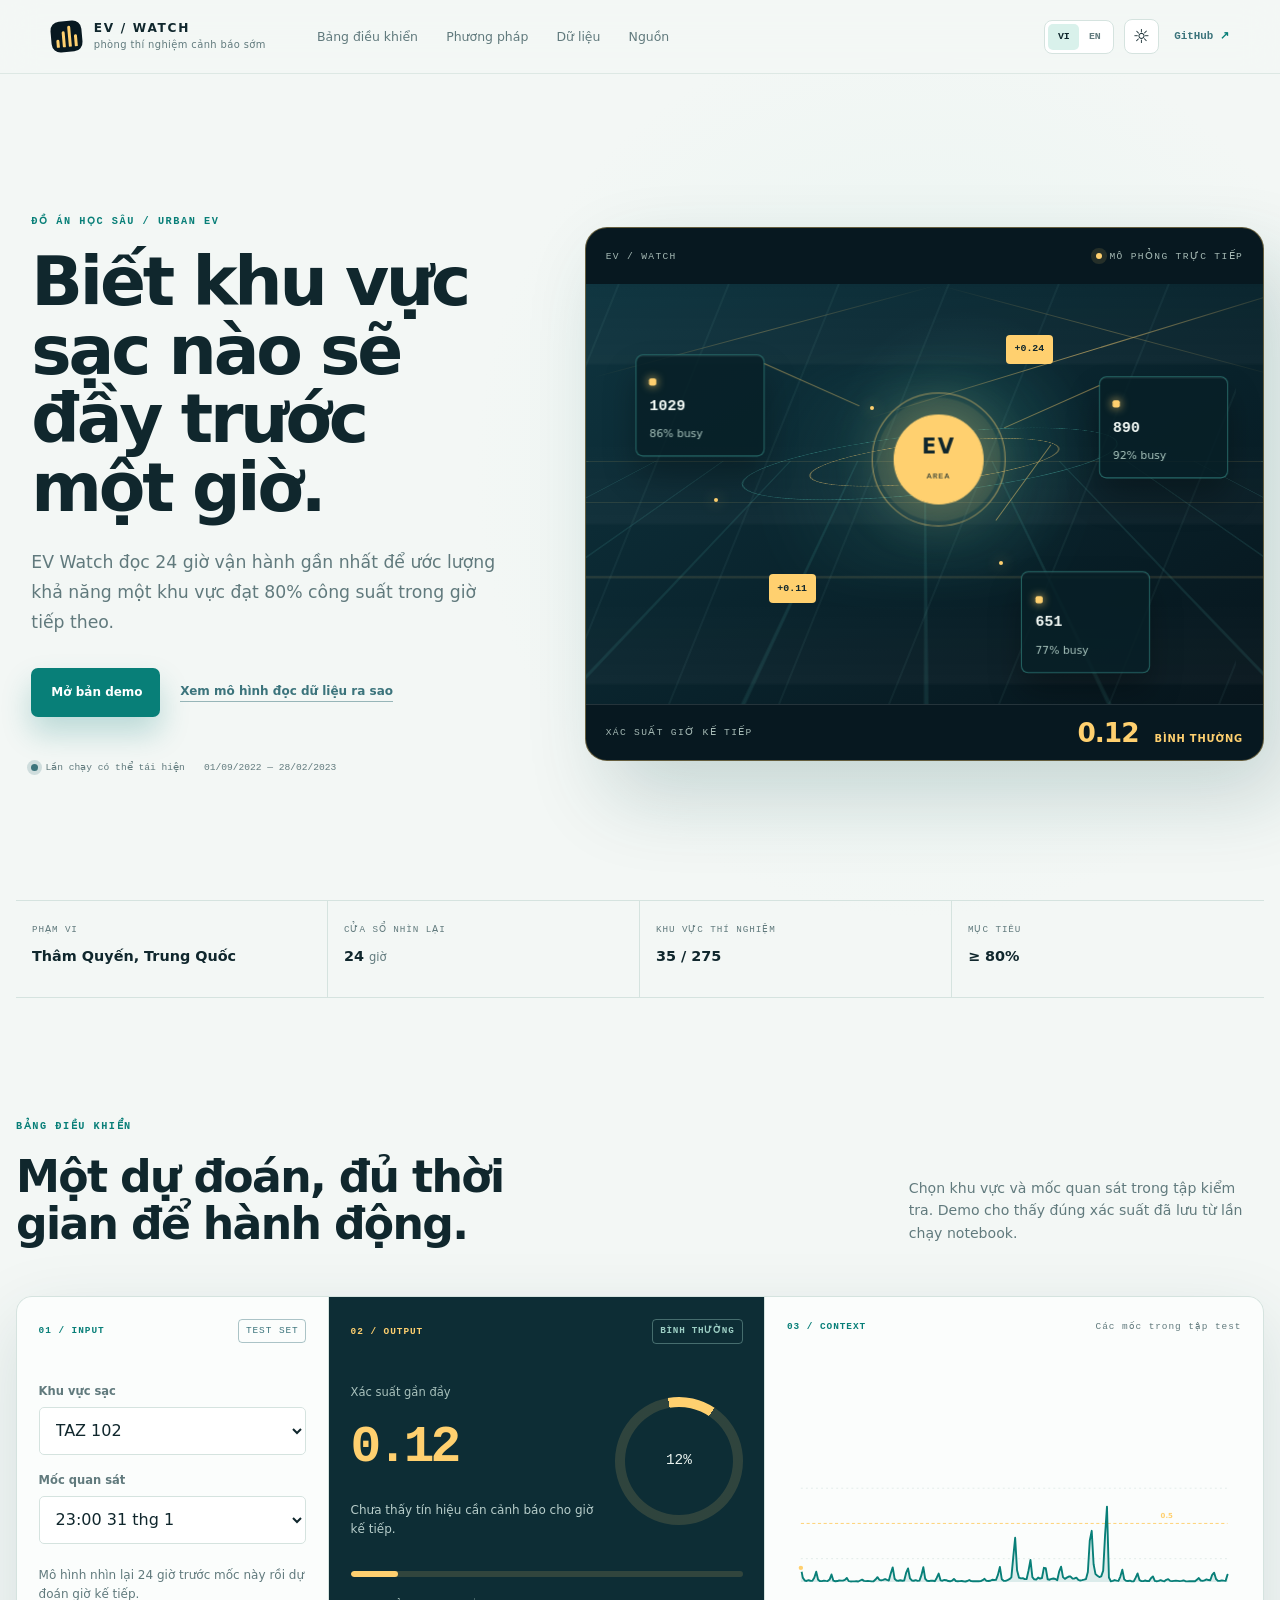
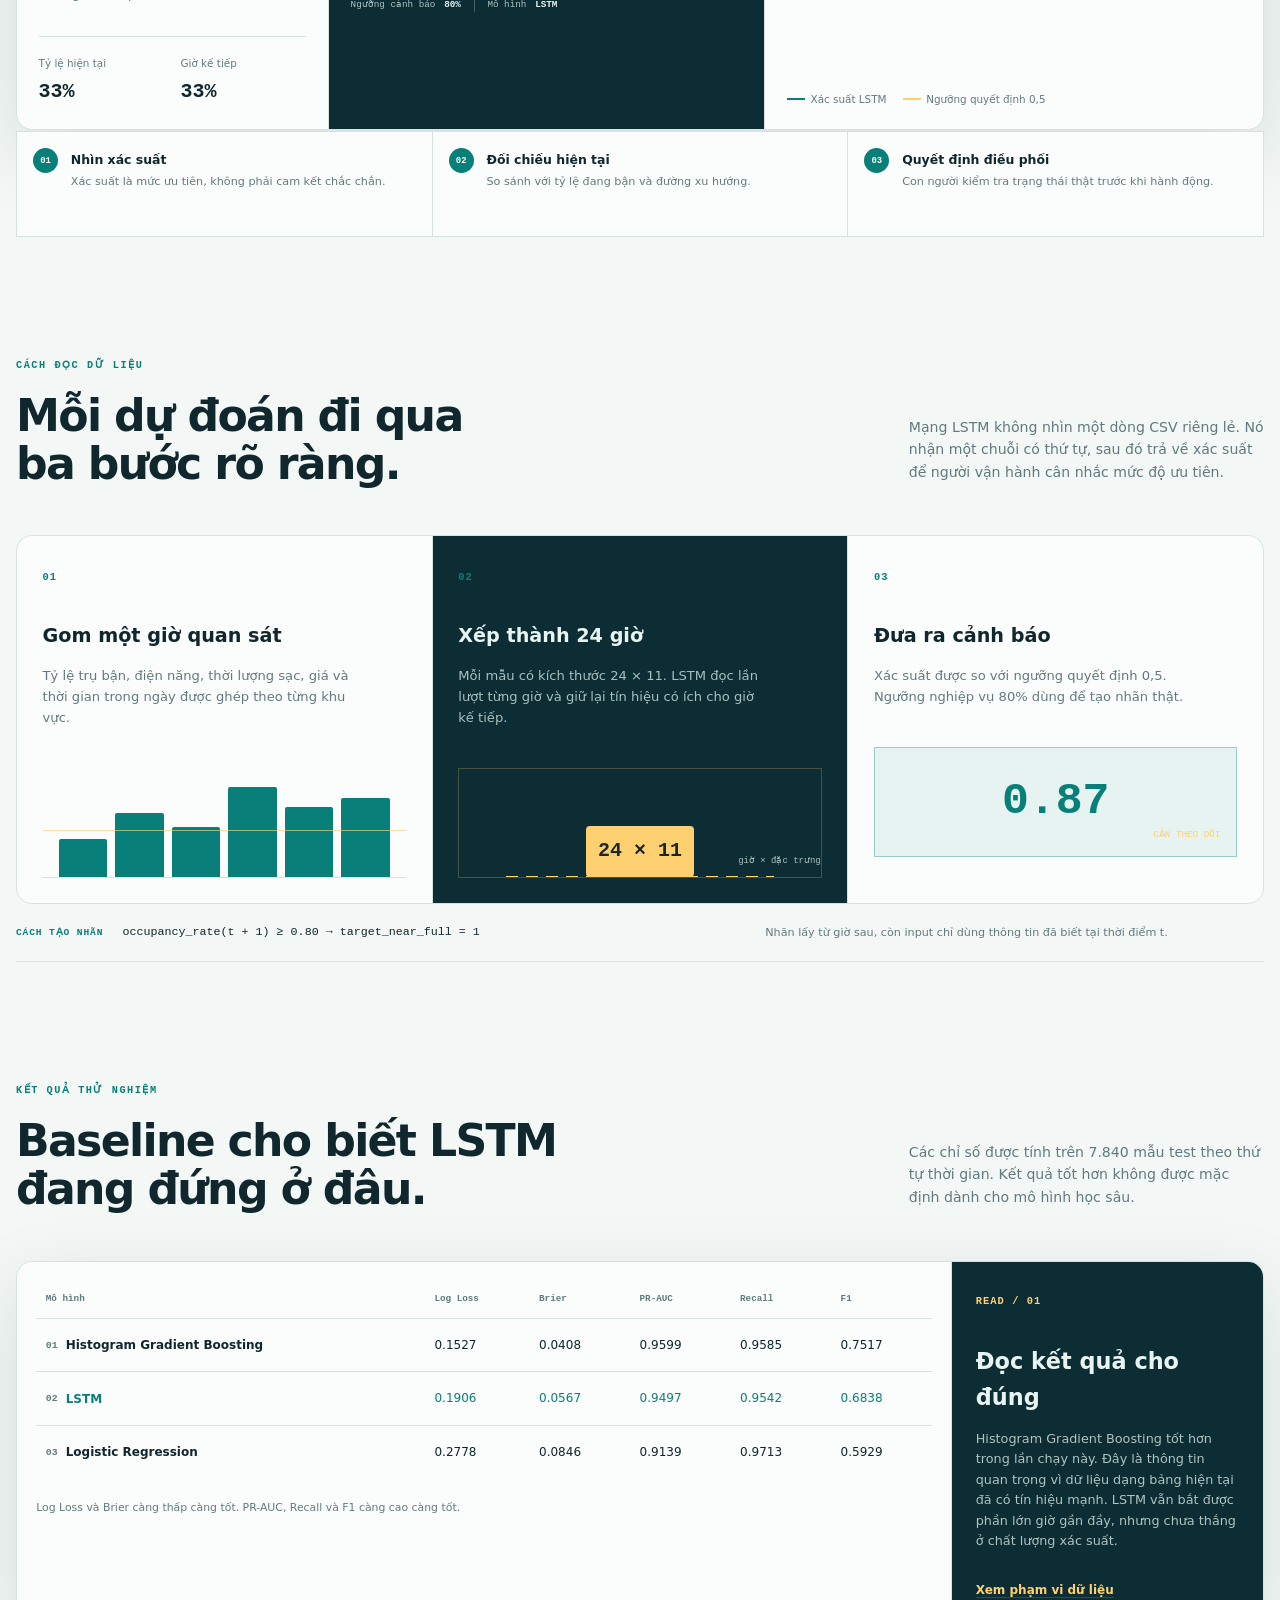
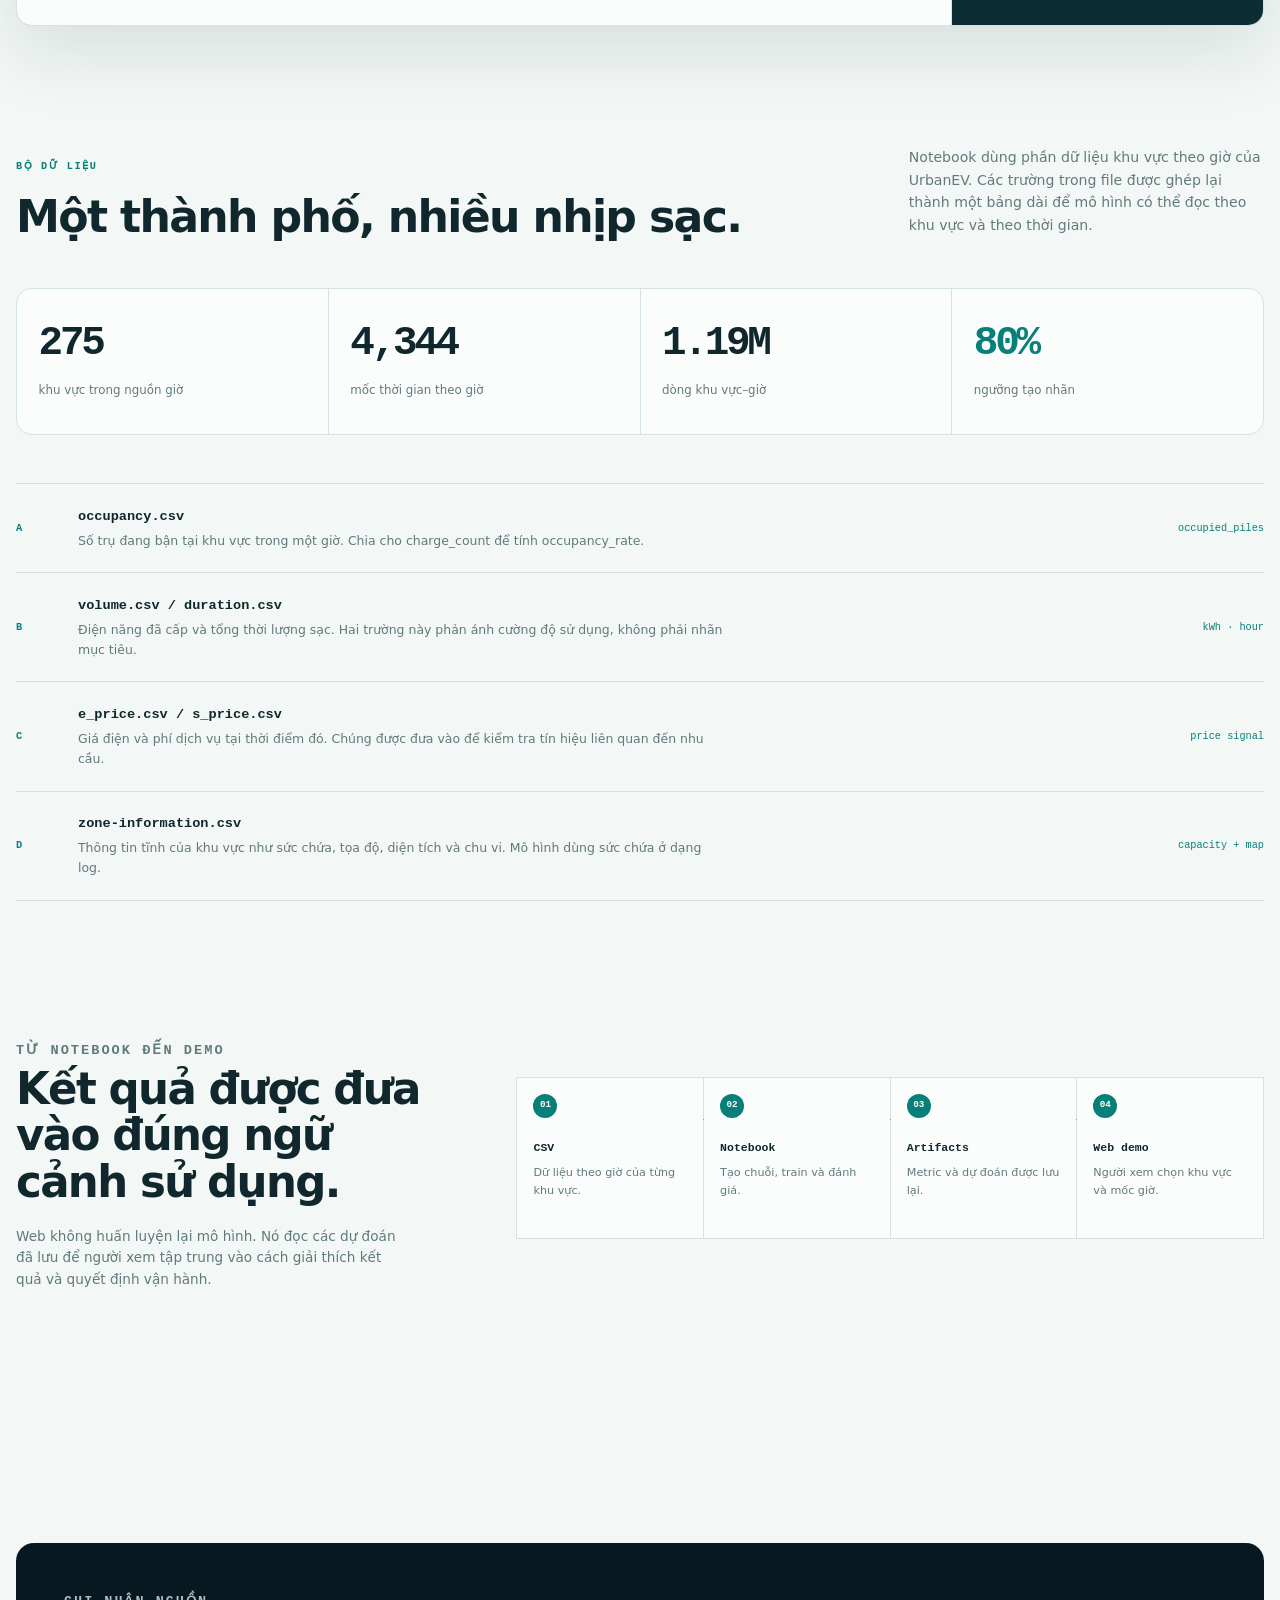
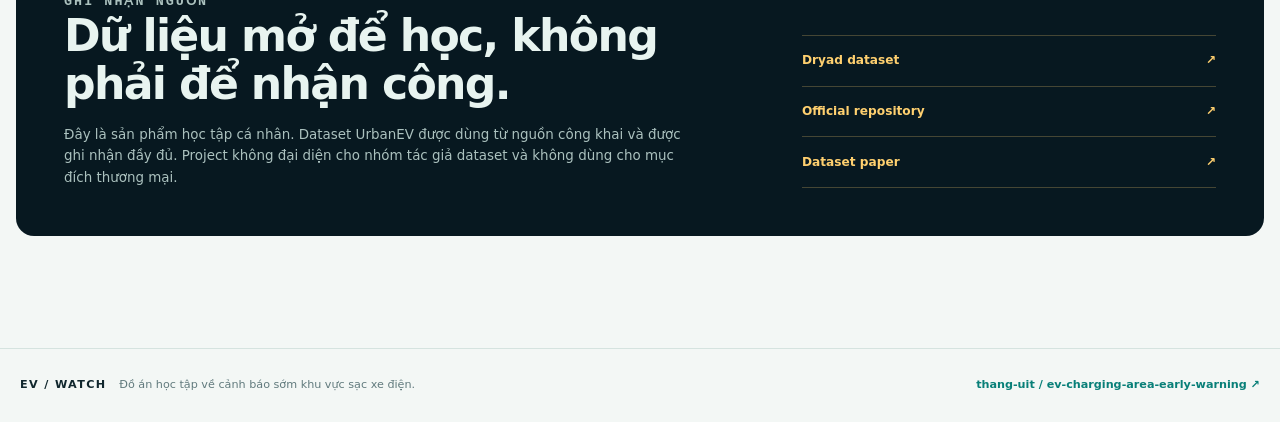
==== web/index.html @ c873fdee "Refine EV Watch interface and reorganize README" ====
<!doctype html>
<html lang="vi" data-theme="light">
  <head>
    <meta charset="UTF-8" />
    <meta name="viewport" content="width=device-width, initial-scale=1" />
    <meta name="theme-color" content="#f2f0ea" />
    <meta name="description" content="Demo cảnh báo sớm khu vực sạc xe điện gần đầy bằng mạng LSTM." />
    <title>EV Watch / Cảnh báo sớm khu vực sạc</title>
    <link rel="icon" href="./favicon.svg" type="image/svg+xml" />
    <link rel="stylesheet" href="./assets/css/style.css" />
    <script>
      try {
        const savedTheme = localStorage.getItem('ev-warning-theme');
        if (savedTheme === 'dark' || savedTheme === 'light') document.documentElement.dataset.theme = savedTheme;
      } catch (_) {}
    </script>
  </head>
  <body>
    <a class="skip-link" href="#main" data-i18n="a11y.skip">Bỏ qua tới nội dung chính</a>
    <header class="site-header">
      <a class="brand" href="#top" aria-label="EV Watch"><span class="brand-mark" aria-hidden="true"><i></i><i></i><i></i><i></i></span><span class="brand-copy"><strong>EV / WATCH</strong><small data-i18n="brand.subtitle">phòng thí nghiệm cảnh báo sớm</small></span></a>
      <nav class="main-nav" aria-label="Điều hướng chính" data-i18n-aria="nav.aria"><a href="#dashboard" data-nav="dashboard" data-i18n="nav.dashboard">Bảng điều khiển</a><a href="#method" data-nav="method" data-i18n="nav.method">Phương pháp</a><a href="#dataset" data-nav="dataset" data-i18n="nav.dataset">Dữ liệu</a><a href="#references" data-nav="references" data-i18n="nav.references">Nguồn</a></nav>
      <div class="header-actions"><div class="language-switch" role="group" aria-label="Ngôn ngữ" data-i18n-aria="language.aria"><button type="button" class="language-button is-active" data-language="vi">VI</button><button type="button" class="language-button" data-language="en">EN</button></div><button class="theme-toggle" id="themeToggle" type="button" aria-label="Đổi giao diện sáng tối" data-i18n-aria="theme.aria" title="Đổi giao diện"><span class="theme-icon theme-sun" aria-hidden="true">☼</span><span class="theme-icon theme-moon" aria-hidden="true">◐</span></button><a class="github-link" href="https://github.com/thang-uit/ev-charging-area-early-warning" target="_blank" rel="noreferrer">GitHub <span aria-hidden="true">↗</span></a></div>
      <button class="menu-button" id="menuToggle" type="button" aria-expanded="false" aria-controls="mobileNav" aria-label="Mở menu" data-i18n-aria="menu.aria">☰</button>
    </header>
    <div class="mobile-nav" id="mobileNav" hidden aria-label="Điều hướng di động" data-i18n-aria="mobileNav.aria"><a href="#dashboard" data-i18n="nav.dashboard">Bảng điều khiển</a><a href="#method" data-i18n="nav.method">Phương pháp</a><a href="#dataset" data-i18n="nav.dataset">Dữ liệu</a><a href="#references" data-i18n="nav.references">Nguồn</a></div>

    <main id="main">
      <section class="hero section-shell" id="top">
        <div class="hero-copy reveal"><p class="eyebrow" data-i18n="hero.eyebrow">ĐỒ ÁN HỌC SÂU / URBAN EV</p><h1 data-i18n="hero.title">Biết khu vực sạc nào sẽ đầy trước một giờ.</h1><p class="hero-lead" data-i18n="hero.lead">EV Watch đọc 24 giờ vận hành gần nhất để ước lượng khả năng một khu vực đạt 80% công suất trong giờ tiếp theo.</p><div class="hero-actions"><a class="primary-button" href="#dashboard" data-i18n="hero.cta">Mở bản demo <span>↗</span></a><a class="text-link" href="#method" data-i18n="hero.secondary">Xem mô hình đọc dữ liệu ra sao</a></div><div class="hero-meta"><span><i class="status-dot"></i><span data-i18n="hero.status">Lần chạy có thể tái hiện</span></span><span>01/09/2022 — 28/02/2023</span></div></div>
        <div class="hero-visual reveal delay-1" id="heroVisual" aria-label="Mô phỏng khu vực sạc" data-i18n-aria="hero.visualAria"><div class="visual-topline"><span>EV / WATCH</span><span class="live-indicator"><i></i><span data-i18n="hero.live">MÔ PHỎNG TRỰC TIẾP</span></span></div><div class="scene-stage"><div class="scene-haze"></div><div class="scene-scan"></div><div class="scene-particle particle-a"></div><div class="scene-particle particle-b"></div><div class="scene-particle particle-c"></div><div class="scene-orbit orbit-one"></div><div class="scene-orbit orbit-two"></div><div class="scene-grid"></div><div class="scene-axis axis-x"></div><div class="scene-axis axis-y"></div><div class="scene-hub"><span class="hub-pulse"></span><b>EV</b><small>AREA</small></div><div class="station station-a"><span class="station-light"></span><b>1029</b><small>86% busy</small></div><div class="station station-b"><span class="station-light"></span><b>890</b><small>92% busy</small></div><div class="station station-c"><span class="station-light"></span><b>651</b><small>77% busy</small></div><div class="signal signal-a">+0.24</div><div class="signal signal-b">+0.11</div></div><div class="visual-bottomline"><span data-i18n="hero.output">XÁC SUẤT GIỜ KẾ TIẾP</span><strong id="heroProbability">0.87 <em data-i18n="hero.risk">CẦN THEO DÕI</em></strong></div></div>
      </section>
      <section class="signal-strip section-shell reveal" aria-label="Tóm tắt dữ liệu" data-i18n-aria="strip.aria"><div><span class="strip-label" data-i18n="strip.location">PHẠM VI</span><strong>Thâm Quyến, Trung Quốc</strong></div><div><span class="strip-label" data-i18n="strip.window">CỬA SỔ NHÌN LẠI</span><strong>24 <small data-i18n="strip.hours">giờ</small></strong></div><div><span class="strip-label" data-i18n="strip.zones">KHU VỰC THÍ NGHIỆM</span><strong>35 / 275</strong></div><div><span class="strip-label" data-i18n="strip.target">MỤC TIÊU</span><strong>≥ 80%</strong></div></section>

      <section class="section-shell dashboard-section" id="dashboard"><div class="section-heading reveal"><div><p class="eyebrow" data-i18n="dashboard.eyebrow">BẢNG ĐIỀU KHIỂN</p><h2 data-i18n="dashboard.title">Một dự đoán, đủ thời gian để hành động.</h2></div><p data-i18n="dashboard.description">Chọn khu vực và mốc quan sát trong tập kiểm tra. Demo cho thấy đúng xác suất đã lưu từ lần chạy notebook.</p></div><div class="dashboard-grid"><section class="control-panel panel reveal"><div class="panel-top"><span class="panel-kicker">01 / INPUT</span><span class="data-badge">TEST SET</span></div><label for="zoneSelect" data-i18n="dashboard.zoneLabel">Khu vực sạc</label><select id="zoneSelect"></select><label for="timeSelect" data-i18n="dashboard.timeLabel">Mốc quan sát</label><select id="timeSelect"></select><p class="input-note" data-i18n="dashboard.inputNote">Mô hình nhìn lại 24 giờ trước mốc này rồi dự đoán giờ kế tiếp.</p><div class="mini-stats"><div><span data-i18n="dashboard.current">Tỷ lệ hiện tại</span><strong id="currentRate">--</strong></div><div><span data-i18n="dashboard.next">Giờ kế tiếp</span><strong id="targetRate">--</strong></div></div></section><section class="prediction-panel panel reveal delay-1"><div class="panel-top"><span class="panel-kicker">02 / OUTPUT</span><span id="riskLabel" class="risk-label">--</span></div><div class="prediction-row"><div><span class="prediction-label" data-i18n="dashboard.probability">Xác suất gần đầy</span><strong id="probability">--</strong><p id="predictionMessage" class="prediction-message">--</p></div><div class="probability-ring" id="probabilityRing"><span id="probabilityRingText">--</span></div></div><div class="meter"><span id="probabilityMeter"></span></div><div class="prediction-footer"><span data-i18n="dashboard.threshold">Ngưỡng cảnh báo</span><b>80%</b><span class="separator"></span><span data-i18n="dashboard.model">Mô hình</span><b>LSTM</b></div></section><section class="trend-panel panel reveal delay-2"><div class="panel-top"><span class="panel-kicker">03 / CONTEXT</span><span data-i18n="dashboard.trendLabel">Các mốc trong tập test</span></div><div class="trend-chart" id="trendChart" role="img" aria-label="Đường xác suất dự đoán theo thời gian"></div><div class="chart-legend"><span><i class="legend-probability"></i><span data-i18n="dashboard.probabilityLine">Xác suất LSTM</span></span><span><i class="legend-threshold"></i><span data-i18n="dashboard.thresholdLine">Ngưỡng quyết định 0,5</span></span></div></section></div><div class="operator-rail reveal delay-3"><div class="operator-step"><span>01</span><div><strong data-i18n="dashboard.action1.title">Nhìn xác suất</strong><p data-i18n="dashboard.action1.body">Xác suất là mức ưu tiên, không phải cam kết chắc chắn.</p></div></div><div class="operator-step"><span>02</span><div><strong data-i18n="dashboard.action2.title">Đối chiếu hiện tại</strong><p data-i18n="dashboard.action2.body">So sánh với tỷ lệ đang bận và đường xu hướng.</p></div></div><div class="operator-step"><span>03</span><div><strong data-i18n="dashboard.action3.title">Quyết định điều phối</strong><p data-i18n="dashboard.action3.body">Con người kiểm tra trạng thái thật trước khi hành động.</p></div></div></div></section>

      <section class="section-shell method-section" id="method"><div class="section-heading reveal"><div><p class="eyebrow" data-i18n="method.eyebrow">CÁCH ĐỌC DỮ LIỆU</p><h2 data-i18n="method.title">Mỗi dự đoán đi qua ba bước rõ ràng.</h2></div><p data-i18n="method.description">Mạng LSTM không nhìn một dòng CSV riêng lẻ. Nó nhận một chuỗi có thứ tự, sau đó trả về xác suất để người vận hành cân nhắc mức độ ưu tiên.</p></div><div class="method-flow"><article class="flow-card reveal"><span class="flow-number">01</span><h3 data-i18n="method.step1.title">Gom một giờ quan sát</h3><p data-i18n="method.step1.body">Tỷ lệ trụ bận, điện năng, thời lượng sạc, giá và thời gian trong ngày được ghép theo từng khu vực.</p><div class="flow-visual signal-bars"><span style="height:35%"></span><span style="height:58%"></span><span style="height:46%"></span><span style="height:82%"></span><span style="height:64%"></span><span style="height:72%"></span></div></article><article class="flow-card featured reveal delay-1"><span class="flow-number">02</span><h3 data-i18n="method.step2.title">Xếp thành 24 giờ</h3><p data-i18n="method.step2.body">Mỗi mẫu có kích thước 24 × 11. LSTM đọc lần lượt từng giờ và giữ lại tín hiệu có ích cho giờ kế tiếp.</p><div class="flow-visual sequence-visual"><span class="sequence-line"></span><b>24 × 11</b><small data-i18n="method.sequence">giờ × đặc trưng</small></div></article><article class="flow-card reveal delay-2"><span class="flow-number">03</span><h3 data-i18n="method.step3.title">Đưa ra cảnh báo</h3><p data-i18n="method.step3.body">Xác suất được so với ngưỡng quyết định 0,5. Ngưỡng nghiệp vụ 80% dùng để tạo nhãn thật.</p><div class="flow-visual alert-visual"><span>0.87</span><small data-i18n="method.watch">CẦN THEO DÕI</small></div></article></div><div class="formula-row reveal"><span class="formula-label" data-i18n="method.formulaLabel">CÁCH TẠO NHÃN</span><code>occupancy_rate(t + 1) ≥ 0.80 → target_near_full = 1</code><span class="formula-note" data-i18n="method.formulaNote">Nhãn lấy từ giờ sau, còn input chỉ dùng thông tin đã biết tại thời điểm t.</span></div></section>

      <section class="section-shell results-section" id="results"><div class="section-heading reveal"><div><p class="eyebrow" data-i18n="results.eyebrow">KẾT QUẢ THỬ NGHIỆM</p><h2 data-i18n="results.title">Baseline cho biết LSTM đang đứng ở đâu.</h2></div><p data-i18n="results.description">Các chỉ số được tính trên 7.840 mẫu test theo thứ tự thời gian. Kết quả tốt hơn không được mặc định dành cho mô hình học sâu.</p></div><div class="results-layout"><div class="metrics-table-wrap panel reveal"><table><thead><tr><th data-i18n="results.model">Mô hình</th><th>Log Loss</th><th>Brier</th><th>PR-AUC</th><th>Recall</th><th>F1</th></tr></thead><tbody id="metricsBody"></tbody></table><p class="table-footnote" data-i18n="results.tableNote">Log Loss và Brier càng thấp càng tốt. PR-AUC, Recall và F1 càng cao càng tốt.</p></div><div class="result-reading reveal delay-1"><span class="reading-index">READ / 01</span><h3 data-i18n="results.noteTitle">Đọc kết quả cho đúng</h3><p data-i18n="results.noteBody">Histogram Gradient Boosting tốt hơn trong lần chạy này. Đây là thông tin quan trọng vì dữ liệu dạng bảng hiện tại đã có tín hiệu mạnh. LSTM vẫn bắt được phần lớn giờ gần đầy, nhưng chưa thắng ở chất lượng xác suất.</p><a href="#dataset" class="text-link" data-i18n="results.noteLink">Xem phạm vi dữ liệu</a></div></div></section>

      <section class="section-shell dataset-section" id="dataset"><div class="section-heading reveal"><div><p class="eyebrow" data-i18n="dataset.eyebrow">BỘ DỮ LIỆU</p><h2 data-i18n="dataset.title">Một thành phố, nhiều nhịp sạc.</h2></div><p data-i18n="dataset.description">Notebook dùng phần dữ liệu khu vực theo giờ của UrbanEV. Các trường trong file được ghép lại thành một bảng dài để mô hình có thể đọc theo khu vực và theo thời gian.</p></div><div class="dataset-grid"><div class="dataset-stat reveal"><strong>275</strong><span data-i18n="dataset.stat1">khu vực trong nguồn giờ</span></div><div class="dataset-stat reveal delay-1"><strong>4,344</strong><span data-i18n="dataset.stat2">mốc thời gian theo giờ</span></div><div class="dataset-stat reveal delay-2"><strong>1.19M</strong><span data-i18n="dataset.stat3">dòng khu vực–giờ</span></div><div class="dataset-stat accent reveal delay-3"><strong>80%</strong><span data-i18n="dataset.stat4">ngưỡng tạo nhãn</span></div></div><div class="field-list"><div class="field-item reveal"><span class="field-index">A</span><div><h3>occupancy.csv</h3><p data-i18n="dataset.field1">Số trụ đang bận tại khu vực trong một giờ. Chia cho charge_count để tính occupancy_rate.</p></div><code>occupied_piles</code></div><div class="field-item reveal delay-1"><span class="field-index">B</span><div><h3>volume.csv / duration.csv</h3><p data-i18n="dataset.field2">Điện năng đã cấp và tổng thời lượng sạc. Hai trường này phản ánh cường độ sử dụng, không phải nhãn mục tiêu.</p></div><code>kWh · hour</code></div><div class="field-item reveal delay-2"><span class="field-index">C</span><div><h3>e_price.csv / s_price.csv</h3><p data-i18n="dataset.field3">Giá điện và phí dịch vụ tại thời điểm đó. Chúng được đưa vào để kiểm tra tín hiệu liên quan đến nhu cầu.</p></div><code>price signal</code></div><div class="field-item reveal delay-3"><span class="field-index">D</span><div><h3>zone-information.csv</h3><p data-i18n="dataset.field4">Thông tin tĩnh của khu vực như sức chứa, tọa độ, diện tích và chu vi. Mô hình dùng sức chứa ở dạng log.</p></div><code>capacity + map</code></div></div></section>

      <section class="section-shell workflow-section" id="workflow"><div class="workflow-heading reveal"><p class="eyebrow" data-i18n="workflow.eyebrow">TỪ NOTEBOOK ĐẾN DEMO</p><h2 data-i18n="workflow.title">Kết quả được đưa vào đúng ngữ cảnh sử dụng.</h2><p data-i18n="workflow.description">Web không huấn luyện lại mô hình. Nó đọc các dự đoán đã lưu để người xem tập trung vào cách giải thích kết quả và quyết định vận hành.</p></div><div class="workflow-rail"><div class="workflow-step reveal"><span>01</span><strong data-i18n="workflow.step1.title">CSV</strong><p data-i18n="workflow.step1.body">Dữ liệu theo giờ của từng khu vực.</p></div><div class="workflow-step reveal delay-1"><span>02</span><strong data-i18n="workflow.step2.title">Notebook</strong><p data-i18n="workflow.step2.body">Tạo chuỗi, train và đánh giá.</p></div><div class="workflow-step reveal delay-2"><span>03</span><strong data-i18n="workflow.step3.title">Artifacts</strong><p data-i18n="workflow.step3.body">Metric và dự đoán được lưu lại.</p></div><div class="workflow-step reveal delay-3"><span>04</span><strong data-i18n="workflow.step4.title">Web demo</strong><p data-i18n="workflow.step4.body">Người xem chọn khu vực và mốc giờ.</p></div></div></section>

      <section class="section-shell references-section" id="references"><div class="reference-panel reveal"><div><p class="eyebrow" data-i18n="references.eyebrow">GHI NHẬN NGUỒN</p><h2 data-i18n="references.title">Dữ liệu mở để học, không phải để nhận công.</h2><p data-i18n="references.body">Đây là sản phẩm học tập cá nhân. Dataset UrbanEV được dùng từ nguồn công khai và được ghi nhận đầy đủ. Project không đại diện cho nhóm tác giả dataset và không dùng cho mục đích thương mại.</p></div><div class="reference-links"><a href="https://doi.org/10.5061/dryad.np5hqc04z" target="_blank" rel="noreferrer">Dryad dataset <span>↗</span></a><a href="https://github.com/IntelligentSystemsLab/UrbanEV" target="_blank" rel="noreferrer">Official repository <span>↗</span></a><a href="https://doi.org/10.1038/s41597-025-04874-4" target="_blank" rel="noreferrer">Dataset paper <span>↗</span></a></div></div></section>
    </main>
    <footer class="site-footer"><div><strong>EV / WATCH</strong><span data-i18n="footer.text">Đồ án học tập về cảnh báo sớm khu vực sạc xe điện.</span></div><a href="https://github.com/thang-uit/ev-charging-area-early-warning" target="_blank" rel="noreferrer">thang-uit / ev-charging-area-early-warning ↗</a></footer>
    <script type="module" src="./src/app.js"></script>
  </body>
</html>
---- web/assets/css/style.css ----
:root {
  --bg: #f3f7f5;
  --surface: #fbfdfc;
  --surface-strong: #ffffff;
  --ink: #10272d;
  --muted: #617a7d;
  --line: #d5e3df;
  --accent: #087f78;
  --accent-bright: #ffd06f;
  --accent-soft: #d9f1eb;
  --calm: #3c747c;
  --night: #071820;
  --night-2: #0d2d35;
  --shadow: 0 24px 72px rgba(16, 65, 68, .13);
  /* Segoe UI and Arial both include Vietnamese diacritics on supported platforms. */
  --font-sans: system-ui, -apple-system, BlinkMacSystemFont, "Segoe UI", Arial, sans-serif;
  --font-mono: "SFMono-Regular", Consolas, "Liberation Mono", monospace;
  --ease: cubic-bezier(.22, .75, .24, 1);
}

html[data-theme="dark"] {
  --bg: #071217;
  --surface: #0d2027;
  --surface-strong: #102831;
  --ink: #edf8f5;
  --muted: #a4bbb8;
  --line: #234149;
  --accent: #55cfc1;
  --accent-bright: #ffd06f;
  --accent-soft: #173e40;
  --calm: #8dd5cf;
  --night: #050f15;
  --night-2: #0b2931;
  --shadow: 0 32px 100px rgba(0, 0, 0, .42);
}

* { box-sizing: border-box; }
html { scroll-behavior: smooth; }
body { margin: 0; background: radial-gradient(circle at 72% 9%, color-mix(in srgb, var(--accent-soft) 42%, transparent), transparent 28rem), var(--bg); color: var(--ink); font-family: var(--font-sans); line-height: 1.6; text-rendering: optimizeLegibility; }
a { color: inherit; text-decoration: none; }
button, select { font: inherit; }
button { cursor: pointer; }
.skip-link { position: fixed; top: -4rem; left: 1rem; z-index: 100; padding: .7rem 1rem; color: #fff; background: var(--night); border-radius: 6px; transition: top .35s var(--ease); }
.skip-link:focus { top: 1rem; }

.site-header { position: sticky; top: 0; z-index: 20; display: flex; align-items: center; gap: clamp(1.5rem, 4vw, 4rem); min-height: 74px; padding: 0 clamp(1rem, 4vw, 4.5rem); background: color-mix(in srgb, var(--bg) 88%, transparent); border-bottom: 1px solid color-mix(in srgb, var(--line) 76%, transparent); backdrop-filter: blur(18px); }
.brand { display: inline-flex; align-items: center; gap: .72rem; min-width: 190px; }
.brand-mark { display: inline-flex; align-items: end; gap: 3px; width: 31px; height: 31px; padding: 5px; overflow: hidden; background: var(--night); border-radius: 9px; transform: rotate(-5deg); }
.brand-mark i { display: block; width: 4px; background: var(--accent-bright); border-radius: 3px 3px 1px 1px; animation: bars 2.8s var(--ease) infinite alternate; }
.brand-mark i:nth-child(1) { height: 8px; }
.brand-mark i:nth-child(2) { height: 16px; animation-delay: -.6s; }
.brand-mark i:nth-child(3) { height: 21px; animation-delay: -.2s; }
.brand-mark i:nth-child(4) { height: 12px; animation-delay: -.9s; }
.brand-copy strong, .brand-copy small { display: block; line-height: 1.05; }
.brand-copy strong { font-size: .76rem; letter-spacing: .14em; }
.brand-copy small { margin-top: .35rem; color: var(--muted); font-size: .62rem; letter-spacing: .04em; }
.main-nav { display: flex; gap: clamp(1rem, 2.2vw, 2.3rem); margin-right: auto; color: var(--muted); font-size: .78rem; }
.main-nav a { position: relative; padding: 1.65rem 0; transition: color .35s var(--ease); }
.main-nav a::after { position: absolute; right: 0; bottom: 0; left: 0; height: 2px; background: var(--accent); content: ""; transform: scaleX(0); transform-origin: right; transition: transform .45s var(--ease); }
.main-nav a:hover, .main-nav a:focus-visible, .main-nav a.is-current { color: var(--ink); }
.main-nav a:hover::after, .main-nav a:focus-visible::after, .main-nav a.is-current::after { transform: scaleX(1); transform-origin: left; }
.header-actions { display: flex; align-items: center; gap: .6rem; }
.language-switch { display: inline-flex; padding: 3px; background: var(--surface-strong); border: 1px solid var(--line); border-radius: 8px; }
.language-button { width: 31px; height: 26px; padding: 0; color: var(--muted); background: transparent; border: 0; border-radius: 5px; font-family: var(--font-mono); font-size: .62rem; font-weight: 800; }
.language-button.is-active { color: var(--ink); background: var(--accent-soft); }
.theme-toggle, .menu-button { display: grid; place-items: center; width: 35px; height: 35px; color: var(--ink); background: var(--surface-strong); border: 1px solid var(--line); border-radius: 8px; transition: transform .4s var(--ease), border-color .4s var(--ease), background .4s var(--ease); }
.theme-toggle:hover, .menu-button:hover { border-color: var(--accent); transform: translateY(-2px) rotate(-3deg); }
.theme-icon { font-size: 1.2rem; line-height: 1; }
.theme-moon { display: none; }
html[data-theme="dark"] .theme-sun { display: none; }
html[data-theme="dark"] .theme-moon { display: inline; }
.github-link { margin-left: .35rem; color: var(--calm); font-family: var(--font-mono); font-size: .68rem; font-weight: 800; }
.github-link span { color: var(--accent); }
.menu-button { display: none; }
.mobile-nav[hidden] { display: none; }

.section-shell { width: min(1320px, calc(100% - 2rem)); margin: 0 auto; }
.hero { display: grid; grid-template-columns: minmax(0, .84fr) minmax(500px, 1.16fr); align-items: center; gap: clamp(3rem, 6vw, 6.5rem); min-height: calc(100svh - 74px); padding: 4.7rem 0 3.8rem; }
.hero-copy { position: relative; max-width: 620px; padding-left: clamp(0rem, 1.2vw, 1rem); }
.hero-copy::before { position: absolute; top: .25rem; bottom: .1rem; left: -1.2rem; width: 2px; background: linear-gradient(var(--accent), transparent 82%); content: ""; opacity: .45; }
.eyebrow { margin: 0 0 1.15rem; color: var(--accent); font-family: var(--font-mono); font-size: .64rem; font-weight: 900; letter-spacing: .15em; }
.hero h1 { max-width: 580px; margin: 0; font-size: clamp(3rem, 5.3vw, 5.65rem); font-weight: 780; line-height: 1.01; letter-spacing: -.047em; text-wrap: balance; }
.hero-lead { max-width: 505px; margin: 1.65rem 0 0; color: var(--muted); font-size: clamp(.96rem, 1.35vw, 1.08rem); line-height: 1.72; }
.hero-actions { display: flex; align-items: center; gap: 1.25rem; margin-top: 1.9rem; }
.primary-button { display: inline-flex; align-items: center; gap: .75rem; padding: .92rem 1.1rem .92rem 1.25rem; color: #fff; background: var(--accent); border-radius: 7px; box-shadow: 0 16px 30px color-mix(in srgb, var(--accent) 24%, transparent); font-size: .75rem; font-weight: 800; transition: transform .45s var(--ease), box-shadow .45s var(--ease), background .45s var(--ease); }
.primary-button span { display: grid; place-items: center; width: 25px; height: 25px; color: var(--ink); background: #fff5ef; border-radius: 50%; transition: transform .45s var(--ease); }
.primary-button:hover, .primary-button:focus-visible { background: #08736f; box-shadow: 0 20px 40px color-mix(in srgb, var(--accent) 30%, transparent); transform: translateY(-3px); }
.primary-button:hover span, .primary-button:focus-visible span { transform: translate(2px, -2px) rotate(7deg); }
.text-link { color: var(--calm); border-bottom: 1px solid color-mix(in srgb, var(--calm) 50%, transparent); font-size: .75rem; font-weight: 800; transition: color .35s var(--ease), border-color .35s var(--ease); }
.text-link:hover, .text-link:focus-visible { color: var(--accent); border-color: var(--accent); }
.hero-meta { display: flex; flex-wrap: wrap; gap: 1.2rem; margin-top: 2.7rem; color: var(--muted); font-family: var(--font-mono); font-size: .6rem; }
.hero-meta > span { display: inline-flex; align-items: center; gap: .45rem; }
.status-dot { width: 7px; height: 7px; background: var(--calm); border-radius: 50%; box-shadow: 0 0 0 4px color-mix(in srgb, var(--calm) 20%, transparent); }

.hero-visual { overflow: hidden; color: #eaf3ef; background: var(--night); border: 1px solid color-mix(in srgb, var(--accent-bright) 38%, transparent); border-radius: 22px; box-shadow: 22px 35px 80px rgba(16, 74, 77, .19); transform: perspective(1400px) rotateY(-3deg) rotateX(1.5deg) translateZ(0); transition: transform .85s var(--ease), box-shadow .85s var(--ease); transform-style: preserve-3d; }
.hero-visual:hover { box-shadow: 30px 45px 110px rgba(20, 30, 32, .28); }
.visual-topline, .visual-bottomline { display: flex; align-items: center; justify-content: space-between; min-height: 56px; padding: 0 1.25rem; color: #a5b9b4; font-family: var(--font-mono); font-size: .6rem; letter-spacing: .14em; }
.visual-bottomline { border-top: 1px solid rgba(255,255,255,.12); }
.live-indicator { display: inline-flex; align-items: center; gap: .45rem; }
.live-indicator i { width: 6px; height: 6px; background: var(--accent-bright); border-radius: 50%; box-shadow: 0 0 0 5px rgba(255,208,111,.12); animation: live-pulse 2s var(--ease) infinite; }
.visual-bottomline strong { color: var(--accent-bright); font-family: var(--font-sans); font-size: 1.65rem; letter-spacing: -.04em; }
.visual-bottomline em { margin-left: .5rem; color: var(--accent-bright); font-size: .62rem; font-style: normal; letter-spacing: .08em; }
.scene-stage { position: relative; height: 420px; overflow: hidden; isolation: isolate; background: radial-gradient(circle at 56% 38%, rgba(84,207,193,.14), transparent 29%), linear-gradient(150deg, #0f3540 0%, #09222b 58%, #07151c 100%); perspective: 1000px; }
.scene-stage::before { position: absolute; inset: 0; z-index: 1; background: repeating-linear-gradient(112deg, transparent 0 54px, rgba(141,213,207,.06) 55px 56px, transparent 57px 102px); content: ""; transform: translate3d(-4%, 0, 0); animation: data-flow 13s var(--ease) infinite; pointer-events: none; }
.scene-stage::after { position: absolute; top: 16%; left: 40%; width: 68%; height: 1px; background: linear-gradient(90deg, transparent, rgba(255,208,111,.85), transparent); content: ""; opacity: .65; transform: rotate(-17deg); animation: beam 5s var(--ease) infinite; pointer-events: none; }
.scene-haze { position: absolute; inset: 20% 16% 28%; background: radial-gradient(circle, rgba(84,207,193,.2), transparent 66%); filter: blur(18px); opacity: .7; }
.scene-scan { position: absolute; inset: 0; z-index: 2; background: linear-gradient(180deg, transparent 0%, rgba(255,255,255,.06) 49%, transparent 51%); background-size: 100% 160px; mix-blend-mode: screen; opacity: .45; animation: scan 8s var(--ease) infinite; pointer-events: none; }
.scene-grid { position: absolute; inset: 42% -12% -22%; background-image: linear-gradient(rgba(255,208,111,.14) 1px, transparent 1px), linear-gradient(90deg, rgba(84,207,193,.14) 1px, transparent 1px); background-size: 42px 42px; transform: perspective(350px) rotateX(60deg) scale(1.6); transform-origin: center top; opacity: .75; }
.scene-orbit { position: absolute; top: 42%; left: 52%; width: 260px; height: 94px; border: 1px solid rgba(255,208,111,.55); border-radius: 50%; transform: translate(-50%, -50%) rotateX(64deg) rotateZ(-17deg); animation: orbit 12s var(--ease) infinite; }
.orbit-two { width: 390px; height: 140px; border-color: rgba(84,207,193,.38); animation-duration: 18s; animation-direction: reverse; }
.scene-axis { position: absolute; top: 43%; left: 52%; width: 1px; height: 360px; background: linear-gradient(transparent, rgba(255,208,111,.42), transparent); transform-origin: top center; opacity: .65; }
.axis-x { transform: translate(-50%, -50%) rotate(75deg); }
.axis-y { transform: translate(-50%, -50%) rotate(-75deg); }
.scene-hub { position: absolute; top: 42%; left: 52%; z-index: 3; display: grid; place-items: center; width: 86px; height: 86px; border: 1px solid var(--accent-bright); border-radius: 50%; color: #10272d; background: var(--accent-bright); box-shadow: 0 0 0 16px rgba(255,208,111,.09), 0 0 55px rgba(255,208,111,.34); transform: translate(-50%, -50%) translateZ(45px); }
.scene-hub b { font-size: 1.25rem; letter-spacing: .06em; }
.scene-hub small { margin-top: -1.5rem; font-family: var(--font-mono); font-size: .48rem; letter-spacing: .13em; }
.hub-pulse { position: absolute; inset: -22px; border: 1px solid rgba(255,208,111,.55); border-radius: 50%; animation: pulse 2.8s var(--ease) infinite; }
.station { position: absolute; z-index: 4; min-width: 124px; padding: .72rem .8rem .65rem; background: rgba(8,31,39,.84); border: 1px solid rgba(84,207,193,.4); border-radius: 7px; box-shadow: 0 18px 32px rgba(0,0,0,.28), inset 0 1px rgba(255,255,255,.08); transform: translateZ(40px); animation: float 5.5s var(--ease) infinite; }
.station::after { position: absolute; top: 50%; width: 100px; height: 1px; background: rgba(255,208,111,.45); content: ""; }
.station b { display: block; color: #f3faf6; font-family: var(--font-mono); font-size: .9rem; }
.station small { color: #a9c5be; font-size: .65rem; }
.station-light { display: inline-block; width: 7px; height: 7px; margin-right: .4rem; background: #ffd06f; border-radius: 2px; box-shadow: 0 0 9px #ffd06f; }
.station-a { top: 18%; left: 9%; }
.station-a::after { right: -92px; transform: rotate(24deg); transform-origin: right center; }
.station-b { top: 23%; right: 7%; animation-delay: -.9s; }
.station-b::after { left: -92px; transform: rotate(-24deg); transform-origin: left center; }
.station-c { right: 18%; bottom: 9%; animation-delay: -1.8s; }
.station-c::after { top: -50px; left: -25px; width: 90px; transform: rotate(-54deg); transform-origin: left center; }
.signal { position: absolute; z-index: 5; padding: .42rem .55rem; color: #10272d; background: #ffd06f; border-radius: 4px; font-family: var(--font-mono); font-size: .62rem; font-weight: 900; animation: float 4.5s var(--ease) infinite; }
.signal-a { top: 12%; right: 31%; }
.signal-b { bottom: 24%; left: 27%; animation-delay: -1.3s; }
.scene-particle { position: absolute; z-index: 2; width: 4px; height: 4px; background: var(--accent-bright); border-radius: 50%; box-shadow: 0 0 14px rgba(255,208,111,.8); animation: drift 7s var(--ease) infinite; }
.particle-a { top: 29%; left: 42%; }
.particle-b { top: 66%; left: 61%; animation-delay: -2.2s; }
.particle-c { top: 51%; left: 19%; animation-delay: -4.1s; }

.signal-strip { display: grid; grid-template-columns: repeat(4, 1fr); border-top: 1px solid var(--line); border-bottom: 1px solid var(--line); }
.signal-strip > div { min-height: 96px; padding: 1.35rem 1rem; border-right: 1px solid var(--line); }
.signal-strip > div:last-child { border-right: 0; }
.strip-label { display: block; margin-bottom: .5rem; color: var(--muted); font-family: var(--font-mono); font-size: .58rem; letter-spacing: .1em; }
.signal-strip strong { display: block; font-size: .9rem; }
.signal-strip small { color: var(--muted); font-size: .72rem; font-weight: 500; }

.dashboard-section, .method-section, .results-section, .dataset-section, .workflow-section, .references-section { padding-top: 7.5rem; }
.section-heading { display: grid; grid-template-columns: minmax(0, 1.4fr) minmax(260px, .6fr); align-items: end; gap: 4rem; margin-bottom: 3rem; }
.section-heading h2, .workflow-heading h2, .reference-panel h2 { max-width: 740px; margin: 0; font-size: clamp(2.15rem, 3.45vw, 3.75rem); font-weight: 760; line-height: 1.08; letter-spacing: -.038em; text-wrap: balance; }
.section-heading > p, .workflow-heading > p { max-width: 390px; margin: 0 0 .25rem; color: var(--muted); font-size: .88rem; }
.dashboard-grid { display: grid; grid-template-columns: .75fr 1.05fr 1.2fr; gap: 1px; overflow: hidden; background: var(--line); border: 1px solid var(--line); border-radius: 16px; box-shadow: var(--shadow); }
.panel { min-width: 0; background: var(--surface); }
.control-panel, .prediction-panel, .trend-panel { min-height: 390px; padding: 1.35rem; }
.panel-top { display: flex; align-items: center; justify-content: space-between; gap: 1rem; margin-bottom: 2.4rem; color: var(--muted); font-family: var(--font-mono); font-size: .59rem; letter-spacing: .1em; }
.panel-kicker { color: var(--accent); font-weight: 900; }
.data-badge { padding: .23rem .42rem; color: var(--calm); border: 1px solid color-mix(in srgb, var(--calm) 42%, transparent); border-radius: 4px; }
.control-panel label { display: block; margin: 1rem 0 .42rem; color: var(--muted); font-size: .72rem; font-weight: 800; }
.control-panel select { width: 100%; padding: .78rem .75rem; color: var(--ink); background: var(--surface-strong); border: 1px solid var(--line); border-radius: 5px; outline: none; }
.control-panel select:focus { border-color: var(--accent); box-shadow: 0 0 0 3px color-mix(in srgb, var(--accent) 18%, transparent); }
.input-note { margin: 1.4rem 0 0; color: var(--muted); font-size: .75rem; }
.mini-stats { display: grid; grid-template-columns: 1fr 1fr; gap: 1rem; margin-top: 2rem; padding-top: 1.1rem; border-top: 1px solid var(--line); }
.mini-stats span { display: block; color: var(--muted); font-size: .65rem; }
.mini-stats strong { display: block; margin-top: .25rem; color: var(--ink); font-family: var(--font-mono); font-size: 1.25rem; }
.prediction-panel { color: #e8f4f0; background: var(--night-2); }
.prediction-panel .panel-kicker { color: var(--accent-bright); }
.risk-label { padding: .27rem .46rem; color: #9ccec4; border: 1px solid rgba(156,206,196,.4); border-radius: 4px; font-size: .58rem; font-weight: 900; letter-spacing: .08em; }
.risk-label.is-risk { color: var(--accent-bright); border-color: color-mix(in srgb, var(--accent-bright) 55%, transparent); }
.prediction-row { display: flex; align-items: center; justify-content: space-between; gap: 1.2rem; }
.prediction-label { display: block; color: #a9c2bd; font-size: .72rem; }
.prediction-row > div:first-child > strong { display: block; margin: .35rem 0 .75rem; color: var(--accent-bright); font-family: var(--font-mono); font-size: clamp(2.4rem, 4vw, 4rem); letter-spacing: -.08em; }
.probability-ring { position: relative; display: grid; flex: 0 0 auto; place-items: center; width: 128px; height: 128px; border-radius: 50%; background: conic-gradient(var(--accent-bright) var(--progress, 0deg), rgba(255,208,111,.14) 0); transform: rotate(-10deg); transition: transform .6s var(--ease); }
.probability-ring:hover { transform: rotate(0deg) scale(1.04); }
.probability-ring::after { position: absolute; inset: 10px; border-radius: 50%; background: var(--night-2); content: ""; }
.probability-ring span { position: relative; z-index: 1; color: #eaf3ef; font-family: var(--font-mono); font-size: .9rem; transform: rotate(10deg); }
.prediction-message { max-width: 250px; margin: 0; color: #b7cdca; font-size: .75rem; }
.meter { height: 6px; margin: 2rem 0 1.3rem; overflow: hidden; background: color-mix(in srgb, var(--accent-bright) 15%, transparent); border-radius: 99px; }
.meter span { display: block; width: 0; height: 100%; background: var(--accent-bright); border-radius: inherit; transition: width .8s var(--ease); }
.prediction-footer { display: flex; align-items: center; gap: .55rem; color: #a8c2bd; font-family: var(--font-mono); font-size: .58rem; }
.prediction-footer b { color: #e8f4f0; font-weight: 700; }
.separator { width: 1px; height: 14px; margin: 0 .25rem; background: rgba(168,194,189,.35); }
.trend-panel { display: flex; flex-direction: column; }
.trend-chart { flex: 1; min-height: 220px; }
.trend-chart svg { display: block; width: 100%; height: 100%; overflow: visible; }
.grid-line { stroke: var(--line); stroke-dasharray: 3 5; }
.trend-area { fill: color-mix(in srgb, var(--accent) 13%, transparent); }
.trend-line { fill: none; stroke: var(--accent); stroke-width: 3; stroke-linecap: round; stroke-linejoin: round; }
.trend-point { fill: var(--accent-bright); stroke: var(--surface); stroke-width: 3; }
.threshold-line { stroke: var(--accent-bright); stroke-dasharray: 5 4; stroke-width: 1.5; }
.threshold-text { fill: var(--accent-bright); font-size: 11px; font-weight: 800; }
.chart-legend { display: flex; flex-wrap: wrap; gap: 1rem; margin-top: 1rem; color: var(--muted); font-size: .65rem; }
.chart-legend span { display: inline-flex; align-items: center; gap: .35rem; }
.chart-legend i { display: block; width: 18px; height: 2px; background: var(--accent); }
.chart-legend .legend-threshold { background: var(--accent-bright); }
.operator-rail { display: grid; grid-template-columns: repeat(3, 1fr); gap: 1px; margin-top: 1px; background: var(--line); border: 1px solid var(--line); }
.operator-step { display: flex; gap: .8rem; min-height: 104px; padding: 1rem; background: var(--surface); }
.operator-step > span { display: grid; place-items: center; flex: 0 0 auto; width: 25px; height: 25px; color: #fff; background: var(--accent); border-radius: 50%; font-family: var(--font-mono); font-size: .56rem; font-weight: 900; }
.operator-step strong { display: block; margin: .08rem 0 .3rem; font-size: .78rem; }
.operator-step p { margin: 0; color: var(--muted); font-size: .7rem; line-height: 1.5; }

.method-flow { display: grid; grid-template-columns: repeat(3, 1fr); gap: 1px; overflow: hidden; background: var(--line); border: 1px solid var(--line); border-radius: 16px; }
.flow-card { min-height: 350px; padding: 1.6rem; background: var(--surface); transition: background .45s var(--ease), transform .45s var(--ease); }
.flow-card:hover { background: var(--surface-strong); transform: translateY(-3px); }
.flow-card.featured { color: #e8f4f0; background: var(--night-2); }
.flow-number, .reading-index, .field-index { display: inline-block; margin-bottom: 2.2rem; color: var(--accent); font-family: var(--font-mono); font-size: .65rem; font-weight: 900; letter-spacing: .1em; }
.flow-card h3 { margin: 0 0 .75rem; font-size: 1.2rem; }
.flow-card p { max-width: 310px; color: var(--muted); font-size: .82rem; }
.featured p { color: #a8c0be; }
.flow-visual { position: relative; display: flex; align-items: end; height: 110px; margin-top: 2.5rem; }
.signal-bars { gap: 8px; align-items: end; padding: 0 1rem; border-bottom: 1px solid var(--line); }
.signal-bars::before { position: absolute; right: 0; bottom: 42%; left: 0; height: 1px; background: var(--accent-bright); content: ""; opacity: .65; }
.signal-bars span { flex: 1; background: var(--accent); border-radius: 2px 2px 0 0; animation: signal-grow 3.2s var(--ease) infinite alternate; }
.signal-bars span:nth-child(2) { animation-delay: -.8s; }
.signal-bars span:nth-child(3) { animation-delay: -1.4s; }
.signal-bars span:nth-child(4) { animation-delay: -.2s; }
.signal-bars span:nth-child(5) { animation-delay: -1.8s; }
.sequence-visual { justify-content: center; border: 1px solid color-mix(in srgb, var(--accent-bright) 24%, transparent); }
.sequence-line { position: absolute; right: 13%; left: 13%; height: 1px; background: repeating-linear-gradient(90deg, var(--accent-bright) 0 12px, transparent 12px 20px); animation: dash 2.2s linear infinite; }
.sequence-visual b { position: relative; z-index: 1; padding: .6rem .75rem; color: #19272b; background: var(--accent-bright); border-radius: 4px; font-family: var(--font-mono); font-size: 1.25rem; }
.sequence-visual small { position: absolute; right: 0; bottom: .5rem; color: #a8c0be; font-family: var(--font-mono); font-size: .56rem; }
.alert-visual { align-items: center; justify-content: center; border: 1px solid color-mix(in srgb, var(--accent) 35%, transparent); background: color-mix(in srgb, var(--accent) 8%, transparent); }
.alert-visual span { color: var(--accent); font-family: var(--font-mono); font-size: 2.8rem; font-weight: 800; }
.alert-visual small { position: absolute; right: 1rem; bottom: .8rem; color: var(--accent-bright); font-family: var(--font-mono); font-size: .58rem; }
.formula-row { display: grid; grid-template-columns: auto minmax(260px, 1fr) minmax(240px, .8fr); align-items: center; gap: 1.2rem; padding: 1.2rem 0; border-bottom: 1px solid var(--line); }
.formula-label { color: var(--accent); font-family: var(--font-mono); font-size: .6rem; font-weight: 900; letter-spacing: .09em; }
.formula-row code { color: var(--ink); font-family: var(--font-mono); font-size: .73rem; }
.formula-note { color: var(--muted); font-size: .7rem; }

.results-layout { display: grid; grid-template-columns: minmax(0, 1.5fr) minmax(260px, .5fr); gap: 1px; overflow: hidden; background: var(--line); border: 1px solid var(--line); border-radius: 16px; box-shadow: var(--shadow); }
.metrics-table-wrap { overflow-x: auto; padding: 1.2rem; }
.metrics-table-wrap table { width: 100%; border-collapse: collapse; font-size: .75rem; white-space: nowrap; }
.metrics-table-wrap th { padding: .7rem .6rem; color: var(--muted); border-bottom: 1px solid var(--line); font-family: var(--font-mono); font-size: .58rem; font-weight: 800; text-align: left; }
.metrics-table-wrap td { padding: 1rem .6rem; border-bottom: 1px solid var(--line); }
.metrics-table-wrap tr:last-child td { border-bottom: 0; }
.metrics-table-wrap tr.is-primary td { color: var(--accent); }
.model-name { display: inline-flex; align-items: center; gap: .5rem; font-weight: 800; }
.rank { color: var(--muted); font-family: var(--font-mono); font-size: .62rem; }
.table-footnote { margin: 1.3rem 0 .15rem; color: var(--muted); font-size: .68rem; }
.result-reading { padding: 1.5rem; color: #e8f4f0; background: var(--night-2); }
.result-reading .reading-index { color: var(--accent-bright); }
.result-reading h3 { margin: 0 0 .8rem; font-size: 1.4rem; }
.result-reading p { margin: 0 0 1.5rem; color: #afc3c0; font-size: .8rem; }
.result-reading .text-link { color: var(--accent-bright); }

.dataset-grid { display: grid; grid-template-columns: repeat(4, 1fr); gap: 1px; margin-bottom: 3rem; overflow: hidden; background: var(--line); border: 1px solid var(--line); border-radius: 16px; }
.dataset-stat { min-height: 145px; padding: 1.35rem; background: var(--surface); transition: background .45s var(--ease); }
.dataset-stat:hover { background: var(--surface-strong); }
.dataset-stat strong { display: block; color: var(--ink); font-family: var(--font-mono); font-size: clamp(1.75rem, 3.2vw, 3rem); letter-spacing: -.08em; }
.dataset-stat span { color: var(--muted); font-size: .74rem; }
.dataset-stat.accent strong { color: var(--accent); }
.field-list { border-top: 1px solid var(--line); }
.field-item { display: grid; grid-template-columns: 46px minmax(0, 1fr) auto; align-items: center; gap: 1rem; padding: 1.35rem 0; border-bottom: 1px solid var(--line); }
.field-index { margin: 0; }
.field-item h3 { margin: 0 0 .2rem; font-family: var(--font-mono); font-size: .85rem; }
.field-item p { max-width: 650px; margin: 0; color: var(--muted); font-size: .78rem; }
.field-item code { color: var(--accent); font-family: var(--font-mono); font-size: .64rem; }

.workflow-section { display: grid; grid-template-columns: minmax(260px, .72fr) minmax(0, 1.28fr); gap: 5rem; padding-bottom: 8rem; }
.workflow-heading h2 { font-size: clamp(2rem, 3.4vw, 3.5rem); }
.workflow-heading > p { margin-top: 1.2rem; color: var(--muted); font-size: .85rem; }
.workflow-rail { position: relative; display: grid; grid-template-columns: repeat(4, 1fr); align-self: center; gap: 1px; background: var(--line); border: 1px solid var(--line); }
.workflow-rail::before { position: absolute; top: 41px; right: 12%; left: 12%; height: 1px; background: var(--accent); content: ""; opacity: .5; }
.workflow-step { position: relative; z-index: 1; min-height: 160px; padding: 1rem; background: var(--surface); }
.workflow-step > span { display: grid; place-items: center; width: 24px; height: 24px; margin-bottom: 1.3rem; color: #fff; background: var(--accent); border-radius: 50%; font-family: var(--font-mono); font-size: .58rem; font-weight: 900; }
.workflow-step strong { display: block; margin-bottom: .45rem; font-family: var(--font-mono); font-size: .72rem; }
.workflow-step p { margin: 0; color: var(--muted); font-size: .7rem; }
.references-section { padding-bottom: 7rem; }
.reference-panel { display: grid; grid-template-columns: minmax(0, 1.25fr) minmax(240px, .75fr); gap: 3rem; padding: 3rem; color: #e8f4f0; background: var(--night); border-radius: 18px; }
.reference-panel h2 { max-width: 630px; margin-bottom: 1rem; }
.reference-panel p { max-width: 620px; margin: 0; color: #abc1be; font-size: .84rem; }
.reference-links { display: flex; flex-direction: column; align-self: end; }
.reference-links a { display: flex; justify-content: space-between; padding: .95rem 0; color: var(--accent-bright); border-top: 1px solid color-mix(in srgb, var(--accent-bright) 25%, transparent); font-size: .76rem; font-weight: 800; }
.reference-links a:last-child { border-bottom: 1px solid color-mix(in srgb, var(--accent-bright) 25%, transparent); }
.site-footer { display: flex; align-items: center; justify-content: space-between; gap: 2rem; padding: 1.7rem max(1rem, calc((100% - 1240px) / 2)); color: var(--muted); border-top: 1px solid var(--line); font-size: .7rem; }
.site-footer strong { display: inline-block; margin-right: .8rem; color: var(--ink); letter-spacing: .12em; }
.site-footer a { color: var(--accent); font-weight: 800; }

.reveal { opacity: 0; transform: translateY(22px); transition: opacity .82s var(--ease), transform .82s var(--ease); }
.reveal.is-visible { opacity: 1; transform: translateY(0); }
.delay-1 { transition-delay: .08s; }
.delay-2 { transition-delay: .16s; }
.delay-3 { transition-delay: .24s; }
.load-error { position: fixed; right: 1rem; bottom: 1rem; z-index: 50; max-width: 360px; padding: 1rem; color: #fff; background: #b64931; border-radius: 8px; box-shadow: var(--shadow); }

@keyframes bars { from { transform: scaleY(.72); transform-origin: bottom; } to { transform: scaleY(1); transform-origin: bottom; } }
@keyframes orbit { to { transform: translate(-50%, -50%) rotateX(64deg) rotateZ(343deg); } }
@keyframes pulse { 0% { opacity: .8; transform: scale(.7); } 100% { opacity: 0; transform: scale(1.35); } }
@keyframes live-pulse { 0%, 100% { opacity: .65; transform: scale(.85); } 50% { opacity: 1; transform: scale(1.2); } }
@keyframes float { 0%, 100% { transform: translateZ(40px) translateY(0); } 50% { transform: translateZ(40px) translateY(-9px); } }
@keyframes drift { 0%, 100% { transform: translate3d(0, 0, 0); opacity: .25; } 50% { transform: translate3d(26px, -18px, 30px); opacity: 1; } }
@keyframes scan { 0% { transform: translateY(-18%); } 100% { transform: translateY(18%); } }
@keyframes dash { to { background-position: 32px 0; } }
@keyframes signal-grow { 0%, 100% { opacity: .65; transform: scaleY(.85); } 50% { opacity: 1; transform: scaleY(1); } }
@keyframes data-flow { 0%, 100% { transform: translate3d(-4%, 0, 0); opacity: .35; } 50% { transform: translate3d(4%, -1%, 0); opacity: .8; } }
@keyframes beam { 0%, 100% { opacity: .2; transform: translate3d(-22%, 4px, 0) rotate(-17deg); } 50% { opacity: .85; transform: translate3d(20%, -4px, 0) rotate(-17deg); } }

@media (max-width: 1050px) {
  .main-nav { gap: 1rem; }
  .hero { grid-template-columns: minmax(0, .82fr) minmax(390px, 1.18fr); gap: 2.5rem; }
  .hero h1 { font-size: clamp(2.7rem, 5vw, 4.6rem); }
  .dashboard-grid { grid-template-columns: 1fr 1fr; }
  .trend-panel { grid-column: 1 / -1; }
  .workflow-section { gap: 2rem; }
}
@media (max-width: 780px) {
  .site-header { gap: 1rem; }
  .main-nav, .header-actions .github-link { display: none; }
  .header-actions { margin-left: auto; }
  .menu-button { display: grid; }
  .mobile-nav { position: fixed; top: 78px; right: 1rem; left: 1rem; z-index: 19; display: grid; gap: .2rem; padding: .7rem; background: var(--surface-strong); border: 1px solid var(--line); border-radius: 9px; box-shadow: var(--shadow); }
  .mobile-nav a { padding: .65rem .7rem; color: var(--muted); border-bottom: 1px solid var(--line); font-size: .82rem; }
  .mobile-nav a:last-child { border-bottom: 0; }
  .hero { display: block; min-height: auto; padding: 4rem 0 4.5rem; }
  .hero-copy { max-width: 680px; padding-left: 0; }
  .hero-copy::before { display: none; }
  .hero h1 { max-width: 620px; font-size: clamp(2.9rem, 12vw, 5rem); }
  .hero-visual { margin-top: 3.2rem; transform: none; }
  .hero-visual:hover { transform: none; }
  .scene-stage { height: 360px; }
  .signal-strip { grid-template-columns: 1fr 1fr; }
  .signal-strip > div:nth-child(2) { border-right: 0; }
  .signal-strip > div:nth-child(-n + 2) { border-bottom: 1px solid var(--line); }
  .section-heading { display: block; margin-bottom: 2rem; }
  .section-heading > p { margin-top: 1rem; }
  .dashboard-section, .method-section, .results-section, .dataset-section, .workflow-section, .references-section { padding-top: 5.5rem; }
  .dashboard-grid, .method-flow, .results-layout { grid-template-columns: 1fr; }
  .trend-panel { grid-column: auto; }
  .control-panel, .prediction-panel, .trend-panel { min-height: auto; }
  .prediction-panel { min-height: 320px; }
  .operator-rail { grid-template-columns: 1fr; }
  .formula-row { grid-template-columns: 1fr; gap: .55rem; }
  .dataset-grid { grid-template-columns: 1fr 1fr; }
  .workflow-section { display: block; padding-bottom: 6rem; }
  .workflow-heading { margin-bottom: 2rem; }
  .workflow-rail { grid-template-columns: 1fr 1fr; }
  .workflow-rail::before { display: none; }
  .reference-panel { grid-template-columns: 1fr; padding: 1.5rem; }
  .site-footer { display: block; }
  .site-footer a { display: block; margin-top: .8rem; }
  .field-item { grid-template-columns: 36px 1fr; }
  .field-item code { grid-column: 2; }
}
@media (max-width: 480px) {
  .brand { min-width: 0; }
  .brand-copy small { display: none; }
  .hero h1 { font-size: clamp(2.55rem, 13.2vw, 4rem); }
  .hero-lead { font-size: .92rem; }
  .hero-actions { align-items: flex-start; flex-direction: column; gap: 1rem; }
  .scene-stage { height: 300px; }
  .station { min-width: 98px; padding: .55rem; }
  .station b { font-size: .75rem; }
  .station small { font-size: .57rem; }
  .station-a { left: 4%; }
  .station-b { right: 4%; }
  .station-c { right: 6%; bottom: 7%; }
  .probability-ring { width: 96px; height: 96px; }
  .prediction-row > div:first-child > strong { font-size: 2.8rem; }
  .dataset-grid { grid-template-columns: 1fr; }
  .workflow-rail { grid-template-columns: 1fr; }
  .workflow-step { min-height: 125px; }
  .reference-panel h2, .section-heading h2, .workflow-heading h2 { font-size: 2.2rem; }
}
@media (prefers-reduced-motion: reduce) {
  *, *::before, *::after { scroll-behavior: auto !important; animation-duration: .01ms !important; animation-iteration-count: 1 !important; transition-duration: .01ms !important; }
  .reveal { opacity: 1; transform: none; }
}
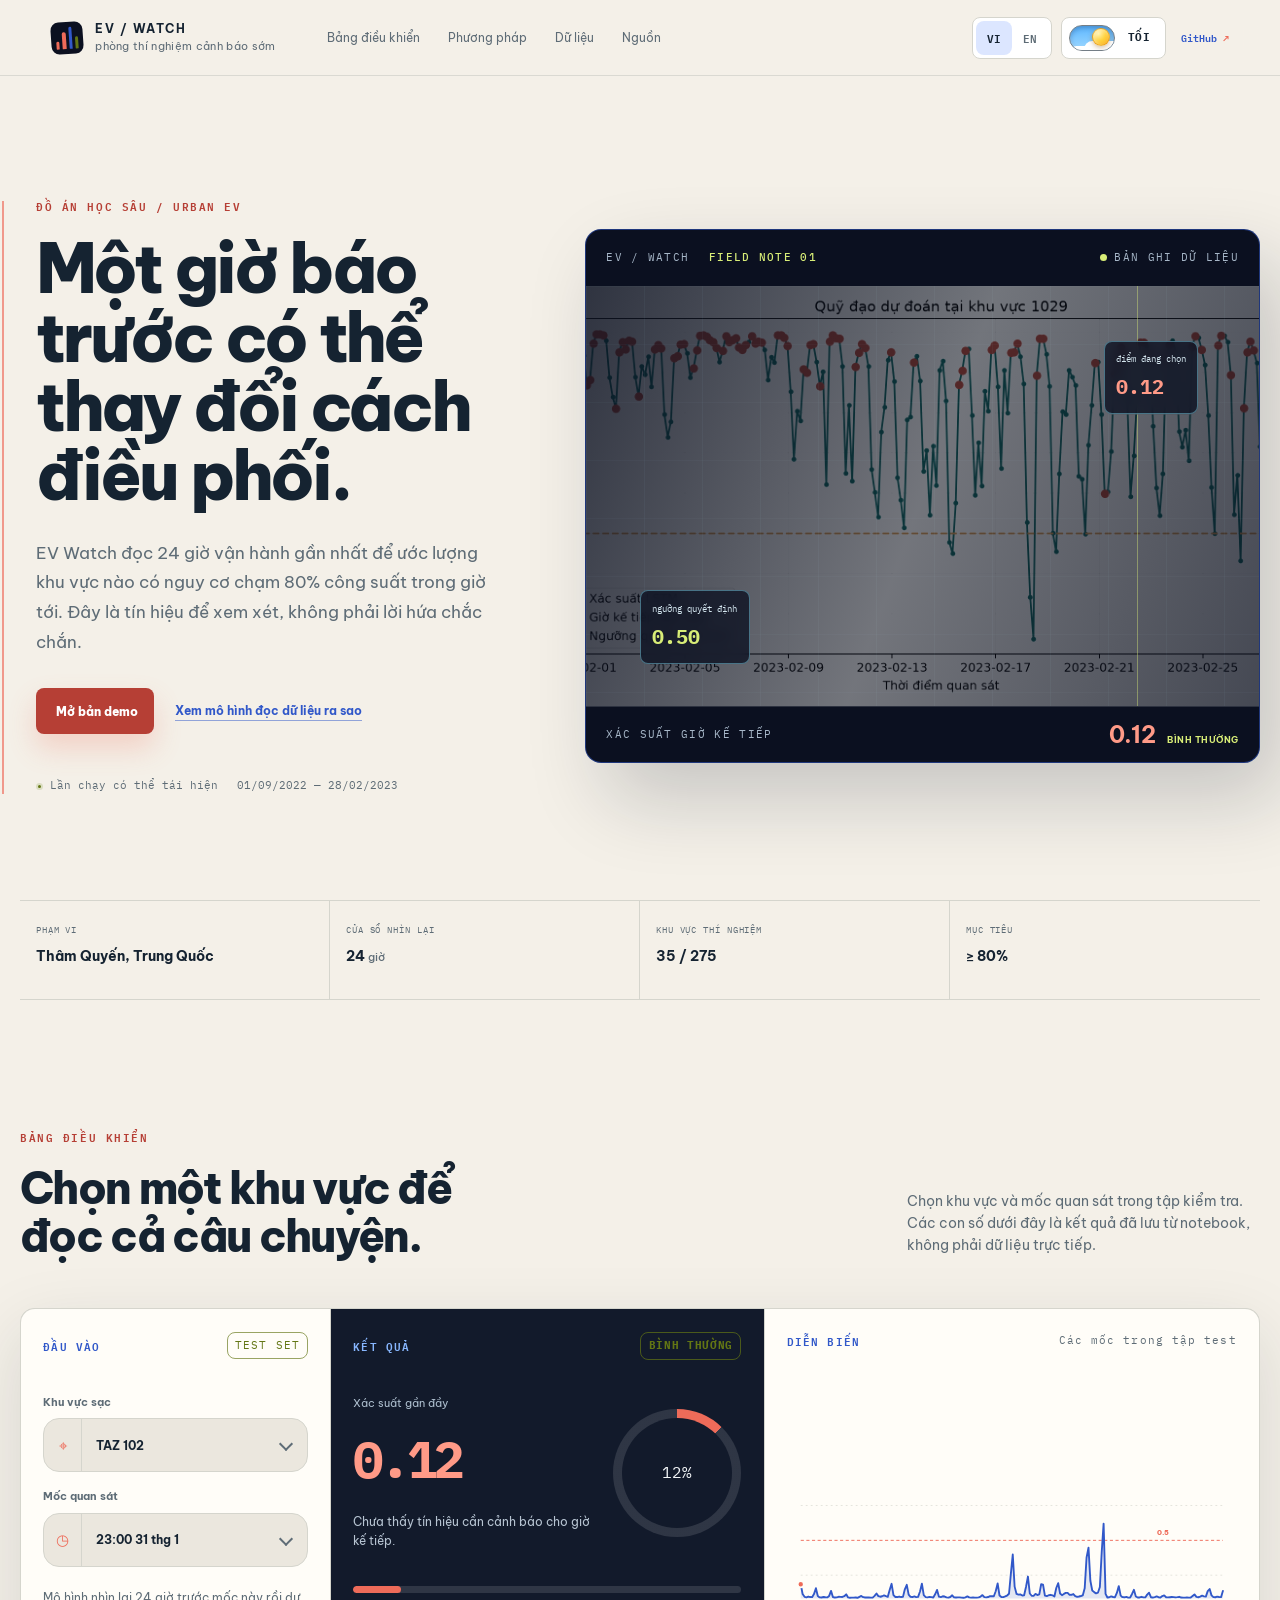
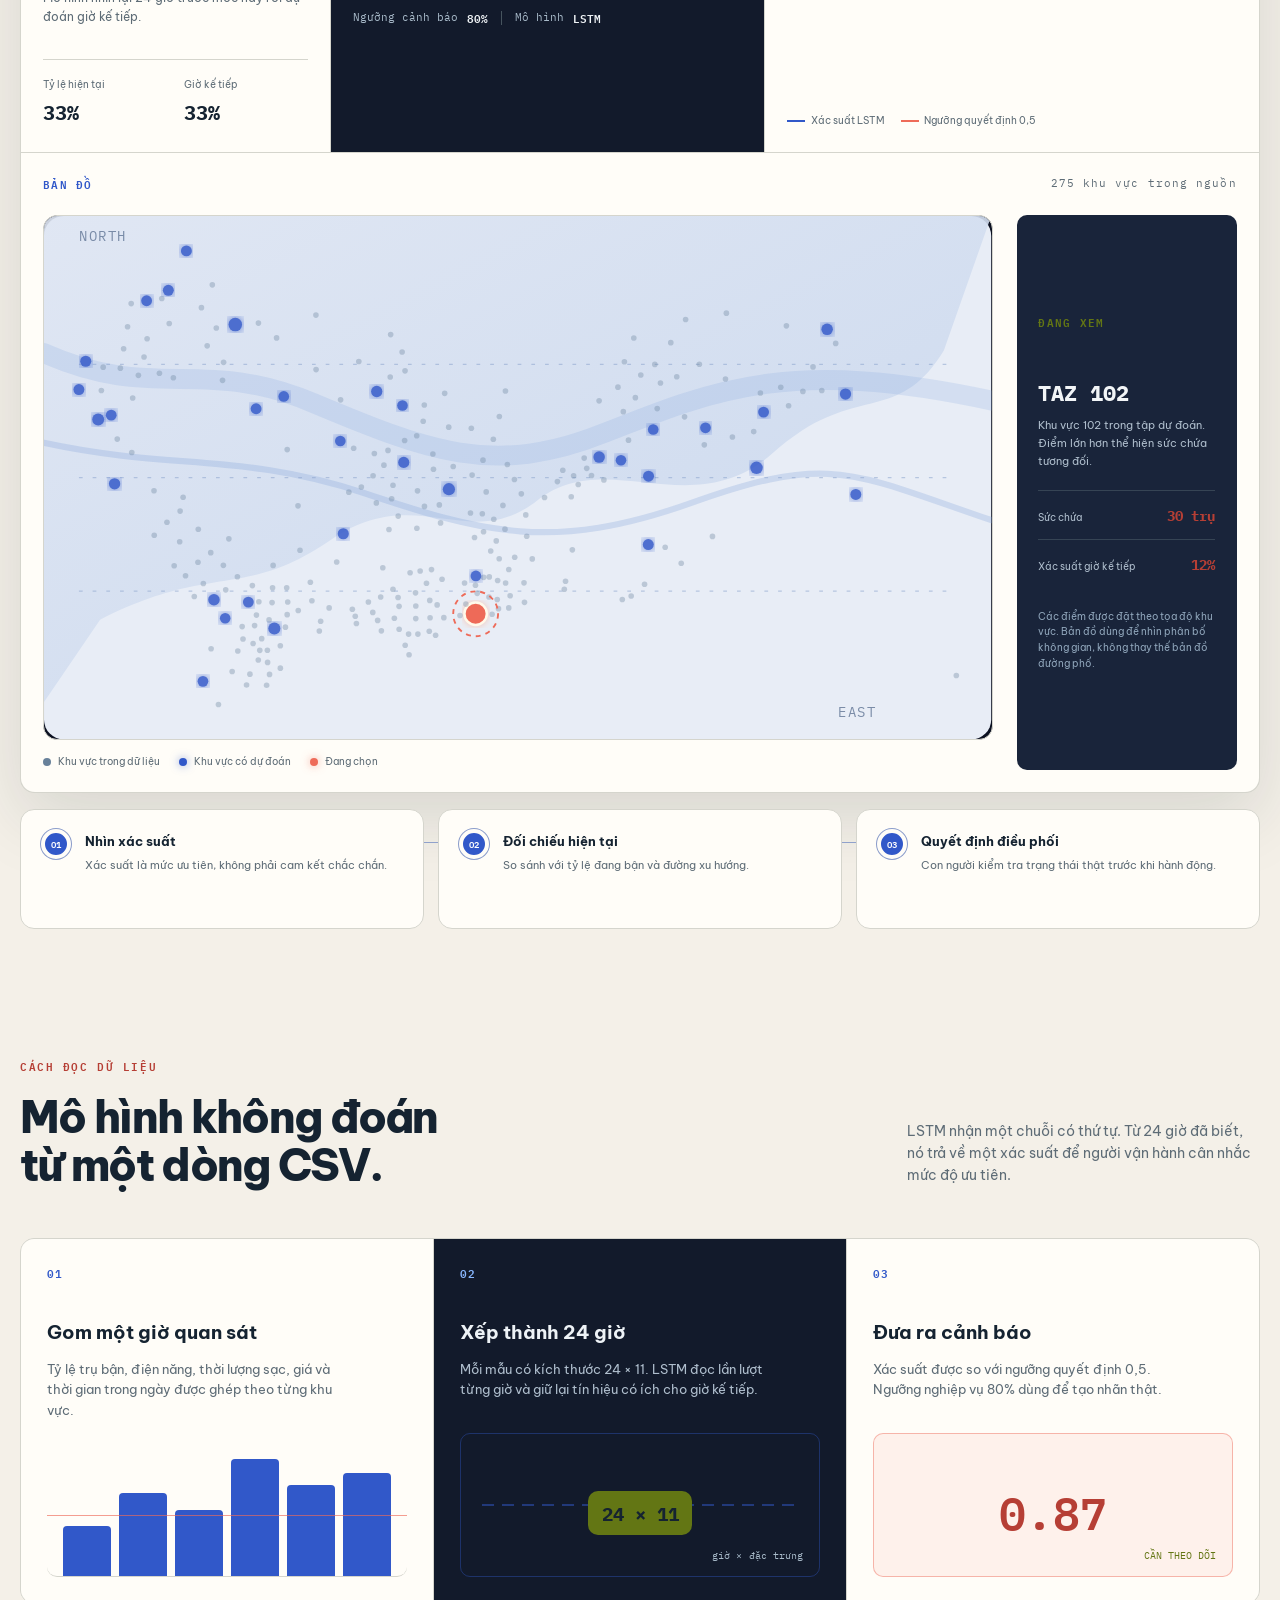
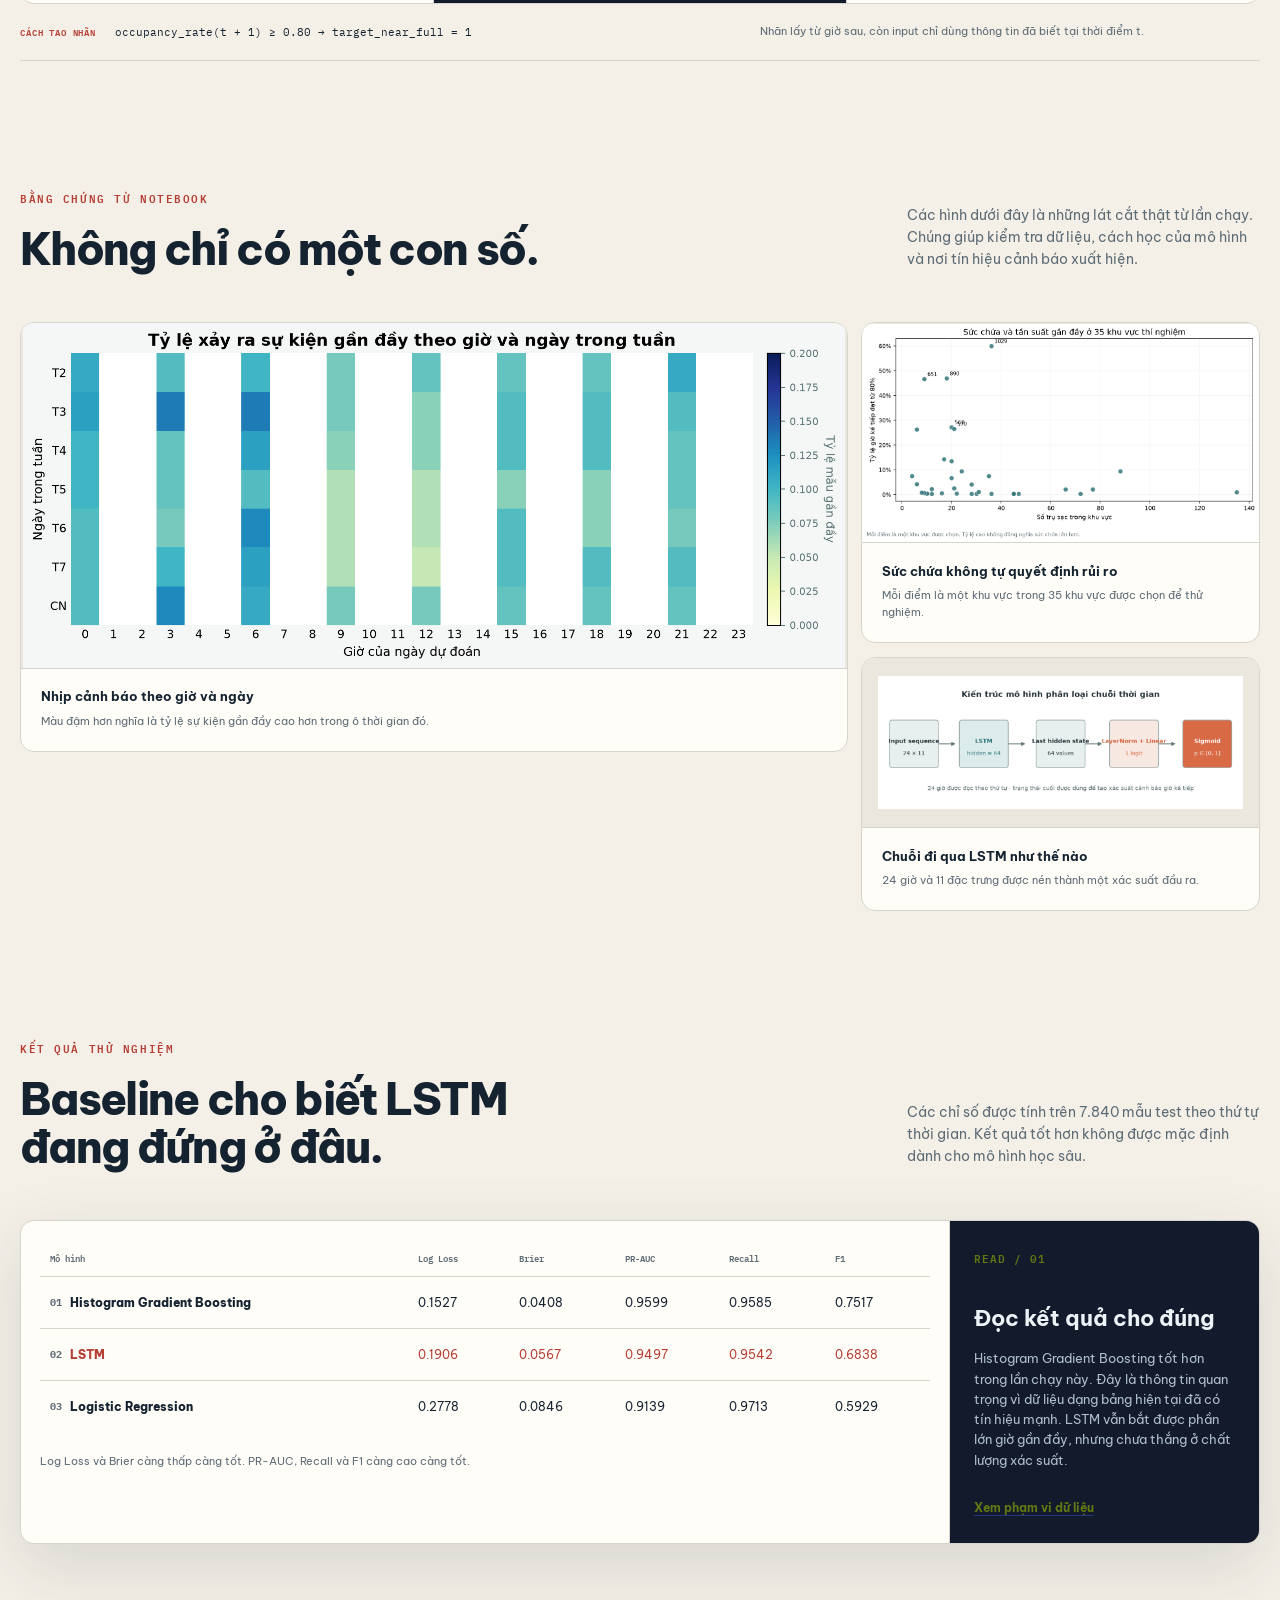
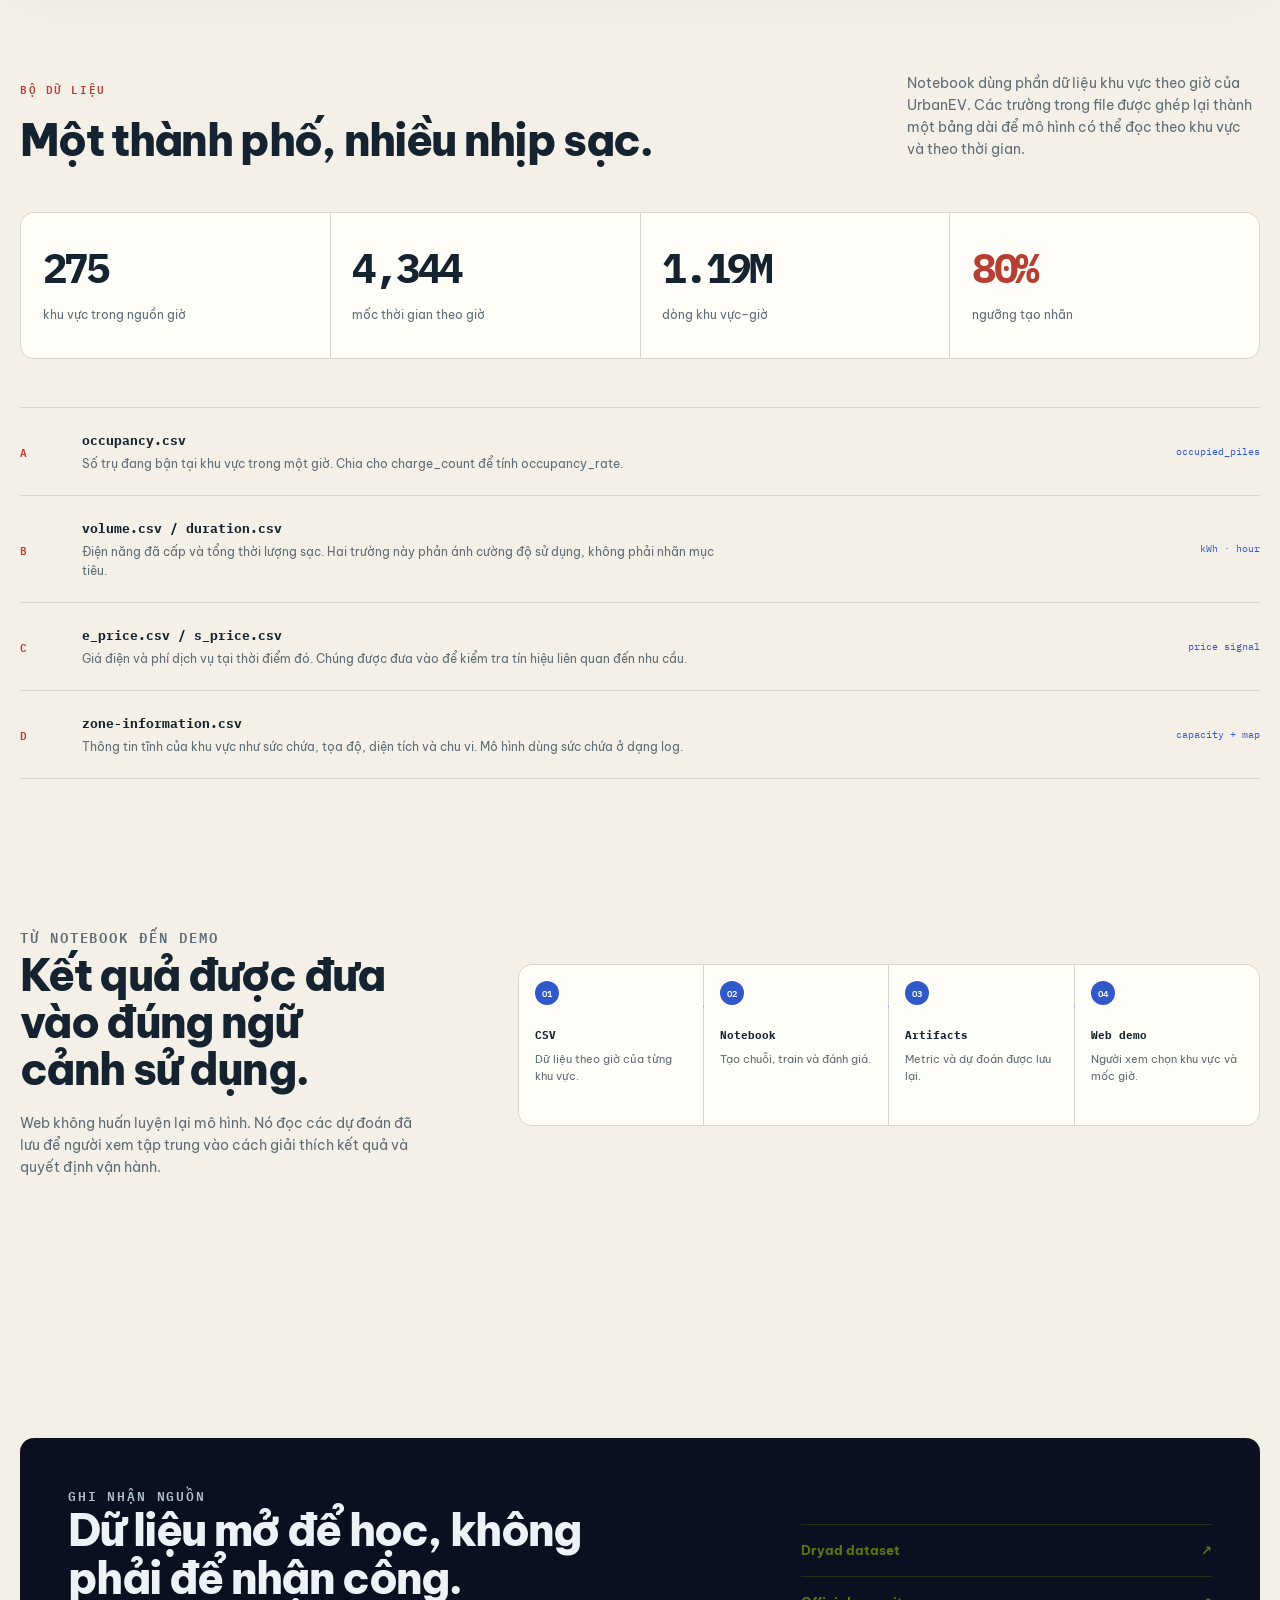
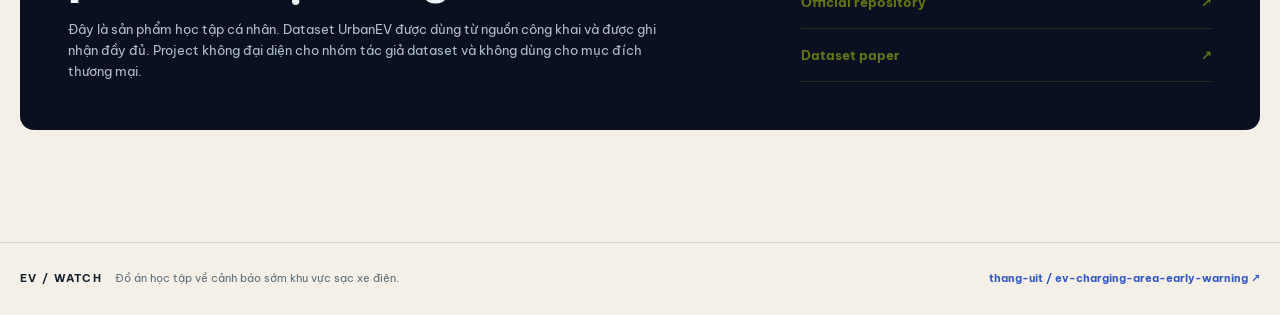
==== commit 8f3c3cdd: "Polish EV Watch dashboard and refresh documentation" ====
--- a/web/index.html
+++ b/web/index.html
@@ -3,11 +3,15 @@
   <head>
     <meta charset="UTF-8" />
     <meta name="viewport" content="width=device-width, initial-scale=1" />
-    <meta name="theme-color" content="#f2f0ea" />
+    <meta name="theme-color" content="#f4f0e8" />
     <meta name="description" content="Demo cảnh báo sớm khu vực sạc xe điện gần đầy bằng mạng LSTM." />
     <title>EV Watch / Cảnh báo sớm khu vực sạc</title>
     <link rel="icon" href="./favicon.svg" type="image/svg+xml" />
-    <link rel="stylesheet" href="./assets/css/style.css" />
+    <link rel="preconnect" href="https://fonts.googleapis.com" />
+    <link rel="preconnect" href="https://fonts.gstatic.com" crossorigin />
+    <link href="https://fonts.googleapis.com/css2?family=Be+Vietnam+Pro:wght@400;500;600;700;800&family=IBM+Plex+Mono:wght@400;500;600&display=swap" rel="stylesheet" />
+    <link rel="stylesheet" href="./assets/css/style.css?v=20261019-5" />
+    <link rel="stylesheet" href="./assets/css/lucian-components.css?v=20261019-2" />
     <script>
       try {
         const savedTheme = localStorage.getItem('ev-warning-theme');
@@ -20,21 +24,25 @@
     <header class="site-header">
       <a class="brand" href="#top" aria-label="EV Watch"><span class="brand-mark" aria-hidden="true"><i></i><i></i><i></i><i></i></span><span class="brand-copy"><strong>EV / WATCH</strong><small data-i18n="brand.subtitle">phòng thí nghiệm cảnh báo sớm</small></span></a>
       <nav class="main-nav" aria-label="Điều hướng chính" data-i18n-aria="nav.aria"><a href="#dashboard" data-nav="dashboard" data-i18n="nav.dashboard">Bảng điều khiển</a><a href="#method" data-nav="method" data-i18n="nav.method">Phương pháp</a><a href="#dataset" data-nav="dataset" data-i18n="nav.dataset">Dữ liệu</a><a href="#references" data-nav="references" data-i18n="nav.references">Nguồn</a></nav>
-      <div class="header-actions"><div class="language-switch" role="group" aria-label="Ngôn ngữ" data-i18n-aria="language.aria"><button type="button" class="language-button is-active" data-language="vi">VI</button><button type="button" class="language-button" data-language="en">EN</button></div><button class="theme-toggle" id="themeToggle" type="button" aria-label="Đổi giao diện sáng tối" data-i18n-aria="theme.aria" title="Đổi giao diện"><span class="theme-icon theme-sun" aria-hidden="true">☼</span><span class="theme-icon theme-moon" aria-hidden="true">◐</span></button><a class="github-link" href="https://github.com/thang-uit/ev-charging-area-early-warning" target="_blank" rel="noreferrer">GitHub <span aria-hidden="true">↗</span></a></div>
-      <button class="menu-button" id="menuToggle" type="button" aria-expanded="false" aria-controls="mobileNav" aria-label="Mở menu" data-i18n-aria="menu.aria">☰</button>
+      <div class="header-actions"><div class="language-switch" role="group" aria-label="Ngôn ngữ" data-i18n-aria="language.aria"><button type="button" class="language-button is-active" data-language="vi">VI</button><button type="button" class="language-button" data-language="en">EN</button></div><button class="theme-toggle" id="themeToggle" type="button" aria-label="Đổi giao diện sáng tối" data-i18n-aria="theme.aria" title="Đổi giao diện"><span class="theme-toggle-track" aria-hidden="true"><span class="theme-toggle-thumb"></span></span><span class="theme-toggle-label" data-i18n="theme.label">TỐI</span></button><a class="github-link" href="https://github.com/thang-uit/ev-charging-area-early-warning" target="_blank" rel="noreferrer">GitHub <span aria-hidden="true">↗</span></a></div>
+      <button class="menu-button" id="menuToggle" type="button" aria-expanded="false" aria-controls="mobileNav" aria-label="Mở menu" data-i18n-aria="menu.aria"><span aria-hidden="true"></span><span aria-hidden="true"></span><span aria-hidden="true"></span></button>
     </header>
-    <div class="mobile-nav" id="mobileNav" hidden aria-label="Điều hướng di động" data-i18n-aria="mobileNav.aria"><a href="#dashboard" data-i18n="nav.dashboard">Bảng điều khiển</a><a href="#method" data-i18n="nav.method">Phương pháp</a><a href="#dataset" data-i18n="nav.dataset">Dữ liệu</a><a href="#references" data-i18n="nav.references">Nguồn</a></div>
+    <div class="mobile-nav-scrim" id="mobileNavScrim" hidden></div>
+    <nav class="mobile-nav" id="mobileNav" hidden aria-label="Điều hướng di động" data-i18n-aria="mobileNav.aria"><a href="#dashboard" data-i18n="nav.dashboard">Bảng điều khiển</a><a href="#method" data-i18n="nav.method">Phương pháp</a><a href="#dataset" data-i18n="nav.dataset">Dữ liệu</a><a href="#references" data-i18n="nav.references">Nguồn</a></nav>
 
     <main id="main">
       <section class="hero section-shell" id="top">
-        <div class="hero-copy reveal"><p class="eyebrow" data-i18n="hero.eyebrow">ĐỒ ÁN HỌC SÂU / URBAN EV</p><h1 data-i18n="hero.title">Biết khu vực sạc nào sẽ đầy trước một giờ.</h1><p class="hero-lead" data-i18n="hero.lead">EV Watch đọc 24 giờ vận hành gần nhất để ước lượng khả năng một khu vực đạt 80% công suất trong giờ tiếp theo.</p><div class="hero-actions"><a class="primary-button" href="#dashboard" data-i18n="hero.cta">Mở bản demo <span>↗</span></a><a class="text-link" href="#method" data-i18n="hero.secondary">Xem mô hình đọc dữ liệu ra sao</a></div><div class="hero-meta"><span><i class="status-dot"></i><span data-i18n="hero.status">Lần chạy có thể tái hiện</span></span><span>01/09/2022 — 28/02/2023</span></div></div>
-        <div class="hero-visual reveal delay-1" id="heroVisual" aria-label="Mô phỏng khu vực sạc" data-i18n-aria="hero.visualAria"><div class="visual-topline"><span>EV / WATCH</span><span class="live-indicator"><i></i><span data-i18n="hero.live">MÔ PHỎNG TRỰC TIẾP</span></span></div><div class="scene-stage"><div class="scene-haze"></div><div class="scene-scan"></div><div class="scene-particle particle-a"></div><div class="scene-particle particle-b"></div><div class="scene-particle particle-c"></div><div class="scene-orbit orbit-one"></div><div class="scene-orbit orbit-two"></div><div class="scene-grid"></div><div class="scene-axis axis-x"></div><div class="scene-axis axis-y"></div><div class="scene-hub"><span class="hub-pulse"></span><b>EV</b><small>AREA</small></div><div class="station station-a"><span class="station-light"></span><b>1029</b><small>86% busy</small></div><div class="station station-b"><span class="station-light"></span><b>890</b><small>92% busy</small></div><div class="station station-c"><span class="station-light"></span><b>651</b><small>77% busy</small></div><div class="signal signal-a">+0.24</div><div class="signal signal-b">+0.11</div></div><div class="visual-bottomline"><span data-i18n="hero.output">XÁC SUẤT GIỜ KẾ TIẾP</span><strong id="heroProbability">0.87 <em data-i18n="hero.risk">CẦN THEO DÕI</em></strong></div></div>
+        <div class="hero-copy reveal"><p class="eyebrow" data-i18n="hero.eyebrow">ĐỒ ÁN HỌC SÂU / URBAN EV</p><h1 data-i18n="hero.title">Một giờ báo trước có thể thay đổi cách điều phối.</h1><p class="hero-lead" data-i18n="hero.lead">EV Watch đọc 24 giờ vận hành gần nhất để ước lượng khu vực nào có nguy cơ chạm 80% công suất trong giờ tới. Đây là tín hiệu để xem xét, không phải lời hứa chắc chắn.</p><div class="hero-actions"><a class="primary-button" href="#dashboard" data-i18n="hero.cta">Mở bản demo <span aria-hidden="true">↗</span></a><a class="text-link" href="#method" data-i18n="hero.secondary">Xem mô hình đọc dữ liệu ra sao</a></div><div class="hero-meta"><span><i class="status-dot"></i><span data-i18n="hero.status">Lần chạy có thể tái hiện</span></span><span>01/09/2022 — 28/02/2023</span></div></div>
+        <div class="hero-visual reveal delay-1" id="heroVisual" aria-label="Biểu đồ quỹ đạo dự đoán" data-i18n-aria="hero.visualAria"><div class="visual-topline"><span>EV / WATCH <b>FIELD NOTE 01</b></span><span class="live-indicator"><i></i><span data-i18n="hero.live">BẢN GHI DỮ LIỆU</span></span></div><div class="hero-figure"><img src="./assets/figures/probability-trajectory.png" alt="" data-i18n-alt="hero.figureAlt" /><div class="hero-figure-scan"></div><div class="hero-figure-callout callout-top"><span data-i18n="hero.figureCallout1">điểm đang chọn</span><strong id="heroProbabilityCallout">0.87</strong></div><div class="hero-figure-callout callout-bottom"><span data-i18n="hero.figureCallout2">ngưỡng quyết định</span><strong>0.50</strong></div></div><div class="visual-bottomline"><span data-i18n="hero.output">XÁC SUẤT GIỜ KẾ TIẾP</span><strong id="heroProbability">0.87 <em data-i18n="hero.risk">CẦN THEO DÕI</em></strong></div></div>
       </section>
+
       <section class="signal-strip section-shell reveal" aria-label="Tóm tắt dữ liệu" data-i18n-aria="strip.aria"><div><span class="strip-label" data-i18n="strip.location">PHẠM VI</span><strong>Thâm Quyến, Trung Quốc</strong></div><div><span class="strip-label" data-i18n="strip.window">CỬA SỔ NHÌN LẠI</span><strong>24 <small data-i18n="strip.hours">giờ</small></strong></div><div><span class="strip-label" data-i18n="strip.zones">KHU VỰC THÍ NGHIỆM</span><strong>35 / 275</strong></div><div><span class="strip-label" data-i18n="strip.target">MỤC TIÊU</span><strong>≥ 80%</strong></div></section>
 
-      <section class="section-shell dashboard-section" id="dashboard"><div class="section-heading reveal"><div><p class="eyebrow" data-i18n="dashboard.eyebrow">BẢNG ĐIỀU KHIỂN</p><h2 data-i18n="dashboard.title">Một dự đoán, đủ thời gian để hành động.</h2></div><p data-i18n="dashboard.description">Chọn khu vực và mốc quan sát trong tập kiểm tra. Demo cho thấy đúng xác suất đã lưu từ lần chạy notebook.</p></div><div class="dashboard-grid"><section class="control-panel panel reveal"><div class="panel-top"><span class="panel-kicker">01 / INPUT</span><span class="data-badge">TEST SET</span></div><label for="zoneSelect" data-i18n="dashboard.zoneLabel">Khu vực sạc</label><select id="zoneSelect"></select><label for="timeSelect" data-i18n="dashboard.timeLabel">Mốc quan sát</label><select id="timeSelect"></select><p class="input-note" data-i18n="dashboard.inputNote">Mô hình nhìn lại 24 giờ trước mốc này rồi dự đoán giờ kế tiếp.</p><div class="mini-stats"><div><span data-i18n="dashboard.current">Tỷ lệ hiện tại</span><strong id="currentRate">--</strong></div><div><span data-i18n="dashboard.next">Giờ kế tiếp</span><strong id="targetRate">--</strong></div></div></section><section class="prediction-panel panel reveal delay-1"><div class="panel-top"><span class="panel-kicker">02 / OUTPUT</span><span id="riskLabel" class="risk-label">--</span></div><div class="prediction-row"><div><span class="prediction-label" data-i18n="dashboard.probability">Xác suất gần đầy</span><strong id="probability">--</strong><p id="predictionMessage" class="prediction-message">--</p></div><div class="probability-ring" id="probabilityRing"><span id="probabilityRingText">--</span></div></div><div class="meter"><span id="probabilityMeter"></span></div><div class="prediction-footer"><span data-i18n="dashboard.threshold">Ngưỡng cảnh báo</span><b>80%</b><span class="separator"></span><span data-i18n="dashboard.model">Mô hình</span><b>LSTM</b></div></section><section class="trend-panel panel reveal delay-2"><div class="panel-top"><span class="panel-kicker">03 / CONTEXT</span><span data-i18n="dashboard.trendLabel">Các mốc trong tập test</span></div><div class="trend-chart" id="trendChart" role="img" aria-label="Đường xác suất dự đoán theo thời gian"></div><div class="chart-legend"><span><i class="legend-probability"></i><span data-i18n="dashboard.probabilityLine">Xác suất LSTM</span></span><span><i class="legend-threshold"></i><span data-i18n="dashboard.thresholdLine">Ngưỡng quyết định 0,5</span></span></div></section></div><div class="operator-rail reveal delay-3"><div class="operator-step"><span>01</span><div><strong data-i18n="dashboard.action1.title">Nhìn xác suất</strong><p data-i18n="dashboard.action1.body">Xác suất là mức ưu tiên, không phải cam kết chắc chắn.</p></div></div><div class="operator-step"><span>02</span><div><strong data-i18n="dashboard.action2.title">Đối chiếu hiện tại</strong><p data-i18n="dashboard.action2.body">So sánh với tỷ lệ đang bận và đường xu hướng.</p></div></div><div class="operator-step"><span>03</span><div><strong data-i18n="dashboard.action3.title">Quyết định điều phối</strong><p data-i18n="dashboard.action3.body">Con người kiểm tra trạng thái thật trước khi hành động.</p></div></div></div></section>
+      <section class="section-shell dashboard-section" id="dashboard"><div class="section-heading reveal"><div><p class="eyebrow" data-i18n="dashboard.eyebrow">BẢNG ĐIỀU KHIỂN</p><h2 data-i18n="dashboard.title">Chọn một khu vực để đọc cả câu chuyện.</h2></div><p data-i18n="dashboard.description">Chọn khu vực và mốc quan sát trong tập kiểm tra. Các con số dưới đây là kết quả đã lưu từ notebook, không phải dữ liệu trực tiếp.</p></div><div class="dashboard-grid"><section class="control-panel panel reveal"><div class="panel-top"><span class="panel-kicker" data-i18n="dashboard.inputKicker">ĐẦU VÀO</span><span class="data-badge">TEST SET</span></div><label for="zoneSelectTrigger" data-i18n="dashboard.zoneLabel">Khu vực sạc</label><div class="select-control" data-select-control="zone"><span class="select-symbol" aria-hidden="true">⌖</span><button class="select-trigger" id="zoneSelectTrigger" type="button" aria-haspopup="listbox" aria-expanded="false" aria-controls="zoneSelectMenu"><span class="select-value">--</span><span class="select-chevron" aria-hidden="true">⌄</span></button><div class="select-menu" id="zoneSelectMenu" role="listbox" hidden></div></div><label for="timeSelectTrigger" data-i18n="dashboard.timeLabel">Mốc quan sát</label><div class="select-control" data-select-control="time"><span class="select-symbol" aria-hidden="true">◷</span><button class="select-trigger" id="timeSelectTrigger" type="button" aria-haspopup="listbox" aria-expanded="false" aria-controls="timeSelectMenu"><span class="select-value">--</span><span class="select-chevron" aria-hidden="true">⌄</span></button><div class="select-menu" id="timeSelectMenu" role="listbox" hidden></div></div><p class="input-note" data-i18n="dashboard.inputNote">Mô hình nhìn lại 24 giờ trước mốc này rồi dự đoán giờ kế tiếp.</p><div class="mini-stats"><div><span data-i18n="dashboard.current">Tỷ lệ hiện tại</span><strong id="currentRate">--</strong></div><div><span data-i18n="dashboard.next">Giờ kế tiếp</span><strong id="targetRate">--</strong></div></div></section><section class="prediction-panel panel reveal delay-1"><div class="panel-top"><span class="panel-kicker" data-i18n="dashboard.outputKicker">KẾT QUẢ</span><span id="riskLabel" class="risk-label">--</span></div><div class="prediction-row"><div><span class="prediction-label" data-i18n="dashboard.probability">Xác suất gần đầy</span><strong id="probability">--</strong><p id="predictionMessage" class="prediction-message">--</p></div><div class="probability-ring" id="probabilityRing"><span id="probabilityRingText">--</span></div></div><div class="meter"><span id="probabilityMeter"></span></div><div class="prediction-footer"><span data-i18n="dashboard.threshold">Ngưỡng cảnh báo</span><b>80%</b><span class="separator"></span><span data-i18n="dashboard.model">Mô hình</span><b>LSTM</b></div></section><section class="trend-panel panel reveal delay-2"><div class="panel-top"><span class="panel-kicker" data-i18n="dashboard.contextKicker">DIỄN BIẾN</span><span data-i18n="dashboard.trendLabel">Các mốc trong tập test</span></div><div class="trend-chart" id="trendChart" role="img" aria-label="Đường xác suất dự đoán theo thời gian"></div><div class="chart-legend"><span><i class="legend-probability"></i><span data-i18n="dashboard.probabilityLine">Xác suất LSTM</span></span><span><i class="legend-threshold"></i><span data-i18n="dashboard.thresholdLine">Ngưỡng quyết định 0,5</span></span></div></section><section class="spatial-panel panel reveal delay-3" aria-labelledby="mapTitle"><div class="panel-top"><span class="panel-kicker" data-i18n="dashboard.mapKicker">BẢN ĐỒ</span><span data-i18n="dashboard.mapScope">275 khu vực trong nguồn</span></div><div class="spatial-layout"><div><div class="zone-map" id="zoneMap" role="img" aria-labelledby="mapTitle"></div><div class="map-legend"><span><i class="map-dot map-dot-context"></i><span data-i18n="dashboard.mapAll">Khu vực trong dữ liệu</span></span><span><i class="map-dot map-dot-selected"></i><span data-i18n="dashboard.mapExperiment">Khu vực có dự đoán</span></span><span><i class="map-dot map-dot-active"></i><span data-i18n="dashboard.mapActive">Đang chọn</span></span></div></div><aside class="map-reading"><span class="reading-index" data-i18n="dashboard.mapReading">ĐANG XEM</span><h3 id="mapTitle">TAZ --</h3><p id="mapZoneDetail">--</p><div class="map-stat"><span data-i18n="dashboard.mapCapacity">Sức chứa</span><strong id="mapCapacity">--</strong></div><div class="map-stat"><span data-i18n="dashboard.mapProbability">Xác suất giờ kế tiếp</span><strong id="mapProbability">--</strong></div><p class="map-note" data-i18n="dashboard.mapNote">Các điểm được đặt theo tọa độ khu vực. Bản đồ dùng để nhìn phân bố không gian, không thay thế bản đồ đường phố.</p></aside></div></section></div><div class="operator-rail reveal delay-3"><div class="operator-step"><span>01</span><div><strong data-i18n="dashboard.action1.title">Nhìn xác suất</strong><p data-i18n="dashboard.action1.body">Xác suất là mức ưu tiên, không phải cam kết chắc chắn.</p></div></div><div class="operator-step"><span>02</span><div><strong data-i18n="dashboard.action2.title">Đối chiếu hiện tại</strong><p data-i18n="dashboard.action2.body">So sánh với tỷ lệ đang bận và đường xu hướng.</p></div></div><div class="operator-step"><span>03</span><div><strong data-i18n="dashboard.action3.title">Quyết định điều phối</strong><p data-i18n="dashboard.action3.body">Con người kiểm tra trạng thái thật trước khi hành động.</p></div></div></div></section>
 
-      <section class="section-shell method-section" id="method"><div class="section-heading reveal"><div><p class="eyebrow" data-i18n="method.eyebrow">CÁCH ĐỌC DỮ LIỆU</p><h2 data-i18n="method.title">Mỗi dự đoán đi qua ba bước rõ ràng.</h2></div><p data-i18n="method.description">Mạng LSTM không nhìn một dòng CSV riêng lẻ. Nó nhận một chuỗi có thứ tự, sau đó trả về xác suất để người vận hành cân nhắc mức độ ưu tiên.</p></div><div class="method-flow"><article class="flow-card reveal"><span class="flow-number">01</span><h3 data-i18n="method.step1.title">Gom một giờ quan sát</h3><p data-i18n="method.step1.body">Tỷ lệ trụ bận, điện năng, thời lượng sạc, giá và thời gian trong ngày được ghép theo từng khu vực.</p><div class="flow-visual signal-bars"><span style="height:35%"></span><span style="height:58%"></span><span style="height:46%"></span><span style="height:82%"></span><span style="height:64%"></span><span style="height:72%"></span></div></article><article class="flow-card featured reveal delay-1"><span class="flow-number">02</span><h3 data-i18n="method.step2.title">Xếp thành 24 giờ</h3><p data-i18n="method.step2.body">Mỗi mẫu có kích thước 24 × 11. LSTM đọc lần lượt từng giờ và giữ lại tín hiệu có ích cho giờ kế tiếp.</p><div class="flow-visual sequence-visual"><span class="sequence-line"></span><b>24 × 11</b><small data-i18n="method.sequence">giờ × đặc trưng</small></div></article><article class="flow-card reveal delay-2"><span class="flow-number">03</span><h3 data-i18n="method.step3.title">Đưa ra cảnh báo</h3><p data-i18n="method.step3.body">Xác suất được so với ngưỡng quyết định 0,5. Ngưỡng nghiệp vụ 80% dùng để tạo nhãn thật.</p><div class="flow-visual alert-visual"><span>0.87</span><small data-i18n="method.watch">CẦN THEO DÕI</small></div></article></div><div class="formula-row reveal"><span class="formula-label" data-i18n="method.formulaLabel">CÁCH TẠO NHÃN</span><code>occupancy_rate(t + 1) ≥ 0.80 → target_near_full = 1</code><span class="formula-note" data-i18n="method.formulaNote">Nhãn lấy từ giờ sau, còn input chỉ dùng thông tin đã biết tại thời điểm t.</span></div></section>
+      <section class="section-shell method-section" id="method"><div class="section-heading reveal"><div><p class="eyebrow" data-i18n="method.eyebrow">CÁCH ĐỌC DỮ LIỆU</p><h2 data-i18n="method.title">Mô hình không đoán từ một dòng CSV.</h2></div><p data-i18n="method.description">LSTM nhận một chuỗi có thứ tự. Từ 24 giờ đã biết, nó trả về một xác suất để người vận hành cân nhắc mức độ ưu tiên.</p></div><div class="method-flow"><article class="flow-card reveal"><span class="flow-number">01</span><h3 data-i18n="method.step1.title">Gom một giờ quan sát</h3><p data-i18n="method.step1.body">Tỷ lệ trụ bận, điện năng, thời lượng sạc, giá và thời gian trong ngày được ghép theo từng khu vực.</p><div class="flow-visual signal-bars"><span style="height:35%"></span><span style="height:58%"></span><span style="height:46%"></span><span style="height:82%"></span><span style="height:64%"></span><span style="height:72%"></span></div></article><article class="flow-card featured reveal delay-1"><span class="flow-number">02</span><h3 data-i18n="method.step2.title">Xếp thành 24 giờ</h3><p data-i18n="method.step2.body">Mỗi mẫu có kích thước 24 × 11. LSTM đọc lần lượt từng giờ và giữ lại tín hiệu có ích cho giờ kế tiếp.</p><div class="flow-visual sequence-visual"><span class="sequence-line"></span><b>24 × 11</b><small data-i18n="method.sequence">giờ × đặc trưng</small></div></article><article class="flow-card reveal delay-2"><span class="flow-number">03</span><h3 data-i18n="method.step3.title">Đưa ra cảnh báo</h3><p data-i18n="method.step3.body">Xác suất được so với ngưỡng quyết định 0,5. Ngưỡng nghiệp vụ 80% dùng để tạo nhãn thật.</p><div class="flow-visual alert-visual"><span>0.87</span><small data-i18n="method.watch">CẦN THEO DÕI</small></div></article></div><div class="formula-row reveal"><span class="formula-label" data-i18n="method.formulaLabel">CÁCH TẠO NHÃN</span><code>occupancy_rate(t + 1) ≥ 0.80 → target_near_full = 1</code><span class="formula-note" data-i18n="method.formulaNote">Nhãn lấy từ giờ sau, còn input chỉ dùng thông tin đã biết tại thời điểm t.</span></div></section>
+
+      <section class="section-shell evidence-section" id="evidence"><div class="section-heading reveal"><div><p class="eyebrow" data-i18n="evidence.eyebrow">BẰNG CHỨNG TỪ NOTEBOOK</p><h2 data-i18n="evidence.title">Không chỉ có một con số.</h2></div><p data-i18n="evidence.description">Các hình dưới đây là những lát cắt thật từ lần chạy. Chúng giúp kiểm tra dữ liệu, cách học của mô hình và nơi tín hiệu cảnh báo xuất hiện.</p></div><div class="evidence-grid"><figure class="evidence-figure evidence-large reveal"><img src="./assets/figures/weekday-hour-heatmap.png" alt="" data-i18n-alt="evidence.heatmapAlt" loading="lazy" /><figcaption><strong data-i18n="evidence.heatmapTitle">Nhịp cảnh báo theo giờ và ngày</strong><span data-i18n="evidence.heatmapBody">Màu đậm hơn nghĩa là tỷ lệ sự kiện gần đầy cao hơn trong ô thời gian đó.</span></figcaption></figure><figure class="evidence-figure reveal delay-1"><img src="./assets/figures/zone-capacity-event-rate.png" alt="" data-i18n-alt="evidence.capacityAlt" loading="lazy" /><figcaption><strong data-i18n="evidence.capacityTitle">Sức chứa không tự quyết định rủi ro</strong><span data-i18n="evidence.capacityBody">Mỗi điểm là một khu vực trong 35 khu vực được chọn để thử nghiệm.</span></figcaption></figure><figure class="evidence-figure reveal delay-2"><img src="./assets/figures/lstm-architecture.png" alt="" data-i18n-alt="evidence.architectureAlt" loading="lazy" /><figcaption><strong data-i18n="evidence.architectureTitle">Chuỗi đi qua LSTM như thế nào</strong><span data-i18n="evidence.architectureBody">24 giờ và 11 đặc trưng được nén thành một xác suất đầu ra.</span></figcaption></figure></div></section>
 
       <section class="section-shell results-section" id="results"><div class="section-heading reveal"><div><p class="eyebrow" data-i18n="results.eyebrow">KẾT QUẢ THỬ NGHIỆM</p><h2 data-i18n="results.title">Baseline cho biết LSTM đang đứng ở đâu.</h2></div><p data-i18n="results.description">Các chỉ số được tính trên 7.840 mẫu test theo thứ tự thời gian. Kết quả tốt hơn không được mặc định dành cho mô hình học sâu.</p></div><div class="results-layout"><div class="metrics-table-wrap panel reveal"><table><thead><tr><th data-i18n="results.model">Mô hình</th><th>Log Loss</th><th>Brier</th><th>PR-AUC</th><th>Recall</th><th>F1</th></tr></thead><tbody id="metricsBody"></tbody></table><p class="table-footnote" data-i18n="results.tableNote">Log Loss và Brier càng thấp càng tốt. PR-AUC, Recall và F1 càng cao càng tốt.</p></div><div class="result-reading reveal delay-1"><span class="reading-index">READ / 01</span><h3 data-i18n="results.noteTitle">Đọc kết quả cho đúng</h3><p data-i18n="results.noteBody">Histogram Gradient Boosting tốt hơn trong lần chạy này. Đây là thông tin quan trọng vì dữ liệu dạng bảng hiện tại đã có tín hiệu mạnh. LSTM vẫn bắt được phần lớn giờ gần đầy, nhưng chưa thắng ở chất lượng xác suất.</p><a href="#dataset" class="text-link" data-i18n="results.noteLink">Xem phạm vi dữ liệu</a></div></div></section>
 
--- a/web/assets/css/style.css
+++ b/web/assets/css/style.css
@@ -1,362 +1,465 @@
 :root {
-  --bg: #f3f7f5;
-  --surface: #fbfdfc;
+  --bg: #f4f0e8;
+  --surface: #fffdf8;
   --surface-strong: #ffffff;
-  --ink: #10272d;
-  --muted: #617a7d;
-  --line: #d5e3df;
-  --accent: #087f78;
-  --accent-bright: #ffd06f;
-  --accent-soft: #d9f1eb;
-  --calm: #3c747c;
-  --night: #071820;
-  --night-2: #0d2d35;
-  --shadow: 0 24px 72px rgba(16, 65, 68, .13);
-  /* Segoe UI and Arial both include Vietnamese diacritics on supported platforms. */
-  --font-sans: system-ui, -apple-system, BlinkMacSystemFont, "Segoe UI", Arial, sans-serif;
-  --font-mono: "SFMono-Regular", Consolas, "Liberation Mono", monospace;
-  --ease: cubic-bezier(.22, .75, .24, 1);
+  --surface-soft: #ebe7de;
+  --ink: #152331;
+  --muted: #5e6c76;
+  --line: #d5d5cd;
+  --line-strong: #aab7bb;
+  --accent: #ee6b59;
+  --accent-strong: #b63f35;
+  --accent-soft: #f8d8cf;
+  --data: #3158c9;
+  --data-on-dark: #88b7ff;
+  --data-soft: #dce6ff;
+  --signal: #637614;
+  --signal-on-dark: #d8ed77;
+  --accent-on-dark: #ff9a87;
+  --night: #0b1020;
+  --night-2: #121a2b;
+  --night-3: #19243a;
+  --map-surface: #e8edf6;
+  --map-wash-a: #dfe6f3;
+  --map-wash-b: #c7d6ed;
+  --map-river: #7799d5;
+  --map-grid: #8da5ce;
+  --map-context: #68819a;
+  --map-label: #4d6487;
+  --map-active-stroke: #fff9ea;
+  --shadow: 0 24px 70px rgba(23, 36, 46, .13);
+  --radius-control: 8px;
+  --radius-inset: 10px;
+  --radius-panel: 14px;
+  --radius-display: 16px;
+  --radius-pill: 999px;
+  --radius-micro: 4px;
+  --font-sans: "Be Vietnam Pro", system-ui, -apple-system, BlinkMacSystemFont, "Segoe UI", sans-serif;
+  --font-mono: "IBM Plex Mono", "SFMono-Regular", Consolas, monospace;
+  --ease: cubic-bezier(.2, .8, .2, 1);
 }
 
 html[data-theme="dark"] {
-  --bg: #071217;
-  --surface: #0d2027;
-  --surface-strong: #102831;
-  --ink: #edf8f5;
-  --muted: #a4bbb8;
-  --line: #234149;
-  --accent: #55cfc1;
-  --accent-bright: #ffd06f;
-  --accent-soft: #173e40;
-  --calm: #8dd5cf;
-  --night: #050f15;
-  --night-2: #0b2931;
-  --shadow: 0 32px 100px rgba(0, 0, 0, .42);
+  --bg: #0b1020;
+  --surface: #121a2b;
+  --surface-strong: #172239;
+  --surface-soft: #1a2740;
+  --ink: #eef2f7;
+  --muted: #a8b5c5;
+  --line: #2b3b55;
+  --line-strong: #536985;
+  --accent: #ff806d;
+  --accent-strong: #ff9a87;
+  --accent-soft: #512d36;
+  --data: #88b7ff;
+  --data-soft: #1c3155;
+  --signal: #d8ed77;
+  --night: #080c16;
+  --night-2: #111b2e;
+  --night-3: #1a2943;
+  --map-surface: #111c2c;
+  --map-wash-a: #172a46;
+  --map-wash-b: #102239;
+  --map-river: #668ed3;
+  --map-grid: #3e5d86;
+  --map-context: #647a95;
+  --map-label: #9fb4d4;
+  --map-active-stroke: #0b1020;
+  --shadow: 0 28px 90px rgba(0, 0, 0, .35);
 }
 
 * { box-sizing: border-box; }
 html { scroll-behavior: smooth; }
-body { margin: 0; background: radial-gradient(circle at 72% 9%, color-mix(in srgb, var(--accent-soft) 42%, transparent), transparent 28rem), var(--bg); color: var(--ink); font-family: var(--font-sans); line-height: 1.6; text-rendering: optimizeLegibility; }
+body { margin: 0; background: var(--bg); color: var(--ink); font-family: var(--font-sans); line-height: 1.6; text-rendering: optimizeLegibility; }
 a { color: inherit; text-decoration: none; }
 button, select { font: inherit; }
 button { cursor: pointer; }
-.skip-link { position: fixed; top: -4rem; left: 1rem; z-index: 100; padding: .7rem 1rem; color: #fff; background: var(--night); border-radius: 6px; transition: top .35s var(--ease); }
+::selection { color: var(--surface-strong); background: var(--accent); }
+:focus-visible { outline: 3px solid var(--data); outline-offset: 3px; }
+
+.skip-link { position: fixed; top: -4rem; left: 1rem; z-index: 100; padding: .7rem 1rem; color: #fff; background: var(--night); border-radius: var(--radius-control); transition: top .3s var(--ease); }
 .skip-link:focus { top: 1rem; }
-
-.site-header { position: sticky; top: 0; z-index: 20; display: flex; align-items: center; gap: clamp(1.5rem, 4vw, 4rem); min-height: 74px; padding: 0 clamp(1rem, 4vw, 4.5rem); background: color-mix(in srgb, var(--bg) 88%, transparent); border-bottom: 1px solid color-mix(in srgb, var(--line) 76%, transparent); backdrop-filter: blur(18px); }
-.brand { display: inline-flex; align-items: center; gap: .72rem; min-width: 190px; }
-.brand-mark { display: inline-flex; align-items: end; gap: 3px; width: 31px; height: 31px; padding: 5px; overflow: hidden; background: var(--night); border-radius: 9px; transform: rotate(-5deg); }
-.brand-mark i { display: block; width: 4px; background: var(--accent-bright); border-radius: 3px 3px 1px 1px; animation: bars 2.8s var(--ease) infinite alternate; }
+.section-shell { width: min(1320px, calc(100% - 2.5rem)); margin: 0 auto; }
+
+.site-header { position: sticky; top: 0; z-index: 20; display: flex; align-items: center; gap: clamp(1.4rem, 4vw, 4.2rem); min-height: 76px; padding: 0 clamp(1.25rem, 4vw, 4.5rem); background: color-mix(in srgb, var(--bg) 91%, transparent); border-bottom: 1px solid color-mix(in srgb, var(--line) 82%, transparent); backdrop-filter: blur(18px); }
+.brand { display: inline-flex; align-items: center; gap: .75rem; min-width: 195px; }
+.brand-mark { display: inline-flex; align-items: end; gap: 3px; width: 32px; height: 32px; padding: 5px; overflow: hidden; background: var(--night); border-radius: var(--radius-control); transform: rotate(-4deg); }
+.brand-mark i { display: block; width: 4px; background: var(--accent); border-radius: 3px 3px 1px 1px; animation: bars 2.8s var(--ease) infinite alternate; }
 .brand-mark i:nth-child(1) { height: 8px; }
-.brand-mark i:nth-child(2) { height: 16px; animation-delay: -.6s; }
-.brand-mark i:nth-child(3) { height: 21px; animation-delay: -.2s; }
-.brand-mark i:nth-child(4) { height: 12px; animation-delay: -.9s; }
+.brand-mark i:nth-child(2) { height: 17px; animation-delay: -.6s; }
+.brand-mark i:nth-child(3) { height: 22px; animation-delay: -.2s; background: var(--data); }
+.brand-mark i:nth-child(4) { height: 12px; animation-delay: -.9s; background: var(--signal); }
 .brand-copy strong, .brand-copy small { display: block; line-height: 1.05; }
 .brand-copy strong { font-size: .76rem; letter-spacing: .14em; }
-.brand-copy small { margin-top: .35rem; color: var(--muted); font-size: .62rem; letter-spacing: .04em; }
-.main-nav { display: flex; gap: clamp(1rem, 2.2vw, 2.3rem); margin-right: auto; color: var(--muted); font-size: .78rem; }
-.main-nav a { position: relative; padding: 1.65rem 0; transition: color .35s var(--ease); }
-.main-nav a::after { position: absolute; right: 0; bottom: 0; left: 0; height: 2px; background: var(--accent); content: ""; transform: scaleX(0); transform-origin: right; transition: transform .45s var(--ease); }
+.brand-copy small { margin-top: .35rem; color: var(--muted); font-size: .68rem; letter-spacing: .03em; }
+.main-nav { display: flex; gap: clamp(1rem, 2.2vw, 2.25rem); margin-right: auto; color: var(--muted); font-size: .76rem; }
+.main-nav a { position: relative; padding: 1.7rem 0; transition: color .3s var(--ease); }
+.main-nav a::after { position: absolute; right: 0; bottom: 0; left: 0; height: 2px; background: var(--accent); content: ""; transform: scaleX(0); transform-origin: right; transition: transform .4s var(--ease); }
 .main-nav a:hover, .main-nav a:focus-visible, .main-nav a.is-current { color: var(--ink); }
 .main-nav a:hover::after, .main-nav a:focus-visible::after, .main-nav a.is-current::after { transform: scaleX(1); transform-origin: left; }
-.header-actions { display: flex; align-items: center; gap: .6rem; }
-.language-switch { display: inline-flex; padding: 3px; background: var(--surface-strong); border: 1px solid var(--line); border-radius: 8px; }
-.language-button { width: 31px; height: 26px; padding: 0; color: var(--muted); background: transparent; border: 0; border-radius: 5px; font-family: var(--font-mono); font-size: .62rem; font-weight: 800; }
-.language-button.is-active { color: var(--ink); background: var(--accent-soft); }
-.theme-toggle, .menu-button { display: grid; place-items: center; width: 35px; height: 35px; color: var(--ink); background: var(--surface-strong); border: 1px solid var(--line); border-radius: 8px; transition: transform .4s var(--ease), border-color .4s var(--ease), background .4s var(--ease); }
-.theme-toggle:hover, .menu-button:hover { border-color: var(--accent); transform: translateY(-2px) rotate(-3deg); }
-.theme-icon { font-size: 1.2rem; line-height: 1; }
-.theme-moon { display: none; }
-html[data-theme="dark"] .theme-sun { display: none; }
-html[data-theme="dark"] .theme-moon { display: inline; }
-.github-link { margin-left: .35rem; color: var(--calm); font-family: var(--font-mono); font-size: .68rem; font-weight: 800; }
+.header-actions { display: flex; align-items: center; gap: .55rem; }
+.language-switch { display: inline-flex; align-items: center; height: 42px; padding: 3px; background: var(--surface-strong); border: 1px solid var(--line); border-radius: var(--radius-control); }
+.language-button { width: 36px; height: 34px; padding: 0; color: var(--muted); background: transparent; border: 0; border-radius: var(--radius-control); font-family: var(--font-mono); font-size: .7rem; font-weight: 600; }
+.language-button.is-active { color: var(--ink); background: var(--data-soft); }
+.theme-toggle { display: inline-flex; align-items: center; gap: .55rem; height: 42px; min-height: 42px; padding: 3px .7rem 3px .45rem; color: var(--ink); background: var(--surface-strong); border: 1px solid var(--line); border-radius: var(--radius-control); transition: border-color .3s var(--ease), transform .3s var(--ease), background .3s var(--ease); }
+.theme-toggle:hover { border-color: var(--accent); transform: translateY(-2px); }
+.theme-toggle-track { position: relative; display: block; flex: 0 0 46px; width: 46px; min-width: 46px; height: 26px; padding: 2px; background: var(--night); border: 1px solid var(--line-strong); border-radius: var(--radius-pill); box-shadow: inset 0 1px 2px rgba(0, 0, 0, .2); transition: background .3s var(--ease), border-color .3s var(--ease); }
+.theme-toggle-thumb { display: block; width: 18px; height: 18px; background: var(--signal); border: 1px solid color-mix(in srgb, var(--surface-strong) 82%, transparent); border-radius: 50%; box-shadow: 0 1px 2px rgba(0, 0, 0, .22); transform: translateX(20px); transition: transform .35s var(--ease), background .35s var(--ease), box-shadow .35s var(--ease); }
+html[data-theme="dark"] .theme-toggle-thumb { background: var(--accent-on-dark); transform: translateX(0); }
+.theme-toggle-label { min-width: 2.8em; font-family: var(--font-mono); font-size: .68rem; font-weight: 700; letter-spacing: .04em; text-align: center; }
+html[data-theme="dark"] .theme-toggle-label { color: var(--accent-strong); }
+.github-link { margin-left: .35rem; color: var(--data); font-family: var(--font-mono); font-size: .65rem; font-weight: 600; }
 .github-link span { color: var(--accent); }
-.menu-button { display: none; }
-.mobile-nav[hidden] { display: none; }
-
-.section-shell { width: min(1320px, calc(100% - 2rem)); margin: 0 auto; }
-.hero { display: grid; grid-template-columns: minmax(0, .84fr) minmax(500px, 1.16fr); align-items: center; gap: clamp(3rem, 6vw, 6.5rem); min-height: calc(100svh - 74px); padding: 4.7rem 0 3.8rem; }
-.hero-copy { position: relative; max-width: 620px; padding-left: clamp(0rem, 1.2vw, 1rem); }
-.hero-copy::before { position: absolute; top: .25rem; bottom: .1rem; left: -1.2rem; width: 2px; background: linear-gradient(var(--accent), transparent 82%); content: ""; opacity: .45; }
-.eyebrow { margin: 0 0 1.15rem; color: var(--accent); font-family: var(--font-mono); font-size: .64rem; font-weight: 900; letter-spacing: .15em; }
-.hero h1 { max-width: 580px; margin: 0; font-size: clamp(3rem, 5.3vw, 5.65rem); font-weight: 780; line-height: 1.01; letter-spacing: -.047em; text-wrap: balance; }
-.hero-lead { max-width: 505px; margin: 1.65rem 0 0; color: var(--muted); font-size: clamp(.96rem, 1.35vw, 1.08rem); line-height: 1.72; }
-.hero-actions { display: flex; align-items: center; gap: 1.25rem; margin-top: 1.9rem; }
-.primary-button { display: inline-flex; align-items: center; gap: .75rem; padding: .92rem 1.1rem .92rem 1.25rem; color: #fff; background: var(--accent); border-radius: 7px; box-shadow: 0 16px 30px color-mix(in srgb, var(--accent) 24%, transparent); font-size: .75rem; font-weight: 800; transition: transform .45s var(--ease), box-shadow .45s var(--ease), background .45s var(--ease); }
-.primary-button span { display: grid; place-items: center; width: 25px; height: 25px; color: var(--ink); background: #fff5ef; border-radius: 50%; transition: transform .45s var(--ease); }
-.primary-button:hover, .primary-button:focus-visible { background: #08736f; box-shadow: 0 20px 40px color-mix(in srgb, var(--accent) 30%, transparent); transform: translateY(-3px); }
-.primary-button:hover span, .primary-button:focus-visible span { transform: translate(2px, -2px) rotate(7deg); }
-.text-link { color: var(--calm); border-bottom: 1px solid color-mix(in srgb, var(--calm) 50%, transparent); font-size: .75rem; font-weight: 800; transition: color .35s var(--ease), border-color .35s var(--ease); }
-.text-link:hover, .text-link:focus-visible { color: var(--accent); border-color: var(--accent); }
-.hero-meta { display: flex; flex-wrap: wrap; gap: 1.2rem; margin-top: 2.7rem; color: var(--muted); font-family: var(--font-mono); font-size: .6rem; }
+.menu-button { display: none; place-items: center; width: 44px; height: 44px; padding: 9px; color: var(--ink); background: var(--surface-strong); border: 1px solid var(--line); border-radius: var(--radius-control); }
+.menu-button span { display: block; width: 18px; height: 2px; margin: 2px 0; background: currentColor; }
+.mobile-nav[hidden], .mobile-nav-scrim[hidden] { display: none; }
+
+.hero { display: grid; grid-template-columns: minmax(0, .84fr) minmax(500px, 1.16fr); align-items: center; gap: clamp(3rem, 6vw, 6.5rem); min-height: calc(100svh - 76px); padding: 5rem 0 4rem; }
+.hero-copy { position: relative; max-width: 630px; padding-left: clamp(0rem, 1.4vw, 1rem); }
+.hero-copy::before { position: absolute; top: .25rem; bottom: .1rem; left: -1.15rem; width: 2px; background: var(--accent); content: ""; opacity: .65; }
+.eyebrow { margin: 0 0 1.2rem; color: var(--accent-strong); font-family: var(--font-mono); font-size: .7rem; font-weight: 600; letter-spacing: .14em; }
+.hero h1 { max-width: 610px; margin: 0; font-size: clamp(3rem, 5.3vw, 5.7rem); font-weight: 800; line-height: 1.02; letter-spacing: -.045em; text-wrap: balance; }
+.hero-lead { max-width: 540px; margin: 1.7rem 0 0; color: var(--muted); font-size: clamp(.95rem, 1.3vw, 1.08rem); line-height: 1.78; }
+.hero-actions { display: flex; align-items: center; gap: 1.3rem; margin-top: 2rem; }
+.primary-button { display: inline-flex; align-items: center; gap: .7rem; min-height: 46px; padding: .7rem 1rem .7rem 1.25rem; color: #fff; background: var(--accent-strong); border-radius: var(--radius-control); box-shadow: 0 14px 28px color-mix(in srgb, var(--accent) 24%, transparent); font-size: .75rem; font-weight: 800; transition: transform .4s var(--ease), box-shadow .4s var(--ease), background .4s var(--ease); }
+.primary-button span { display: grid; place-items: center; width: 25px; height: 25px; color: var(--ink); background: #fff5ef; border-radius: 50%; transition: transform .4s var(--ease); }
+.primary-button:hover, .primary-button:focus-visible { background: var(--accent); box-shadow: 0 20px 40px color-mix(in srgb, var(--accent) 32%, transparent); transform: translateY(-3px); }
+.primary-button:hover span, .primary-button:focus-visible span { transform: translate(2px, -2px); }
+.text-link { color: var(--data); border-bottom: 1px solid color-mix(in srgb, var(--data) 50%, transparent); font-size: .75rem; font-weight: 700; transition: color .3s var(--ease), border-color .3s var(--ease); }
+.text-link:hover, .text-link:focus-visible { color: var(--accent-strong); border-color: var(--accent); }
+.hero-meta { display: flex; flex-wrap: wrap; gap: 1.2rem; margin-top: 2.7rem; color: var(--muted); font-family: var(--font-mono); font-size: .7rem; }
 .hero-meta > span { display: inline-flex; align-items: center; gap: .45rem; }
-.status-dot { width: 7px; height: 7px; background: var(--calm); border-radius: 50%; box-shadow: 0 0 0 4px color-mix(in srgb, var(--calm) 20%, transparent); }
-
-.hero-visual { overflow: hidden; color: #eaf3ef; background: var(--night); border: 1px solid color-mix(in srgb, var(--accent-bright) 38%, transparent); border-radius: 22px; box-shadow: 22px 35px 80px rgba(16, 74, 77, .19); transform: perspective(1400px) rotateY(-3deg) rotateX(1.5deg) translateZ(0); transition: transform .85s var(--ease), box-shadow .85s var(--ease); transform-style: preserve-3d; }
-.hero-visual:hover { box-shadow: 30px 45px 110px rgba(20, 30, 32, .28); }
-.visual-topline, .visual-bottomline { display: flex; align-items: center; justify-content: space-between; min-height: 56px; padding: 0 1.25rem; color: #a5b9b4; font-family: var(--font-mono); font-size: .6rem; letter-spacing: .14em; }
-.visual-bottomline { border-top: 1px solid rgba(255,255,255,.12); }
+.status-dot { width: 7px; height: 7px; background: var(--signal); border: 2px solid color-mix(in srgb, var(--signal) 24%, var(--surface)); border-radius: 50%; }
+
+.hero-visual { overflow: hidden; color: #edf2f6; background: var(--night); border: 1px solid color-mix(in srgb, var(--data) 55%, transparent); border-radius: var(--radius-display); box-shadow: 22px 35px 80px rgba(15, 26, 44, .2); transform: perspective(1400px) rotateY(-2deg) rotateX(1deg); transition: transform .8s var(--ease), box-shadow .8s var(--ease); transform-style: preserve-3d; }
+.hero-visual:hover { box-shadow: 30px 45px 110px rgba(15, 26, 44, .32); }
+.visual-topline, .visual-bottomline { display: flex; align-items: center; justify-content: space-between; min-height: 56px; padding: 0 1.25rem; color: #a7b7c8; font-family: var(--font-mono); font-size: .68rem; letter-spacing: .12em; }
+.visual-topline b { margin-left: .7rem; color: var(--signal-on-dark); font-weight: 500; }
+.visual-bottomline { border-top: 1px solid rgba(255,255,255,.14); }
 .live-indicator { display: inline-flex; align-items: center; gap: .45rem; }
-.live-indicator i { width: 6px; height: 6px; background: var(--accent-bright); border-radius: 50%; box-shadow: 0 0 0 5px rgba(255,208,111,.12); animation: live-pulse 2s var(--ease) infinite; }
-.visual-bottomline strong { color: var(--accent-bright); font-family: var(--font-sans); font-size: 1.65rem; letter-spacing: -.04em; }
-.visual-bottomline em { margin-left: .5rem; color: var(--accent-bright); font-size: .62rem; font-style: normal; letter-spacing: .08em; }
-.scene-stage { position: relative; height: 420px; overflow: hidden; isolation: isolate; background: radial-gradient(circle at 56% 38%, rgba(84,207,193,.14), transparent 29%), linear-gradient(150deg, #0f3540 0%, #09222b 58%, #07151c 100%); perspective: 1000px; }
-.scene-stage::before { position: absolute; inset: 0; z-index: 1; background: repeating-linear-gradient(112deg, transparent 0 54px, rgba(141,213,207,.06) 55px 56px, transparent 57px 102px); content: ""; transform: translate3d(-4%, 0, 0); animation: data-flow 13s var(--ease) infinite; pointer-events: none; }
-.scene-stage::after { position: absolute; top: 16%; left: 40%; width: 68%; height: 1px; background: linear-gradient(90deg, transparent, rgba(255,208,111,.85), transparent); content: ""; opacity: .65; transform: rotate(-17deg); animation: beam 5s var(--ease) infinite; pointer-events: none; }
-.scene-haze { position: absolute; inset: 20% 16% 28%; background: radial-gradient(circle, rgba(84,207,193,.2), transparent 66%); filter: blur(18px); opacity: .7; }
-.scene-scan { position: absolute; inset: 0; z-index: 2; background: linear-gradient(180deg, transparent 0%, rgba(255,255,255,.06) 49%, transparent 51%); background-size: 100% 160px; mix-blend-mode: screen; opacity: .45; animation: scan 8s var(--ease) infinite; pointer-events: none; }
-.scene-grid { position: absolute; inset: 42% -12% -22%; background-image: linear-gradient(rgba(255,208,111,.14) 1px, transparent 1px), linear-gradient(90deg, rgba(84,207,193,.14) 1px, transparent 1px); background-size: 42px 42px; transform: perspective(350px) rotateX(60deg) scale(1.6); transform-origin: center top; opacity: .75; }
-.scene-orbit { position: absolute; top: 42%; left: 52%; width: 260px; height: 94px; border: 1px solid rgba(255,208,111,.55); border-radius: 50%; transform: translate(-50%, -50%) rotateX(64deg) rotateZ(-17deg); animation: orbit 12s var(--ease) infinite; }
-.orbit-two { width: 390px; height: 140px; border-color: rgba(84,207,193,.38); animation-duration: 18s; animation-direction: reverse; }
-.scene-axis { position: absolute; top: 43%; left: 52%; width: 1px; height: 360px; background: linear-gradient(transparent, rgba(255,208,111,.42), transparent); transform-origin: top center; opacity: .65; }
-.axis-x { transform: translate(-50%, -50%) rotate(75deg); }
-.axis-y { transform: translate(-50%, -50%) rotate(-75deg); }
-.scene-hub { position: absolute; top: 42%; left: 52%; z-index: 3; display: grid; place-items: center; width: 86px; height: 86px; border: 1px solid var(--accent-bright); border-radius: 50%; color: #10272d; background: var(--accent-bright); box-shadow: 0 0 0 16px rgba(255,208,111,.09), 0 0 55px rgba(255,208,111,.34); transform: translate(-50%, -50%) translateZ(45px); }
-.scene-hub b { font-size: 1.25rem; letter-spacing: .06em; }
-.scene-hub small { margin-top: -1.5rem; font-family: var(--font-mono); font-size: .48rem; letter-spacing: .13em; }
-.hub-pulse { position: absolute; inset: -22px; border: 1px solid rgba(255,208,111,.55); border-radius: 50%; animation: pulse 2.8s var(--ease) infinite; }
-.station { position: absolute; z-index: 4; min-width: 124px; padding: .72rem .8rem .65rem; background: rgba(8,31,39,.84); border: 1px solid rgba(84,207,193,.4); border-radius: 7px; box-shadow: 0 18px 32px rgba(0,0,0,.28), inset 0 1px rgba(255,255,255,.08); transform: translateZ(40px); animation: float 5.5s var(--ease) infinite; }
-.station::after { position: absolute; top: 50%; width: 100px; height: 1px; background: rgba(255,208,111,.45); content: ""; }
-.station b { display: block; color: #f3faf6; font-family: var(--font-mono); font-size: .9rem; }
-.station small { color: #a9c5be; font-size: .65rem; }
-.station-light { display: inline-block; width: 7px; height: 7px; margin-right: .4rem; background: #ffd06f; border-radius: 2px; box-shadow: 0 0 9px #ffd06f; }
-.station-a { top: 18%; left: 9%; }
-.station-a::after { right: -92px; transform: rotate(24deg); transform-origin: right center; }
-.station-b { top: 23%; right: 7%; animation-delay: -.9s; }
-.station-b::after { left: -92px; transform: rotate(-24deg); transform-origin: left center; }
-.station-c { right: 18%; bottom: 9%; animation-delay: -1.8s; }
-.station-c::after { top: -50px; left: -25px; width: 90px; transform: rotate(-54deg); transform-origin: left center; }
-.signal { position: absolute; z-index: 5; padding: .42rem .55rem; color: #10272d; background: #ffd06f; border-radius: 4px; font-family: var(--font-mono); font-size: .62rem; font-weight: 900; animation: float 4.5s var(--ease) infinite; }
-.signal-a { top: 12%; right: 31%; }
-.signal-b { bottom: 24%; left: 27%; animation-delay: -1.3s; }
-.scene-particle { position: absolute; z-index: 2; width: 4px; height: 4px; background: var(--accent-bright); border-radius: 50%; box-shadow: 0 0 14px rgba(255,208,111,.8); animation: drift 7s var(--ease) infinite; }
-.particle-a { top: 29%; left: 42%; }
-.particle-b { top: 66%; left: 61%; animation-delay: -2.2s; }
-.particle-c { top: 51%; left: 19%; animation-delay: -4.1s; }
+.live-indicator i { width: 7px; height: 7px; background: var(--signal-on-dark); border-radius: 50%; animation: live-pulse 2s var(--ease) infinite; }
+.visual-bottomline strong { color: var(--accent-on-dark); font-family: var(--font-sans); font-size: 1.45rem; letter-spacing: -.035em; }
+.visual-bottomline em { margin-left: .5rem; color: var(--signal-on-dark); font-size: .57rem; font-style: normal; letter-spacing: .06em; }
+.hero-figure { position: relative; height: 420px; overflow: hidden; background: #172033; }
+.hero-figure img { display: block; width: 100%; height: 100%; object-fit: cover; object-position: center; filter: saturate(.82) contrast(1.12) brightness(.72); mix-blend-mode: normal; opacity: .88; }
+.hero-figure::before { position: absolute; inset: 0; z-index: 1; background: linear-gradient(110deg, rgba(11,16,32,.76) 0%, rgba(11,16,32,.32) 50%, rgba(11,16,32,.62) 100%); content: ""; pointer-events: none; }
+.hero-figure::after { position: absolute; inset: 0; z-index: 2; background-image: linear-gradient(90deg, rgba(128,217,242,.12) 1px, transparent 1px), linear-gradient(rgba(128,217,242,.08) 1px, transparent 1px); background-size: 58px 58px; content: ""; opacity: .32; mix-blend-mode: screen; pointer-events: none; }
+.hero-figure-scan { position: absolute; top: 0; right: 18%; z-index: 3; width: 1px; height: 100%; background: var(--signal-on-dark); opacity: .42; animation: scan-line 6s var(--ease) infinite alternate; }
+.hero-figure-callout { position: absolute; z-index: 4; display: flex; flex-direction: column; gap: .28rem; padding: .65rem .7rem; color: #d5e7f0; background: rgba(11,16,32,.78); border: 1px solid rgba(128,217,242,.45); border-radius: var(--radius-control); font-family: var(--font-mono); font-size: .56rem; backdrop-filter: blur(6px); }
+.hero-figure-callout strong { color: var(--accent-on-dark); font-size: 1.25rem; }
+.callout-top { top: 13%; right: 9%; }
+.callout-bottom { bottom: 10%; left: 8%; }
+.callout-bottom strong { color: var(--signal-on-dark); }
 
 .signal-strip { display: grid; grid-template-columns: repeat(4, 1fr); border-top: 1px solid var(--line); border-bottom: 1px solid var(--line); }
-.signal-strip > div { min-height: 96px; padding: 1.35rem 1rem; border-right: 1px solid var(--line); }
+.signal-strip > div { min-height: 98px; padding: 1.35rem 1rem; border-right: 1px solid var(--line); }
 .signal-strip > div:last-child { border-right: 0; }
-.strip-label { display: block; margin-bottom: .5rem; color: var(--muted); font-family: var(--font-mono); font-size: .58rem; letter-spacing: .1em; }
-.signal-strip strong { display: block; font-size: .9rem; }
-.signal-strip small { color: var(--muted); font-size: .72rem; font-weight: 500; }
-
-.dashboard-section, .method-section, .results-section, .dataset-section, .workflow-section, .references-section { padding-top: 7.5rem; }
+.strip-label { display: block; margin-bottom: .5rem; color: var(--muted); font-family: var(--font-mono); font-size: .56rem; letter-spacing: .1em; }
+.signal-strip strong { display: block; font-size: .88rem; }
+.signal-strip small { color: var(--muted); font-size: .7rem; font-weight: 500; }
+
+.dashboard-section, .method-section, .evidence-section, .results-section, .dataset-section, .workflow-section, .references-section { padding-top: 8rem; }
 .section-heading { display: grid; grid-template-columns: minmax(0, 1.4fr) minmax(260px, .6fr); align-items: end; gap: 4rem; margin-bottom: 3rem; }
-.section-heading h2, .workflow-heading h2, .reference-panel h2 { max-width: 740px; margin: 0; font-size: clamp(2.15rem, 3.45vw, 3.75rem); font-weight: 760; line-height: 1.08; letter-spacing: -.038em; text-wrap: balance; }
-.section-heading > p, .workflow-heading > p { max-width: 390px; margin: 0 0 .25rem; color: var(--muted); font-size: .88rem; }
-.dashboard-grid { display: grid; grid-template-columns: .75fr 1.05fr 1.2fr; gap: 1px; overflow: hidden; background: var(--line); border: 1px solid var(--line); border-radius: 16px; box-shadow: var(--shadow); }
+.section-heading h2, .workflow-heading h2, .reference-panel h2 { max-width: 740px; margin: 0; font-size: clamp(2.15rem, 3.45vw, 3.75rem); font-weight: 800; line-height: 1.08; letter-spacing: -.038em; text-wrap: balance; }
+.section-heading > p, .workflow-heading > p { max-width: 410px; margin: 0 0 .25rem; color: var(--muted); font-size: .86rem; }
+.dashboard-grid { display: grid; grid-template-columns: .75fr 1.05fr 1.2fr; gap: 1px; overflow: visible; background: var(--line); border: 1px solid var(--line); border-radius: var(--radius-panel); box-shadow: var(--shadow); }
+.dashboard-grid > .control-panel { border-top-left-radius: var(--radius-panel); }
+.dashboard-grid > .trend-panel { border-top-right-radius: var(--radius-panel); }
+.dashboard-grid > .spatial-panel { border-bottom-right-radius: var(--radius-panel); border-bottom-left-radius: var(--radius-panel); }
 .panel { min-width: 0; background: var(--surface); }
-.control-panel, .prediction-panel, .trend-panel { min-height: 390px; padding: 1.35rem; }
-.panel-top { display: flex; align-items: center; justify-content: space-between; gap: 1rem; margin-bottom: 2.4rem; color: var(--muted); font-family: var(--font-mono); font-size: .59rem; letter-spacing: .1em; }
-.panel-kicker { color: var(--accent); font-weight: 900; }
-.data-badge { padding: .23rem .42rem; color: var(--calm); border: 1px solid color-mix(in srgb, var(--calm) 42%, transparent); border-radius: 4px; }
-.control-panel label { display: block; margin: 1rem 0 .42rem; color: var(--muted); font-size: .72rem; font-weight: 800; }
-.control-panel select { width: 100%; padding: .78rem .75rem; color: var(--ink); background: var(--surface-strong); border: 1px solid var(--line); border-radius: 5px; outline: none; }
-.control-panel select:focus { border-color: var(--accent); box-shadow: 0 0 0 3px color-mix(in srgb, var(--accent) 18%, transparent); }
-.input-note { margin: 1.4rem 0 0; color: var(--muted); font-size: .75rem; }
+.control-panel, .prediction-panel, .trend-panel { min-height: 390px; padding: 1.4rem; }
+.panel-top { display: flex; align-items: center; justify-content: space-between; gap: 1rem; margin-bottom: 2.2rem; color: var(--muted); font-family: var(--font-mono); font-size: .68rem; letter-spacing: .1em; }
+.panel-kicker { color: var(--data); font-weight: 600; }
+.data-badge { padding: .23rem .42rem; color: var(--signal); border: 1px solid color-mix(in srgb, var(--signal) 65%, transparent); border-radius: var(--radius-control); }
+.control-panel label { display: block; margin: 1rem 0 .42rem; color: var(--muted); font-size: .7rem; font-weight: 700; }
+.select-control { position: relative; display: flex; align-items: stretch; color: var(--ink); background: var(--surface-strong); border: 1px solid var(--line); border-radius: var(--radius-control); transition: border-color .25s var(--ease), box-shadow .25s var(--ease), background .25s var(--ease); }
+.select-control.is-open, .select-control:focus-within { border-color: var(--data); box-shadow: 0 0 0 3px color-mix(in srgb, var(--data) 18%, transparent), 0 12px 28px color-mix(in srgb, var(--data) 10%, transparent); }
+.select-symbol { display: grid; flex: 0 0 38px; place-items: center; color: var(--accent); border-right: 1px solid var(--line); font-family: var(--font-mono); font-size: .92rem; }
+.select-trigger { display: flex; flex: 1; align-items: center; justify-content: space-between; min-width: 0; min-height: 48px; gap: .75rem; padding: .78rem .75rem; color: var(--ink); background: transparent; border: 0; outline: 0; text-align: left; }
+.select-value { overflow: hidden; font-size: .75rem; font-weight: 700; text-overflow: ellipsis; white-space: nowrap; }
+.select-chevron { position: relative; flex: 0 0 14px; width: 14px; min-width: 14px; height: 14px; color: var(--muted); font-size: 0; line-height: 1; transition: color .3s var(--ease), transform .3s var(--ease); }
+.select-chevron::before { position: absolute; top: 1px; left: 2px; width: 8px; height: 8px; border-right: 2px solid currentColor; border-bottom: 2px solid currentColor; content: ""; transform: rotate(45deg); transition: transform .3s var(--ease); }
+.select-control.is-open .select-chevron { color: var(--data); }
+.select-control.is-open .select-chevron::before { transform: rotate(225deg) translate(-1px, -1px); }
+.select-menu { position: absolute; top: calc(100% + .45rem); right: 0; left: 0; z-index: 12; max-height: 230px; padding: .35rem; overflow-y: auto; background: color-mix(in srgb, var(--surface-strong) 97%, transparent); border: 1px solid var(--line); border-radius: var(--radius-inset); box-shadow: 0 18px 40px color-mix(in srgb, var(--night) 25%, transparent); backdrop-filter: blur(16px); }
+.select-option { display: block; width: 100%; min-height: 44px; padding: .62rem .7rem; color: var(--muted); background: transparent; border: 0; border-radius: var(--radius-inset); font-size: .72rem; text-align: left; transition: color .2s ease, background .2s ease, transform .2s ease; }
+.select-option:hover, .select-option:focus-visible, .select-option[aria-selected="true"] { color: var(--ink); background: var(--data-soft); outline: 0; }
+.select-option[aria-selected="true"] { font-weight: 800; }
+.select-option:hover { transform: translateX(3px); }
+.input-note { margin: 1.35rem 0 0; color: var(--muted); font-size: .74rem; }
 .mini-stats { display: grid; grid-template-columns: 1fr 1fr; gap: 1rem; margin-top: 2rem; padding-top: 1.1rem; border-top: 1px solid var(--line); }
-.mini-stats span { display: block; color: var(--muted); font-size: .65rem; }
+.mini-stats span { display: block; color: var(--muted); font-size: .63rem; }
 .mini-stats strong { display: block; margin-top: .25rem; color: var(--ink); font-family: var(--font-mono); font-size: 1.25rem; }
-.prediction-panel { color: #e8f4f0; background: var(--night-2); }
-.prediction-panel .panel-kicker { color: var(--accent-bright); }
-.risk-label { padding: .27rem .46rem; color: #9ccec4; border: 1px solid rgba(156,206,196,.4); border-radius: 4px; font-size: .58rem; font-weight: 900; letter-spacing: .08em; }
-.risk-label.is-risk { color: var(--accent-bright); border-color: color-mix(in srgb, var(--accent-bright) 55%, transparent); }
+.prediction-panel { color: #edf2f6; background: var(--night-2); }
+.prediction-panel .panel-kicker { color: var(--data-on-dark); }
+.risk-label { padding: .28rem .46rem; color: var(--signal); border: 1px solid color-mix(in srgb, var(--signal) 70%, transparent); border-radius: var(--radius-control); font-size: .68rem; font-weight: 700; letter-spacing: .06em; }
+.risk-label.is-risk { color: var(--accent-strong); border-color: color-mix(in srgb, var(--accent) 75%, transparent); }
 .prediction-row { display: flex; align-items: center; justify-content: space-between; gap: 1.2rem; }
-.prediction-label { display: block; color: #a9c2bd; font-size: .72rem; }
-.prediction-row > div:first-child > strong { display: block; margin: .35rem 0 .75rem; color: var(--accent-bright); font-family: var(--font-mono); font-size: clamp(2.4rem, 4vw, 4rem); letter-spacing: -.08em; }
-.probability-ring { position: relative; display: grid; flex: 0 0 auto; place-items: center; width: 128px; height: 128px; border-radius: 50%; background: conic-gradient(var(--accent-bright) var(--progress, 0deg), rgba(255,208,111,.14) 0); transform: rotate(-10deg); transition: transform .6s var(--ease); }
-.probability-ring:hover { transform: rotate(0deg) scale(1.04); }
-.probability-ring::after { position: absolute; inset: 10px; border-radius: 50%; background: var(--night-2); content: ""; }
-.probability-ring span { position: relative; z-index: 1; color: #eaf3ef; font-family: var(--font-mono); font-size: .9rem; transform: rotate(10deg); }
-.prediction-message { max-width: 250px; margin: 0; color: #b7cdca; font-size: .75rem; }
-.meter { height: 6px; margin: 2rem 0 1.3rem; overflow: hidden; background: color-mix(in srgb, var(--accent-bright) 15%, transparent); border-radius: 99px; }
-.meter span { display: block; width: 0; height: 100%; background: var(--accent-bright); border-radius: inherit; transition: width .8s var(--ease); }
-.prediction-footer { display: flex; align-items: center; gap: .55rem; color: #a8c2bd; font-family: var(--font-mono); font-size: .58rem; }
-.prediction-footer b { color: #e8f4f0; font-weight: 700; }
+.prediction-label { display: block; color: #afc0d0; font-size: .7rem; }
+.prediction-row > div:first-child > strong { display: block; margin: .35rem 0 .75rem; color: var(--accent-on-dark); font-family: var(--font-mono); font-size: clamp(2.4rem, 4vw, 4rem); letter-spacing: -.08em; }
+.prediction-message { max-width: 260px; margin: 0; color: #b7c4d2; font-size: .73rem; line-height: 1.6; }
+.probability-ring { position: relative; display: grid; flex: 0 0 auto; place-items: center; width: 128px; height: 128px; border-radius: 50%; background: conic-gradient(var(--accent) var(--progress, 0deg), rgba(255,255,255,.12) 0deg); }
+.probability-ring::before { position: absolute; inset: 9px; background: var(--night-2); border-radius: 50%; content: ""; }
+.probability-ring span { position: relative; z-index: 1; color: #f2f5f7; font-family: var(--font-mono); font-size: 1rem; }
+.meter { height: 7px; margin-top: 2.25rem; overflow: hidden; background: rgba(255,255,255,.12); border-radius: var(--radius-pill); }
+.meter span { display: block; width: 0; height: 100%; background: var(--accent); border-radius: inherit; transition: width .8s var(--ease); }
+.prediction-footer { display: flex; align-items: center; flex-wrap: wrap; gap: .55rem; margin-top: 1rem; color: #a9bbca; font-family: var(--font-mono); font-size: .68rem; }
+.prediction-footer b { color: #eff3f6; font-weight: 600; }
 .separator { width: 1px; height: 14px; margin: 0 .25rem; background: rgba(168,194,189,.35); }
 .trend-panel { display: flex; flex-direction: column; }
 .trend-chart { flex: 1; min-height: 220px; }
 .trend-chart svg { display: block; width: 100%; height: 100%; overflow: visible; }
 .grid-line { stroke: var(--line); stroke-dasharray: 3 5; }
-.trend-area { fill: color-mix(in srgb, var(--accent) 13%, transparent); }
-.trend-line { fill: none; stroke: var(--accent); stroke-width: 3; stroke-linecap: round; stroke-linejoin: round; }
-.trend-point { fill: var(--accent-bright); stroke: var(--surface); stroke-width: 3; }
-.threshold-line { stroke: var(--accent-bright); stroke-dasharray: 5 4; stroke-width: 1.5; }
-.threshold-text { fill: var(--accent-bright); font-size: 11px; font-weight: 800; }
-.chart-legend { display: flex; flex-wrap: wrap; gap: 1rem; margin-top: 1rem; color: var(--muted); font-size: .65rem; }
+.trend-area { fill: color-mix(in srgb, var(--data) 13%, transparent); }
+.trend-line { fill: none; stroke: var(--data); stroke-width: 3; stroke-linecap: round; stroke-linejoin: round; }
+.trend-point { fill: var(--accent); stroke: var(--surface); stroke-width: 3; }
+.threshold-line { stroke: var(--accent); stroke-dasharray: 5 4; stroke-width: 1.5; }
+.threshold-text { fill: var(--accent); font-size: 11px; font-weight: 800; }
+.chart-legend { display: flex; flex-wrap: wrap; gap: 1rem; margin-top: 1rem; color: var(--muted); font-size: .63rem; }
 .chart-legend span { display: inline-flex; align-items: center; gap: .35rem; }
-.chart-legend i { display: block; width: 18px; height: 2px; background: var(--accent); }
-.chart-legend .legend-threshold { background: var(--accent-bright); }
-.operator-rail { display: grid; grid-template-columns: repeat(3, 1fr); gap: 1px; margin-top: 1px; background: var(--line); border: 1px solid var(--line); }
-.operator-step { display: flex; gap: .8rem; min-height: 104px; padding: 1rem; background: var(--surface); }
-.operator-step > span { display: grid; place-items: center; flex: 0 0 auto; width: 25px; height: 25px; color: #fff; background: var(--accent); border-radius: 50%; font-family: var(--font-mono); font-size: .56rem; font-weight: 900; }
-.operator-step strong { display: block; margin: .08rem 0 .3rem; font-size: .78rem; }
-.operator-step p { margin: 0; color: var(--muted); font-size: .7rem; line-height: 1.5; }
-
-.method-flow { display: grid; grid-template-columns: repeat(3, 1fr); gap: 1px; overflow: hidden; background: var(--line); border: 1px solid var(--line); border-radius: 16px; }
-.flow-card { min-height: 350px; padding: 1.6rem; background: var(--surface); transition: background .45s var(--ease), transform .45s var(--ease); }
+.chart-legend i { display: block; width: 18px; height: 2px; background: var(--data); }
+.chart-legend .legend-threshold { background: var(--accent); }
+.spatial-panel { grid-column: 1 / -1; padding: 1.4rem; }
+.spatial-panel .panel-top { margin-bottom: 1.4rem; }
+.spatial-layout { display: grid; grid-template-columns: minmax(0, 1.65fr) minmax(220px, .35fr); gap: 1.5rem; align-items: stretch; }
+.zone-map { min-height: 360px; overflow: hidden; background: var(--night); border: 1px solid var(--line); border-radius: var(--radius-panel); }
+.zone-map svg { display: block; width: 100%; height: 100%; min-height: 360px; }
+.map-surface { fill: var(--map-surface); }
+.map-terrain { fill: url(#mapWash); opacity: .9; }
+.map-river, .map-river-secondary { fill: none; stroke: var(--map-river); stroke-linecap: round; }
+.map-river { stroke-width: 16; opacity: .18; }
+.map-river-secondary { stroke-width: 5; opacity: .26; }
+.map-grid-line { stroke: var(--map-grid); stroke-dasharray: 3 8; stroke-width: 1; opacity: .55; }
+.map-point { cursor: pointer; transition: r .25s var(--ease), opacity .25s var(--ease), fill .25s var(--ease); }
+.map-point-context { fill: var(--map-context); opacity: .35; }
+.map-point-selected { fill: var(--data); opacity: .84; filter: url(#mapGlow); }
+.map-point-active { fill: var(--accent); stroke: var(--map-active-stroke); stroke-width: 2; filter: url(#mapGlow); }
+.map-point:hover { opacity: 1; }
+.map-selection-ring { fill: none; stroke: var(--accent); stroke-dasharray: 4 4; stroke-width: 1.5; animation: map-pulse 2.8s var(--ease) infinite; }
+.map-label { fill: var(--map-label); font-family: var(--font-mono); font-size: 11px; letter-spacing: .12em; opacity: .7; }
+.map-label-east { text-anchor: end; }
+.map-legend { display: flex; flex-wrap: wrap; gap: .9rem 1.2rem; margin-top: .85rem; color: var(--muted); font-size: .62rem; }
+.map-legend span { display: inline-flex; align-items: center; gap: .42rem; }
+.map-dot { display: inline-block; width: 8px; height: 8px; border-radius: 50%; }
+.map-dot-context { background: var(--map-context); }
+.map-dot-selected { background: var(--data); box-shadow: 0 0 8px color-mix(in srgb, var(--data) 55%, transparent); }
+.map-dot-active { background: var(--accent); box-shadow: 0 0 8px color-mix(in srgb, var(--accent) 55%, transparent); }
+.map-reading { display: flex; flex-direction: column; justify-content: center; padding: 1.35rem; color: #edf2f6; background: var(--night-3); border-radius: var(--radius-inset); }
+.map-reading .reading-index { color: var(--signal); font-family: var(--font-mono); font-size: .68rem; letter-spacing: .12em; }
+.map-reading h3 { margin: .65rem 0 .4rem; color: #f2f5f7; font-family: var(--font-mono); font-size: 1.35rem; }
+.map-reading p { margin: 0 0 1.2rem; color: #afbecd; font-size: .7rem; }
+.map-stat { display: flex; align-items: baseline; justify-content: space-between; gap: .8rem; padding: .78rem 0; border-top: 1px solid rgba(168,194,189,.2); }
+.map-stat span { color: #afbecd; font-size: .62rem; }
+.map-stat strong { color: var(--accent-strong); font-family: var(--font-mono); font-size: .9rem; }
+.map-reading .map-note { margin: 1.3rem 0 0; color: #8fa5ba; font-size: .61rem; }
+.operator-rail { position: relative; display: grid; grid-template-columns: repeat(3, minmax(0, 1fr)); gap: .85rem; margin-top: 1rem; }
+.operator-rail::before { position: absolute; top: 2.05rem; right: 10%; left: 10%; height: 1px; background: color-mix(in srgb, var(--data) 42%, var(--line)); content: ""; }
+.operator-step { position: relative; z-index: 1; display: grid; grid-template-columns: auto minmax(0, 1fr); align-items: start; gap: .9rem; min-height: 120px; padding: 1.2rem 1.25rem; background: var(--surface); border: 1px solid var(--line); border-radius: var(--radius-panel); transition: border-color .3s var(--ease), background .3s var(--ease), transform .3s var(--ease); }
+.operator-step:hover { border-color: color-mix(in srgb, var(--data) 48%, var(--line)); background: var(--surface-strong); transform: translateY(-2px); }
+.operator-step > span { position: relative; display: grid; place-items: center; flex: 0 0 auto; width: 30px; height: 30px; color: #fff; background: var(--data); border: 4px solid var(--surface); border-radius: 50%; box-shadow: 0 0 0 1px color-mix(in srgb, var(--data) 45%, var(--line)); font-family: var(--font-mono); font-size: .58rem; font-weight: 600; }
+.operator-step strong { display: block; margin: .08rem 0 .35rem; font-size: .8rem; }
+.operator-step p { margin: 0; color: var(--muted); font-size: .69rem; line-height: 1.5; }
+
+.method-flow { display: grid; grid-template-columns: repeat(3, 1fr); gap: 1px; overflow: hidden; background: var(--line); border: 1px solid var(--line); border-radius: var(--radius-panel); }
+.flow-card { display: flex; min-height: 350px; flex-direction: column; padding: 1.6rem; background: var(--surface); transition: background .4s var(--ease), transform .4s var(--ease); }
 .flow-card:hover { background: var(--surface-strong); transform: translateY(-3px); }
-.flow-card.featured { color: #e8f4f0; background: var(--night-2); }
-.flow-number, .reading-index, .field-index { display: inline-block; margin-bottom: 2.2rem; color: var(--accent); font-family: var(--font-mono); font-size: .65rem; font-weight: 900; letter-spacing: .1em; }
-.flow-card h3 { margin: 0 0 .75rem; font-size: 1.2rem; }
-.flow-card p { max-width: 310px; color: var(--muted); font-size: .82rem; }
-.featured p { color: #a8c0be; }
-.flow-visual { position: relative; display: flex; align-items: end; height: 110px; margin-top: 2.5rem; }
+.flow-card.featured { color: #edf2f6; background: var(--night-2); }
+.flow-card.featured .flow-number { color: var(--data-on-dark); }
+.flow-number, .reading-index, .field-index { display: inline-block; margin-bottom: 2.2rem; color: var(--data); font-family: var(--font-mono); font-size: .68rem; font-weight: 600; letter-spacing: .1em; }
+.flow-card h3 { margin: 0 0 .75rem; font-size: 1.18rem; }
+.flow-card p { max-width: 310px; margin-top: 0; color: var(--muted); font-size: .8rem; }
+.featured p { color: #afbecd; }
+.flow-visual { position: relative; display: flex; align-items: end; height: 144px; min-height: 144px; margin-top: auto; padding-top: 1rem; border-radius: var(--radius-inset); }
 .signal-bars { gap: 8px; align-items: end; padding: 0 1rem; border-bottom: 1px solid var(--line); }
-.signal-bars::before { position: absolute; right: 0; bottom: 42%; left: 0; height: 1px; background: var(--accent-bright); content: ""; opacity: .65; }
-.signal-bars span { flex: 1; background: var(--accent); border-radius: 2px 2px 0 0; animation: signal-grow 3.2s var(--ease) infinite alternate; }
+.signal-bars::before { position: absolute; right: 0; bottom: 42%; left: 0; height: 1px; background: var(--accent); content: ""; opacity: .65; }
+.signal-bars span { flex: 1; background: var(--data); border-radius: var(--radius-micro) var(--radius-micro) 0 0; animation: signal-grow 3.2s var(--ease) infinite alternate; }
 .signal-bars span:nth-child(2) { animation-delay: -.8s; }
 .signal-bars span:nth-child(3) { animation-delay: -1.4s; }
 .signal-bars span:nth-child(4) { animation-delay: -.2s; }
 .signal-bars span:nth-child(5) { animation-delay: -1.8s; }
-.sequence-visual { justify-content: center; border: 1px solid color-mix(in srgb, var(--accent-bright) 24%, transparent); }
-.sequence-line { position: absolute; right: 13%; left: 13%; height: 1px; background: repeating-linear-gradient(90deg, var(--accent-bright) 0 12px, transparent 12px 20px); animation: dash 2.2s linear infinite; }
-.sequence-visual b { position: relative; z-index: 1; padding: .6rem .75rem; color: #19272b; background: var(--accent-bright); border-radius: 4px; font-family: var(--font-mono); font-size: 1.25rem; }
-.sequence-visual small { position: absolute; right: 0; bottom: .5rem; color: #a8c0be; font-family: var(--font-mono); font-size: .56rem; }
-.alert-visual { align-items: center; justify-content: center; border: 1px solid color-mix(in srgb, var(--accent) 35%, transparent); background: color-mix(in srgb, var(--accent) 8%, transparent); }
-.alert-visual span { color: var(--accent); font-family: var(--font-mono); font-size: 2.8rem; font-weight: 800; }
-.alert-visual small { position: absolute; right: 1rem; bottom: .8rem; color: var(--accent-bright); font-family: var(--font-mono); font-size: .58rem; }
+.sequence-visual { align-items: center; justify-content: center; border: 1px solid color-mix(in srgb, var(--data) 40%, transparent); }
+.sequence-line { position: absolute; top: 50%; right: 1.35rem; left: 1.35rem; height: 1px; background: repeating-linear-gradient(90deg, var(--data) 0 12px, transparent 12px 20px); animation: dash 2.2s linear infinite; transform: translateY(-50%); }
+.sequence-visual b { position: relative; z-index: 1; padding: .7rem .85rem; color: var(--ink); background: var(--signal); border-radius: var(--radius-inset); font-family: var(--font-mono); font-size: clamp(1rem, 1.5vw, 1.25rem); line-height: 1.1; }
+.sequence-visual small { position: absolute; right: 1rem; bottom: .75rem; color: #a9bbca; font-family: var(--font-mono); font-size: .62rem; letter-spacing: .01em; }
+.alert-visual { align-items: center; justify-content: center; border: 1px solid color-mix(in srgb, var(--accent) 45%, transparent); background: color-mix(in srgb, var(--accent) 8%, transparent); }
+.alert-visual span { color: var(--accent-strong); font-family: var(--font-mono); font-size: 2.8rem; font-weight: 600; }
+.alert-visual small { position: absolute; right: 1rem; bottom: .75rem; color: var(--signal); font-family: var(--font-mono); font-size: .62rem; }
 .formula-row { display: grid; grid-template-columns: auto minmax(260px, 1fr) minmax(240px, .8fr); align-items: center; gap: 1.2rem; padding: 1.2rem 0; border-bottom: 1px solid var(--line); }
-.formula-label { color: var(--accent); font-family: var(--font-mono); font-size: .6rem; font-weight: 900; letter-spacing: .09em; }
-.formula-row code { color: var(--ink); font-family: var(--font-mono); font-size: .73rem; }
-.formula-note { color: var(--muted); font-size: .7rem; }
-
-.results-layout { display: grid; grid-template-columns: minmax(0, 1.5fr) minmax(260px, .5fr); gap: 1px; overflow: hidden; background: var(--line); border: 1px solid var(--line); border-radius: 16px; box-shadow: var(--shadow); }
+.formula-label { color: var(--accent-strong); font-family: var(--font-mono); font-size: .59rem; font-weight: 600; letter-spacing: .09em; }
+.formula-row code { color: var(--ink); font-family: var(--font-mono); font-size: .71rem; }
+.formula-note { color: var(--muted); font-size: .69rem; }
+
+.evidence-grid { display: grid; grid-template-columns: minmax(0, 1.35fr) minmax(280px, .65fr); grid-template-rows: auto auto; gap: .85rem; align-items: start; }
+.evidence-figure { min-width: 0; align-self: start; margin: 0; overflow: hidden; background: var(--surface); border: 1px solid var(--line); border-radius: var(--radius-panel); }
+.evidence-figure img { display: block; width: 100%; height: 220px; object-fit: contain; object-position: center; background: var(--surface-soft); border-bottom: 1px solid var(--line); }
+.evidence-large { grid-row: 1 / span 2; }
+.evidence-large img { height: clamp(280px, 27vw, 380px); }
+.evidence-figure:nth-child(2) img { height: 220px; }
+.evidence-figure:nth-child(3) img { height: 170px; padding: 1rem; }
+.evidence-figure figcaption { display: flex; flex-direction: column; gap: .35rem; padding: 1.1rem 1.25rem 1.3rem; }
+.evidence-figure figcaption strong { font-size: .82rem; }
+.evidence-figure figcaption span { color: var(--muted); font-size: .69rem; line-height: 1.55; }
+
+.results-layout { display: grid; grid-template-columns: minmax(0, 1.5fr) minmax(260px, .5fr); gap: 1px; overflow: hidden; background: var(--line); border: 1px solid var(--line); border-radius: var(--radius-panel); box-shadow: var(--shadow); }
 .metrics-table-wrap { overflow-x: auto; padding: 1.2rem; }
-.metrics-table-wrap table { width: 100%; border-collapse: collapse; font-size: .75rem; white-space: nowrap; }
-.metrics-table-wrap th { padding: .7rem .6rem; color: var(--muted); border-bottom: 1px solid var(--line); font-family: var(--font-mono); font-size: .58rem; font-weight: 800; text-align: left; }
+.metrics-table-wrap table { width: 100%; border-collapse: collapse; font-size: .73rem; white-space: nowrap; }
+.metrics-table-wrap th { padding: .7rem .6rem; color: var(--muted); border-bottom: 1px solid var(--line); font-family: var(--font-mono); font-size: .56rem; font-weight: 600; text-align: left; }
 .metrics-table-wrap td { padding: 1rem .6rem; border-bottom: 1px solid var(--line); }
 .metrics-table-wrap tr:last-child td { border-bottom: 0; }
-.metrics-table-wrap tr.is-primary td { color: var(--accent); }
+.metrics-table-wrap tr.is-primary td { color: var(--accent-strong); }
 .model-name { display: inline-flex; align-items: center; gap: .5rem; font-weight: 800; }
-.rank { color: var(--muted); font-family: var(--font-mono); font-size: .62rem; }
-.table-footnote { margin: 1.3rem 0 .15rem; color: var(--muted); font-size: .68rem; }
-.result-reading { padding: 1.5rem; color: #e8f4f0; background: var(--night-2); }
-.result-reading .reading-index { color: var(--accent-bright); }
-.result-reading h3 { margin: 0 0 .8rem; font-size: 1.4rem; }
-.result-reading p { margin: 0 0 1.5rem; color: #afc3c0; font-size: .8rem; }
-.result-reading .text-link { color: var(--accent-bright); }
-
-.dataset-grid { display: grid; grid-template-columns: repeat(4, 1fr); gap: 1px; margin-bottom: 3rem; overflow: hidden; background: var(--line); border: 1px solid var(--line); border-radius: 16px; }
-.dataset-stat { min-height: 145px; padding: 1.35rem; background: var(--surface); transition: background .45s var(--ease); }
+.rank { color: var(--muted); font-family: var(--font-mono); font-size: .6rem; }
+.table-footnote { margin: 1.3rem 0 .15rem; color: var(--muted); font-size: .67rem; }
+.result-reading { padding: 1.5rem; color: #edf2f6; background: var(--night-2); }
+.result-reading .reading-index { color: var(--signal); }
+.result-reading h3 { margin: 0 0 .8rem; font-size: 1.35rem; }
+.result-reading p { margin: 0 0 1.5rem; color: #afbecd; font-size: .79rem; }
+.result-reading .text-link { color: var(--signal); }
+
+.dataset-grid { display: grid; grid-template-columns: repeat(4, 1fr); gap: 1px; margin-bottom: 3rem; overflow: hidden; background: var(--line); border: 1px solid var(--line); border-radius: var(--radius-panel); }
+.dataset-stat { min-height: 145px; padding: 1.35rem; background: var(--surface); transition: background .4s var(--ease); }
 .dataset-stat:hover { background: var(--surface-strong); }
 .dataset-stat strong { display: block; color: var(--ink); font-family: var(--font-mono); font-size: clamp(1.75rem, 3.2vw, 3rem); letter-spacing: -.08em; }
-.dataset-stat span { color: var(--muted); font-size: .74rem; }
-.dataset-stat.accent strong { color: var(--accent); }
+.dataset-stat span { color: var(--muted); font-size: .72rem; }
+.dataset-stat.accent strong { color: var(--accent-strong); }
 .field-list { border-top: 1px solid var(--line); }
 .field-item { display: grid; grid-template-columns: 46px minmax(0, 1fr) auto; align-items: center; gap: 1rem; padding: 1.35rem 0; border-bottom: 1px solid var(--line); }
-.field-index { margin: 0; }
-.field-item h3 { margin: 0 0 .2rem; font-family: var(--font-mono); font-size: .85rem; }
-.field-item p { max-width: 650px; margin: 0; color: var(--muted); font-size: .78rem; }
-.field-item code { color: var(--accent); font-family: var(--font-mono); font-size: .64rem; }
+.field-index { margin: 0; color: var(--accent-strong); }
+.field-item h3 { margin: 0 0 .2rem; font-family: var(--font-mono); font-size: .82rem; }
+.field-item p { max-width: 650px; margin: 0; color: var(--muted); font-size: .76rem; }
+.field-item code { color: var(--data); font-family: var(--font-mono); font-size: .62rem; }
 
 .workflow-section { display: grid; grid-template-columns: minmax(260px, .72fr) minmax(0, 1.28fr); gap: 5rem; padding-bottom: 8rem; }
 .workflow-heading h2 { font-size: clamp(2rem, 3.4vw, 3.5rem); }
-.workflow-heading > p { margin-top: 1.2rem; color: var(--muted); font-size: .85rem; }
-.workflow-rail { position: relative; display: grid; grid-template-columns: repeat(4, 1fr); align-self: center; gap: 1px; background: var(--line); border: 1px solid var(--line); }
-.workflow-rail::before { position: absolute; top: 41px; right: 12%; left: 12%; height: 1px; background: var(--accent); content: ""; opacity: .5; }
+.workflow-heading > p { margin-top: 1.2rem; }
+.workflow-rail { position: relative; display: grid; grid-template-columns: repeat(4, 1fr); align-self: center; gap: 1px; background: var(--line); border: 1px solid var(--line); border-radius: var(--radius-panel); overflow: hidden; }
+.workflow-rail::before { position: absolute; top: 41px; right: 12%; left: 12%; height: 1px; background: var(--data); content: ""; opacity: .5; }
 .workflow-step { position: relative; z-index: 1; min-height: 160px; padding: 1rem; background: var(--surface); }
-.workflow-step > span { display: grid; place-items: center; width: 24px; height: 24px; margin-bottom: 1.3rem; color: #fff; background: var(--accent); border-radius: 50%; font-family: var(--font-mono); font-size: .58rem; font-weight: 900; }
-.workflow-step strong { display: block; margin-bottom: .45rem; font-family: var(--font-mono); font-size: .72rem; }
-.workflow-step p { margin: 0; color: var(--muted); font-size: .7rem; }
+.workflow-step > span { display: grid; place-items: center; width: 24px; height: 24px; margin-bottom: 1.3rem; color: #fff; background: var(--data); border-radius: 50%; font-family: var(--font-mono); font-size: .56rem; font-weight: 600; }
+.workflow-step strong { display: block; margin-bottom: .45rem; font-family: var(--font-mono); font-size: .71rem; }
+.workflow-step p { margin: 0; color: var(--muted); font-size: .68rem; }
 .references-section { padding-bottom: 7rem; }
-.reference-panel { display: grid; grid-template-columns: minmax(0, 1.25fr) minmax(240px, .75fr); gap: 3rem; padding: 3rem; color: #e8f4f0; background: var(--night); border-radius: 18px; }
+.reference-panel { display: grid; grid-template-columns: minmax(0, 1.25fr) minmax(240px, .75fr); gap: 3rem; padding: 3rem; color: #edf2f6; background: var(--night); border-radius: var(--radius-panel); }
 .reference-panel h2 { max-width: 630px; margin-bottom: 1rem; }
-.reference-panel p { max-width: 620px; margin: 0; color: #abc1be; font-size: .84rem; }
+.reference-panel p { max-width: 620px; margin: 0; color: #afbecd; font-size: .82rem; }
 .reference-links { display: flex; flex-direction: column; align-self: end; }
-.reference-links a { display: flex; justify-content: space-between; padding: .95rem 0; color: var(--accent-bright); border-top: 1px solid color-mix(in srgb, var(--accent-bright) 25%, transparent); font-size: .76rem; font-weight: 800; }
-.reference-links a:last-child { border-bottom: 1px solid color-mix(in srgb, var(--accent-bright) 25%, transparent); }
-.site-footer { display: flex; align-items: center; justify-content: space-between; gap: 2rem; padding: 1.7rem max(1rem, calc((100% - 1240px) / 2)); color: var(--muted); border-top: 1px solid var(--line); font-size: .7rem; }
+.reference-links a { display: flex; justify-content: space-between; padding: .95rem 0; color: var(--signal); border-top: 1px solid color-mix(in srgb, var(--signal) 30%, transparent); font-size: .82rem; font-weight: 700; }
+.reference-links a:last-child { border-bottom: 1px solid color-mix(in srgb, var(--signal) 30%, transparent); }
+.site-footer { display: flex; align-items: center; justify-content: space-between; gap: 2rem; padding: 1.7rem max(1.25rem, calc((100% - 1320px) / 2)); color: var(--muted); border-top: 1px solid var(--line); font-size: .68rem; }
 .site-footer strong { display: inline-block; margin-right: .8rem; color: var(--ink); letter-spacing: .12em; }
-.site-footer a { color: var(--accent); font-weight: 800; }
-
-.reveal { opacity: 0; transform: translateY(22px); transition: opacity .82s var(--ease), transform .82s var(--ease); }
+.site-footer a { color: var(--data); font-weight: 700; }
+
+.reveal { opacity: 0; transform: translateY(18px); transition: opacity .72s var(--ease), transform .72s var(--ease); }
 .reveal.is-visible { opacity: 1; transform: translateY(0); }
 .delay-1 { transition-delay: .08s; }
 .delay-2 { transition-delay: .16s; }
 .delay-3 { transition-delay: .24s; }
-.load-error { position: fixed; right: 1rem; bottom: 1rem; z-index: 50; max-width: 360px; padding: 1rem; color: #fff; background: #b64931; border-radius: 8px; box-shadow: var(--shadow); }
+.load-error { position: fixed; right: 1rem; bottom: 1rem; z-index: 50; max-width: 360px; padding: 1rem; color: #fff; background: var(--accent-strong); border-radius: var(--radius-control); box-shadow: var(--shadow); }
 
 @keyframes bars { from { transform: scaleY(.72); transform-origin: bottom; } to { transform: scaleY(1); transform-origin: bottom; } }
-@keyframes orbit { to { transform: translate(-50%, -50%) rotateX(64deg) rotateZ(343deg); } }
-@keyframes pulse { 0% { opacity: .8; transform: scale(.7); } 100% { opacity: 0; transform: scale(1.35); } }
 @keyframes live-pulse { 0%, 100% { opacity: .65; transform: scale(.85); } 50% { opacity: 1; transform: scale(1.2); } }
-@keyframes float { 0%, 100% { transform: translateZ(40px) translateY(0); } 50% { transform: translateZ(40px) translateY(-9px); } }
-@keyframes drift { 0%, 100% { transform: translate3d(0, 0, 0); opacity: .25; } 50% { transform: translate3d(26px, -18px, 30px); opacity: 1; } }
-@keyframes scan { 0% { transform: translateY(-18%); } 100% { transform: translateY(18%); } }
+@keyframes signal-grow { 0%, 100% { opacity: .65; transform: scaleY(.85); } 50% { opacity: 1; transform: scaleY(1); } }
 @keyframes dash { to { background-position: 32px 0; } }
-@keyframes signal-grow { 0%, 100% { opacity: .65; transform: scaleY(.85); } 50% { opacity: 1; transform: scaleY(1); } }
-@keyframes data-flow { 0%, 100% { transform: translate3d(-4%, 0, 0); opacity: .35; } 50% { transform: translate3d(4%, -1%, 0); opacity: .8; } }
-@keyframes beam { 0%, 100% { opacity: .2; transform: translate3d(-22%, 4px, 0) rotate(-17deg); } 50% { opacity: .85; transform: translate3d(20%, -4px, 0) rotate(-17deg); } }
+@keyframes scan-line { from { transform: translateX(-30px); opacity: .2; } to { transform: translateX(30px); opacity: .8; } }
+@keyframes map-pulse { 0%, 100% { opacity: .55; transform: scale(.9); transform-origin: center; } 50% { opacity: 1; transform: scale(1.08); transform-origin: center; } }
 
 @media (max-width: 1050px) {
   .main-nav { gap: 1rem; }
   .hero { grid-template-columns: minmax(0, .82fr) minmax(390px, 1.18fr); gap: 2.5rem; }
   .hero h1 { font-size: clamp(2.7rem, 5vw, 4.6rem); }
   .dashboard-grid { grid-template-columns: 1fr 1fr; }
+  .dashboard-grid > .prediction-panel { border-top-right-radius: var(--radius-panel); }
+  .dashboard-grid > .trend-panel { border-top-right-radius: 0; }
   .trend-panel { grid-column: 1 / -1; }
+  .spatial-layout { grid-template-columns: 1fr; }
+  .map-reading { display: grid; grid-template-columns: 1fr 1fr; gap: .5rem 1.25rem; }
+  .map-reading h3, .map-reading > p, .map-reading .reading-index { grid-column: 1 / -1; }
+  .map-reading .map-note { grid-column: 1 / -1; }
   .workflow-section { gap: 2rem; }
 }
+
+@media (min-width: 781px) {
+  .mobile-nav, .mobile-nav-scrim { display: none !important; }
+}
+
 @media (max-width: 780px) {
   .site-header { gap: 1rem; }
   .main-nav, .header-actions .github-link { display: none; }
   .header-actions { margin-left: auto; }
   .menu-button { display: grid; }
-  .mobile-nav { position: fixed; top: 78px; right: 1rem; left: 1rem; z-index: 19; display: grid; gap: .2rem; padding: .7rem; background: var(--surface-strong); border: 1px solid var(--line); border-radius: 9px; box-shadow: var(--shadow); }
-  .mobile-nav a { padding: .65rem .7rem; color: var(--muted); border-bottom: 1px solid var(--line); font-size: .82rem; }
-  .mobile-nav a:last-child { border-bottom: 0; }
-  .hero { display: block; min-height: auto; padding: 4rem 0 4.5rem; }
+  .mobile-nav-scrim { position: fixed; inset: 76px 0 0; z-index: 24; background: rgba(8, 14, 28, .42); opacity: 0; transition: opacity .4s var(--ease); backdrop-filter: blur(3px); }
+  .mobile-nav-scrim.is-visible { opacity: 1; }
+  .mobile-nav { position: fixed; top: 76px; bottom: 0; left: 0; z-index: 25; display: flex; width: min(22rem, calc(100% - 2.25rem)); flex-direction: column; gap: 0; padding: 1.35rem 1.25rem 2rem; background: color-mix(in srgb, var(--surface-strong) 96%, transparent); border-right: 1px solid var(--line); box-shadow: 28px 0 70px rgba(8, 14, 28, .24); transform: translateX(-104%); visibility: hidden; transition: transform .5s var(--ease), visibility 0s linear .5s; }
+  .mobile-nav.is-open { transform: translateX(0); visibility: visible; transition-delay: 0s; }
+  .mobile-nav a { min-height: 52px; padding: 1rem .65rem; color: var(--muted); border-bottom: 1px solid var(--line); font-size: .95rem; font-weight: 700; transition: color .3s var(--ease), padding-left .3s var(--ease); }
+  .mobile-nav a:hover, .mobile-nav a:focus-visible { padding-left: 1rem; color: var(--ink); }
+  .hero { display: block; min-height: auto; padding: 4.5rem 0 4rem; }
   .hero-copy { max-width: 680px; padding-left: 0; }
   .hero-copy::before { display: none; }
-  .hero h1 { max-width: 620px; font-size: clamp(2.9rem, 12vw, 5rem); }
+  .hero h1 { max-width: 620px; font-size: clamp(2.8rem, 12vw, 5rem); }
   .hero-visual { margin-top: 3.2rem; transform: none; }
   .hero-visual:hover { transform: none; }
-  .scene-stage { height: 360px; }
+  .hero-figure { height: 340px; }
   .signal-strip { grid-template-columns: 1fr 1fr; }
   .signal-strip > div:nth-child(2) { border-right: 0; }
   .signal-strip > div:nth-child(-n + 2) { border-bottom: 1px solid var(--line); }
   .section-heading { display: block; margin-bottom: 2rem; }
   .section-heading > p { margin-top: 1rem; }
-  .dashboard-section, .method-section, .results-section, .dataset-section, .workflow-section, .references-section { padding-top: 5.5rem; }
+  .dashboard-section, .method-section, .evidence-section, .results-section, .dataset-section, .workflow-section, .references-section { padding-top: 5.7rem; }
   .dashboard-grid, .method-flow, .results-layout { grid-template-columns: 1fr; }
+  .dashboard-grid > .control-panel { border-top-right-radius: var(--radius-panel); }
+  .dashboard-grid > .prediction-panel { border-top-right-radius: 0; }
+  .dashboard-grid > .trend-panel { border-top-left-radius: 0; }
+  .dashboard-grid > .trend-panel { border-top-right-radius: 0; }
   .trend-panel { grid-column: auto; }
   .control-panel, .prediction-panel, .trend-panel { min-height: auto; }
   .prediction-panel { min-height: 320px; }
+  .spatial-panel { grid-column: auto; }
+  .zone-map, .zone-map svg { min-height: 270px; }
+  .map-reading { display: block; }
+  .operator-rail::before { top: 0; right: auto; bottom: 0; left: 1.75rem; width: 1px; height: auto; }
   .operator-rail { grid-template-columns: 1fr; }
+  .operator-step { min-height: 0; padding: 1rem; }
   .formula-row { grid-template-columns: 1fr; gap: .55rem; }
+  .evidence-grid { grid-template-columns: 1fr; }
+  .evidence-large { grid-row: auto; }
+  .evidence-large img { height: 270px; }
+  .evidence-figure:nth-child(2) img, .evidence-figure:nth-child(3) img { height: 220px; }
   .dataset-grid { grid-template-columns: 1fr 1fr; }
   .workflow-section { display: block; padding-bottom: 6rem; }
   .workflow-heading { margin-bottom: 2rem; }
-  .workflow-rail { grid-template-columns: 1fr 1fr; }
-  .workflow-rail::before { display: none; }
   .reference-panel { grid-template-columns: 1fr; padding: 1.5rem; }
   .site-footer { display: block; }
   .site-footer a { display: block; margin-top: .8rem; }
   .field-item { grid-template-columns: 36px 1fr; }
   .field-item code { grid-column: 2; }
 }
+
 @media (max-width: 480px) {
+  .section-shell { width: min(100% - 1.5rem, 1320px); }
   .brand { min-width: 0; }
   .brand-copy small { display: none; }
+  .theme-toggle { padding: 0 .55rem; }
+  .theme-toggle-label { display: none; }
   .hero h1 { font-size: clamp(2.55rem, 13.2vw, 4rem); }
-  .hero-lead { font-size: .92rem; }
+  .hero-lead { font-size: .91rem; }
   .hero-actions { align-items: flex-start; flex-direction: column; gap: 1rem; }
-  .scene-stage { height: 300px; }
-  .station { min-width: 98px; padding: .55rem; }
-  .station b { font-size: .75rem; }
-  .station small { font-size: .57rem; }
-  .station-a { left: 4%; }
-  .station-b { right: 4%; }
-  .station-c { right: 6%; bottom: 7%; }
-  .probability-ring { width: 96px; height: 96px; }
-  .prediction-row > div:first-child > strong { font-size: 2.8rem; }
+  .hero-figure { height: 280px; }
+  .visual-topline, .visual-bottomline { padding: 0 .85rem; font-size: .5rem; }
+  .visual-topline b { display: none; }
+  .visual-bottomline strong { font-size: 1rem; }
+  .visual-bottomline em { display: block; margin: .15rem 0 0; font-size: .48rem; }
+  .signal-strip { grid-template-columns: 1fr; }
+  .signal-strip > div { min-height: 74px; border-right: 0; border-bottom: 1px solid var(--line); }
+  .signal-strip > div:last-child { border-bottom: 0; }
+  .prediction-row { align-items: flex-start; flex-direction: column; }
+  .probability-ring { width: 104px; height: 104px; }
   .dataset-grid { grid-template-columns: 1fr; }
-  .workflow-rail { grid-template-columns: 1fr; }
-  .workflow-step { min-height: 125px; }
   .reference-panel h2, .section-heading h2, .workflow-heading h2 { font-size: 2.2rem; }
 }
+
 @media (prefers-reduced-motion: reduce) {
-  *, *::before, *::after { scroll-behavior: auto !important; animation-duration: .01ms !important; animation-iteration-count: 1 !important; transition-duration: .01ms !important; }
+  html { scroll-behavior: auto; }
+  *, *::before, *::after { animation-duration: .01ms !important; animation-iteration-count: 1 !important; transition-duration: .01ms !important; }
   .reveal { opacity: 1; transform: none; }
 }
--- a/web/assets/css/lucian-components.css
+++ b/web/assets/css/lucian-components.css
@@ -0,0 +1,132 @@
+/* Lucian UX/UI Prompt #021 · MIT License (c) 2026 Seokwoooo · https://lucianlabs.dev/uxui-prompt/#021 */
+/* Compact day-night sky switch ported for the EV Watch header. */
+.theme-toggle-track {
+  position: relative;
+  display: block;
+  flex: 0 0 46px;
+  width: 46px;
+  min-width: 46px;
+  height: 26px;
+  overflow: hidden;
+  isolation: isolate;
+  padding: 2px;
+  background: linear-gradient(180deg, #5db7ff, #9ed8ff);
+  border: 1px solid color-mix(in srgb, #0b1020 34%, var(--line-strong));
+  border-radius: var(--radius-pill);
+  box-shadow: inset 0 2px 5px rgba(0, 30, 80, .28), inset 0 -1px 2px rgba(255, 255, 255, .35);
+  transition: background .8s var(--ease), box-shadow .8s var(--ease);
+}
+.theme-toggle-track::before {
+  position: absolute;
+  inset: 0;
+  z-index: 0;
+  background: linear-gradient(180deg, #141a3a, #232c5c);
+  content: "";
+  opacity: 0;
+  transition: opacity .8s var(--ease);
+}
+.theme-toggle-track::after {
+  position: absolute;
+  right: -10px;
+  bottom: -8px;
+  z-index: 2;
+  width: 40px;
+  height: 17px;
+  background: #fff;
+  border-radius: 999px;
+  box-shadow: -16px 3px 0 -2px #fff, -27px 7px 0 -4px #fff;
+  content: "";
+  transition: transform .8s var(--ease), opacity .6s var(--ease);
+}
+.theme-toggle-thumb {
+  position: relative;
+  z-index: 3;
+  display: block;
+  width: 18px;
+  height: 18px;
+  background: radial-gradient(circle at 35% 30%, #fff1a8, #ffd23f 45%, #f8a91e);
+  border: 1px solid rgba(200, 110, 0, .35);
+  border-radius: 50%;
+  box-shadow: 0 2px 5px rgba(140, 80, 0, .35), inset 2px 2px 4px rgba(255, 255, 255, .45);
+  transform: translateX(20px);
+  transition: transform .9s var(--ease), background .8s var(--ease), box-shadow .8s var(--ease);
+}
+html[data-theme="dark"] .theme-toggle-track::before { opacity: 1; }
+html[data-theme="dark"] .theme-toggle-track::after { opacity: 0; transform: translateY(18px); }
+html[data-theme="dark"] .theme-toggle-track {
+  box-shadow: inset 0 2px 5px rgba(0, 0, 0, .5), inset 0 -1px 2px rgba(255, 255, 255, .08);
+}
+html[data-theme="dark"] .theme-toggle-thumb {
+  background: radial-gradient(circle at 35% 30%, #f4f6fb, #c9cfdd 60%, #a9b0c2);
+  border-color: rgba(100, 110, 140, .55);
+  box-shadow: 0 2px 5px rgba(0, 0, 0, .35), inset -2px -3px 4px rgba(80, 90, 120, .25);
+  transform: translateX(0) rotate(200deg);
+}
+
+/* Lucian UX/UI Prompt #031 · MIT License (c) 2026 Seokwoooo · https://lucianlabs.dev/uxui-prompt/#031 */
+/* Custom select listbox motion and selection treatment, mapped to EV Watch tokens. */
+.select-control {
+  background: var(--surface-soft);
+  border-radius: 16px;
+  box-shadow: inset 0 0 0 1.5px transparent;
+  transition: box-shadow .25s var(--ease), background-color .25s var(--ease), border-color .25s var(--ease);
+}
+.select-control:hover { box-shadow: inset 0 0 0 1.5px var(--line-strong); }
+.select-control.is-open,
+.select-control:focus-within {
+  background: var(--surface);
+  border-color: transparent;
+  box-shadow: inset 0 0 0 2px var(--data), 0 0 0 5px color-mix(in srgb, var(--data) 14%, transparent);
+}
+.select-trigger { min-height: 52px; padding: 0 14px; }
+.select-chevron { transition: color .25s var(--ease), transform .45s var(--ease); }
+.select-control.is-open .select-chevron { transform: rotate(180deg); }
+.select-control.is-open .select-chevron::before { transform: rotate(45deg); }
+.select-menu {
+  top: calc(100% + 8px);
+  max-height: 198px;
+  padding: 6px;
+  border-radius: 18px;
+  opacity: 0;
+  transform: translateY(-6px) scaleY(.92);
+  transform-origin: 50% 0;
+  visibility: hidden;
+  transition: opacity .2s var(--ease), transform .45s var(--ease), visibility 0s .45s;
+}
+.select-control.is-open .select-menu {
+  opacity: 1;
+  transform: none;
+  visibility: visible;
+  transition: opacity .2s var(--ease), transform .45s var(--ease);
+}
+.select-option {
+  position: relative;
+  min-height: 46px;
+  padding: 0 34px 0 10px;
+  border-radius: 12px;
+  transition: color .2s var(--ease), background-color .2s var(--ease), transform .35s var(--ease);
+}
+.select-option:hover,
+.select-option:focus-visible,
+.select-option[aria-selected="true"] { background: var(--surface-soft); }
+.select-option[aria-selected="true"]::after {
+  position: absolute;
+  top: 50%;
+  right: 13px;
+  width: 7px;
+  height: 12px;
+  border-right: 2px solid var(--data);
+  border-bottom: 2px solid var(--data);
+  content: "";
+  transform: translateY(-65%) rotate(45deg);
+}
+.select-option:hover { transform: translateX(3px); }
+
+@media (prefers-reduced-motion: reduce) {
+  .theme-toggle-track,
+  .theme-toggle-track::before,
+  .theme-toggle-track::after,
+  .theme-toggle-thumb,
+  .select-menu,
+  .select-option { transition-duration: .001ms; }
+}
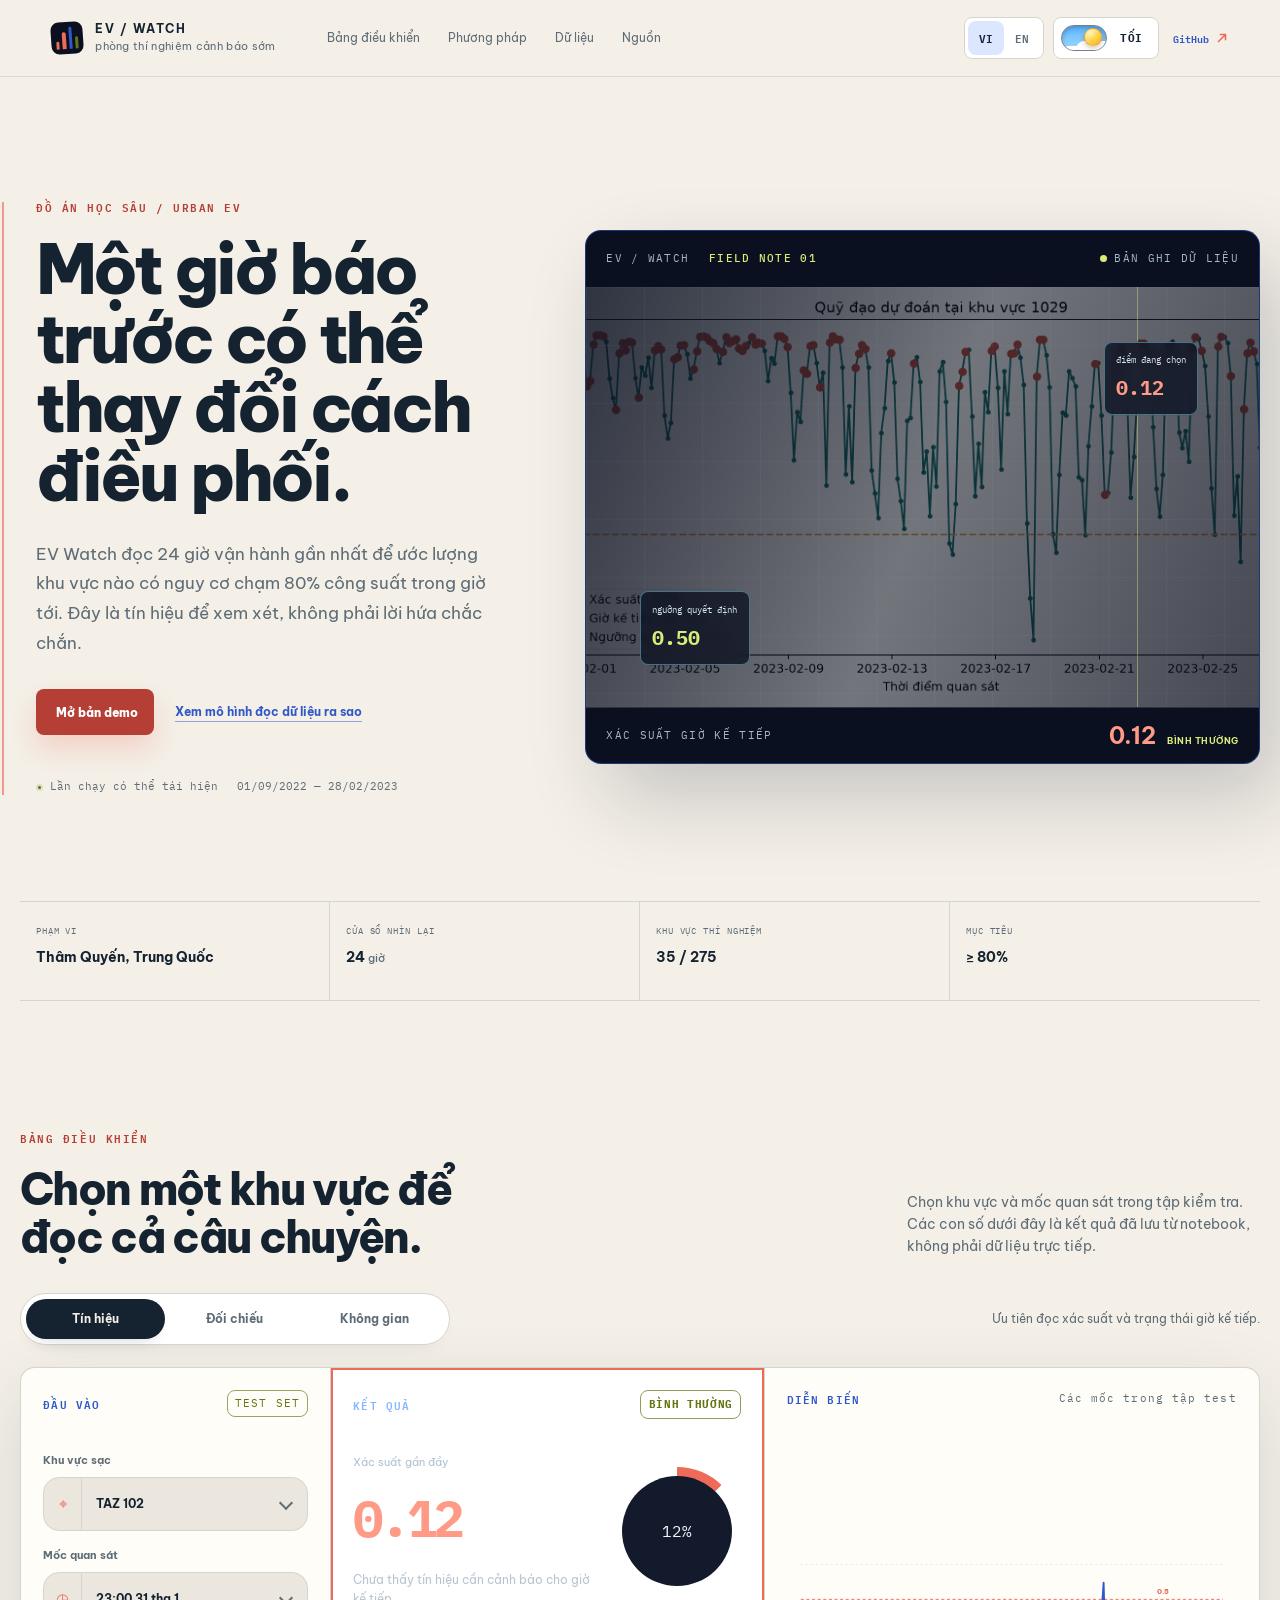
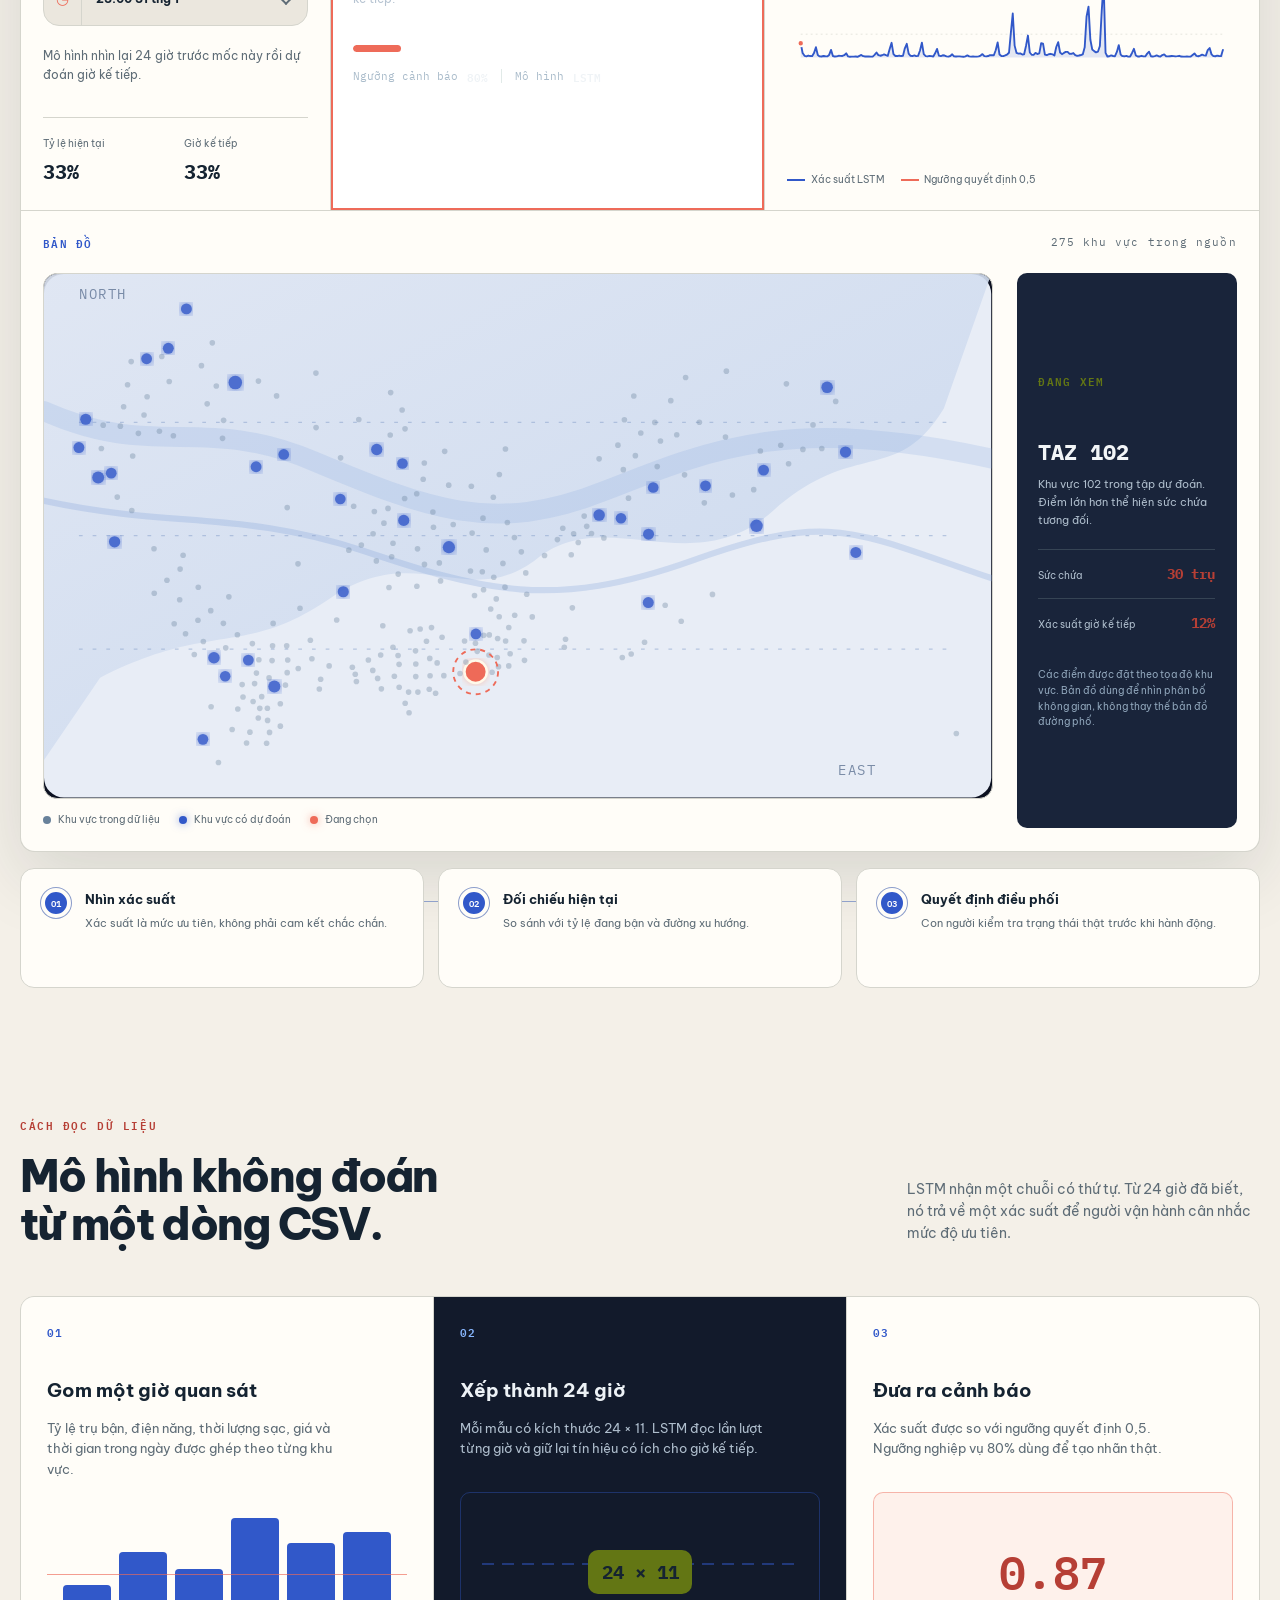
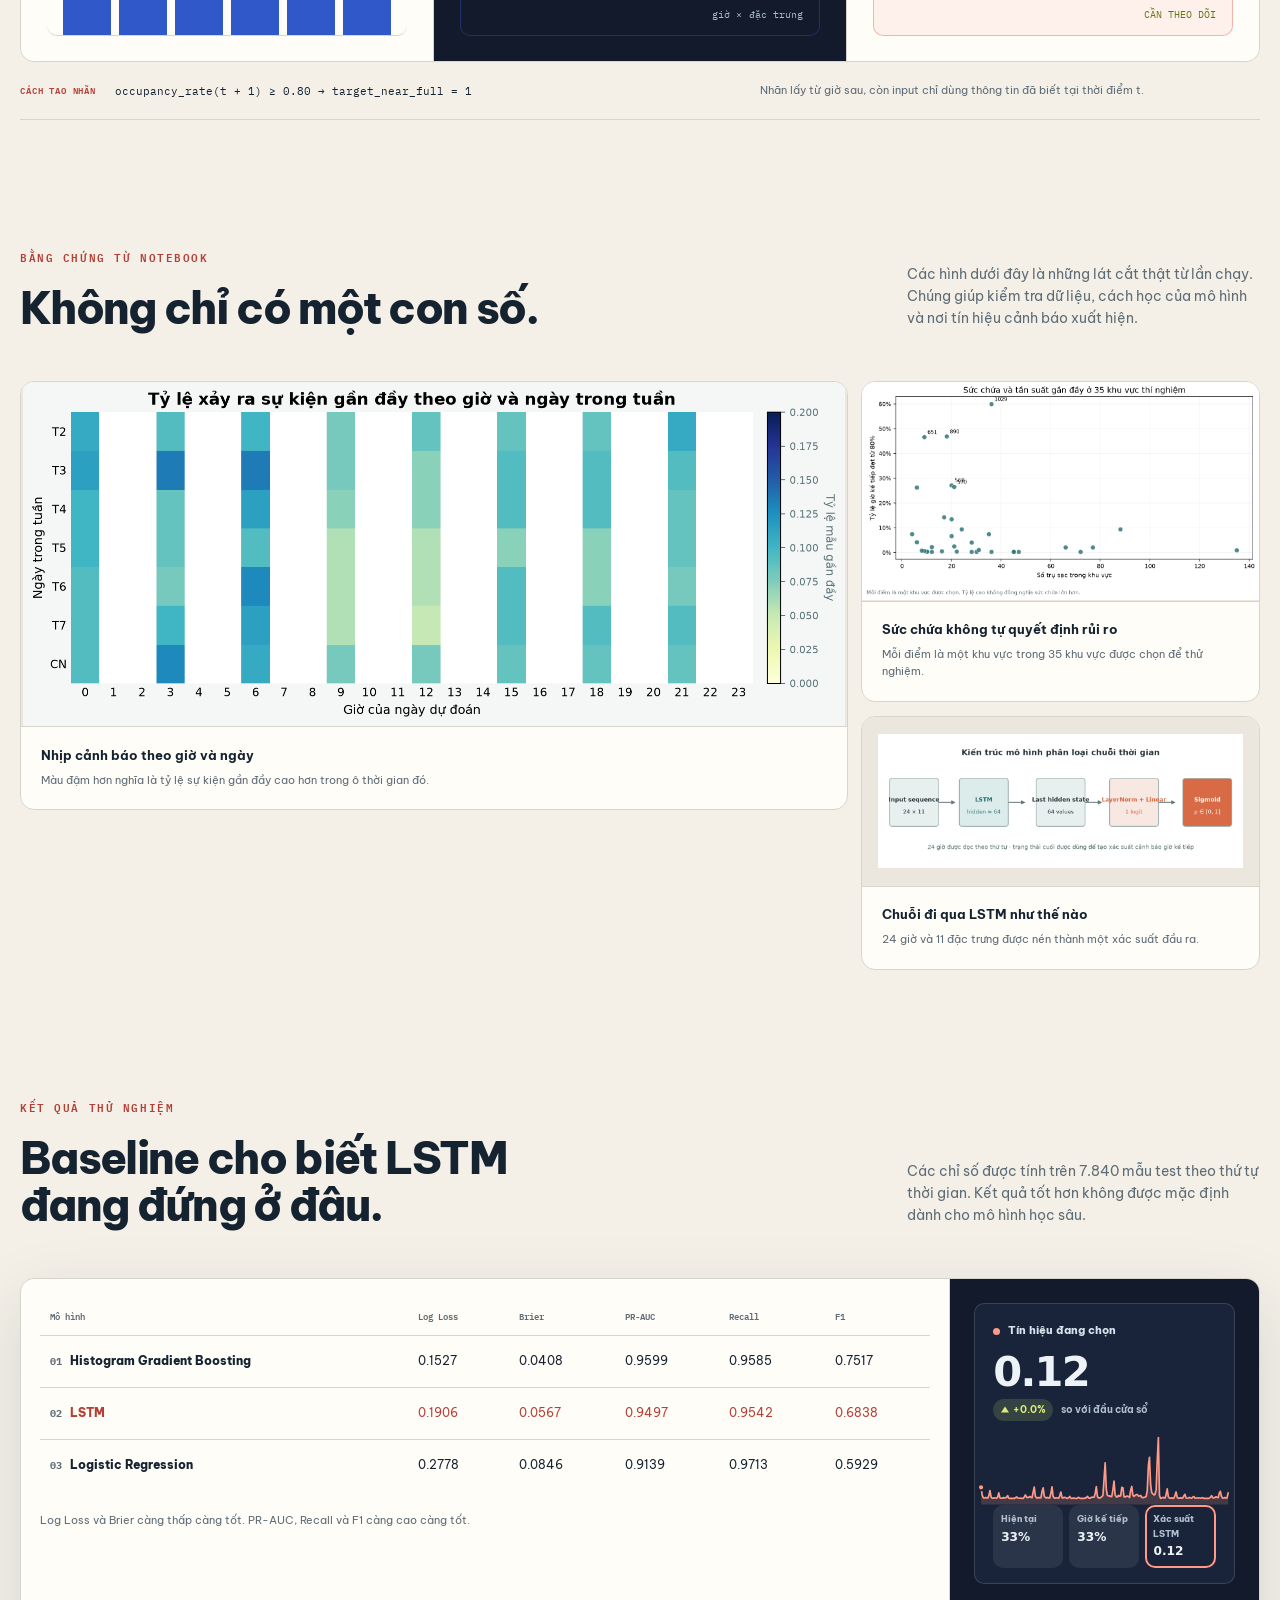
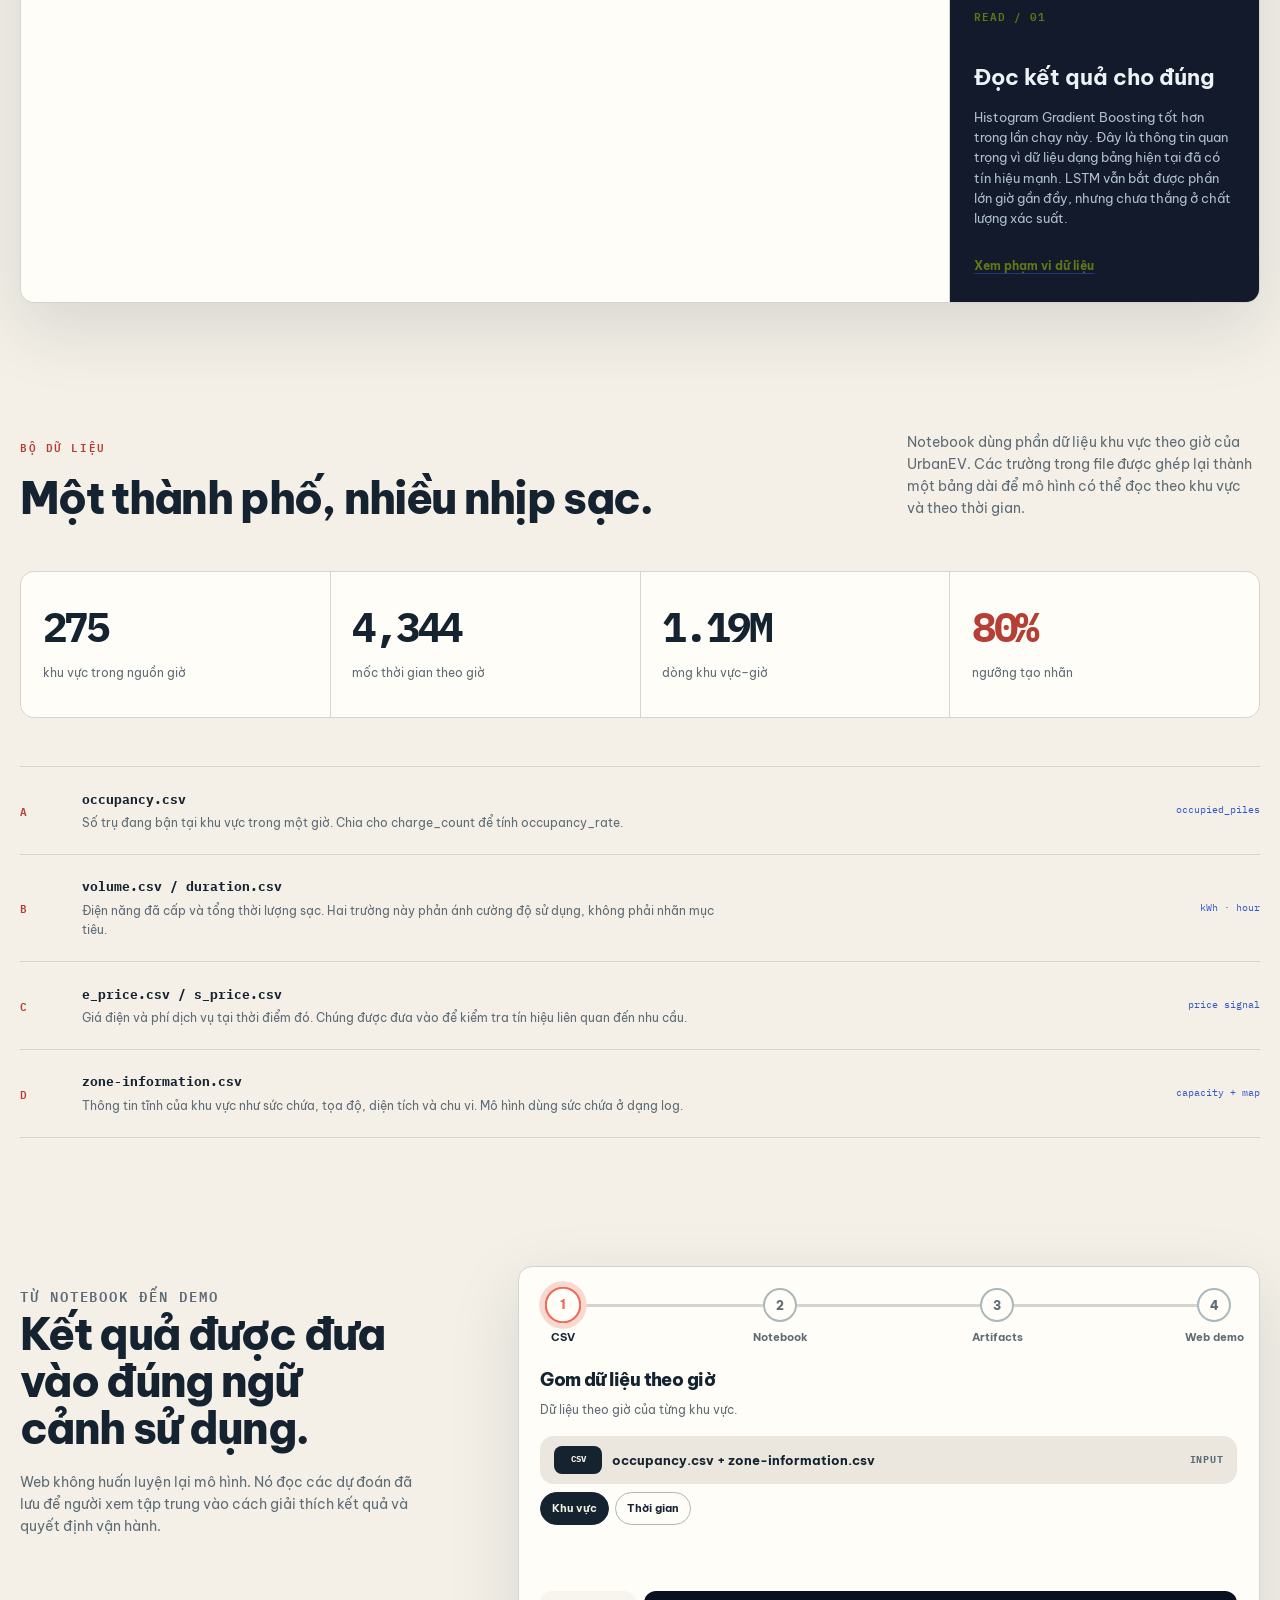
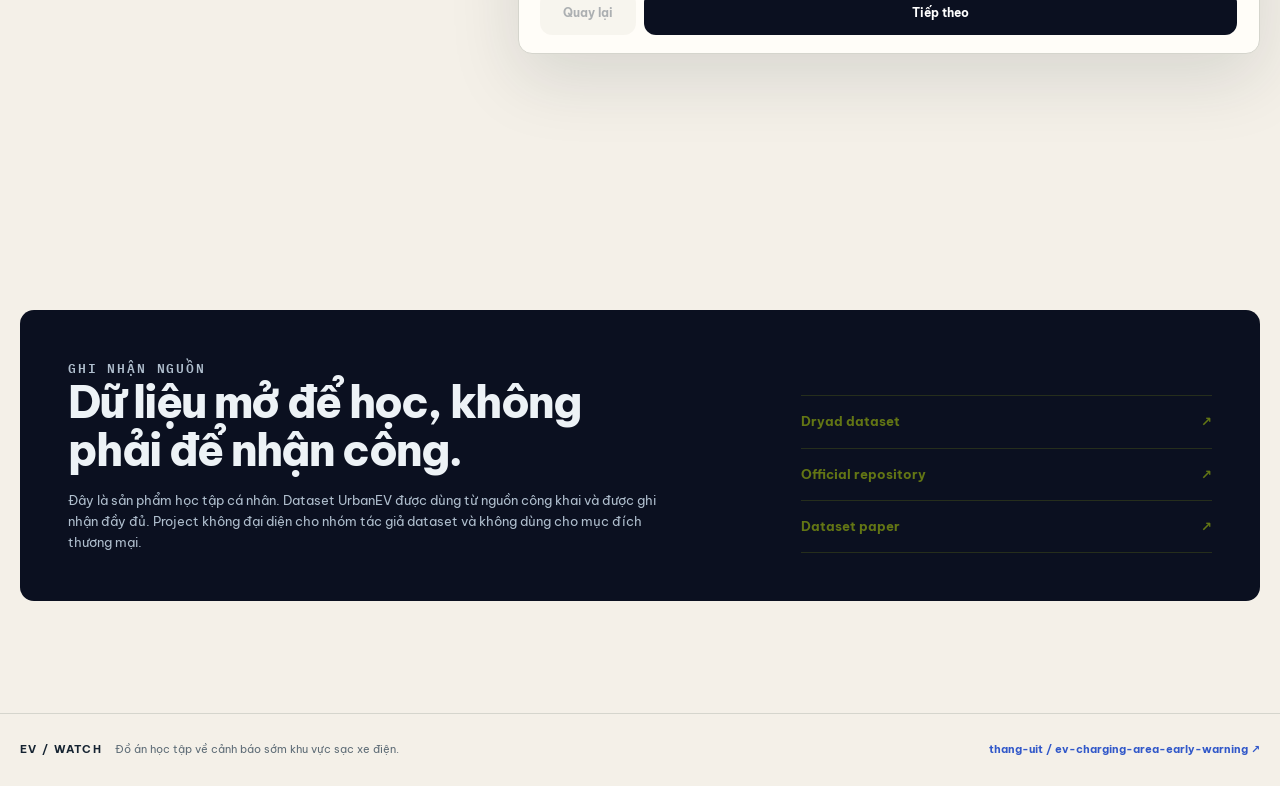
==== commit c1b94cc7: "Refine alignment and add Lucian dashboard components" ====
--- a/web/index.html
+++ b/web/index.html
@@ -10,8 +10,8 @@
     <link rel="preconnect" href="https://fonts.googleapis.com" />
     <link rel="preconnect" href="https://fonts.gstatic.com" crossorigin />
     <link href="https://fonts.googleapis.com/css2?family=Be+Vietnam+Pro:wght@400;500;600;700;800&family=IBM+Plex+Mono:wght@400;500;600&display=swap" rel="stylesheet" />
-    <link rel="stylesheet" href="./assets/css/style.css?v=20261019-5" />
-    <link rel="stylesheet" href="./assets/css/lucian-components.css?v=20261019-2" />
+    <link rel="stylesheet" href="./assets/css/style.css?v=20261019-7" />
+    <link rel="stylesheet" href="./assets/css/lucian-components.css?v=20261019-4" />
     <script>
       try {
         const savedTheme = localStorage.getItem('ev-warning-theme');
@@ -24,7 +24,7 @@
     <header class="site-header">
       <a class="brand" href="#top" aria-label="EV Watch"><span class="brand-mark" aria-hidden="true"><i></i><i></i><i></i><i></i></span><span class="brand-copy"><strong>EV / WATCH</strong><small data-i18n="brand.subtitle">phòng thí nghiệm cảnh báo sớm</small></span></a>
       <nav class="main-nav" aria-label="Điều hướng chính" data-i18n-aria="nav.aria"><a href="#dashboard" data-nav="dashboard" data-i18n="nav.dashboard">Bảng điều khiển</a><a href="#method" data-nav="method" data-i18n="nav.method">Phương pháp</a><a href="#dataset" data-nav="dataset" data-i18n="nav.dataset">Dữ liệu</a><a href="#references" data-nav="references" data-i18n="nav.references">Nguồn</a></nav>
-      <div class="header-actions"><div class="language-switch" role="group" aria-label="Ngôn ngữ" data-i18n-aria="language.aria"><button type="button" class="language-button is-active" data-language="vi">VI</button><button type="button" class="language-button" data-language="en">EN</button></div><button class="theme-toggle" id="themeToggle" type="button" aria-label="Đổi giao diện sáng tối" data-i18n-aria="theme.aria" title="Đổi giao diện"><span class="theme-toggle-track" aria-hidden="true"><span class="theme-toggle-thumb"></span></span><span class="theme-toggle-label" data-i18n="theme.label">TỐI</span></button><a class="github-link" href="https://github.com/thang-uit/ev-charging-area-early-warning" target="_blank" rel="noreferrer">GitHub <span aria-hidden="true">↗</span></a></div>
+      <div class="header-actions"><div class="language-switch" role="group" aria-label="Ngôn ngữ" data-i18n-aria="language.aria"><button type="button" class="language-button is-active" data-language="vi">VI</button><button type="button" class="language-button" data-language="en">EN</button></div><button class="theme-toggle" id="themeToggle" type="button" aria-label="Đổi giao diện sáng tối" data-i18n-aria="theme.aria" title="Đổi giao diện"><span class="theme-toggle-track" aria-hidden="true"><span class="theme-toggle-thumb"></span></span><span class="theme-toggle-label" data-i18n="theme.label">TỐI</span></button><a class="github-link" href="https://github.com/thang-uit/ev-charging-area-early-warning" target="_blank" rel="noreferrer">GitHub <svg viewBox="0 0 16 16" aria-hidden="true"><path d="M4 12 12 4M6 4h6v6"/></svg></a></div>
       <button class="menu-button" id="menuToggle" type="button" aria-expanded="false" aria-controls="mobileNav" aria-label="Mở menu" data-i18n-aria="menu.aria"><span aria-hidden="true"></span><span aria-hidden="true"></span><span aria-hidden="true"></span></button>
     </header>
     <div class="mobile-nav-scrim" id="mobileNavScrim" hidden></div>
@@ -38,21 +38,21 @@
 
       <section class="signal-strip section-shell reveal" aria-label="Tóm tắt dữ liệu" data-i18n-aria="strip.aria"><div><span class="strip-label" data-i18n="strip.location">PHẠM VI</span><strong>Thâm Quyến, Trung Quốc</strong></div><div><span class="strip-label" data-i18n="strip.window">CỬA SỔ NHÌN LẠI</span><strong>24 <small data-i18n="strip.hours">giờ</small></strong></div><div><span class="strip-label" data-i18n="strip.zones">KHU VỰC THÍ NGHIỆM</span><strong>35 / 275</strong></div><div><span class="strip-label" data-i18n="strip.target">MỤC TIÊU</span><strong>≥ 80%</strong></div></section>
 
-      <section class="section-shell dashboard-section" id="dashboard"><div class="section-heading reveal"><div><p class="eyebrow" data-i18n="dashboard.eyebrow">BẢNG ĐIỀU KHIỂN</p><h2 data-i18n="dashboard.title">Chọn một khu vực để đọc cả câu chuyện.</h2></div><p data-i18n="dashboard.description">Chọn khu vực và mốc quan sát trong tập kiểm tra. Các con số dưới đây là kết quả đã lưu từ notebook, không phải dữ liệu trực tiếp.</p></div><div class="dashboard-grid"><section class="control-panel panel reveal"><div class="panel-top"><span class="panel-kicker" data-i18n="dashboard.inputKicker">ĐẦU VÀO</span><span class="data-badge">TEST SET</span></div><label for="zoneSelectTrigger" data-i18n="dashboard.zoneLabel">Khu vực sạc</label><div class="select-control" data-select-control="zone"><span class="select-symbol" aria-hidden="true">⌖</span><button class="select-trigger" id="zoneSelectTrigger" type="button" aria-haspopup="listbox" aria-expanded="false" aria-controls="zoneSelectMenu"><span class="select-value">--</span><span class="select-chevron" aria-hidden="true">⌄</span></button><div class="select-menu" id="zoneSelectMenu" role="listbox" hidden></div></div><label for="timeSelectTrigger" data-i18n="dashboard.timeLabel">Mốc quan sát</label><div class="select-control" data-select-control="time"><span class="select-symbol" aria-hidden="true">◷</span><button class="select-trigger" id="timeSelectTrigger" type="button" aria-haspopup="listbox" aria-expanded="false" aria-controls="timeSelectMenu"><span class="select-value">--</span><span class="select-chevron" aria-hidden="true">⌄</span></button><div class="select-menu" id="timeSelectMenu" role="listbox" hidden></div></div><p class="input-note" data-i18n="dashboard.inputNote">Mô hình nhìn lại 24 giờ trước mốc này rồi dự đoán giờ kế tiếp.</p><div class="mini-stats"><div><span data-i18n="dashboard.current">Tỷ lệ hiện tại</span><strong id="currentRate">--</strong></div><div><span data-i18n="dashboard.next">Giờ kế tiếp</span><strong id="targetRate">--</strong></div></div></section><section class="prediction-panel panel reveal delay-1"><div class="panel-top"><span class="panel-kicker" data-i18n="dashboard.outputKicker">KẾT QUẢ</span><span id="riskLabel" class="risk-label">--</span></div><div class="prediction-row"><div><span class="prediction-label" data-i18n="dashboard.probability">Xác suất gần đầy</span><strong id="probability">--</strong><p id="predictionMessage" class="prediction-message">--</p></div><div class="probability-ring" id="probabilityRing"><span id="probabilityRingText">--</span></div></div><div class="meter"><span id="probabilityMeter"></span></div><div class="prediction-footer"><span data-i18n="dashboard.threshold">Ngưỡng cảnh báo</span><b>80%</b><span class="separator"></span><span data-i18n="dashboard.model">Mô hình</span><b>LSTM</b></div></section><section class="trend-panel panel reveal delay-2"><div class="panel-top"><span class="panel-kicker" data-i18n="dashboard.contextKicker">DIỄN BIẾN</span><span data-i18n="dashboard.trendLabel">Các mốc trong tập test</span></div><div class="trend-chart" id="trendChart" role="img" aria-label="Đường xác suất dự đoán theo thời gian"></div><div class="chart-legend"><span><i class="legend-probability"></i><span data-i18n="dashboard.probabilityLine">Xác suất LSTM</span></span><span><i class="legend-threshold"></i><span data-i18n="dashboard.thresholdLine">Ngưỡng quyết định 0,5</span></span></div></section><section class="spatial-panel panel reveal delay-3" aria-labelledby="mapTitle"><div class="panel-top"><span class="panel-kicker" data-i18n="dashboard.mapKicker">BẢN ĐỒ</span><span data-i18n="dashboard.mapScope">275 khu vực trong nguồn</span></div><div class="spatial-layout"><div><div class="zone-map" id="zoneMap" role="img" aria-labelledby="mapTitle"></div><div class="map-legend"><span><i class="map-dot map-dot-context"></i><span data-i18n="dashboard.mapAll">Khu vực trong dữ liệu</span></span><span><i class="map-dot map-dot-selected"></i><span data-i18n="dashboard.mapExperiment">Khu vực có dự đoán</span></span><span><i class="map-dot map-dot-active"></i><span data-i18n="dashboard.mapActive">Đang chọn</span></span></div></div><aside class="map-reading"><span class="reading-index" data-i18n="dashboard.mapReading">ĐANG XEM</span><h3 id="mapTitle">TAZ --</h3><p id="mapZoneDetail">--</p><div class="map-stat"><span data-i18n="dashboard.mapCapacity">Sức chứa</span><strong id="mapCapacity">--</strong></div><div class="map-stat"><span data-i18n="dashboard.mapProbability">Xác suất giờ kế tiếp</span><strong id="mapProbability">--</strong></div><p class="map-note" data-i18n="dashboard.mapNote">Các điểm được đặt theo tọa độ khu vực. Bản đồ dùng để nhìn phân bố không gian, không thay thế bản đồ đường phố.</p></aside></div></section></div><div class="operator-rail reveal delay-3"><div class="operator-step"><span>01</span><div><strong data-i18n="dashboard.action1.title">Nhìn xác suất</strong><p data-i18n="dashboard.action1.body">Xác suất là mức ưu tiên, không phải cam kết chắc chắn.</p></div></div><div class="operator-step"><span>02</span><div><strong data-i18n="dashboard.action2.title">Đối chiếu hiện tại</strong><p data-i18n="dashboard.action2.body">So sánh với tỷ lệ đang bận và đường xu hướng.</p></div></div><div class="operator-step"><span>03</span><div><strong data-i18n="dashboard.action3.title">Quyết định điều phối</strong><p data-i18n="dashboard.action3.body">Con người kiểm tra trạng thái thật trước khi hành động.</p></div></div></div></section>
+      <section class="section-shell dashboard-section" id="dashboard"><div class="section-heading reveal"><div><p class="eyebrow" data-i18n="dashboard.eyebrow">BẢNG ĐIỀU KHIỂN</p><h2 data-i18n="dashboard.title">Chọn một khu vực để đọc cả câu chuyện.</h2></div><p data-i18n="dashboard.description">Chọn khu vực và mốc quan sát trong tập kiểm tra. Các con số dưới đây là kết quả đã lưu từ notebook, không phải dữ liệu trực tiếp.</p></div><div class="dashboard-toolbar reveal"><div class="dashboard-view-tabs u039" data-view-tabs><div class="u039-tabs" role="tablist" aria-label="Ngữ cảnh bảng điều khiển" data-i18n-aria="dashboard.viewsAria"><span class="u039-pill" aria-hidden="true"></span><button class="u039-tab" type="button" role="tab" aria-selected="true" data-view="signal" data-i18n="dashboard.viewSignal">Tín hiệu</button><button class="u039-tab" type="button" role="tab" aria-selected="false" data-view="context" data-i18n="dashboard.viewContext">Đối chiếu</button><button class="u039-tab" type="button" role="tab" aria-selected="false" data-view="map" data-i18n="dashboard.viewMap">Không gian</button></div></div><p class="dashboard-view-note" id="dashboardViewNote" aria-live="polite" data-i18n="dashboard.viewSignalNote">Ưu tiên đọc xác suất và trạng thái giờ kế tiếp.</p></div><div class="dashboard-grid" id="dashboardGrid"><section class="control-panel panel reveal"><div class="panel-top"><span class="panel-kicker" data-i18n="dashboard.inputKicker">ĐẦU VÀO</span><span class="data-badge">TEST SET</span></div><label for="zoneSelectTrigger" data-i18n="dashboard.zoneLabel">Khu vực sạc</label><div class="select-control" data-select-control="zone"><span class="select-symbol" aria-hidden="true">⌖</span><button class="select-trigger" id="zoneSelectTrigger" type="button" aria-haspopup="listbox" aria-expanded="false" aria-controls="zoneSelectMenu"><span class="select-value">--</span><span class="select-chevron" aria-hidden="true">⌄</span></button><div class="select-menu" id="zoneSelectMenu" role="listbox" hidden></div></div><label for="timeSelectTrigger" data-i18n="dashboard.timeLabel">Mốc quan sát</label><div class="select-control" data-select-control="time"><span class="select-symbol" aria-hidden="true">◷</span><button class="select-trigger" id="timeSelectTrigger" type="button" aria-haspopup="listbox" aria-expanded="false" aria-controls="timeSelectMenu"><span class="select-value">--</span><span class="select-chevron" aria-hidden="true">⌄</span></button><div class="select-menu" id="timeSelectMenu" role="listbox" hidden></div></div><p class="input-note" data-i18n="dashboard.inputNote">Mô hình nhìn lại 24 giờ trước mốc này rồi dự đoán giờ kế tiếp.</p><div class="mini-stats"><div><span data-i18n="dashboard.current">Tỷ lệ hiện tại</span><strong id="currentRate">--</strong></div><div><span data-i18n="dashboard.next">Giờ kế tiếp</span><strong id="targetRate">--</strong></div></div></section><section class="prediction-panel panel reveal delay-1"><div class="panel-top"><span class="panel-kicker" data-i18n="dashboard.outputKicker">KẾT QUẢ</span><span id="riskLabel" class="risk-label">--</span></div><div class="prediction-row"><div><span class="prediction-label" data-i18n="dashboard.probability">Xác suất gần đầy</span><strong id="probability">--</strong><p id="predictionMessage" class="prediction-message">--</p></div><div class="probability-ring" id="probabilityRing"><span id="probabilityRingText">--</span></div></div><div class="meter"><span id="probabilityMeter"></span></div><div class="prediction-footer"><span data-i18n="dashboard.threshold">Ngưỡng cảnh báo</span><b>80%</b><span class="separator"></span><span data-i18n="dashboard.model">Mô hình</span><b>LSTM</b></div></section><section class="trend-panel panel reveal delay-2"><div class="panel-top"><span class="panel-kicker" data-i18n="dashboard.contextKicker">DIỄN BIẾN</span><span data-i18n="dashboard.trendLabel">Các mốc trong tập test</span></div><div class="trend-chart" id="trendChart" role="img" aria-label="Đường xác suất dự đoán theo thời gian"></div><div class="chart-legend"><span><i class="legend-probability"></i><span data-i18n="dashboard.probabilityLine">Xác suất LSTM</span></span><span><i class="legend-threshold"></i><span data-i18n="dashboard.thresholdLine">Ngưỡng quyết định 0,5</span></span></div></section><section class="spatial-panel panel reveal delay-3" aria-labelledby="mapTitle"><div class="panel-top"><span class="panel-kicker" data-i18n="dashboard.mapKicker">BẢN ĐỒ</span><span data-i18n="dashboard.mapScope">275 khu vực trong nguồn</span></div><div class="spatial-layout"><div><div class="zone-map" id="zoneMap" role="img" aria-labelledby="mapTitle"></div><div class="map-legend"><span><i class="map-dot map-dot-context"></i><span data-i18n="dashboard.mapAll">Khu vực trong dữ liệu</span></span><span><i class="map-dot map-dot-selected"></i><span data-i18n="dashboard.mapExperiment">Khu vực có dự đoán</span></span><span><i class="map-dot map-dot-active"></i><span data-i18n="dashboard.mapActive">Đang chọn</span></span></div></div><aside class="map-reading"><span class="reading-index" data-i18n="dashboard.mapReading">ĐANG XEM</span><h3 id="mapTitle">TAZ --</h3><p id="mapZoneDetail">--</p><div class="map-stat"><span data-i18n="dashboard.mapCapacity">Sức chứa</span><strong id="mapCapacity">--</strong></div><div class="map-stat"><span data-i18n="dashboard.mapProbability">Xác suất giờ kế tiếp</span><strong id="mapProbability">--</strong></div><p class="map-note" data-i18n="dashboard.mapNote">Các điểm được đặt theo tọa độ khu vực. Bản đồ dùng để nhìn phân bố không gian, không thay thế bản đồ đường phố.</p></aside></div></section></div><div class="operator-rail reveal delay-3"><div class="operator-step"><span>01</span><div><strong data-i18n="dashboard.action1.title">Nhìn xác suất</strong><p data-i18n="dashboard.action1.body">Xác suất là mức ưu tiên, không phải cam kết chắc chắn.</p></div></div><div class="operator-step"><span>02</span><div><strong data-i18n="dashboard.action2.title">Đối chiếu hiện tại</strong><p data-i18n="dashboard.action2.body">So sánh với tỷ lệ đang bận và đường xu hướng.</p></div></div><div class="operator-step"><span>03</span><div><strong data-i18n="dashboard.action3.title">Quyết định điều phối</strong><p data-i18n="dashboard.action3.body">Con người kiểm tra trạng thái thật trước khi hành động.</p></div></div></div></section>
 
       <section class="section-shell method-section" id="method"><div class="section-heading reveal"><div><p class="eyebrow" data-i18n="method.eyebrow">CÁCH ĐỌC DỮ LIỆU</p><h2 data-i18n="method.title">Mô hình không đoán từ một dòng CSV.</h2></div><p data-i18n="method.description">LSTM nhận một chuỗi có thứ tự. Từ 24 giờ đã biết, nó trả về một xác suất để người vận hành cân nhắc mức độ ưu tiên.</p></div><div class="method-flow"><article class="flow-card reveal"><span class="flow-number">01</span><h3 data-i18n="method.step1.title">Gom một giờ quan sát</h3><p data-i18n="method.step1.body">Tỷ lệ trụ bận, điện năng, thời lượng sạc, giá và thời gian trong ngày được ghép theo từng khu vực.</p><div class="flow-visual signal-bars"><span style="height:35%"></span><span style="height:58%"></span><span style="height:46%"></span><span style="height:82%"></span><span style="height:64%"></span><span style="height:72%"></span></div></article><article class="flow-card featured reveal delay-1"><span class="flow-number">02</span><h3 data-i18n="method.step2.title">Xếp thành 24 giờ</h3><p data-i18n="method.step2.body">Mỗi mẫu có kích thước 24 × 11. LSTM đọc lần lượt từng giờ và giữ lại tín hiệu có ích cho giờ kế tiếp.</p><div class="flow-visual sequence-visual"><span class="sequence-line"></span><b>24 × 11</b><small data-i18n="method.sequence">giờ × đặc trưng</small></div></article><article class="flow-card reveal delay-2"><span class="flow-number">03</span><h3 data-i18n="method.step3.title">Đưa ra cảnh báo</h3><p data-i18n="method.step3.body">Xác suất được so với ngưỡng quyết định 0,5. Ngưỡng nghiệp vụ 80% dùng để tạo nhãn thật.</p><div class="flow-visual alert-visual"><span>0.87</span><small data-i18n="method.watch">CẦN THEO DÕI</small></div></article></div><div class="formula-row reveal"><span class="formula-label" data-i18n="method.formulaLabel">CÁCH TẠO NHÃN</span><code>occupancy_rate(t + 1) ≥ 0.80 → target_near_full = 1</code><span class="formula-note" data-i18n="method.formulaNote">Nhãn lấy từ giờ sau, còn input chỉ dùng thông tin đã biết tại thời điểm t.</span></div></section>
 
       <section class="section-shell evidence-section" id="evidence"><div class="section-heading reveal"><div><p class="eyebrow" data-i18n="evidence.eyebrow">BẰNG CHỨNG TỪ NOTEBOOK</p><h2 data-i18n="evidence.title">Không chỉ có một con số.</h2></div><p data-i18n="evidence.description">Các hình dưới đây là những lát cắt thật từ lần chạy. Chúng giúp kiểm tra dữ liệu, cách học của mô hình và nơi tín hiệu cảnh báo xuất hiện.</p></div><div class="evidence-grid"><figure class="evidence-figure evidence-large reveal"><img src="./assets/figures/weekday-hour-heatmap.png" alt="" data-i18n-alt="evidence.heatmapAlt" loading="lazy" /><figcaption><strong data-i18n="evidence.heatmapTitle">Nhịp cảnh báo theo giờ và ngày</strong><span data-i18n="evidence.heatmapBody">Màu đậm hơn nghĩa là tỷ lệ sự kiện gần đầy cao hơn trong ô thời gian đó.</span></figcaption></figure><figure class="evidence-figure reveal delay-1"><img src="./assets/figures/zone-capacity-event-rate.png" alt="" data-i18n-alt="evidence.capacityAlt" loading="lazy" /><figcaption><strong data-i18n="evidence.capacityTitle">Sức chứa không tự quyết định rủi ro</strong><span data-i18n="evidence.capacityBody">Mỗi điểm là một khu vực trong 35 khu vực được chọn để thử nghiệm.</span></figcaption></figure><figure class="evidence-figure reveal delay-2"><img src="./assets/figures/lstm-architecture.png" alt="" data-i18n-alt="evidence.architectureAlt" loading="lazy" /><figcaption><strong data-i18n="evidence.architectureTitle">Chuỗi đi qua LSTM như thế nào</strong><span data-i18n="evidence.architectureBody">24 giờ và 11 đặc trưng được nén thành một xác suất đầu ra.</span></figcaption></figure></div></section>
 
-      <section class="section-shell results-section" id="results"><div class="section-heading reveal"><div><p class="eyebrow" data-i18n="results.eyebrow">KẾT QUẢ THỬ NGHIỆM</p><h2 data-i18n="results.title">Baseline cho biết LSTM đang đứng ở đâu.</h2></div><p data-i18n="results.description">Các chỉ số được tính trên 7.840 mẫu test theo thứ tự thời gian. Kết quả tốt hơn không được mặc định dành cho mô hình học sâu.</p></div><div class="results-layout"><div class="metrics-table-wrap panel reveal"><table><thead><tr><th data-i18n="results.model">Mô hình</th><th>Log Loss</th><th>Brier</th><th>PR-AUC</th><th>Recall</th><th>F1</th></tr></thead><tbody id="metricsBody"></tbody></table><p class="table-footnote" data-i18n="results.tableNote">Log Loss và Brier càng thấp càng tốt. PR-AUC, Recall và F1 càng cao càng tốt.</p></div><div class="result-reading reveal delay-1"><span class="reading-index">READ / 01</span><h3 data-i18n="results.noteTitle">Đọc kết quả cho đúng</h3><p data-i18n="results.noteBody">Histogram Gradient Boosting tốt hơn trong lần chạy này. Đây là thông tin quan trọng vì dữ liệu dạng bảng hiện tại đã có tín hiệu mạnh. LSTM vẫn bắt được phần lớn giờ gần đầy, nhưng chưa thắng ở chất lượng xác suất.</p><a href="#dataset" class="text-link" data-i18n="results.noteLink">Xem phạm vi dữ liệu</a></div></div></section>
+      <section class="section-shell results-section" id="results"><div class="section-heading reveal"><div><p class="eyebrow" data-i18n="results.eyebrow">KẾT QUẢ THỬ NGHIỆM</p><h2 data-i18n="results.title">Baseline cho biết LSTM đang đứng ở đâu.</h2></div><p data-i18n="results.description">Các chỉ số được tính trên 7.840 mẫu test theo thứ tự thời gian. Kết quả tốt hơn không được mặc định dành cho mô hình học sâu.</p></div><div class="results-layout"><div class="metrics-table-wrap panel reveal"><table><thead><tr><th data-i18n="results.model">Mô hình</th><th>Log Loss</th><th>Brier</th><th>PR-AUC</th><th>Recall</th><th>F1</th></tr></thead><tbody id="metricsBody"></tbody></table><p class="table-footnote" data-i18n="results.tableNote">Log Loss và Brier càng thấp càng tốt. PR-AUC, Recall và F1 càng cao càng tốt.</p></div><div class="result-reading reveal delay-1"><div class="metrics-pulse u098" id="metricPulse" aria-label="Chỉ số từ lần chạy" data-i18n-aria="results.pulseAria"><div class="u098-h"><span class="u098-live" aria-hidden="true"></span><span class="u098-tt" data-i18n="results.pulseTitle">Tín hiệu đang chọn</span></div><div class="u098-num" id="metricPulseNumber" role="img">--</div><div class="u098-dl"><span class="u098-bd" id="metricPulseBadge"><svg viewBox="0 0 10 10" aria-hidden="true"><path d="M5 1.5 9 7.5H1z"/></svg><b id="metricPulseDelta">--</b></span><span data-i18n="results.pulseCaption">so với đầu cửa sổ</span></div><div class="u098-sp" aria-hidden="true"><svg viewBox="0 0 340 96"><defs><linearGradient id="metricPulseGradient" x1="0" y1="0" x2="0" y2="1"><stop offset="0" stop-opacity=".24"/><stop offset="1" stop-opacity="0"/></linearGradient></defs><g id="metricPulseGraph"><path id="metricPulseArea" class="u098-ar"/><path id="metricPulseLine" class="u098-ln"/><circle id="metricPulseDot" class="u098-hd" r="4"/></g></svg></div><div class="u098-tabs" id="metricPulseTabs" role="group" aria-label="Chỉ số"></div></div><div class="result-copy"><span class="reading-index">READ / 01</span><h3 data-i18n="results.noteTitle">Đọc kết quả cho đúng</h3><p data-i18n="results.noteBody">Histogram Gradient Boosting tốt hơn trong lần chạy này. Đây là thông tin quan trọng vì dữ liệu dạng bảng hiện tại đã có tín hiệu mạnh. LSTM vẫn bắt được phần lớn giờ gần đầy, nhưng chưa thắng ở chất lượng xác suất.</p><a href="#dataset" class="text-link" data-i18n="results.noteLink">Xem phạm vi dữ liệu</a></div></div></div></section>
 
       <section class="section-shell dataset-section" id="dataset"><div class="section-heading reveal"><div><p class="eyebrow" data-i18n="dataset.eyebrow">BỘ DỮ LIỆU</p><h2 data-i18n="dataset.title">Một thành phố, nhiều nhịp sạc.</h2></div><p data-i18n="dataset.description">Notebook dùng phần dữ liệu khu vực theo giờ của UrbanEV. Các trường trong file được ghép lại thành một bảng dài để mô hình có thể đọc theo khu vực và theo thời gian.</p></div><div class="dataset-grid"><div class="dataset-stat reveal"><strong>275</strong><span data-i18n="dataset.stat1">khu vực trong nguồn giờ</span></div><div class="dataset-stat reveal delay-1"><strong>4,344</strong><span data-i18n="dataset.stat2">mốc thời gian theo giờ</span></div><div class="dataset-stat reveal delay-2"><strong>1.19M</strong><span data-i18n="dataset.stat3">dòng khu vực–giờ</span></div><div class="dataset-stat accent reveal delay-3"><strong>80%</strong><span data-i18n="dataset.stat4">ngưỡng tạo nhãn</span></div></div><div class="field-list"><div class="field-item reveal"><span class="field-index">A</span><div><h3>occupancy.csv</h3><p data-i18n="dataset.field1">Số trụ đang bận tại khu vực trong một giờ. Chia cho charge_count để tính occupancy_rate.</p></div><code>occupied_piles</code></div><div class="field-item reveal delay-1"><span class="field-index">B</span><div><h3>volume.csv / duration.csv</h3><p data-i18n="dataset.field2">Điện năng đã cấp và tổng thời lượng sạc. Hai trường này phản ánh cường độ sử dụng, không phải nhãn mục tiêu.</p></div><code>kWh · hour</code></div><div class="field-item reveal delay-2"><span class="field-index">C</span><div><h3>e_price.csv / s_price.csv</h3><p data-i18n="dataset.field3">Giá điện và phí dịch vụ tại thời điểm đó. Chúng được đưa vào để kiểm tra tín hiệu liên quan đến nhu cầu.</p></div><code>price signal</code></div><div class="field-item reveal delay-3"><span class="field-index">D</span><div><h3>zone-information.csv</h3><p data-i18n="dataset.field4">Thông tin tĩnh của khu vực như sức chứa, tọa độ, diện tích và chu vi. Mô hình dùng sức chứa ở dạng log.</p></div><code>capacity + map</code></div></div></section>
 
-      <section class="section-shell workflow-section" id="workflow"><div class="workflow-heading reveal"><p class="eyebrow" data-i18n="workflow.eyebrow">TỪ NOTEBOOK ĐẾN DEMO</p><h2 data-i18n="workflow.title">Kết quả được đưa vào đúng ngữ cảnh sử dụng.</h2><p data-i18n="workflow.description">Web không huấn luyện lại mô hình. Nó đọc các dự đoán đã lưu để người xem tập trung vào cách giải thích kết quả và quyết định vận hành.</p></div><div class="workflow-rail"><div class="workflow-step reveal"><span>01</span><strong data-i18n="workflow.step1.title">CSV</strong><p data-i18n="workflow.step1.body">Dữ liệu theo giờ của từng khu vực.</p></div><div class="workflow-step reveal delay-1"><span>02</span><strong data-i18n="workflow.step2.title">Notebook</strong><p data-i18n="workflow.step2.body">Tạo chuỗi, train và đánh giá.</p></div><div class="workflow-step reveal delay-2"><span>03</span><strong data-i18n="workflow.step3.title">Artifacts</strong><p data-i18n="workflow.step3.body">Metric và dự đoán được lưu lại.</p></div><div class="workflow-step reveal delay-3"><span>04</span><strong data-i18n="workflow.step4.title">Web demo</strong><p data-i18n="workflow.step4.body">Người xem chọn khu vực và mốc giờ.</p></div></div></section>
+      <section class="section-shell workflow-section" id="workflow"><div class="workflow-heading reveal"><p class="eyebrow" data-i18n="workflow.eyebrow">TỪ NOTEBOOK ĐẾN DEMO</p><h2 data-i18n="workflow.title">Kết quả được đưa vào đúng ngữ cảnh sử dụng.</h2><p data-i18n="workflow.description">Web không huấn luyện lại mô hình. Nó đọc các dự đoán đã lưu để người xem tập trung vào cách giải thích kết quả và quyết định vận hành.</p></div><div class="u042 reveal" id="workflowStepper" data-workflow-stepper><ol class="u042-steps" aria-label="Luồng xử lý" data-i18n-aria="workflow.aria"><li class="u042-line" aria-hidden="true"><i></i></li><li class="u042-st"><button class="u042-dot" type="button" tabindex="-1"><span>1</span><svg viewBox="0 0 16 16"><path d="m3.5 8.4 3 3 6-6.4"/></svg></button><small data-i18n="workflow.step1.title">CSV</small></li><li class="u042-st"><button class="u042-dot" type="button" tabindex="-1"><span>2</span><svg viewBox="0 0 16 16"><path d="m3.5 8.4 3 3 6-6.4"/></svg></button><small data-i18n="workflow.step2.title">Notebook</small></li><li class="u042-st"><button class="u042-dot" type="button" tabindex="-1"><span>3</span><svg viewBox="0 0 16 16"><path d="m3.5 8.4 3 3 6-6.4"/></svg></button><small data-i18n="workflow.step3.title">Artifacts</small></li><li class="u042-st"><button class="u042-dot" type="button" tabindex="-1"><span>4</span><svg viewBox="0 0 16 16"><path d="m3.5 8.4 3 3 6-6.4"/></svg></button><small data-i18n="workflow.step4.title">Web demo</small></li></ol><div class="u042-view" aria-live="polite"><section class="u042-pane"><h3 data-i18n="workflow.step1.head">Gom dữ liệu theo giờ</h3><p data-i18n="workflow.step1.body">Các file CSV được ghép theo khu vực và mốc thời gian để tạo một bảng nhất quán.</p><div class="u042-fld"><span class="u042-file-mark">CSV</span><span data-i18n="workflow.step1.meta">occupancy.csv + zone-information.csv</span><small>INPUT</small></div><div class="u042-chips"><span class="on" data-i18n="workflow.step1.chip1">Khu vực</span><span data-i18n="workflow.step1.chip2">Thời gian</span></div></section><section class="u042-pane"><h3 data-i18n="workflow.step2.head">Tạo chuỗi cho LSTM</h3><p data-i18n="workflow.step2.body">Notebook chuẩn hóa dữ liệu rồi xếp 24 giờ gần nhất thành một mẫu đầu vào.</p><div class="u042-fld"><span class="u042-file-mark">24 × 11</span><span data-i18n="workflow.step2.meta">cửa sổ quan sát</span><small>INPUT</small></div><div class="u042-chips"><span class="on">LSTM</span><span data-i18n="workflow.step2.chip2">Baseline</span></div></section><section class="u042-pane"><h3 data-i18n="workflow.step3.head">Lưu kết quả đánh giá</h3><p data-i18n="workflow.step3.body">Metric, xác suất và hình phân tích được lưu lại để có thể kiểm tra và tái sử dụng.</p><div class="u042-fld"><span class="u042-file-mark">CSV</span><span data-i18n="workflow.step3.meta">metrics + predictions</span><small>OUTPUT</small></div><div class="u042-chips"><span class="on" data-i18n="workflow.step3.chip1">Có thể kiểm tra</span><span data-i18n="workflow.step3.chip2">Có thể lặp lại</span></div></section><section class="u042-pane"><h3 data-i18n="workflow.step4.head">Đưa kết quả vào web</h3><p data-i18n="workflow.step4.body">Web đọc file JSON đã lưu để người xem chọn khu vực, thời gian và hiểu tín hiệu.</p><div class="u042-fld"><span class="u042-file-mark">WEB</span><span data-i18n="workflow.step4.meta">GitHub Pages / EV Watch</span><small>VIEW</small></div><div class="u042-chips"><span class="on" data-i18n="workflow.step4.chip1">Tiếng Việt</span><span data-i18n="workflow.step4.chip2">English</span></div></section></div><div class="u042-foot"><button class="u042-b u042-prev" type="button" aria-disabled="true" data-workflow-prev>Quay lại</button><button class="u042-b u042-next" type="button" data-workflow-next>Tiếp theo</button></div></div></section>
 
       <section class="section-shell references-section" id="references"><div class="reference-panel reveal"><div><p class="eyebrow" data-i18n="references.eyebrow">GHI NHẬN NGUỒN</p><h2 data-i18n="references.title">Dữ liệu mở để học, không phải để nhận công.</h2><p data-i18n="references.body">Đây là sản phẩm học tập cá nhân. Dataset UrbanEV được dùng từ nguồn công khai và được ghi nhận đầy đủ. Project không đại diện cho nhóm tác giả dataset và không dùng cho mục đích thương mại.</p></div><div class="reference-links"><a href="https://doi.org/10.5061/dryad.np5hqc04z" target="_blank" rel="noreferrer">Dryad dataset <span>↗</span></a><a href="https://github.com/IntelligentSystemsLab/UrbanEV" target="_blank" rel="noreferrer">Official repository <span>↗</span></a><a href="https://doi.org/10.1038/s41597-025-04874-4" target="_blank" rel="noreferrer">Dataset paper <span>↗</span></a></div></div></section>
     </main>
     <footer class="site-footer"><div><strong>EV / WATCH</strong><span data-i18n="footer.text">Đồ án học tập về cảnh báo sớm khu vực sạc xe điện.</span></div><a href="https://github.com/thang-uit/ev-charging-area-early-warning" target="_blank" rel="noreferrer">thang-uit / ev-charging-area-early-warning ↗</a></footer>
-    <script type="module" src="./src/app.js"></script>
+    <script type="module" src="./src/app.js?v=20261019-7"></script>
   </body>
 </html>
--- a/web/assets/css/style.css
+++ b/web/assets/css/style.css
@@ -93,23 +93,24 @@
 .brand-copy strong { font-size: .76rem; letter-spacing: .14em; }
 .brand-copy small { margin-top: .35rem; color: var(--muted); font-size: .68rem; letter-spacing: .03em; }
 .main-nav { display: flex; gap: clamp(1rem, 2.2vw, 2.25rem); margin-right: auto; color: var(--muted); font-size: .76rem; }
-.main-nav a { position: relative; padding: 1.7rem 0; transition: color .3s var(--ease); }
+.main-nav a { position: relative; display: inline-flex; height: 76px; align-items: center; padding: 0; line-height: 1; transition: color .3s var(--ease); }
 .main-nav a::after { position: absolute; right: 0; bottom: 0; left: 0; height: 2px; background: var(--accent); content: ""; transform: scaleX(0); transform-origin: right; transition: transform .4s var(--ease); }
 .main-nav a:hover, .main-nav a:focus-visible, .main-nav a.is-current { color: var(--ink); }
 .main-nav a:hover::after, .main-nav a:focus-visible::after, .main-nav a.is-current::after { transform: scaleX(1); transform-origin: left; }
-.header-actions { display: flex; align-items: center; gap: .55rem; }
+.header-actions { display: flex; min-height: 76px; align-items: center; gap: .55rem; }
 .language-switch { display: inline-flex; align-items: center; height: 42px; padding: 3px; background: var(--surface-strong); border: 1px solid var(--line); border-radius: var(--radius-control); }
-.language-button { width: 36px; height: 34px; padding: 0; color: var(--muted); background: transparent; border: 0; border-radius: var(--radius-control); font-family: var(--font-mono); font-size: .7rem; font-weight: 600; }
+.language-button { width: 36px; height: 34px; padding: 0; color: var(--muted); background: transparent; border: 0; border-radius: var(--radius-control); font-family: var(--font-mono); font-size: .7rem; font-weight: 600; line-height: 1; }
 .language-button.is-active { color: var(--ink); background: var(--data-soft); }
-.theme-toggle { display: inline-flex; align-items: center; gap: .55rem; height: 42px; min-height: 42px; padding: 3px .7rem 3px .45rem; color: var(--ink); background: var(--surface-strong); border: 1px solid var(--line); border-radius: var(--radius-control); transition: border-color .3s var(--ease), transform .3s var(--ease), background .3s var(--ease); }
-.theme-toggle:hover { border-color: var(--accent); transform: translateY(-2px); }
+.theme-toggle { display: inline-flex; align-items: center; gap: .55rem; height: 42px; min-height: 42px; padding: 3px .7rem 3px .45rem; color: var(--ink); background: var(--surface-strong); border: 1px solid var(--line); border-radius: var(--radius-control); line-height: 1; transition: border-color .3s var(--ease), background .3s var(--ease), box-shadow .3s var(--ease); }
+.theme-toggle:hover { border-color: var(--accent); box-shadow: 0 7px 18px -14px var(--accent); }
 .theme-toggle-track { position: relative; display: block; flex: 0 0 46px; width: 46px; min-width: 46px; height: 26px; padding: 2px; background: var(--night); border: 1px solid var(--line-strong); border-radius: var(--radius-pill); box-shadow: inset 0 1px 2px rgba(0, 0, 0, .2); transition: background .3s var(--ease), border-color .3s var(--ease); }
 .theme-toggle-thumb { display: block; width: 18px; height: 18px; background: var(--signal); border: 1px solid color-mix(in srgb, var(--surface-strong) 82%, transparent); border-radius: 50%; box-shadow: 0 1px 2px rgba(0, 0, 0, .22); transform: translateX(20px); transition: transform .35s var(--ease), background .35s var(--ease), box-shadow .35s var(--ease); }
 html[data-theme="dark"] .theme-toggle-thumb { background: var(--accent-on-dark); transform: translateX(0); }
 .theme-toggle-label { min-width: 2.8em; font-family: var(--font-mono); font-size: .68rem; font-weight: 700; letter-spacing: .04em; text-align: center; }
 html[data-theme="dark"] .theme-toggle-label { color: var(--accent-strong); }
-.github-link { margin-left: .35rem; color: var(--data); font-family: var(--font-mono); font-size: .65rem; font-weight: 600; }
-.github-link span { color: var(--accent); }
+.github-link { display: inline-flex; min-height: 42px; align-items: center; gap: .35rem; margin-left: .35rem; color: var(--data); font-family: var(--font-mono); font-size: .65rem; font-weight: 600; line-height: 1; }
+.github-link svg { width: 14px; height: 14px; fill: none; stroke: var(--accent); stroke-linecap: round; stroke-linejoin: round; stroke-width: 1.8; transition: transform .3s var(--ease); }
+.github-link:hover svg, .github-link:focus-visible svg { transform: translate(2px, -2px); }
 .menu-button { display: none; place-items: center; width: 44px; height: 44px; padding: 9px; color: var(--ink); background: var(--surface-strong); border: 1px solid var(--line); border-radius: var(--radius-control); }
 .menu-button span { display: block; width: 18px; height: 2px; margin: 2px 0; background: currentColor; }
 .mobile-nav[hidden], .mobile-nav-scrim[hidden] { display: none; }
@@ -162,7 +163,14 @@
 .section-heading { display: grid; grid-template-columns: minmax(0, 1.4fr) minmax(260px, .6fr); align-items: end; gap: 4rem; margin-bottom: 3rem; }
 .section-heading h2, .workflow-heading h2, .reference-panel h2 { max-width: 740px; margin: 0; font-size: clamp(2.15rem, 3.45vw, 3.75rem); font-weight: 800; line-height: 1.08; letter-spacing: -.038em; text-wrap: balance; }
 .section-heading > p, .workflow-heading > p { max-width: 410px; margin: 0 0 .25rem; color: var(--muted); font-size: .86rem; }
+.dashboard-toolbar { display: flex; align-items: center; justify-content: space-between; gap: 1.2rem; margin: -1rem 0 1.35rem; }
+.dashboard-view-note { max-width: 38ch; margin: 0; color: var(--muted); font-size: .72rem; line-height: 1.45; text-align: right; }
 .dashboard-grid { display: grid; grid-template-columns: .75fr 1.05fr 1.2fr; gap: 1px; overflow: visible; background: var(--line); border: 1px solid var(--line); border-radius: var(--radius-panel); box-shadow: var(--shadow); }
+.dashboard-grid > .panel { transition: background-color .35s var(--ease), box-shadow .35s var(--ease); }
+.dashboard-grid[data-focus="signal"] > .prediction-panel,
+.dashboard-grid[data-focus="context"] > .trend-panel,
+.dashboard-grid[data-focus="map"] > .spatial-panel { background: var(--surface-strong); outline: 2px solid var(--accent); outline-offset: -2px; }
+.dashboard-grid[data-focus="map"] > .spatial-panel { outline-color: var(--data); }
 .dashboard-grid > .control-panel { border-top-left-radius: var(--radius-panel); }
 .dashboard-grid > .trend-panel { border-top-right-radius: var(--radius-panel); }
 .dashboard-grid > .spatial-panel { border-bottom-right-radius: var(--radius-panel); border-bottom-left-radius: var(--radius-panel); }
@@ -310,10 +318,11 @@
 .model-name { display: inline-flex; align-items: center; gap: .5rem; font-weight: 800; }
 .rank { color: var(--muted); font-family: var(--font-mono); font-size: .6rem; }
 .table-footnote { margin: 1.3rem 0 .15rem; color: var(--muted); font-size: .67rem; }
-.result-reading { padding: 1.5rem; color: #edf2f6; background: var(--night-2); }
+.result-reading { display: flex; flex-direction: column; gap: 1.2rem; padding: 1.5rem; color: #edf2f6; background: var(--night-2); }
 .result-reading .reading-index { color: var(--signal); }
-.result-reading h3 { margin: 0 0 .8rem; font-size: 1.35rem; }
-.result-reading p { margin: 0 0 1.5rem; color: #afbecd; font-size: .79rem; }
+.result-copy { margin-top: auto; }
+.result-copy h3 { margin: 0 0 .8rem; font-size: 1.35rem; }
+.result-copy p { margin: 0 0 1.5rem; color: #afbecd; font-size: .79rem; }
 .result-reading .text-link { color: var(--signal); }
 
 .dataset-grid { display: grid; grid-template-columns: repeat(4, 1fr); gap: 1px; margin-bottom: 3rem; overflow: hidden; background: var(--line); border: 1px solid var(--line); border-radius: var(--radius-panel); }
@@ -384,6 +393,8 @@
 
 @media (max-width: 780px) {
   .site-header { gap: 1rem; }
+  .main-nav a { height: 64px; }
+  .header-actions { min-height: 64px; }
   .main-nav, .header-actions .github-link { display: none; }
   .header-actions { margin-left: auto; }
   .menu-button { display: grid; }
@@ -405,6 +416,8 @@
   .signal-strip > div:nth-child(-n + 2) { border-bottom: 1px solid var(--line); }
   .section-heading { display: block; margin-bottom: 2rem; }
   .section-heading > p { margin-top: 1rem; }
+  .dashboard-toolbar { align-items: flex-start; flex-direction: column; margin-top: 0; }
+  .dashboard-view-note { max-width: 46ch; text-align: left; }
   .dashboard-section, .method-section, .evidence-section, .results-section, .dataset-section, .workflow-section, .references-section { padding-top: 5.7rem; }
   .dashboard-grid, .method-flow, .results-layout { grid-template-columns: 1fr; }
   .dashboard-grid > .control-panel { border-top-right-radius: var(--radius-panel); }
@@ -429,6 +442,7 @@
   .workflow-section { display: block; padding-bottom: 6rem; }
   .workflow-heading { margin-bottom: 2rem; }
   .reference-panel { grid-template-columns: 1fr; padding: 1.5rem; }
+  .u098 { min-height: 240px; }
   .site-footer { display: block; }
   .site-footer a { display: block; margin-top: .8rem; }
   .field-item { grid-template-columns: 36px 1fr; }
@@ -441,6 +455,9 @@
   .brand-copy small { display: none; }
   .theme-toggle { padding: 0 .55rem; }
   .theme-toggle-label { display: none; }
+  .header-actions { gap: .35rem; }
+  .language-switch { height: 40px; }
+  .theme-toggle { width: 50px; justify-content: center; padding: 0; }
   .hero h1 { font-size: clamp(2.55rem, 13.2vw, 4rem); }
   .hero-lead { font-size: .91rem; }
   .hero-actions { align-items: flex-start; flex-direction: column; gap: 1rem; }
--- a/web/assets/css/lucian-components.css
+++ b/web/assets/css/lucian-components.css
@@ -130,3 +130,157 @@
   .select-menu,
   .select-option { transition-duration: .001ms; }
 }
+
+/* Lucian UX/UI Prompt #039 · MIT License (c) 2026 Seokwoooo · https://lucianlabs.dev/uxui-prompt/#039 */
+/* Sliding pill tabs adapted for dashboard reading contexts. */
+.u039 {
+  --ux-page: var(--bg);
+  --ux-surface: var(--surface-strong);
+  --ux-surface-2: var(--surface-soft);
+  --ux-ink: var(--ink);
+  --ux-ink-2: var(--muted);
+  --ux-line: var(--line);
+  --ux-shadow-strong: rgba(15, 26, 44, .24);
+  width: min(100%, 430px);
+}
+.u039-tabs { position: relative; display: flex; width: 100%; padding: 5px; background: var(--ux-surface); border: 1px solid var(--ux-line); border-radius: var(--radius-pill); box-shadow: 0 8px 24px -18px var(--ux-shadow-strong); }
+.u039-pill { position: absolute; top: 5px; bottom: 5px; left: 0; width: var(--w, 90px); border-radius: var(--radius-pill); background: var(--ink); box-shadow: 0 8px 16px -10px var(--ux-shadow-strong); transform: translateX(var(--x, 5px)); transition: transform .5s cubic-bezier(.2, 1.2, .4, 1), width .5s cubic-bezier(.2, 1.2, .4, 1); }
+.u039-tab { position: relative; flex: 1; z-index: 1; height: 40px; padding: 0 .75rem; color: var(--ux-ink-2); background: transparent; border: 0; border-radius: var(--radius-pill); font-family: var(--font-sans); font-size: .72rem; font-weight: 700; white-space: nowrap; transition: color .35s var(--ease); }
+.u039-tab[aria-selected="true"] { color: var(--bg); }
+.u039-tab:focus-visible { outline: 2px solid var(--accent); outline-offset: 2px; }
+.dashboard-view-tabs .u039-tab::after { display: none; }
+
+/* Lucian UX/UI Prompt #042 · MIT License (c) 2026 Seokwoooo · https://lucianlabs.dev/uxui-prompt/#042 */
+/* Step-by-step workflow adapted to the project's CSV-to-demo pipeline. */
+.u042 {
+  --ux-page: var(--bg);
+  --ux-surface: var(--surface);
+  --ux-surface-2: var(--surface-soft);
+  --ux-surface-3: var(--line);
+  --ux-ink: var(--ink);
+  --ux-ink-3: var(--muted);
+  --ux-line: var(--line);
+  --ux-line-2: var(--line-strong);
+  --ux-accent: var(--accent);
+  --ux-accent-soft: var(--accent-soft);
+  --ux-accent-ink: #fff;
+  --ux-mint: var(--signal);
+  --ux-grad: linear-gradient(90deg, var(--data), var(--accent));
+  --ux-shadow-strong: rgba(15, 26, 44, .28);
+  position: relative;
+  display: flex;
+  width: 100%;
+  min-height: 380px;
+  flex-direction: column;
+  padding: 1.35rem 1.35rem 1.1rem;
+  overflow: hidden;
+  background: var(--ux-surface);
+  border: 1px solid var(--ux-line);
+  border-radius: var(--radius-panel);
+  box-shadow: var(--shadow);
+}
+.u042-steps { position: relative; display: flex; justify-content: space-between; margin: 0 6px; padding: 0; list-style: none; }
+.u042-line { position: absolute; top: 16px; right: 17px; left: 17px; height: 3px; border-radius: 2px; background: var(--ux-surface-3); }
+.u042-line i { position: absolute; inset: 0; border-radius: inherit; background: var(--ux-grad); transform: scaleX(var(--p, 0)); transform-origin: 0 50%; transition: transform .6s var(--ease); }
+.u042-st { position: relative; display: flex; width: 34px; flex-direction: column; align-items: center; gap: 7px; }
+.u042-dot { position: relative; display: grid; width: 34px; height: 34px; place-items: center; padding: 0; color: var(--ux-ink-3); background: var(--ux-surface); border: 0; border-radius: 50%; box-shadow: inset 0 0 0 2px var(--ux-line-2); font-size: .76rem; font-weight: 780; transition: box-shadow .35s, background-color .35s, color .35s, transform .45s cubic-bezier(.2, 1.2, .4, 1); }
+.u042-dot:focus-visible { outline: 2px solid var(--ux-accent); outline-offset: 3px; }
+.u042-dot svg { position: absolute; width: 16px; height: 16px; fill: none; stroke: currentColor; stroke-width: 3; stroke-linecap: round; stroke-linejoin: round; opacity: 0; }
+.u042-dot path { stroke-dasharray: 16; stroke-dashoffset: 16; transition: stroke-dashoffset .35s var(--ease) .1s; }
+.u042-st.cur .u042-dot { color: var(--ux-accent); box-shadow: inset 0 0 0 2px var(--ux-accent), 0 0 0 5px var(--ux-accent-soft); transform: scale(1.08); }
+.u042-st.done .u042-dot { color: var(--ux-accent-ink); background: var(--ux-accent); box-shadow: none; cursor: pointer; }
+.u042-st.done .u042-dot span { opacity: 0; }
+.u042-st.done .u042-dot svg { opacity: 1; }
+.u042-st.done .u042-dot path { stroke-dashoffset: 0; }
+.u042-st small { color: var(--ux-ink-3); font-size: .66rem; font-weight: 700; white-space: nowrap; transition: color .3s; }
+.u042-st.cur small, .u042-st.done small { color: var(--ux-ink); }
+.u042-view { position: relative; flex: 1; min-height: 214px; margin-top: 1.2rem; overflow: hidden; }
+.u042-pane { position: absolute; inset: 0; opacity: 0; transform: translateX(40%); transition: transform .55s var(--ease), opacity .35s var(--ease); }
+.u042-pane h3 { margin: 0; color: var(--ux-ink); font-size: 1.15rem; font-weight: 780; letter-spacing: -.03em; }
+.u042-pane p { max-width: 58ch; margin: .35rem 0 1rem; color: var(--ux-ink-3); font-size: .76rem; line-height: 1.6; }
+.u042-fld { display: flex; min-height: 48px; align-items: center; gap: 10px; margin-bottom: 8px; padding: 0 14px; color: var(--ux-ink); background: var(--ux-surface-2); border-radius: 14px; font-size: .8rem; font-weight: 620; }
+.u042-fld small { margin-left: auto; color: var(--ux-ink-3); font-size: .6rem; font-family: var(--font-mono); letter-spacing: .08em; }
+.u042-file-mark { display: inline-grid; min-width: 48px; height: 28px; place-items: center; color: var(--bg); background: var(--ink); border-radius: 8px; font-family: var(--font-mono); font-size: .58rem; font-weight: 700; }
+.u042-chips { display: flex; flex-wrap: wrap; gap: 6px; }
+.u042-chips span { padding: 7px 11px; color: var(--ux-ink-2); border: 1px solid var(--ux-line-2); border-radius: var(--radius-pill); font-size: .67rem; font-weight: 650; }
+.u042-chips span.on { color: var(--bg); background: var(--ink); border-color: var(--ink); }
+.u042-foot { display: flex; gap: 8px; margin-top: 12px; }
+.u042-b { height: 44px; padding: 0 1rem; border: 0; border-radius: 12px; font-size: .73rem; font-weight: 700; transition: transform .35s cubic-bezier(.2, 1.2, .4, 1), opacity .3s, background-color .3s; }
+.u042-b:active { transform: scale(.96); }
+.u042-b:focus-visible { outline: 2px solid var(--ux-accent); outline-offset: 2px; }
+.u042-prev { width: 96px; color: var(--ux-ink); background: var(--ux-surface-2); }
+.u042-prev[aria-disabled="true"] { opacity: .35; }
+.u042-next { flex: 1; color: #fff; background: var(--night); }
+.u042.is-last .u042-next { color: var(--ux-accent-ink); background: var(--ux-mint); }
+
+/* Lucian UX/UI Prompt #098 · MIT License (c) 2026 Seokwoooo · https://lucianlabs.dev/uxui-prompt/#098 */
+/* Rolling metric card adapted to animate only saved experiment values. */
+.u098 {
+  --ux-surface: var(--night-3);
+  --ux-surface-2: color-mix(in srgb, var(--night-3) 72%, white 8%);
+  --ux-surface-3: color-mix(in srgb, var(--night-3) 56%, white 12%);
+  --ux-ink: #edf2f6;
+  --ux-ink-2: #d5e2eb;
+  --ux-ink-3: #afbecd;
+  --ux-line: rgba(168, 194, 189, .2);
+  --ux-accent: var(--accent-on-dark);
+  --ux-mint: var(--signal-on-dark);
+  --ux-danger: var(--accent-on-dark);
+  --ux-shadow-strong: rgba(0, 0, 0, .42);
+  position: relative;
+  display: flex;
+  width: 100%;
+  min-height: 252px;
+  flex-direction: column;
+  padding: 1.15rem 1.15rem .9rem;
+  overflow: hidden;
+  background: var(--ux-surface);
+  border: 1px solid var(--ux-line);
+  border-radius: var(--radius-inset);
+}
+.u098-h { display: flex; align-items: center; gap: 8px; color: var(--ux-ink-2); font-size: .7rem; font-weight: 750; }
+.u098-live { width: 7px; height: 7px; background: var(--ux-danger); border-radius: 50%; box-shadow: 0 0 0 0 color-mix(in srgb, var(--ux-danger) 50%, transparent); animation: u098-live 1.6s ease-out infinite; }
+.u098-num { display: flex; height: 48px; align-items: flex-start; margin-top: .5rem; overflow: hidden; color: var(--ux-ink); -webkit-mask-image: linear-gradient(transparent, #000 14%, #000 86%, transparent); mask-image: linear-gradient(transparent, #000 14%, #000 86%, transparent); font-size: 2.6rem; font-weight: 850; letter-spacing: -.04em; line-height: 48px; font-variant-numeric: tabular-nums; }
+.u098-col { display: inline-flex; flex-direction: column; transform: translateY(calc(var(--d) * -48px)); transition: transform .9s cubic-bezier(.3, 1.25, .5, 1); transition-delay: calc(var(--i) * 45ms); }
+.u098-col span { height: 48px; }
+.u098-sym { display: inline-block; }
+.u098-dl { display: flex; align-items: center; gap: 8px; margin-top: 3px; color: var(--ux-ink-3); font-size: .65rem; font-weight: 700; }
+.u098-bd { display: inline-flex; align-items: center; gap: 3px; height: 22px; padding: 0 7px; color: var(--ux-mint); background: color-mix(in srgb, var(--ux-mint) 15%, transparent); border-radius: var(--radius-pill); font-weight: 850; }
+.u098-bd.dn { color: var(--ux-danger); background: color-mix(in srgb, var(--ux-danger) 15%, transparent); }
+.u098-bd svg { width: 10px; height: 10px; fill: currentColor; }
+.u098-bd.dn svg { transform: rotate(180deg); }
+.u098-sp { position: relative; height: 74px; margin: 10px -1.15rem 0; overflow: hidden; }
+.u098-sp svg { display: block; width: 100%; height: 74px; overflow: visible; }
+.u098-ln { fill: none; stroke: var(--ux-accent); stroke-linecap: round; stroke-linejoin: round; stroke-width: 2.2; }
+.u098-ar { fill: color-mix(in srgb, var(--ux-accent) 18%, transparent); }
+.u098-hd { fill: var(--ux-accent); stroke: var(--ux-surface); stroke-width: 2.5; }
+.u098-tabs { display: grid; grid-template-columns: repeat(3, 1fr); gap: 6px; margin-top: auto; }
+.u098-tb { display: flex; min-height: 40px; flex-direction: column; align-items: flex-start; gap: 1px; padding: 7px 8px; color: var(--ux-ink); background: var(--ux-surface-2); border: 0; border-radius: 10px; text-align: left; transition: background-color .2s, box-shadow .25s, transform .3s cubic-bezier(.2, 1.2, .4, 1); }
+.u098-tb:hover { background: var(--ux-surface-3); }
+.u098-tb:active { transform: scale(.96); }
+.u098-tb[aria-pressed="true"] { background: var(--ux-surface); box-shadow: inset 0 0 0 2px var(--ux-accent); }
+.u098-tb small { color: var(--ux-ink-3); font-size: .56rem; font-weight: 750; }
+.u098-tb b { color: var(--ux-ink); font-size: .76rem; font-weight: 850; font-variant-numeric: tabular-nums; }
+.u098-tb:focus-visible { outline: 2px solid var(--ux-accent); outline-offset: 2px; }
+@keyframes u098-live { to { box-shadow: 0 0 0 8px color-mix(in srgb, var(--ux-danger) 0%, transparent); } }
+
+@media (max-width: 520px) {
+  .u039-tab { padding: 0 .45rem; font-size: .65rem; }
+  .u042 { padding: 1.05rem; }
+  .u042-st small { font-size: .59rem; }
+  .u042-pane p { font-size: .7rem; }
+  .u042-fld { font-size: .7rem; }
+}
+
+@media (prefers-reduced-motion: reduce) {
+  .u039-pill,
+  .u042-line i,
+  .u042-dot,
+  .u042-dot path,
+  .u042-pane,
+  .u042-b,
+  .u098-col,
+  .u098-bd svg,
+  .u098-tb,
+  .u098-live { transition-duration: .001ms; animation-duration: .001ms; }
+}
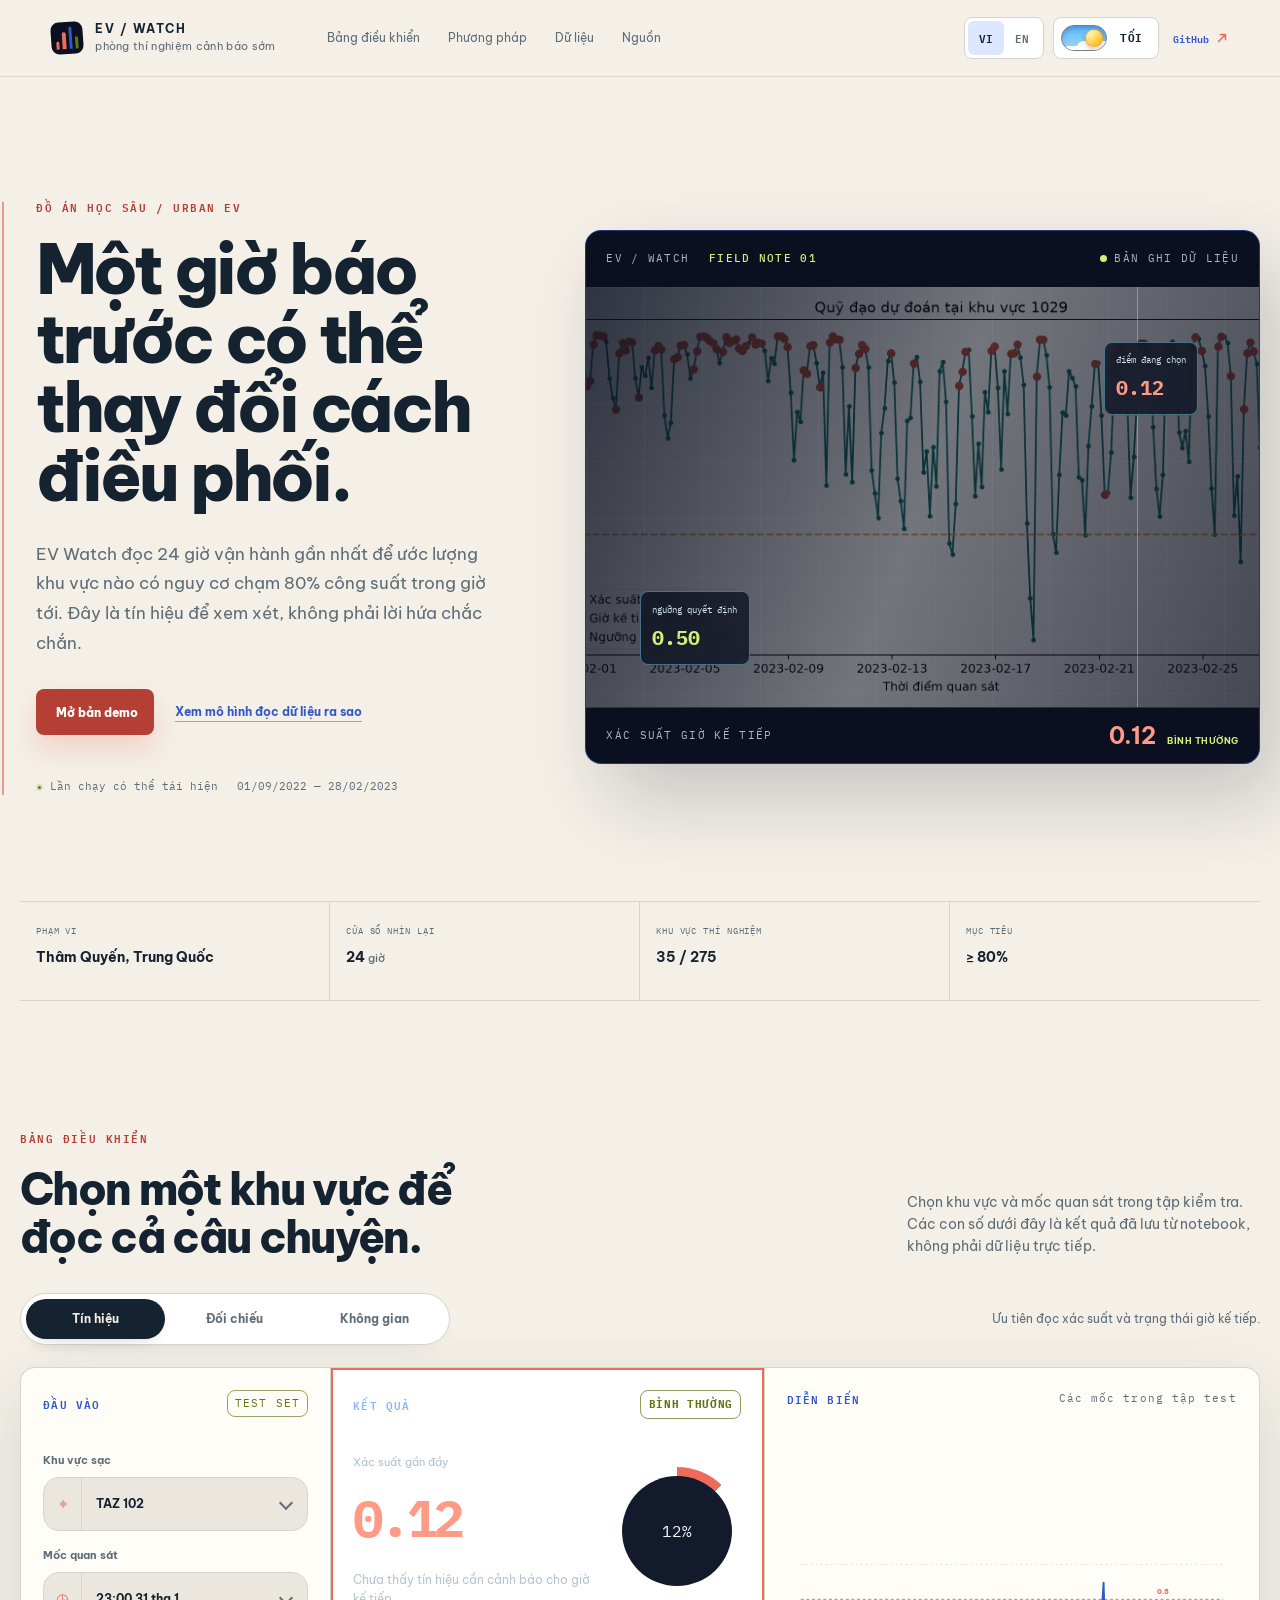
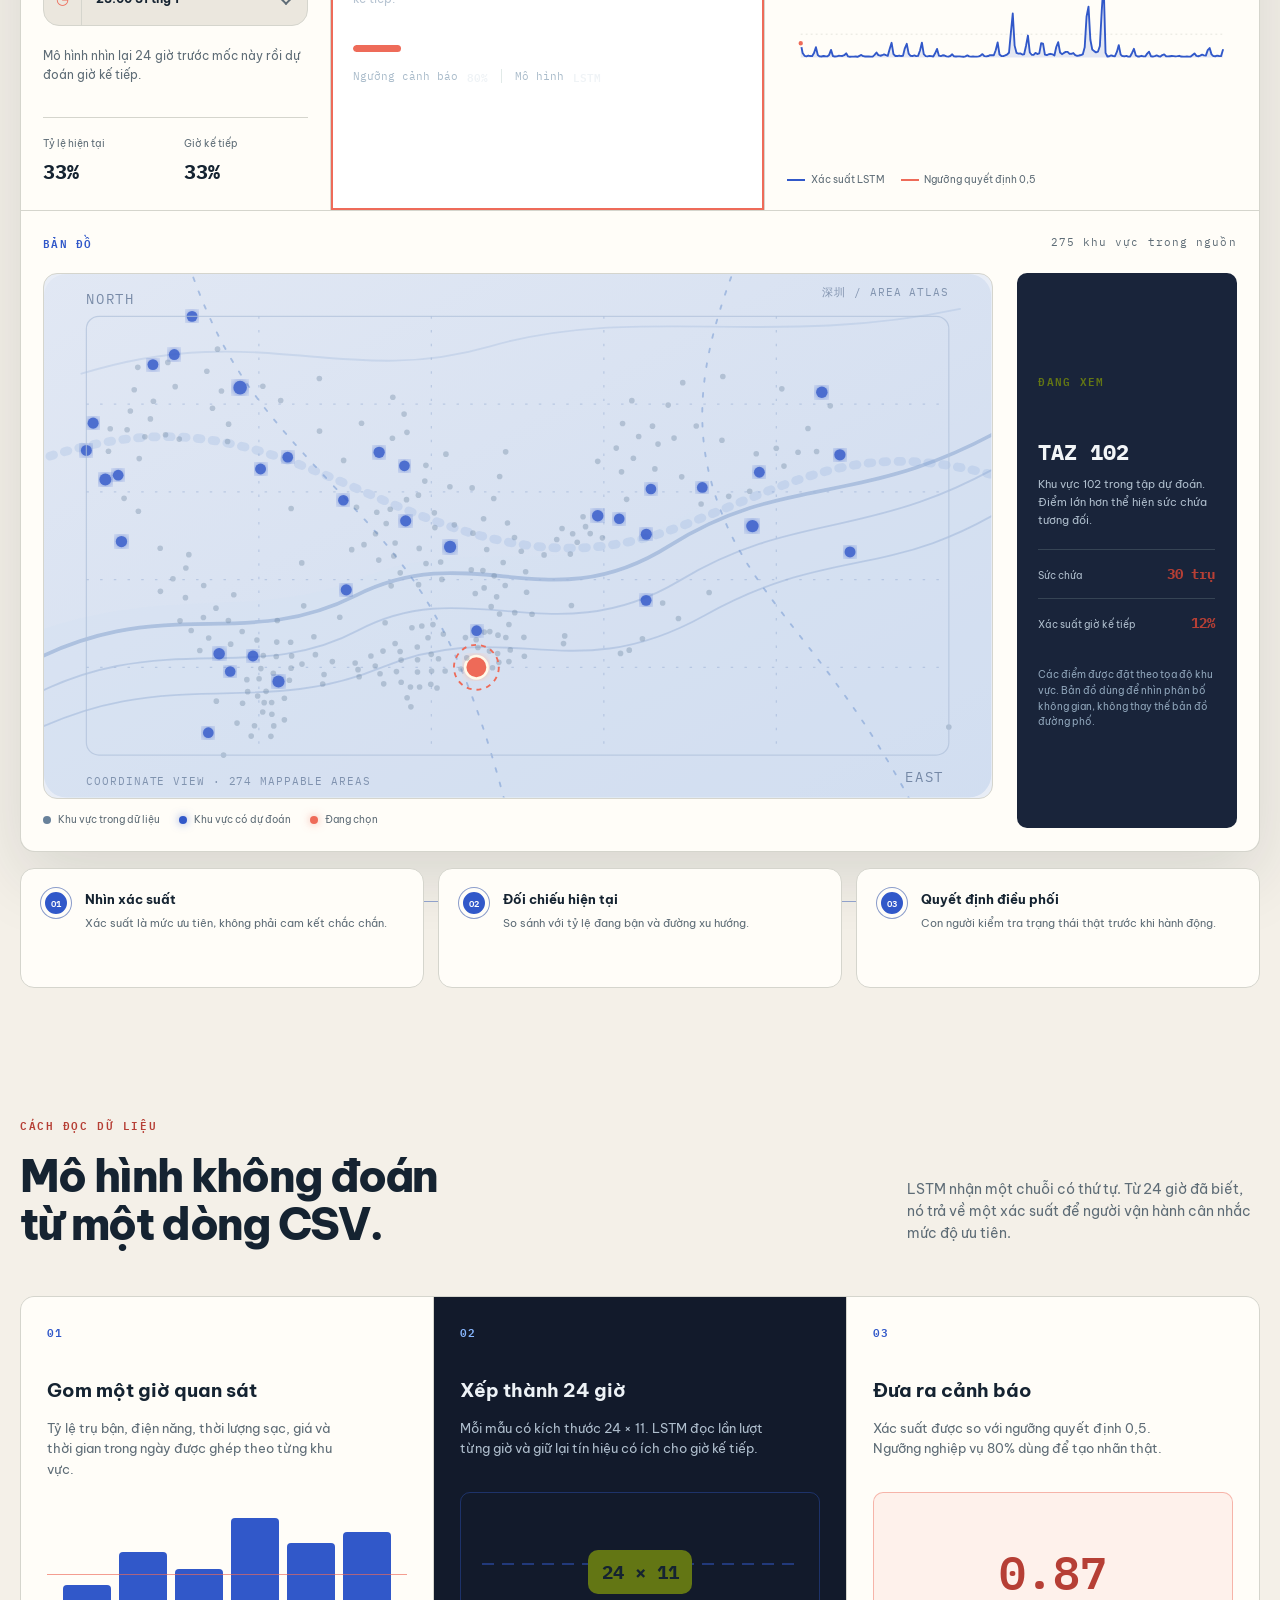
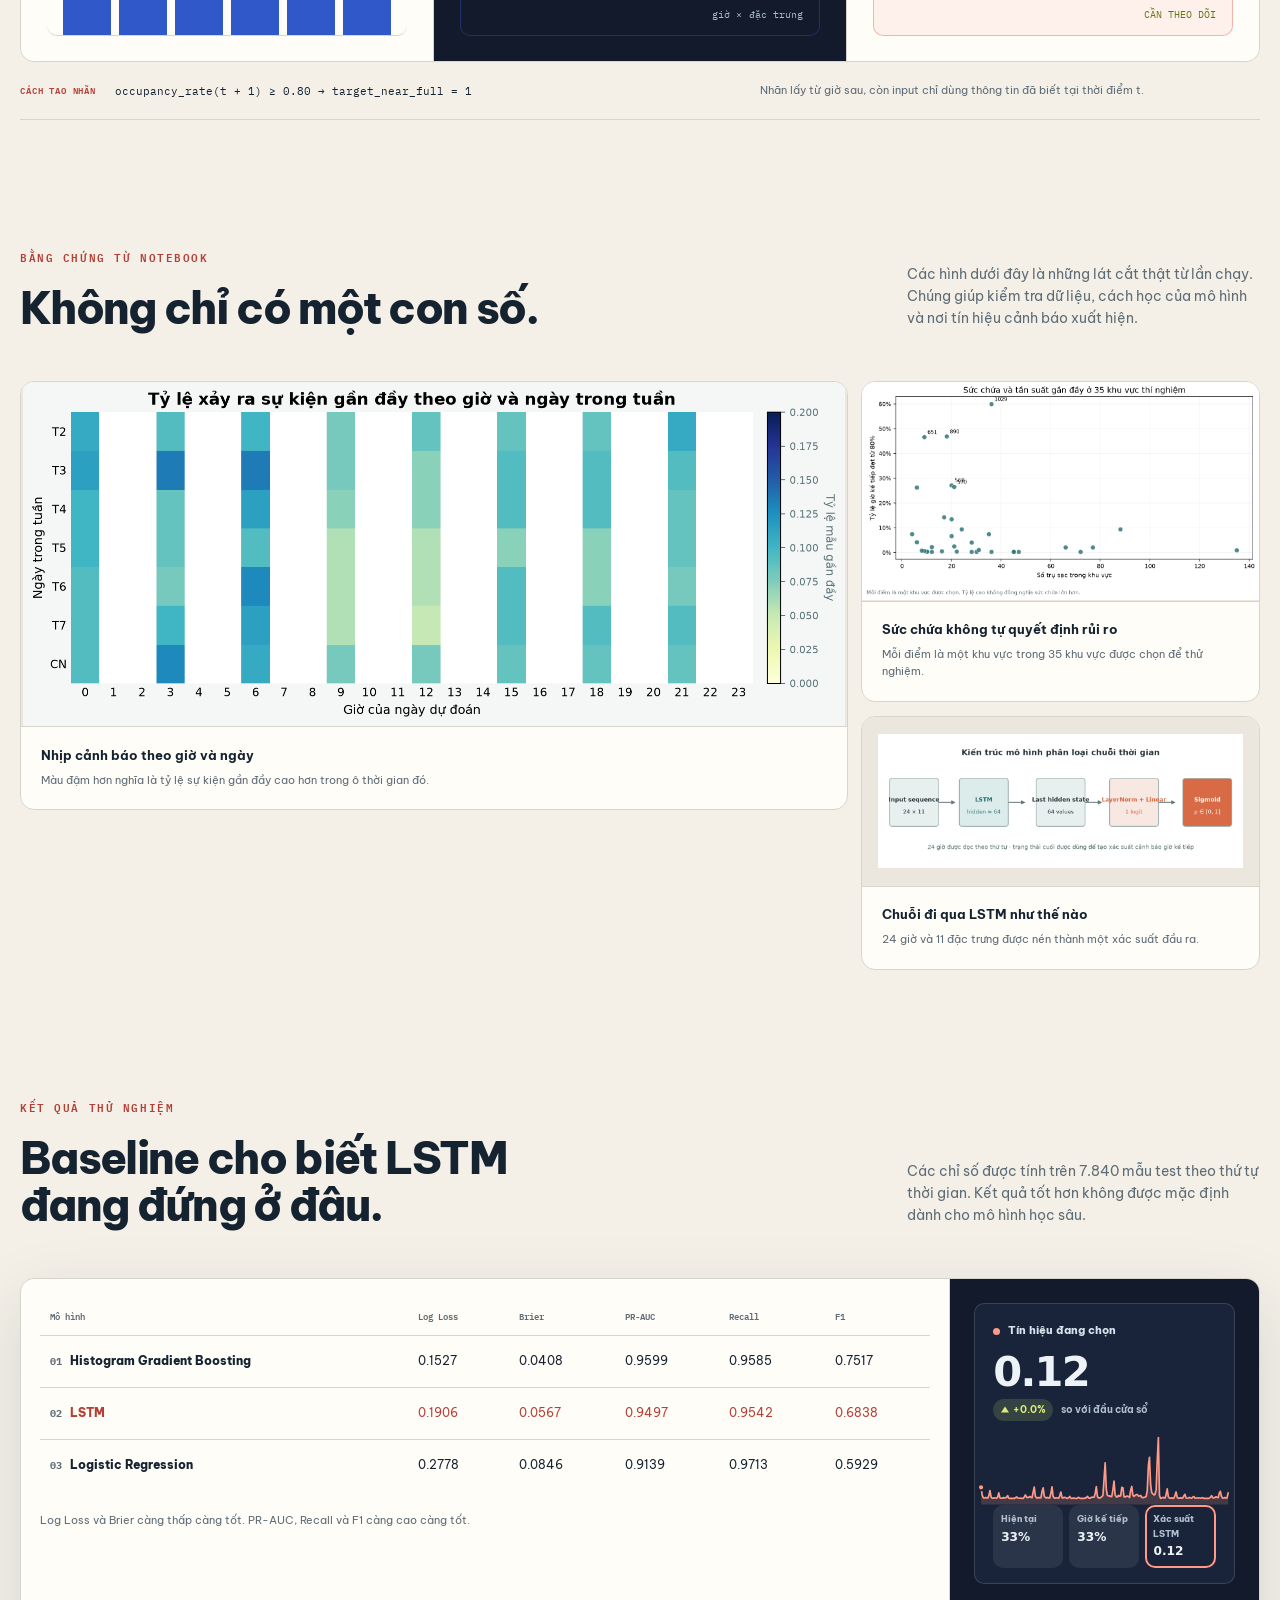
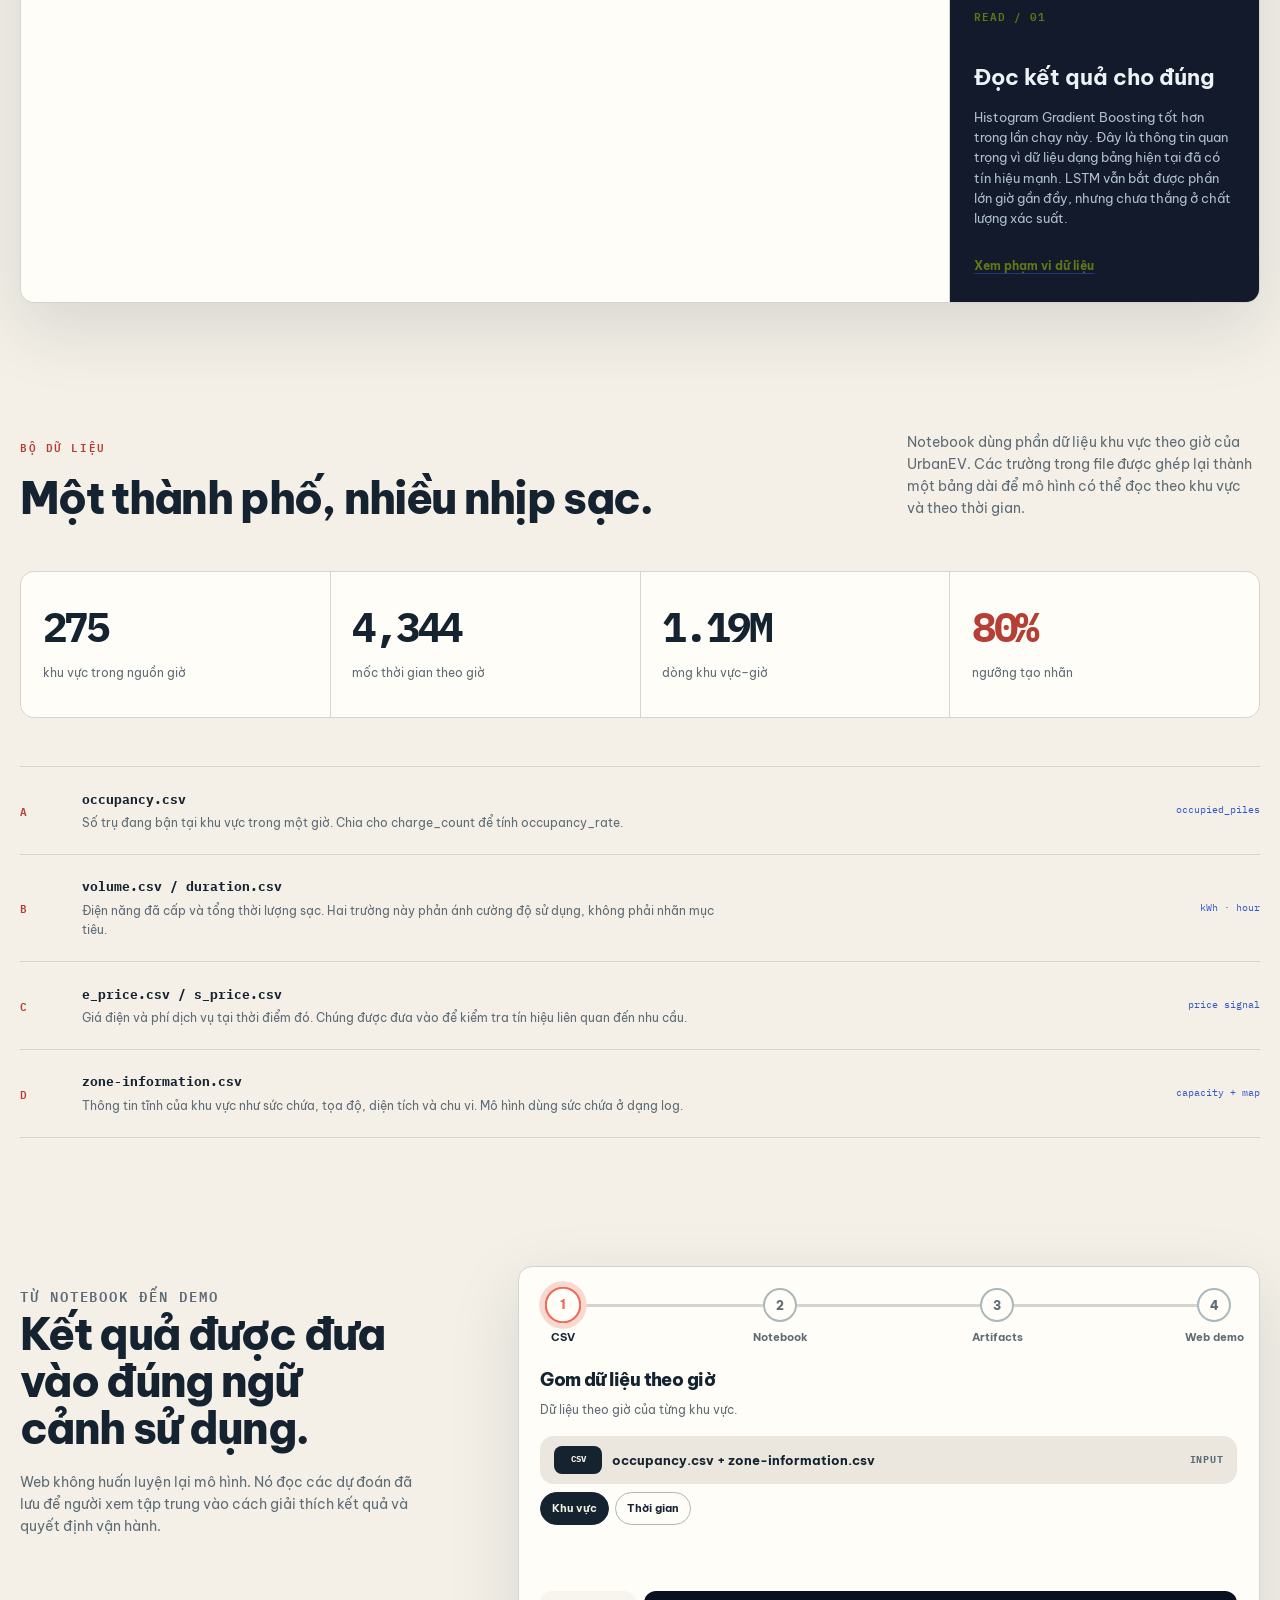
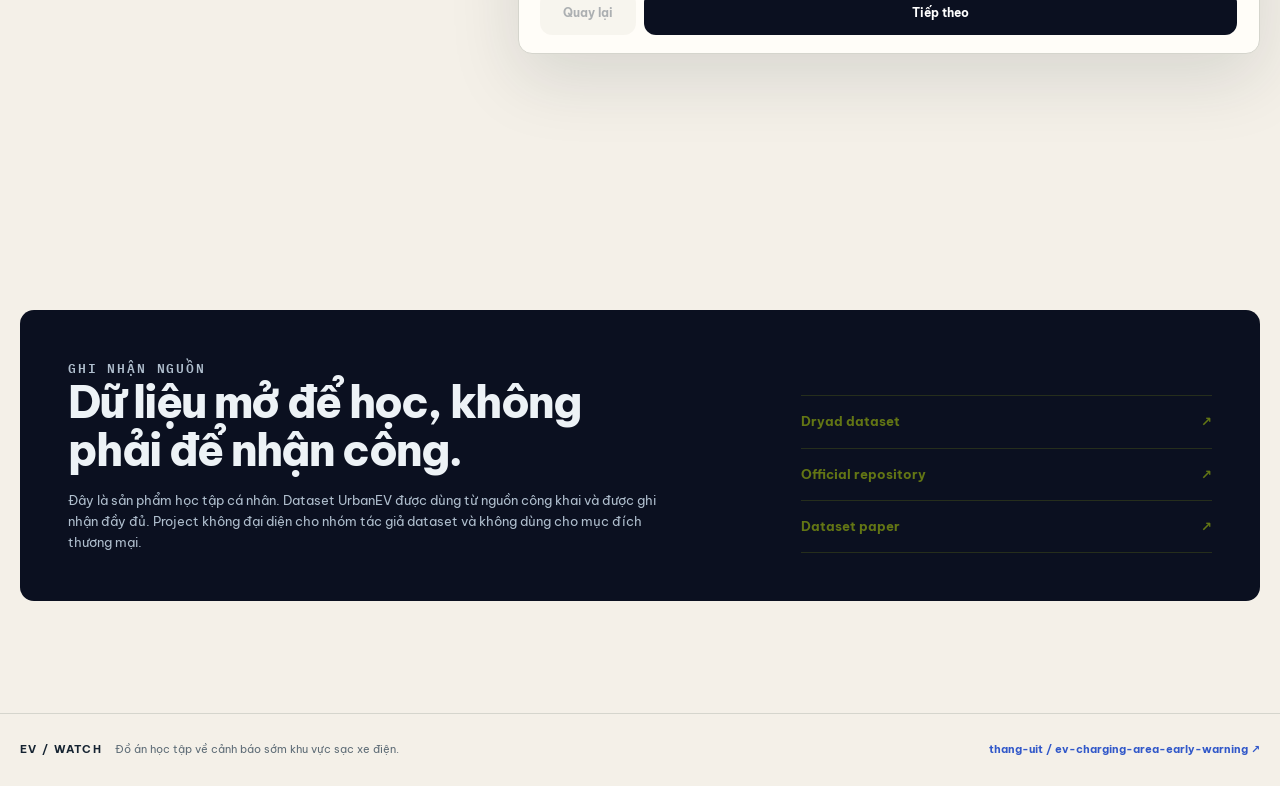
==== commit b20e1534: "Polish mobile navigation and refresh README preview" ====
--- a/web/index.html
+++ b/web/index.html
@@ -10,8 +10,8 @@
     <link rel="preconnect" href="https://fonts.googleapis.com" />
     <link rel="preconnect" href="https://fonts.gstatic.com" crossorigin />
     <link href="https://fonts.googleapis.com/css2?family=Be+Vietnam+Pro:wght@400;500;600;700;800&family=IBM+Plex+Mono:wght@400;500;600&display=swap" rel="stylesheet" />
-    <link rel="stylesheet" href="./assets/css/style.css?v=20261019-7" />
-    <link rel="stylesheet" href="./assets/css/lucian-components.css?v=20261019-4" />
+    <link rel="stylesheet" href="./assets/css/style.css?v=20261019-11" />
+    <link rel="stylesheet" href="./assets/css/lucian-components.css?v=20261019-5" />
     <script>
       try {
         const savedTheme = localStorage.getItem('ev-warning-theme');
@@ -24,11 +24,11 @@
     <header class="site-header">
       <a class="brand" href="#top" aria-label="EV Watch"><span class="brand-mark" aria-hidden="true"><i></i><i></i><i></i><i></i></span><span class="brand-copy"><strong>EV / WATCH</strong><small data-i18n="brand.subtitle">phòng thí nghiệm cảnh báo sớm</small></span></a>
       <nav class="main-nav" aria-label="Điều hướng chính" data-i18n-aria="nav.aria"><a href="#dashboard" data-nav="dashboard" data-i18n="nav.dashboard">Bảng điều khiển</a><a href="#method" data-nav="method" data-i18n="nav.method">Phương pháp</a><a href="#dataset" data-nav="dataset" data-i18n="nav.dataset">Dữ liệu</a><a href="#references" data-nav="references" data-i18n="nav.references">Nguồn</a></nav>
-      <div class="header-actions"><div class="language-switch" role="group" aria-label="Ngôn ngữ" data-i18n-aria="language.aria"><button type="button" class="language-button is-active" data-language="vi">VI</button><button type="button" class="language-button" data-language="en">EN</button></div><button class="theme-toggle" id="themeToggle" type="button" aria-label="Đổi giao diện sáng tối" data-i18n-aria="theme.aria" title="Đổi giao diện"><span class="theme-toggle-track" aria-hidden="true"><span class="theme-toggle-thumb"></span></span><span class="theme-toggle-label" data-i18n="theme.label">TỐI</span></button><a class="github-link" href="https://github.com/thang-uit/ev-charging-area-early-warning" target="_blank" rel="noreferrer">GitHub <svg viewBox="0 0 16 16" aria-hidden="true"><path d="M4 12 12 4M6 4h6v6"/></svg></a></div>
+      <div class="header-actions"><div class="language-switch" role="group" aria-label="Ngôn ngữ" data-i18n-aria="language.aria" data-active="vi"><button type="button" class="language-button is-active" data-language="vi">VI</button><button type="button" class="language-button" data-language="en">EN</button></div><button class="theme-toggle" id="themeToggle" type="button" aria-label="Đổi giao diện sáng tối" data-i18n-aria="theme.aria" title="Đổi giao diện"><span class="theme-toggle-track" aria-hidden="true"><span class="theme-toggle-thumb"></span></span><span class="theme-toggle-label" data-i18n="theme.label">TỐI</span></button><a class="github-link" href="https://github.com/thang-uit/ev-charging-area-early-warning" target="_blank" rel="noreferrer">GitHub <svg viewBox="0 0 16 16" aria-hidden="true"><path d="M4 12 12 4M6 4h6v6"/></svg></a></div>
       <button class="menu-button" id="menuToggle" type="button" aria-expanded="false" aria-controls="mobileNav" aria-label="Mở menu" data-i18n-aria="menu.aria"><span aria-hidden="true"></span><span aria-hidden="true"></span><span aria-hidden="true"></span></button>
     </header>
     <div class="mobile-nav-scrim" id="mobileNavScrim" hidden></div>
-    <nav class="mobile-nav" id="mobileNav" hidden aria-label="Điều hướng di động" data-i18n-aria="mobileNav.aria"><a href="#dashboard" data-i18n="nav.dashboard">Bảng điều khiển</a><a href="#method" data-i18n="nav.method">Phương pháp</a><a href="#dataset" data-i18n="nav.dataset">Dữ liệu</a><a href="#references" data-i18n="nav.references">Nguồn</a></nav>
+    <nav class="mobile-nav" id="mobileNav" hidden aria-label="Điều hướng di động" data-i18n-aria="mobileNav.aria"><div class="mobile-nav-header"><span class="mobile-nav-kicker" data-i18n="menu.label">ĐIỀU HƯỚNG</span><button class="mobile-nav-close" id="mobileNavClose" type="button" aria-label="Đóng menu" data-i18n-aria="menu.close" title="Đóng menu"><span></span><span></span></button></div><a href="#dashboard" data-i18n="nav.dashboard">Bảng điều khiển</a><a href="#method" data-i18n="nav.method">Phương pháp</a><a href="#dataset" data-i18n="nav.dataset">Dữ liệu</a><a href="#references" data-i18n="nav.references">Nguồn</a></nav>
 
     <main id="main">
       <section class="hero section-shell" id="top">
@@ -53,6 +53,6 @@
       <section class="section-shell references-section" id="references"><div class="reference-panel reveal"><div><p class="eyebrow" data-i18n="references.eyebrow">GHI NHẬN NGUỒN</p><h2 data-i18n="references.title">Dữ liệu mở để học, không phải để nhận công.</h2><p data-i18n="references.body">Đây là sản phẩm học tập cá nhân. Dataset UrbanEV được dùng từ nguồn công khai và được ghi nhận đầy đủ. Project không đại diện cho nhóm tác giả dataset và không dùng cho mục đích thương mại.</p></div><div class="reference-links"><a href="https://doi.org/10.5061/dryad.np5hqc04z" target="_blank" rel="noreferrer">Dryad dataset <span>↗</span></a><a href="https://github.com/IntelligentSystemsLab/UrbanEV" target="_blank" rel="noreferrer">Official repository <span>↗</span></a><a href="https://doi.org/10.1038/s41597-025-04874-4" target="_blank" rel="noreferrer">Dataset paper <span>↗</span></a></div></div></section>
     </main>
     <footer class="site-footer"><div><strong>EV / WATCH</strong><span data-i18n="footer.text">Đồ án học tập về cảnh báo sớm khu vực sạc xe điện.</span></div><a href="https://github.com/thang-uit/ev-charging-area-early-warning" target="_blank" rel="noreferrer">thang-uit / ev-charging-area-early-warning ↗</a></footer>
-    <script type="module" src="./src/app.js?v=20261019-7"></script>
+    <script type="module" src="./src/app.js?v=20261019-14"></script>
   </body>
 </html>
--- a/web/assets/css/style.css
+++ b/web/assets/css/style.css
@@ -22,8 +22,11 @@
   --map-surface: #e8edf6;
   --map-wash-a: #dfe6f3;
   --map-wash-b: #c7d6ed;
-  --map-river: #7799d5;
+  --map-terrain: #d5e0f1;
+  --map-contour: #9db5d9;
+  --map-route: #6f94cf;
   --map-grid: #8da5ce;
+  --map-frame: #afc1db;
   --map-context: #68819a;
   --map-label: #4d6487;
   --map-active-stroke: #fff9ea;
@@ -60,8 +63,11 @@
   --map-surface: #111c2c;
   --map-wash-a: #172a46;
   --map-wash-b: #102239;
-  --map-river: #668ed3;
+  --map-terrain: #142a47;
+  --map-contour: #35618e;
+  --map-route: #74a2e7;
   --map-grid: #3e5d86;
+  --map-frame: #355274;
   --map-context: #647a95;
   --map-label: #9fb4d4;
   --map-active-stroke: #0b1020;
@@ -230,14 +236,18 @@
 .spatial-panel { grid-column: 1 / -1; padding: 1.4rem; }
 .spatial-panel .panel-top { margin-bottom: 1.4rem; }
 .spatial-layout { display: grid; grid-template-columns: minmax(0, 1.65fr) minmax(220px, .35fr); gap: 1.5rem; align-items: stretch; }
-.zone-map { min-height: 360px; overflow: hidden; background: var(--night); border: 1px solid var(--line); border-radius: var(--radius-panel); }
-.zone-map svg { display: block; width: 100%; height: 100%; min-height: 360px; }
+.zone-map { min-height: 360px; overflow: hidden; background: var(--map-surface); border: 1px solid var(--line); border-radius: var(--radius-panel); }
+.zone-map svg { display: block; width: 100%; height: 100%; min-height: 360px; overflow: hidden; border-radius: inherit; }
 .map-surface { fill: var(--map-surface); }
-.map-terrain { fill: url(#mapWash); opacity: .9; }
-.map-river, .map-river-secondary { fill: none; stroke: var(--map-river); stroke-linecap: round; }
-.map-river { stroke-width: 16; opacity: .18; }
-.map-river-secondary { stroke-width: 5; opacity: .26; }
-.map-grid-line { stroke: var(--map-grid); stroke-dasharray: 3 8; stroke-width: 1; opacity: .55; }
+.map-wash { fill: url(#mapWash); opacity: .76; }
+.map-terrain { fill: var(--map-terrain); opacity: .42; }
+.map-contour { fill: none; stroke: var(--map-contour); stroke-linecap: round; stroke-width: 1.5; opacity: .52; }
+.map-contour-major { stroke-width: 3; opacity: .72; }
+.map-contour-north { opacity: .32; }
+.map-route { fill: none; stroke: var(--map-route); stroke-dasharray: 3 9; stroke-linecap: round; stroke-width: 1.5; opacity: .5; }
+.map-route-primary { stroke-width: 7; opacity: .18; }
+.map-grid-line { stroke: var(--map-grid); stroke-dasharray: 2 9; stroke-width: 1; opacity: .42; }
+.map-frame { fill: none; stroke: var(--map-frame); stroke-width: 1; opacity: .7; pointer-events: none; }
 .map-point { cursor: pointer; transition: r .25s var(--ease), opacity .25s var(--ease), fill .25s var(--ease); }
 .map-point-context { fill: var(--map-context); opacity: .35; }
 .map-point-selected { fill: var(--data); opacity: .84; filter: url(#mapGlow); }
@@ -246,6 +256,8 @@
 .map-selection-ring { fill: none; stroke: var(--accent); stroke-dasharray: 4 4; stroke-width: 1.5; animation: map-pulse 2.8s var(--ease) infinite; }
 .map-label { fill: var(--map-label); font-family: var(--font-mono); font-size: 11px; letter-spacing: .12em; opacity: .7; }
 .map-label-east { text-anchor: end; }
+.map-coordinate { fill: var(--map-label); font-family: var(--font-mono); font-size: 9px; letter-spacing: .08em; opacity: .62; }
+.map-coordinate-top { text-anchor: end; }
 .map-legend { display: flex; flex-wrap: wrap; gap: .9rem 1.2rem; margin-top: .85rem; color: var(--muted); font-size: .62rem; }
 .map-legend span { display: inline-flex; align-items: center; gap: .42rem; }
 .map-dot { display: inline-block; width: 8px; height: 8px; border-radius: 50%; }
@@ -392,6 +404,7 @@
 }
 
 @media (max-width: 780px) {
+  body.mobile-menu-open { overflow: hidden; }
   .site-header { gap: 1rem; }
   .main-nav a { height: 64px; }
   .header-actions { min-height: 64px; }
@@ -402,6 +415,13 @@
   .mobile-nav-scrim.is-visible { opacity: 1; }
   .mobile-nav { position: fixed; top: 76px; bottom: 0; left: 0; z-index: 25; display: flex; width: min(22rem, calc(100% - 2.25rem)); flex-direction: column; gap: 0; padding: 1.35rem 1.25rem 2rem; background: color-mix(in srgb, var(--surface-strong) 96%, transparent); border-right: 1px solid var(--line); box-shadow: 28px 0 70px rgba(8, 14, 28, .24); transform: translateX(-104%); visibility: hidden; transition: transform .5s var(--ease), visibility 0s linear .5s; }
   .mobile-nav.is-open { transform: translateX(0); visibility: visible; transition-delay: 0s; }
+  .mobile-nav-header { display: flex; align-items: center; justify-content: space-between; min-height: 52px; margin-bottom: .45rem; padding: 0 .2rem .7rem .65rem; border-bottom: 1px solid var(--line); }
+  .mobile-nav-kicker { color: var(--accent-strong); font-family: var(--font-mono); font-size: .63rem; font-weight: 700; letter-spacing: .14em; }
+  .mobile-nav-close { position: relative; display: grid; place-items: center; width: 44px; height: 44px; padding: 0; color: var(--ink); background: var(--surface-soft); border: 1px solid var(--line); border-radius: var(--radius-control); transition: color .3s var(--ease), background-color .3s var(--ease), border-color .3s var(--ease), transform .3s var(--ease); }
+  .mobile-nav-close span { position: absolute; width: 19px; height: 2px; background: currentColor; border-radius: 2px; transform: rotate(45deg); }
+  .mobile-nav-close span + span { transform: rotate(-45deg); }
+  .mobile-nav-close:hover { color: var(--accent-strong); background: var(--surface-strong); border-color: var(--accent); transform: rotate(4deg); }
+  .mobile-nav-close:focus-visible { color: var(--accent-strong); background: var(--surface-strong); border-color: var(--accent); transform: none; }
   .mobile-nav a { min-height: 52px; padding: 1rem .65rem; color: var(--muted); border-bottom: 1px solid var(--line); font-size: .95rem; font-weight: 700; transition: color .3s var(--ease), padding-left .3s var(--ease); }
   .mobile-nav a:hover, .mobile-nav a:focus-visible { padding-left: 1rem; color: var(--ink); }
   .hero { display: block; min-height: auto; padding: 4.5rem 0 4rem; }
--- a/web/assets/css/lucian-components.css
+++ b/web/assets/css/lucian-components.css
@@ -39,7 +39,9 @@
   transition: transform .8s var(--ease), opacity .6s var(--ease);
 }
 .theme-toggle-thumb {
-  position: relative;
+  position: absolute;
+  top: 50%;
+  left: 3px;
   z-index: 3;
   display: block;
   width: 18px;
@@ -48,7 +50,8 @@
   border: 1px solid rgba(200, 110, 0, .35);
   border-radius: 50%;
   box-shadow: 0 2px 5px rgba(140, 80, 0, .35), inset 2px 2px 4px rgba(255, 255, 255, .45);
-  transform: translateX(20px);
+  transform: translate(20px, -50%);
+  will-change: transform;
   transition: transform .9s var(--ease), background .8s var(--ease), box-shadow .8s var(--ease);
 }
 html[data-theme="dark"] .theme-toggle-track::before { opacity: 1; }
@@ -60,7 +63,7 @@
   background: radial-gradient(circle at 35% 30%, #f4f6fb, #c9cfdd 60%, #a9b0c2);
   border-color: rgba(100, 110, 140, .55);
   box-shadow: 0 2px 5px rgba(0, 0, 0, .35), inset -2px -3px 4px rgba(80, 90, 120, .25);
-  transform: translateX(0) rotate(200deg);
+  transform: translate(0, -50%) rotate(200deg);
 }
 
 /* Lucian UX/UI Prompt #031 · MIT License (c) 2026 Seokwoooo · https://lucianlabs.dev/uxui-prompt/#031 */
@@ -85,7 +88,9 @@
 .select-menu {
   top: calc(100% + 8px);
   max-height: 198px;
-  padding: 6px;
+  display: grid;
+  gap: 4px;
+  padding: 8px;
   border-radius: 18px;
   opacity: 0;
   transform: translateY(-6px) scaleY(.92);
@@ -101,10 +106,11 @@
 }
 .select-option {
   position: relative;
-  min-height: 46px;
-  padding: 0 34px 0 10px;
+  min-height: 44px;
+  padding: 0 34px 0 12px;
   border-radius: 12px;
-  transition: color .2s var(--ease), background-color .2s var(--ease), transform .35s var(--ease);
+  line-height: 1.3;
+  transition: color .2s var(--ease), background-color .2s var(--ease), box-shadow .2s var(--ease);
 }
 .select-option:hover,
 .select-option:focus-visible,
@@ -120,7 +126,36 @@
   content: "";
   transform: translateY(-65%) rotate(45deg);
 }
-.select-option:hover { transform: translateX(3px); }
+.select-option:hover { box-shadow: inset 0 0 0 1px color-mix(in srgb, var(--data) 18%, transparent); }
+
+/* The active language is one sliding surface, so the switch reads as one control. */
+.language-switch {
+  position: relative;
+  isolation: isolate;
+  overflow: hidden;
+}
+.language-switch::before {
+  position: absolute;
+  top: 3px;
+  bottom: 3px;
+  left: 3px;
+  z-index: 0;
+  width: 36px;
+  border-radius: calc(var(--radius-control) - 2px);
+  background: var(--data-soft);
+  content: "";
+  transform: translateX(0);
+  transition: transform .42s cubic-bezier(.22, 1, .36, 1), background-color .3s var(--ease);
+}
+.language-switch[data-active="en"]::before { transform: translateX(36px); }
+.language-button {
+  position: relative;
+  z-index: 1;
+  background: transparent;
+  transition: color .28s var(--ease);
+}
+.language-button.is-active { background: transparent; }
+.language-button:not(.is-active):hover { color: var(--ink); }
 
 @media (prefers-reduced-motion: reduce) {
   .theme-toggle-track,
@@ -128,7 +163,9 @@
   .theme-toggle-track::after,
   .theme-toggle-thumb,
   .select-menu,
-  .select-option { transition-duration: .001ms; }
+  .select-option,
+  .language-switch::before,
+  .language-button { transition-duration: .001ms; }
 }
 
 /* Lucian UX/UI Prompt #039 · MIT License (c) 2026 Seokwoooo · https://lucianlabs.dev/uxui-prompt/#039 */
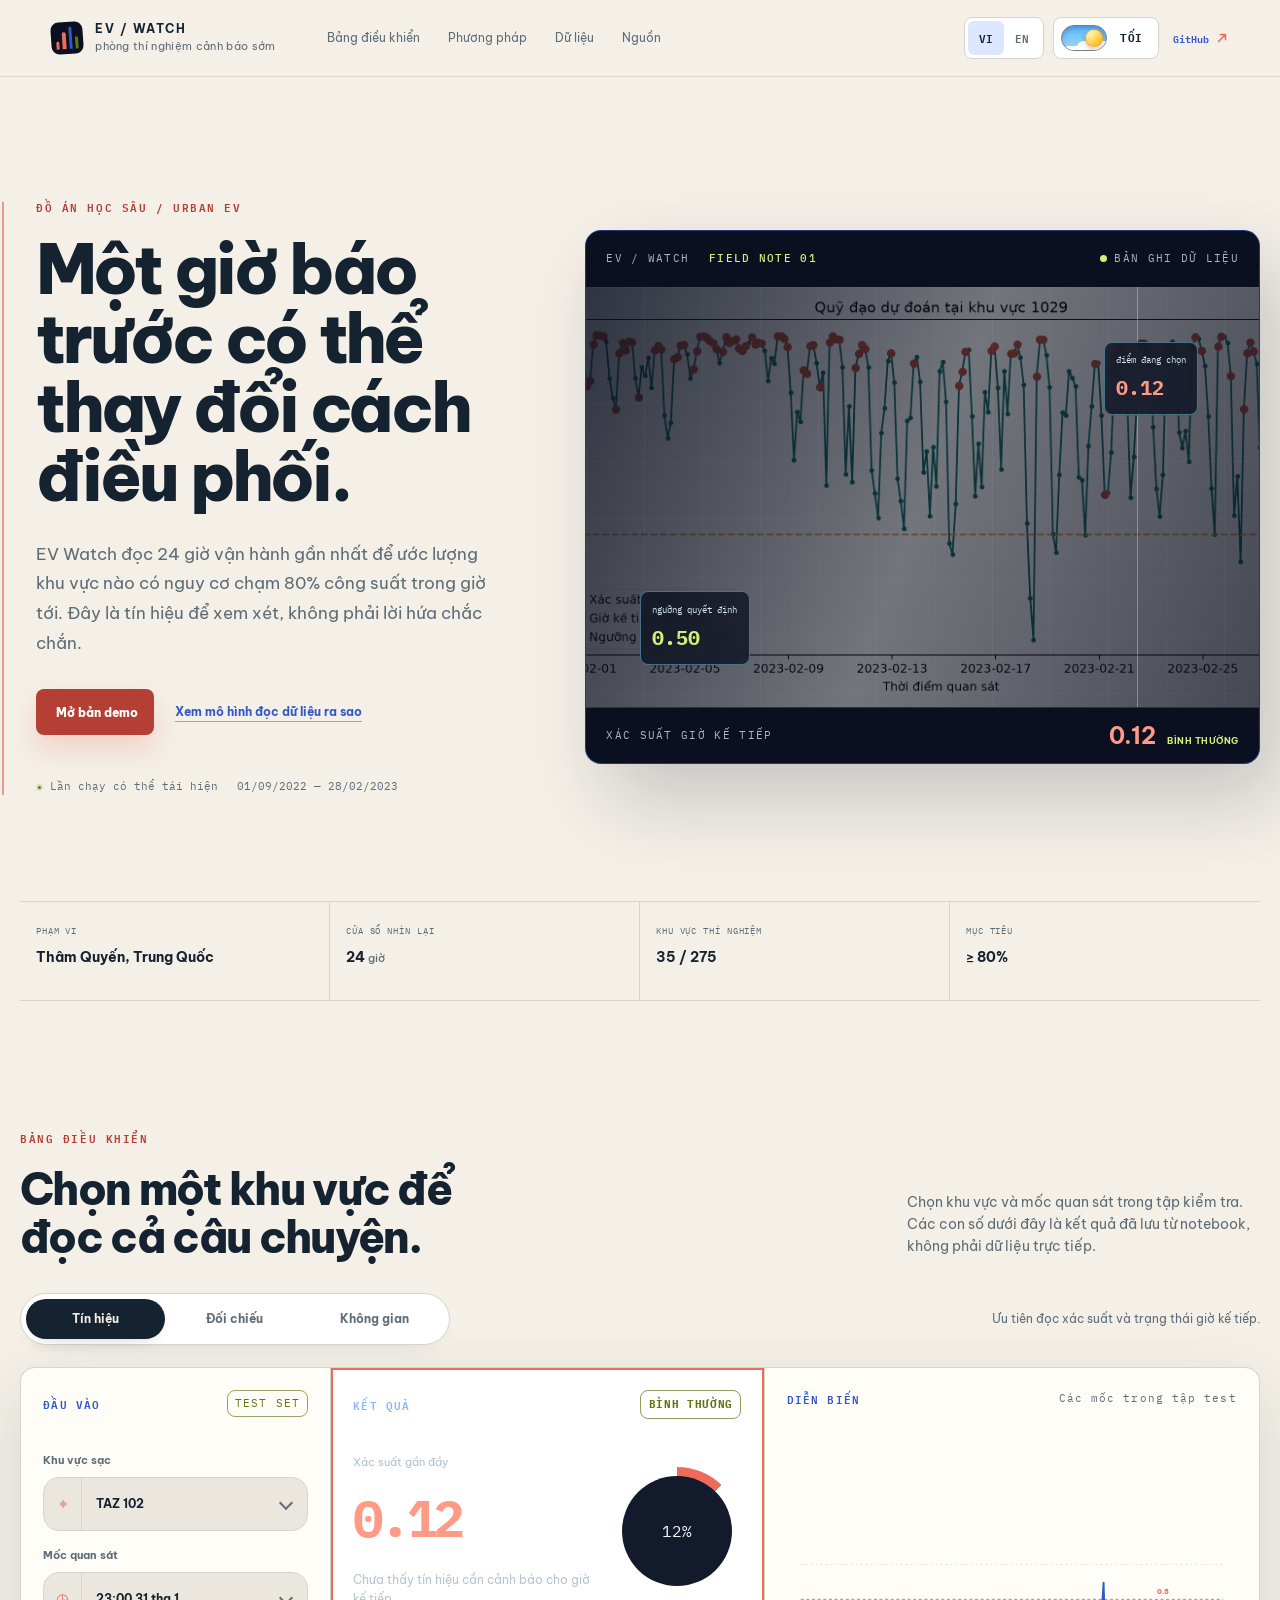
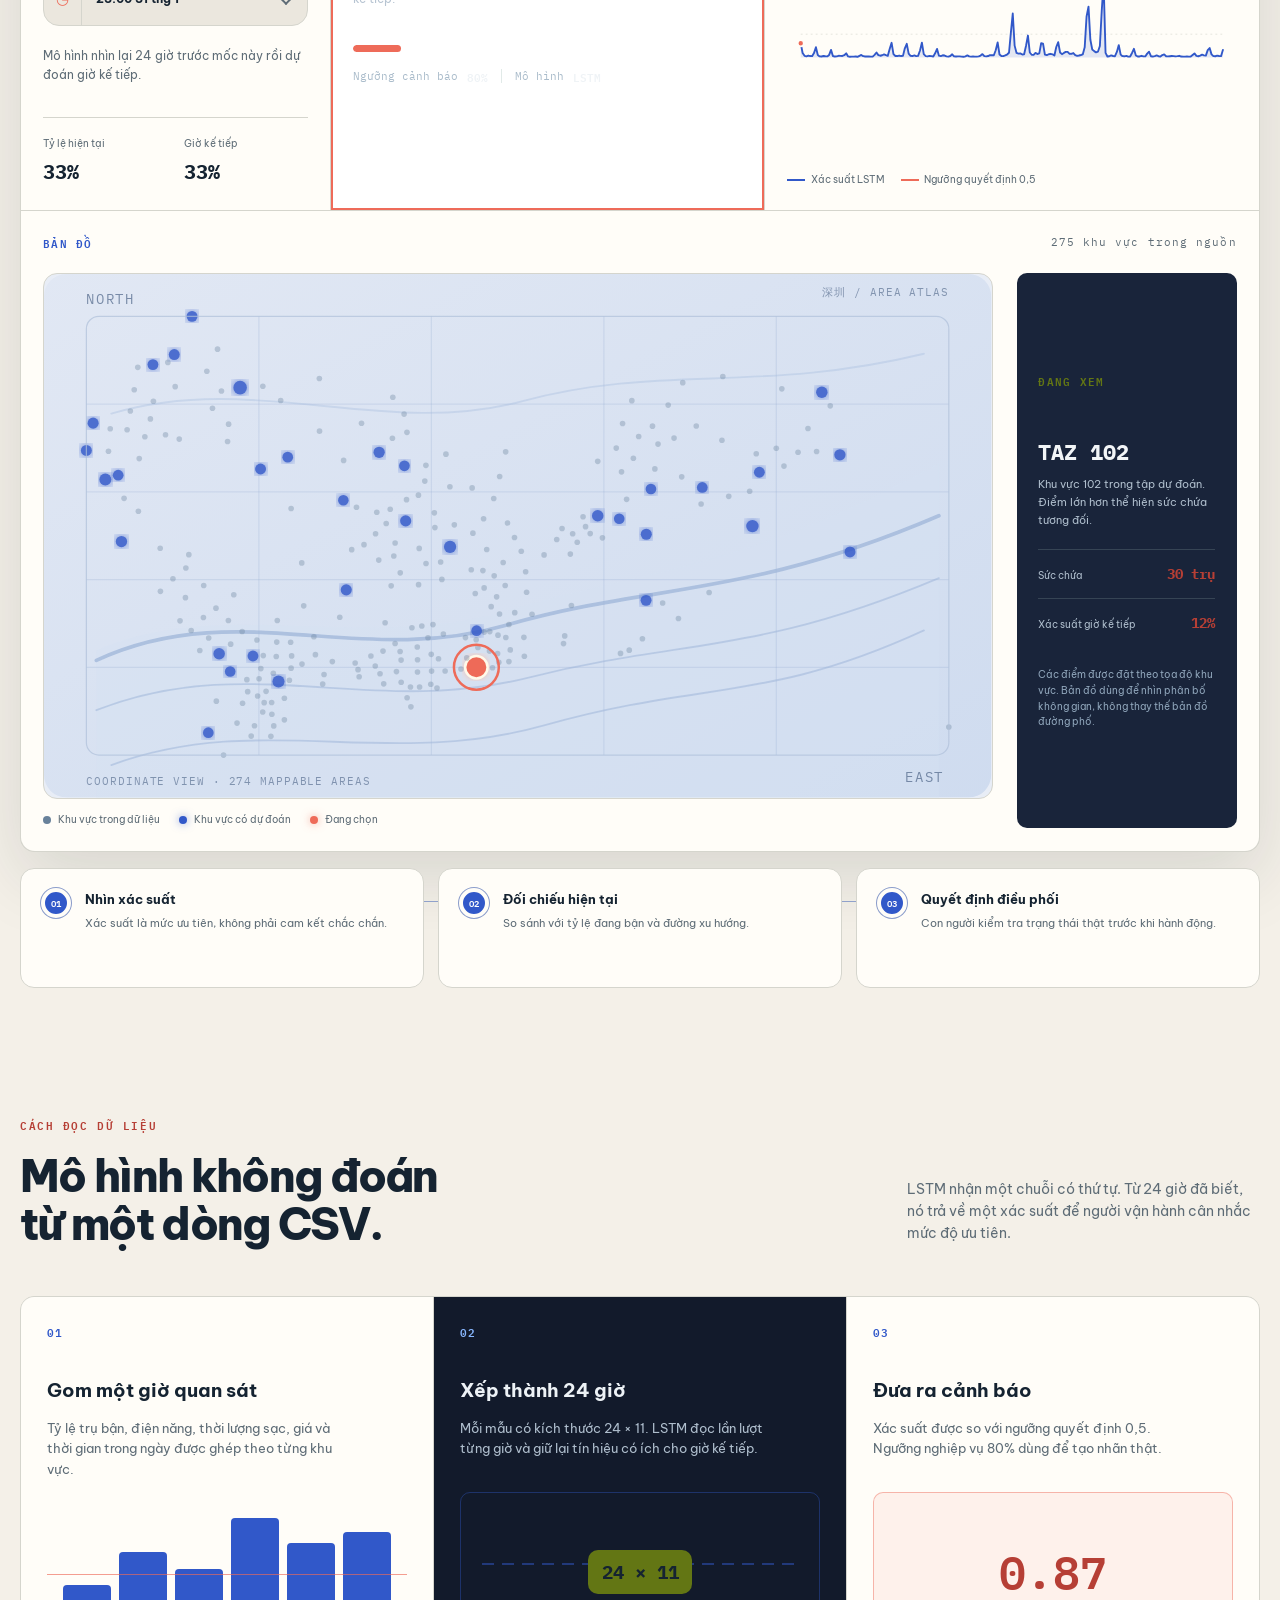
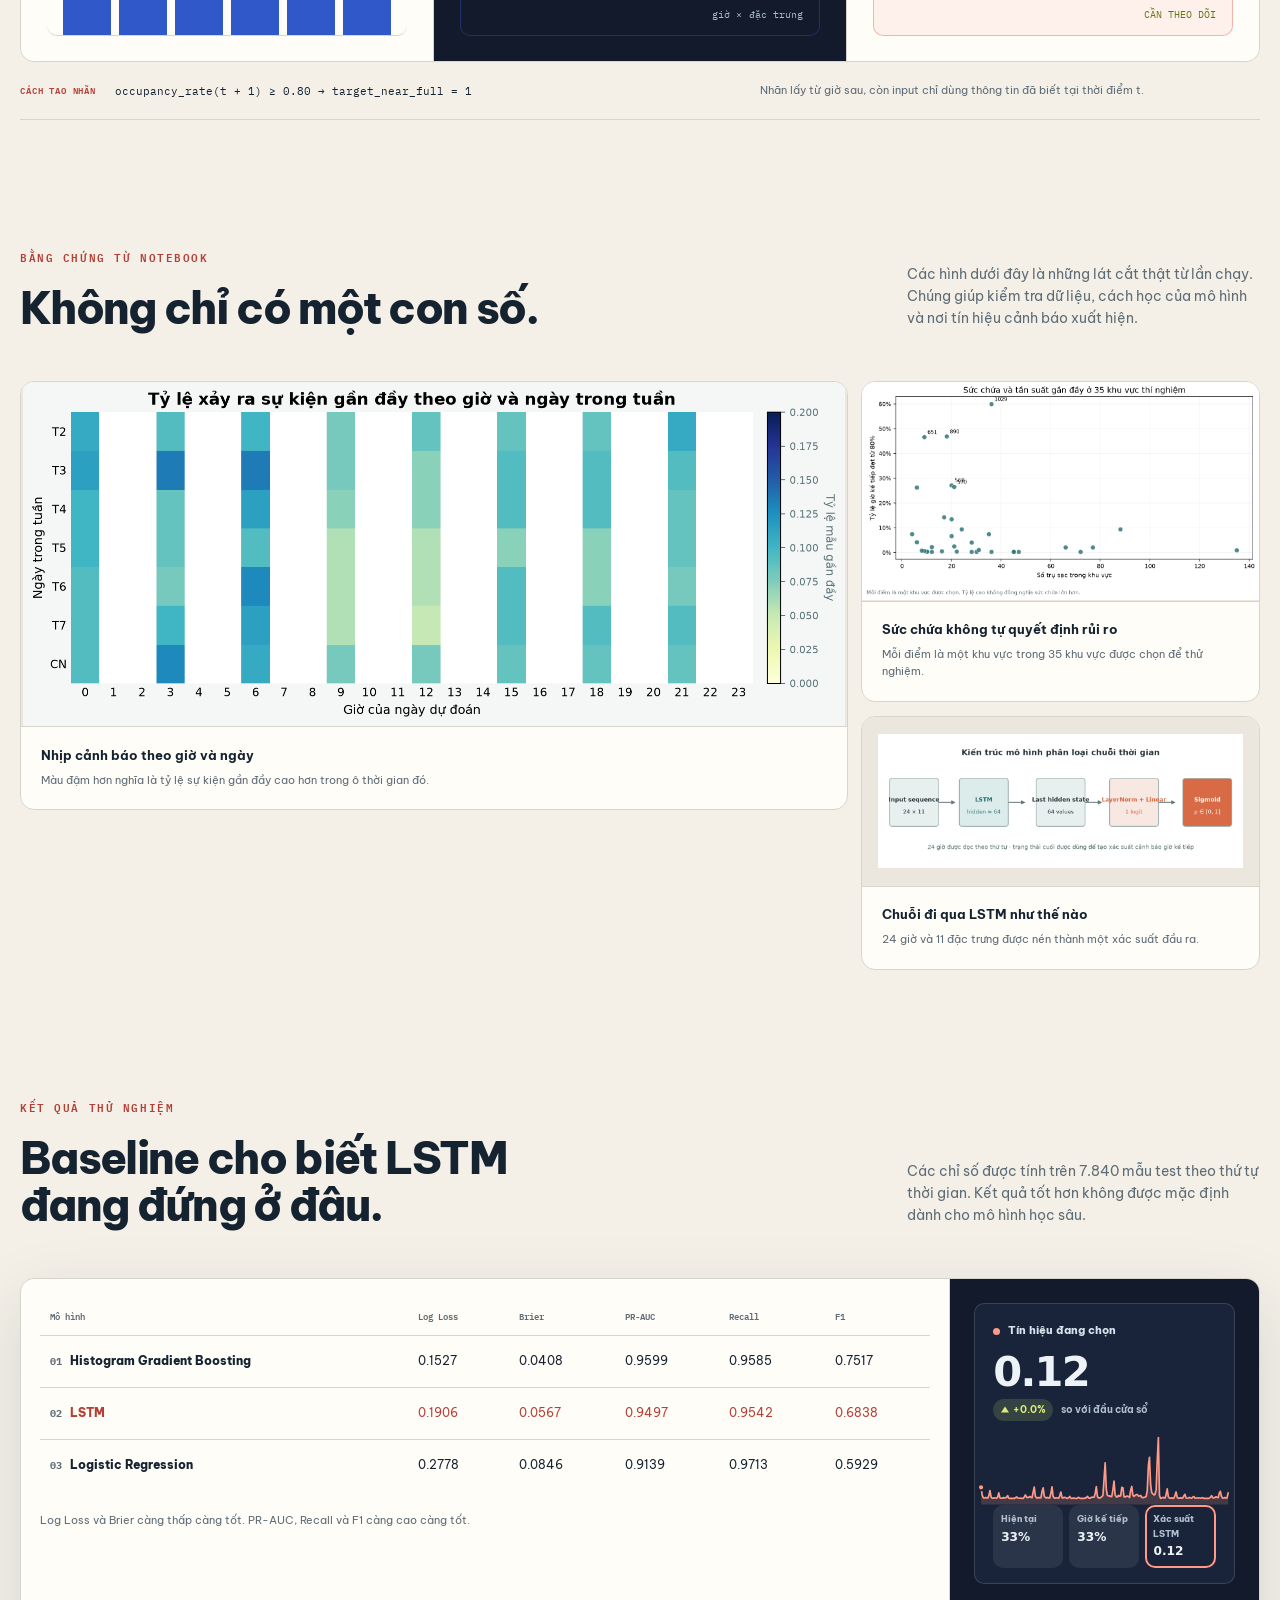
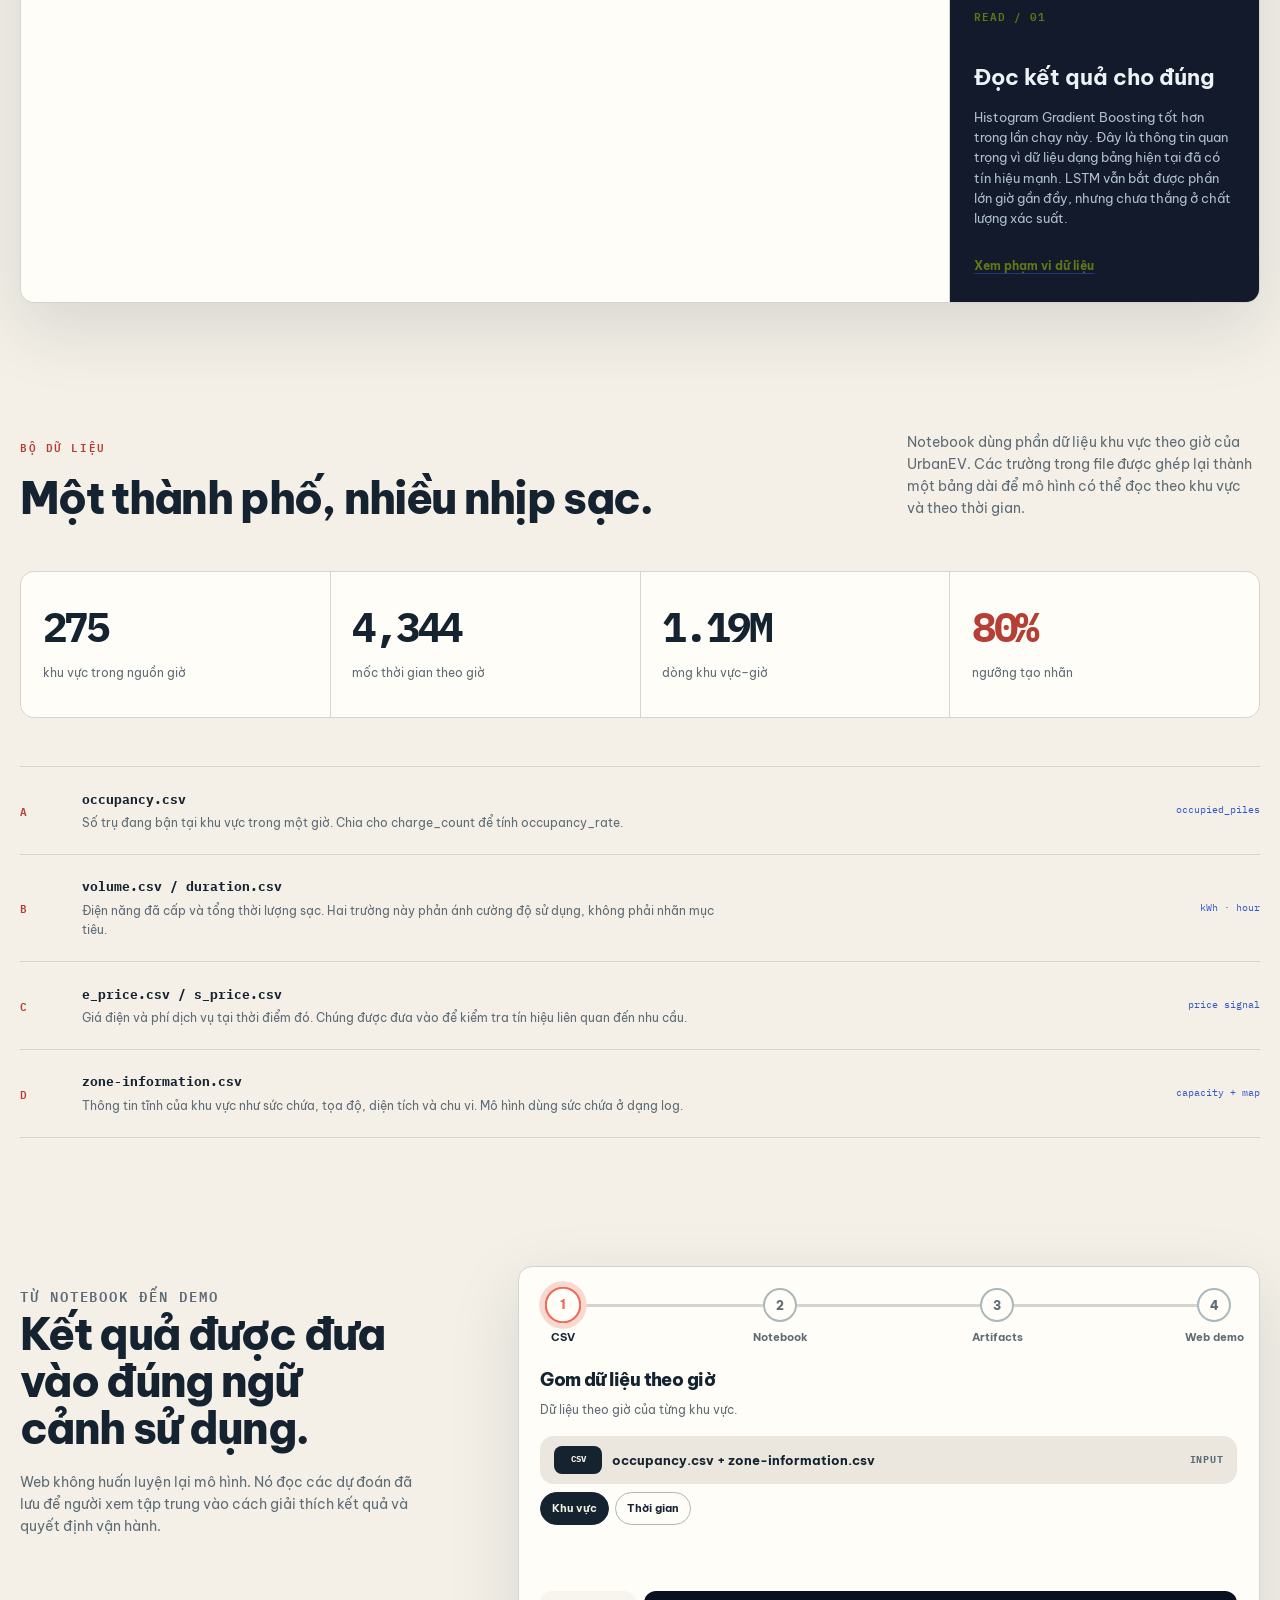
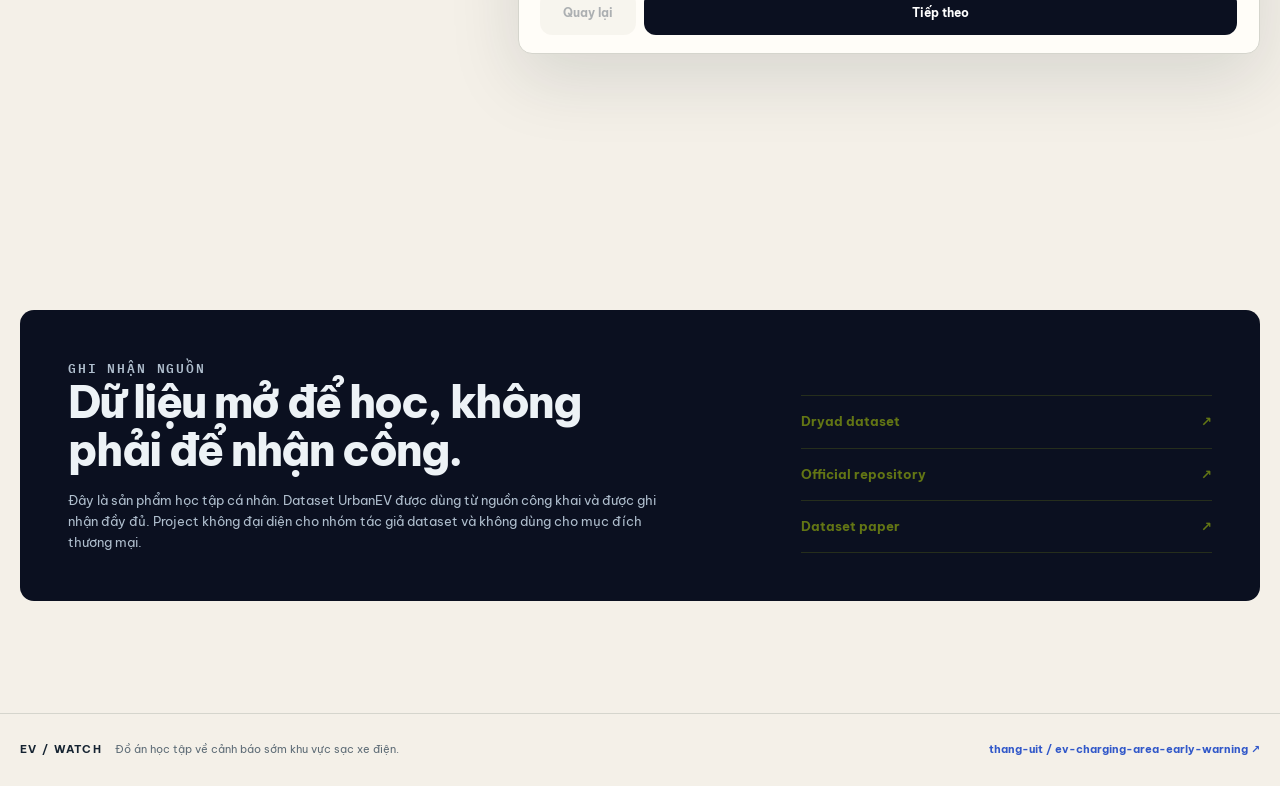
==== commit 87927205: "Remove dashed map overlays" ====
--- a/web/index.html
+++ b/web/index.html
@@ -10,7 +10,7 @@
     <link rel="preconnect" href="https://fonts.googleapis.com" />
     <link rel="preconnect" href="https://fonts.gstatic.com" crossorigin />
     <link href="https://fonts.googleapis.com/css2?family=Be+Vietnam+Pro:wght@400;500;600;700;800&family=IBM+Plex+Mono:wght@400;500;600&display=swap" rel="stylesheet" />
-    <link rel="stylesheet" href="./assets/css/style.css?v=20261019-11" />
+    <link rel="stylesheet" href="./assets/css/style.css?v=20261019-12" />
     <link rel="stylesheet" href="./assets/css/lucian-components.css?v=20261019-5" />
     <script>
       try {
--- a/web/assets/css/style.css
+++ b/web/assets/css/style.css
@@ -24,7 +24,6 @@
   --map-wash-b: #c7d6ed;
   --map-terrain: #d5e0f1;
   --map-contour: #9db5d9;
-  --map-route: #6f94cf;
   --map-grid: #8da5ce;
   --map-frame: #afc1db;
   --map-context: #68819a;
@@ -65,7 +64,6 @@
   --map-wash-b: #102239;
   --map-terrain: #142a47;
   --map-contour: #35618e;
-  --map-route: #74a2e7;
   --map-grid: #3e5d86;
   --map-frame: #355274;
   --map-context: #647a95;
@@ -244,16 +242,14 @@
 .map-contour { fill: none; stroke: var(--map-contour); stroke-linecap: round; stroke-width: 1.5; opacity: .52; }
 .map-contour-major { stroke-width: 3; opacity: .72; }
 .map-contour-north { opacity: .32; }
-.map-route { fill: none; stroke: var(--map-route); stroke-dasharray: 3 9; stroke-linecap: round; stroke-width: 1.5; opacity: .5; }
-.map-route-primary { stroke-width: 7; opacity: .18; }
-.map-grid-line { stroke: var(--map-grid); stroke-dasharray: 2 9; stroke-width: 1; opacity: .42; }
+.map-grid-line { stroke: var(--map-grid); stroke-width: 1; opacity: .22; }
 .map-frame { fill: none; stroke: var(--map-frame); stroke-width: 1; opacity: .7; pointer-events: none; }
 .map-point { cursor: pointer; transition: r .25s var(--ease), opacity .25s var(--ease), fill .25s var(--ease); }
 .map-point-context { fill: var(--map-context); opacity: .35; }
 .map-point-selected { fill: var(--data); opacity: .84; filter: url(#mapGlow); }
 .map-point-active { fill: var(--accent); stroke: var(--map-active-stroke); stroke-width: 2; filter: url(#mapGlow); }
 .map-point:hover { opacity: 1; }
-.map-selection-ring { fill: none; stroke: var(--accent); stroke-dasharray: 4 4; stroke-width: 1.5; animation: map-pulse 2.8s var(--ease) infinite; }
+.map-selection-ring { fill: none; stroke: var(--accent); stroke-width: 2; animation: map-pulse 2.8s var(--ease) infinite; }
 .map-label { fill: var(--map-label); font-family: var(--font-mono); font-size: 11px; letter-spacing: .12em; opacity: .7; }
 .map-label-east { text-anchor: end; }
 .map-coordinate { fill: var(--map-label); font-family: var(--font-mono); font-size: 9px; letter-spacing: .08em; opacity: .62; }
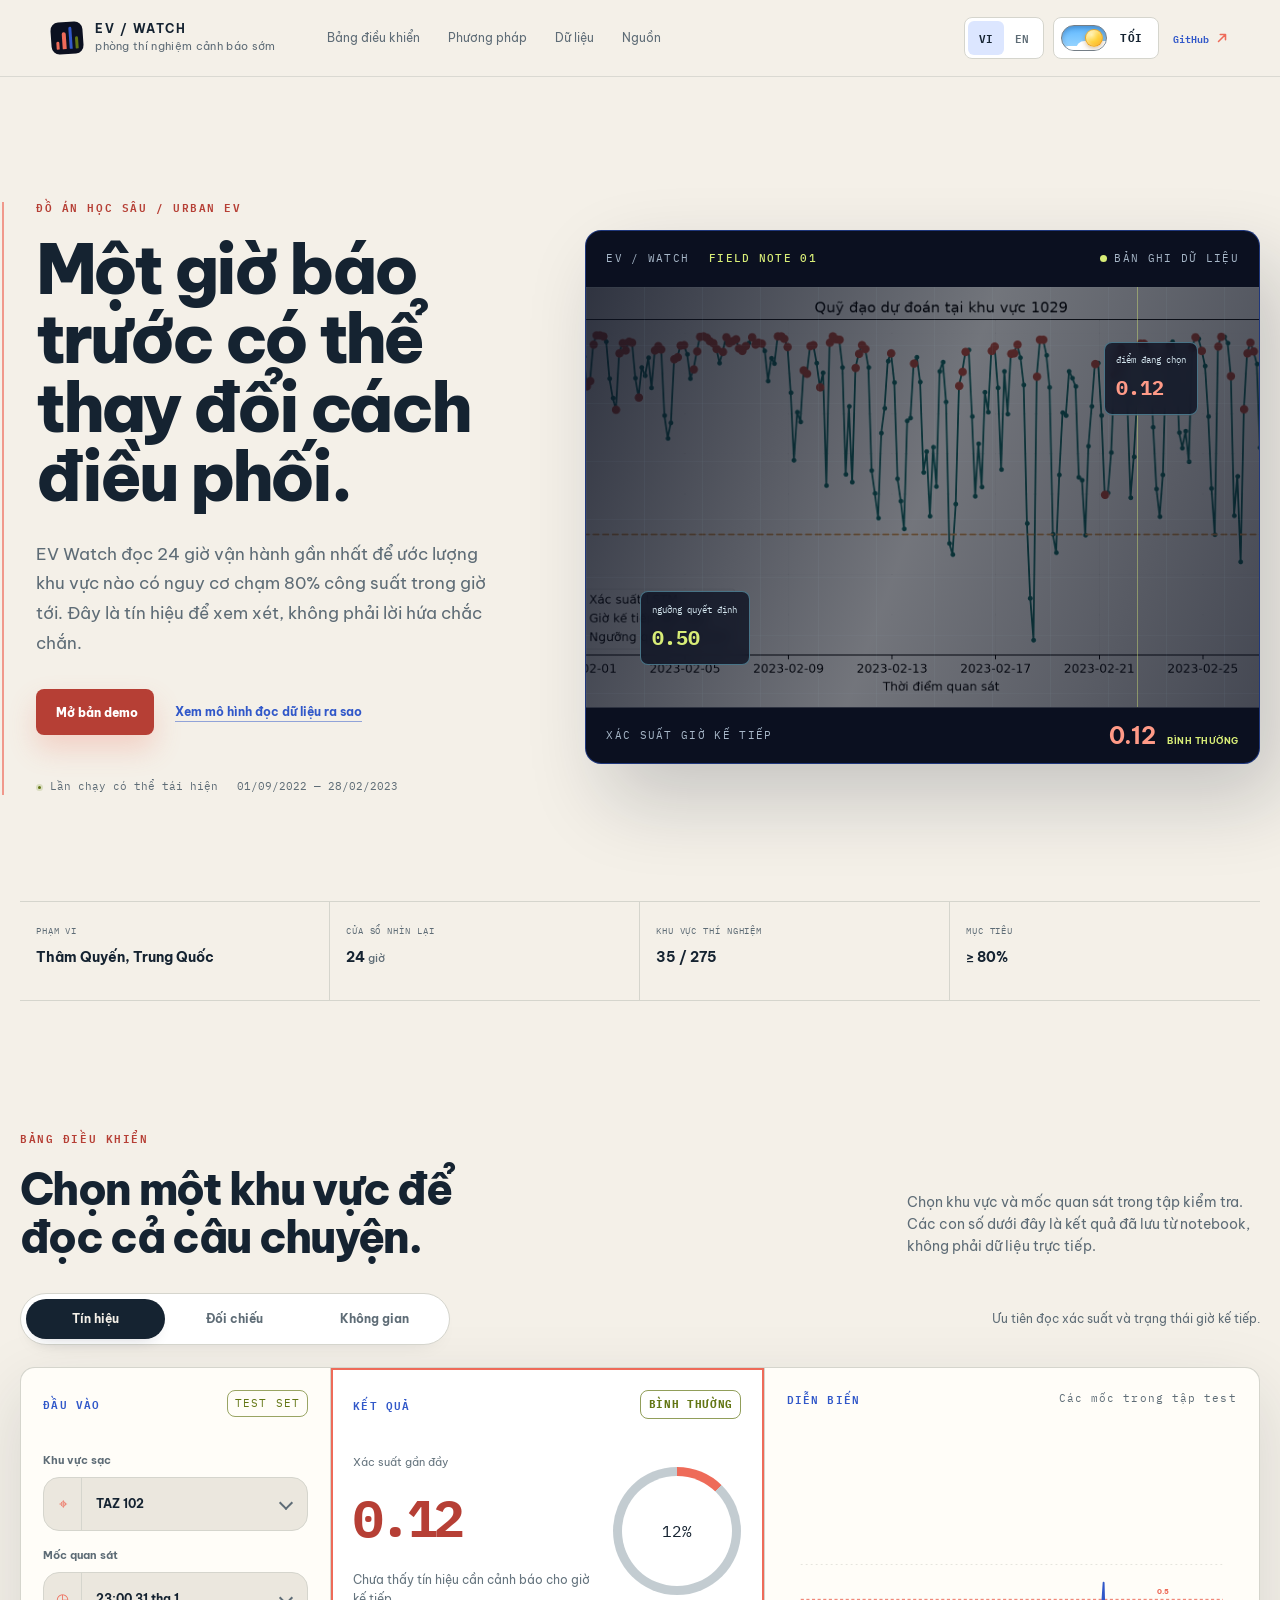
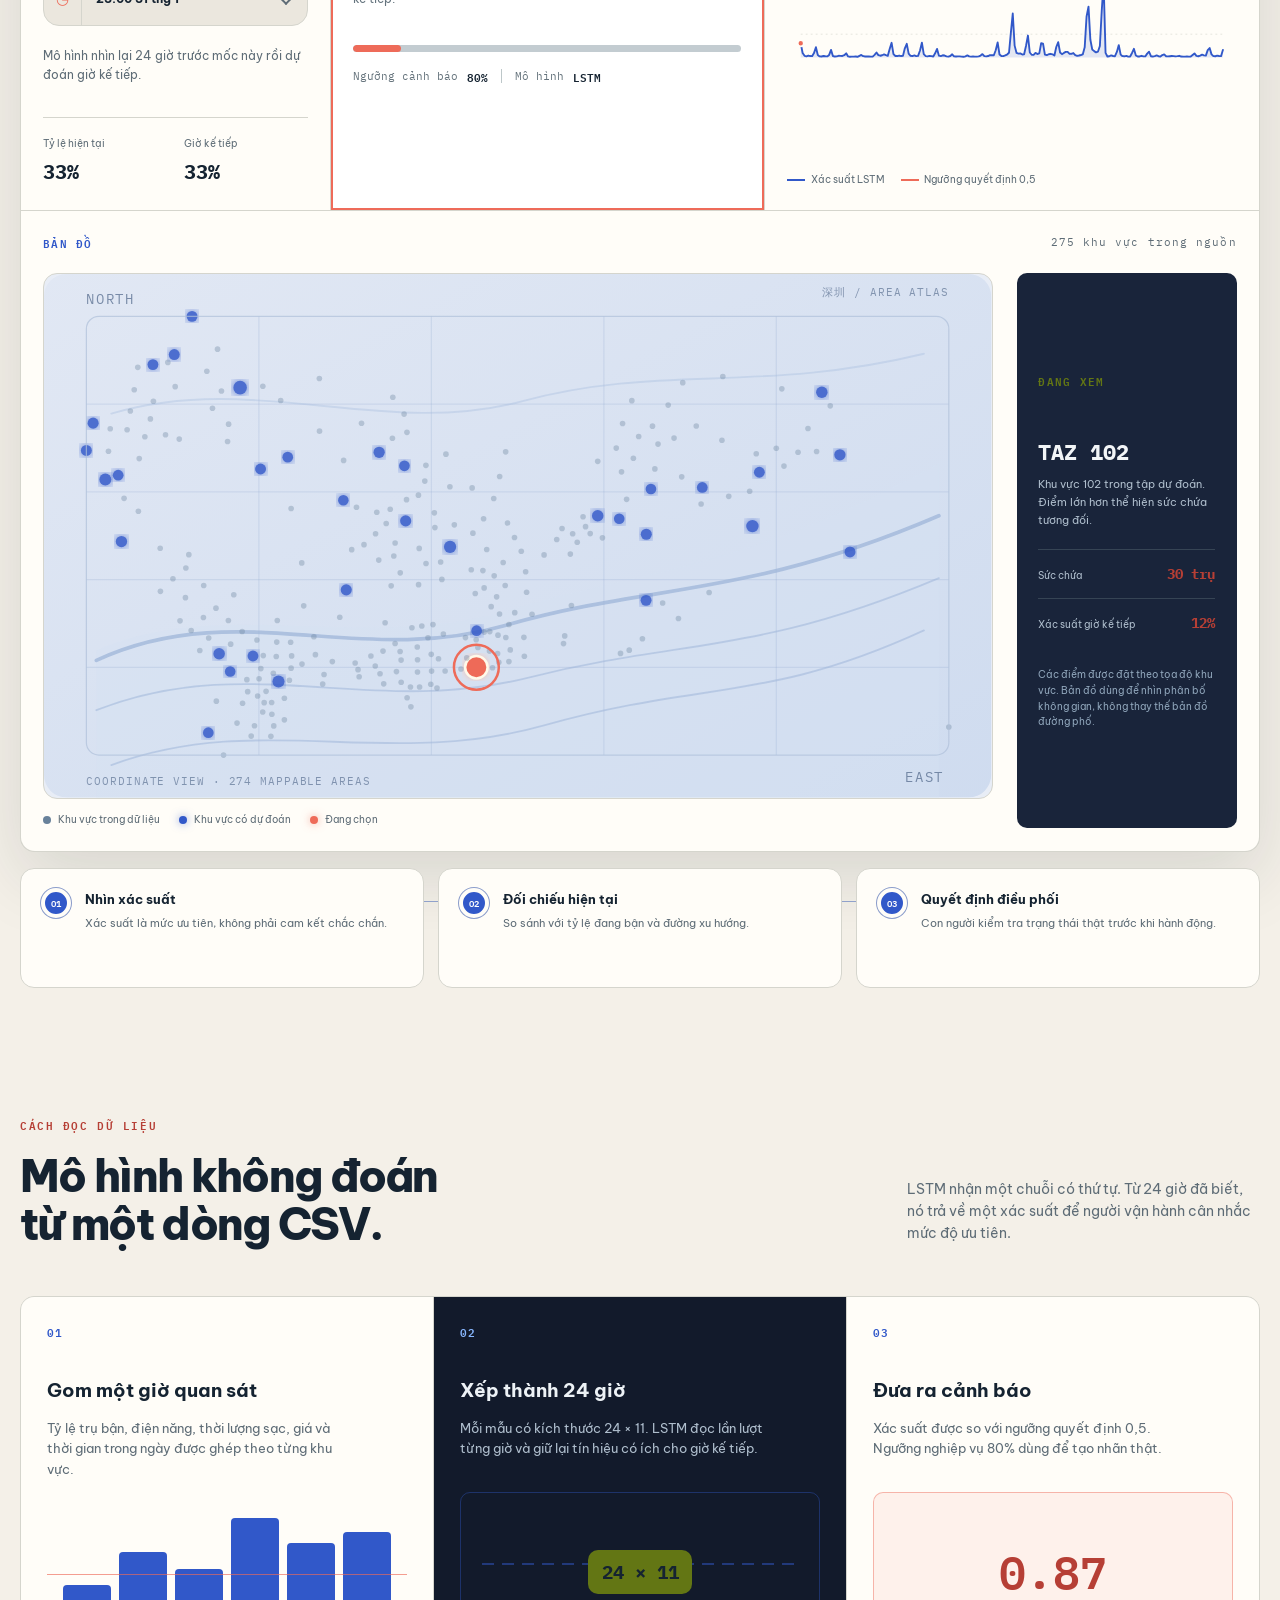
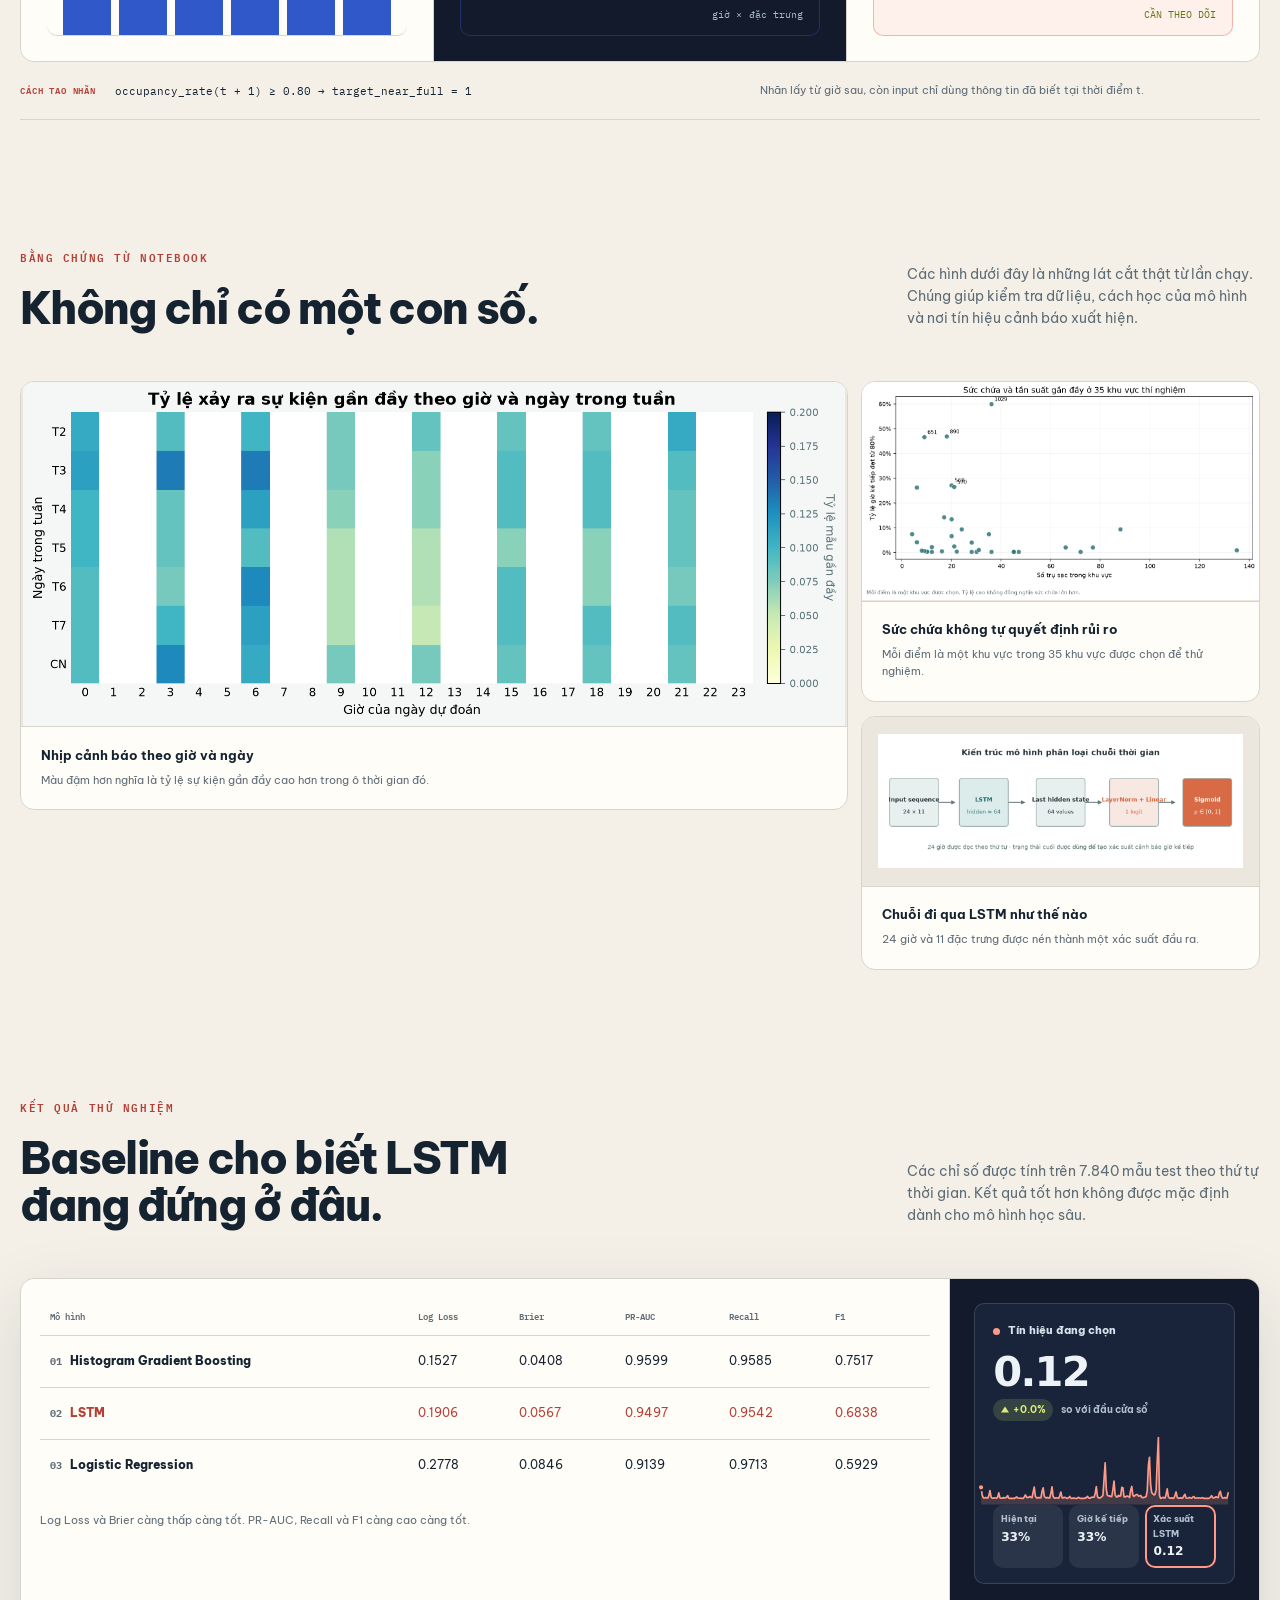
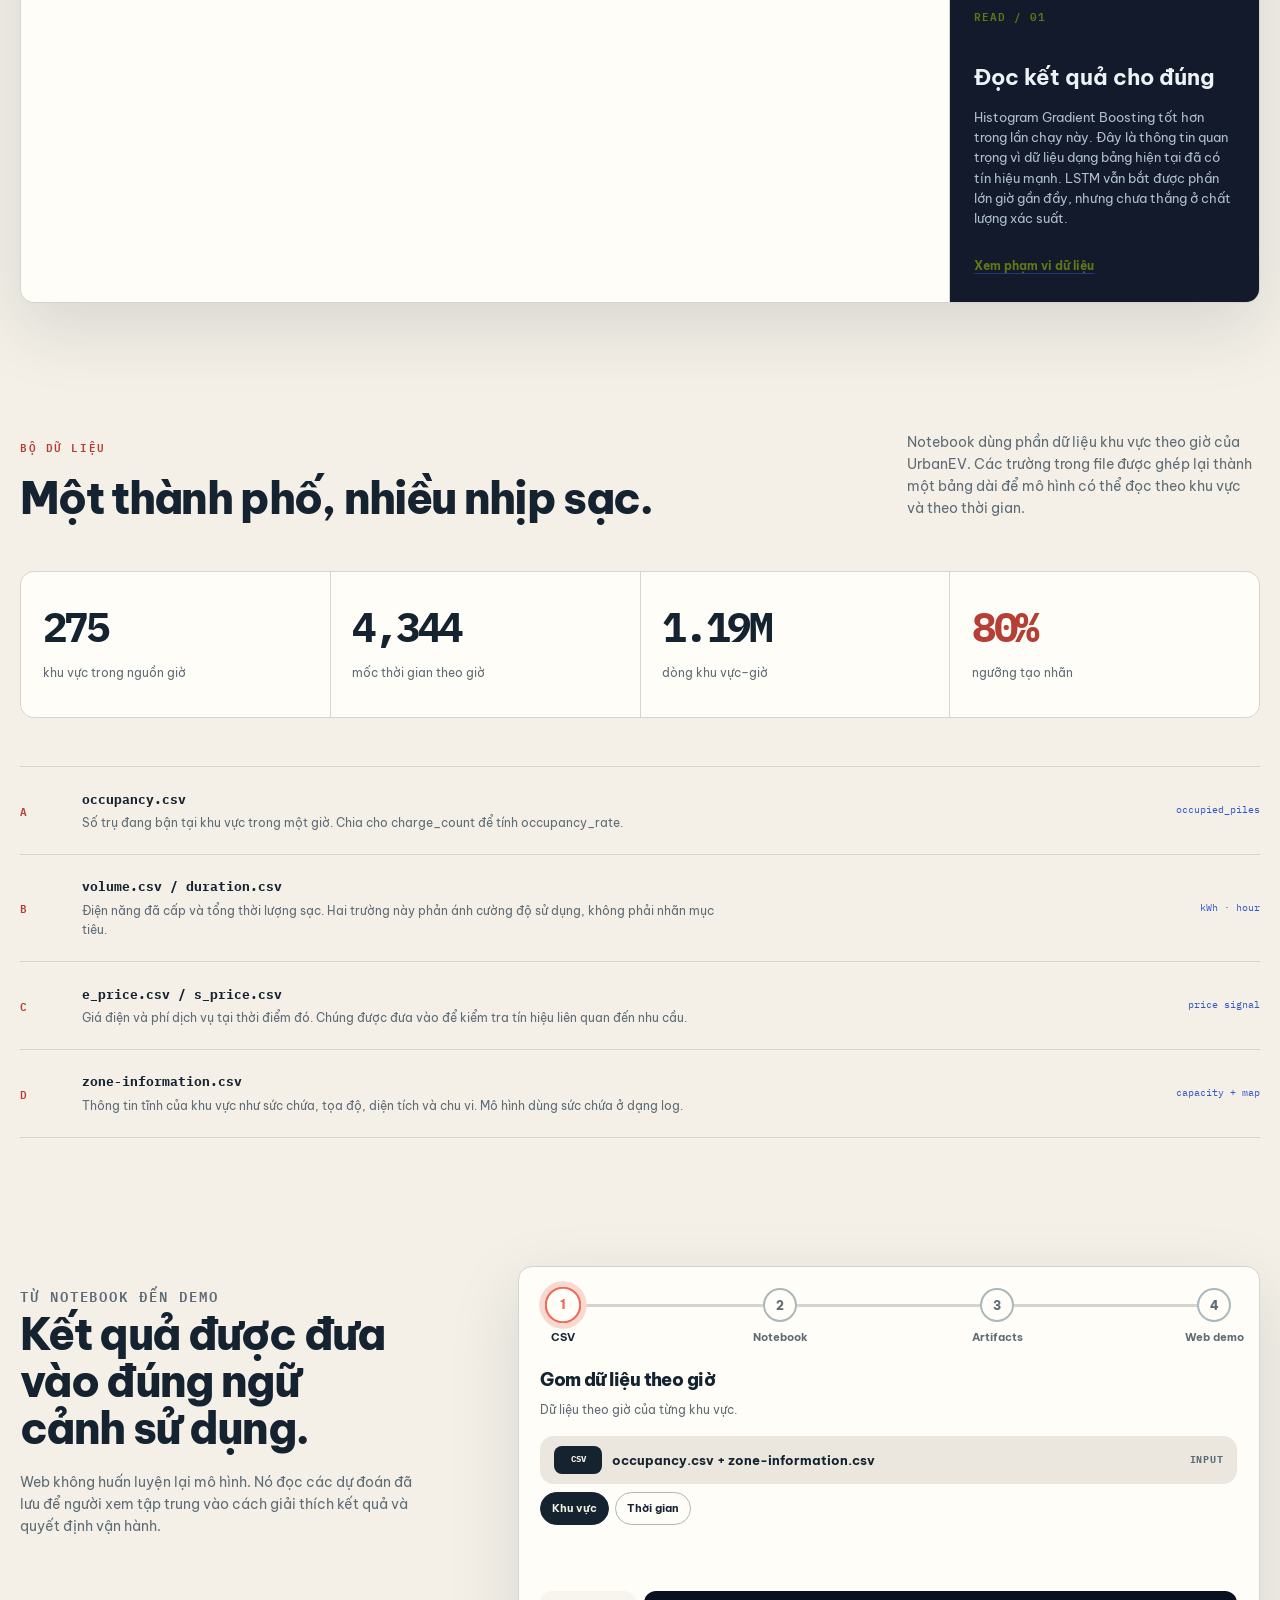
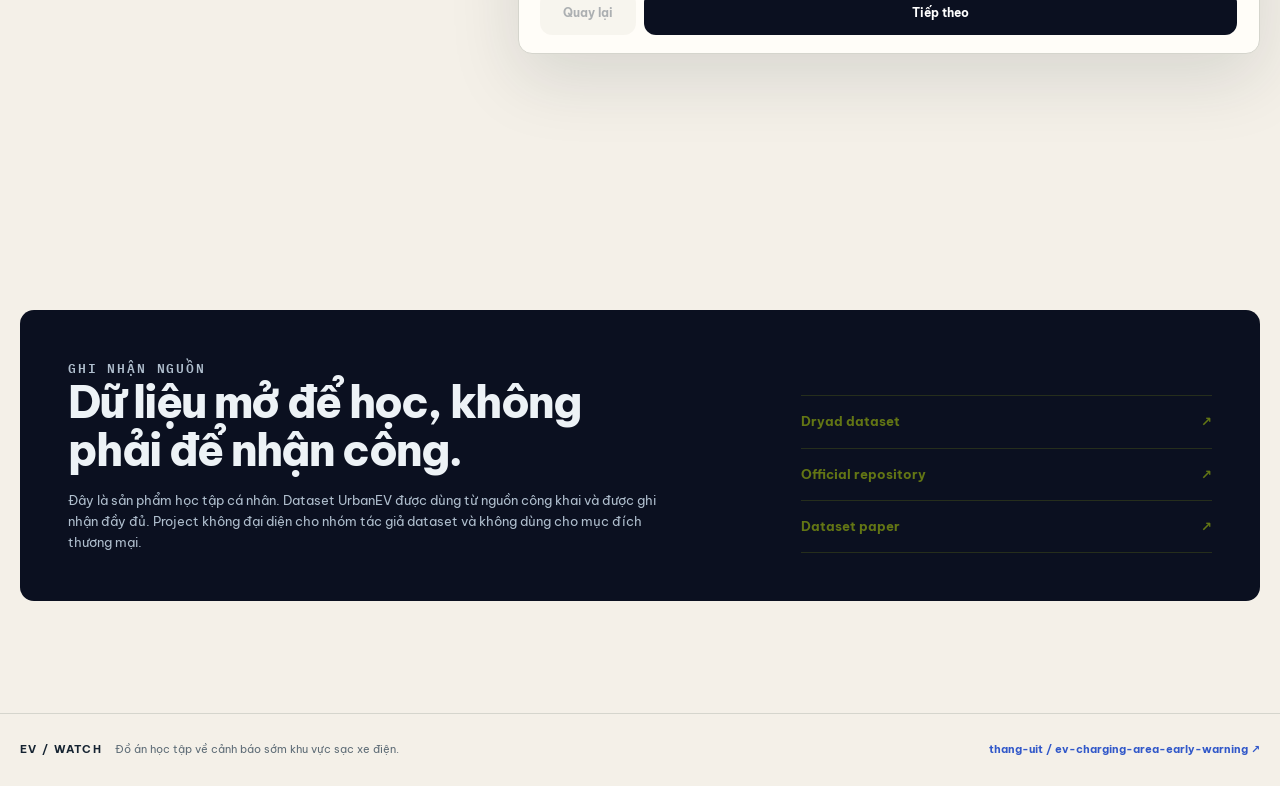
==== commit f3e739a1: "Improve light theme prediction ring contrast" ====
--- a/web/index.html
+++ b/web/index.html
@@ -10,7 +10,7 @@
     <link rel="preconnect" href="https://fonts.googleapis.com" />
     <link rel="preconnect" href="https://fonts.gstatic.com" crossorigin />
     <link href="https://fonts.googleapis.com/css2?family=Be+Vietnam+Pro:wght@400;500;600;700;800&family=IBM+Plex+Mono:wght@400;500;600&display=swap" rel="stylesheet" />
-    <link rel="stylesheet" href="./assets/css/style.css?v=20261019-12" />
+    <link rel="stylesheet" href="./assets/css/style.css?v=20261019-13" />
     <link rel="stylesheet" href="./assets/css/lucian-components.css?v=20261019-5" />
     <script>
       try {
--- a/web/assets/css/style.css
+++ b/web/assets/css/style.css
@@ -175,6 +175,25 @@
 .dashboard-grid[data-focus="context"] > .trend-panel,
 .dashboard-grid[data-focus="map"] > .spatial-panel { background: var(--surface-strong); outline: 2px solid var(--accent); outline-offset: -2px; }
 .dashboard-grid[data-focus="map"] > .spatial-panel { outline-color: var(--data); }
+.dashboard-grid[data-focus="signal"] > .prediction-panel {
+  --prediction-surface: var(--surface-strong);
+  --prediction-ink: var(--ink);
+  --prediction-muted: #65747e;
+  --prediction-track: #c3ccd1;
+  --prediction-ring-center: var(--surface-strong);
+  --prediction-accent: var(--accent-strong);
+  --prediction-kicker: var(--data);
+  --prediction-footer: #64727b;
+  --prediction-footer-strong: var(--ink);
+  --prediction-separator: #bdc7c9;
+}
+html[data-theme="dark"] .dashboard-grid[data-focus="signal"] > .prediction-panel {
+  --prediction-muted: #b7c4d2;
+  --prediction-track: #3b4a61;
+  --prediction-footer: #a9bbca;
+  --prediction-footer-strong: #eff3f6;
+  --prediction-separator: rgba(168,194,189,.35);
+}
 .dashboard-grid > .control-panel { border-top-left-radius: var(--radius-panel); }
 .dashboard-grid > .trend-panel { border-top-right-radius: var(--radius-panel); }
 .dashboard-grid > .spatial-panel { border-bottom-right-radius: var(--radius-panel); border-bottom-left-radius: var(--radius-panel); }
@@ -202,22 +221,35 @@
 .mini-stats { display: grid; grid-template-columns: 1fr 1fr; gap: 1rem; margin-top: 2rem; padding-top: 1.1rem; border-top: 1px solid var(--line); }
 .mini-stats span { display: block; color: var(--muted); font-size: .63rem; }
 .mini-stats strong { display: block; margin-top: .25rem; color: var(--ink); font-family: var(--font-mono); font-size: 1.25rem; }
-.prediction-panel { color: #edf2f6; background: var(--night-2); }
-.prediction-panel .panel-kicker { color: var(--data-on-dark); }
+.prediction-panel {
+  --prediction-surface: var(--night-2);
+  --prediction-ink: #edf2f6;
+  --prediction-muted: #b7c4d2;
+  --prediction-track: rgba(255,255,255,.16);
+  --prediction-ring-center: var(--night-2);
+  --prediction-accent: var(--accent-on-dark);
+  --prediction-kicker: var(--data-on-dark);
+  --prediction-footer: #a9bbca;
+  --prediction-footer-strong: #eff3f6;
+  --prediction-separator: rgba(168,194,189,.35);
+  color: var(--prediction-ink);
+  background: var(--prediction-surface);
+}
+.prediction-panel .panel-kicker { color: var(--prediction-kicker); }
 .risk-label { padding: .28rem .46rem; color: var(--signal); border: 1px solid color-mix(in srgb, var(--signal) 70%, transparent); border-radius: var(--radius-control); font-size: .68rem; font-weight: 700; letter-spacing: .06em; }
 .risk-label.is-risk { color: var(--accent-strong); border-color: color-mix(in srgb, var(--accent) 75%, transparent); }
 .prediction-row { display: flex; align-items: center; justify-content: space-between; gap: 1.2rem; }
-.prediction-label { display: block; color: #afc0d0; font-size: .7rem; }
-.prediction-row > div:first-child > strong { display: block; margin: .35rem 0 .75rem; color: var(--accent-on-dark); font-family: var(--font-mono); font-size: clamp(2.4rem, 4vw, 4rem); letter-spacing: -.08em; }
-.prediction-message { max-width: 260px; margin: 0; color: #b7c4d2; font-size: .73rem; line-height: 1.6; }
-.probability-ring { position: relative; display: grid; flex: 0 0 auto; place-items: center; width: 128px; height: 128px; border-radius: 50%; background: conic-gradient(var(--accent) var(--progress, 0deg), rgba(255,255,255,.12) 0deg); }
-.probability-ring::before { position: absolute; inset: 9px; background: var(--night-2); border-radius: 50%; content: ""; }
-.probability-ring span { position: relative; z-index: 1; color: #f2f5f7; font-family: var(--font-mono); font-size: 1rem; }
-.meter { height: 7px; margin-top: 2.25rem; overflow: hidden; background: rgba(255,255,255,.12); border-radius: var(--radius-pill); }
+.prediction-label { display: block; color: var(--prediction-muted); font-size: .7rem; }
+.prediction-row > div:first-child > strong { display: block; margin: .35rem 0 .75rem; color: var(--prediction-accent); font-family: var(--font-mono); font-size: clamp(2.4rem, 4vw, 4rem); letter-spacing: -.08em; }
+.prediction-message { max-width: 260px; margin: 0; color: var(--prediction-muted); font-size: .73rem; line-height: 1.6; }
+.probability-ring { position: relative; display: grid; flex: 0 0 auto; place-items: center; width: 128px; height: 128px; border-radius: 50%; background: conic-gradient(var(--accent) var(--progress, 0deg), var(--prediction-track) 0deg); }
+.probability-ring::before { position: absolute; inset: 9px; background: var(--prediction-ring-center); border-radius: 50%; content: ""; }
+.probability-ring span { position: relative; z-index: 1; color: var(--prediction-ink); font-family: var(--font-mono); font-size: 1rem; }
+.meter { height: 7px; margin-top: 2.25rem; overflow: hidden; background: var(--prediction-track); border-radius: var(--radius-pill); }
 .meter span { display: block; width: 0; height: 100%; background: var(--accent); border-radius: inherit; transition: width .8s var(--ease); }
-.prediction-footer { display: flex; align-items: center; flex-wrap: wrap; gap: .55rem; margin-top: 1rem; color: #a9bbca; font-family: var(--font-mono); font-size: .68rem; }
-.prediction-footer b { color: #eff3f6; font-weight: 600; }
-.separator { width: 1px; height: 14px; margin: 0 .25rem; background: rgba(168,194,189,.35); }
+.prediction-footer { display: flex; align-items: center; flex-wrap: wrap; gap: .55rem; margin-top: 1rem; color: var(--prediction-footer); font-family: var(--font-mono); font-size: .68rem; }
+.prediction-footer b { color: var(--prediction-footer-strong); font-weight: 600; }
+.separator { width: 1px; height: 14px; margin: 0 .25rem; background: var(--prediction-separator); }
 .trend-panel { display: flex; flex-direction: column; }
 .trend-chart { flex: 1; min-height: 220px; }
 .trend-chart svg { display: block; width: 100%; height: 100%; overflow: visible; }
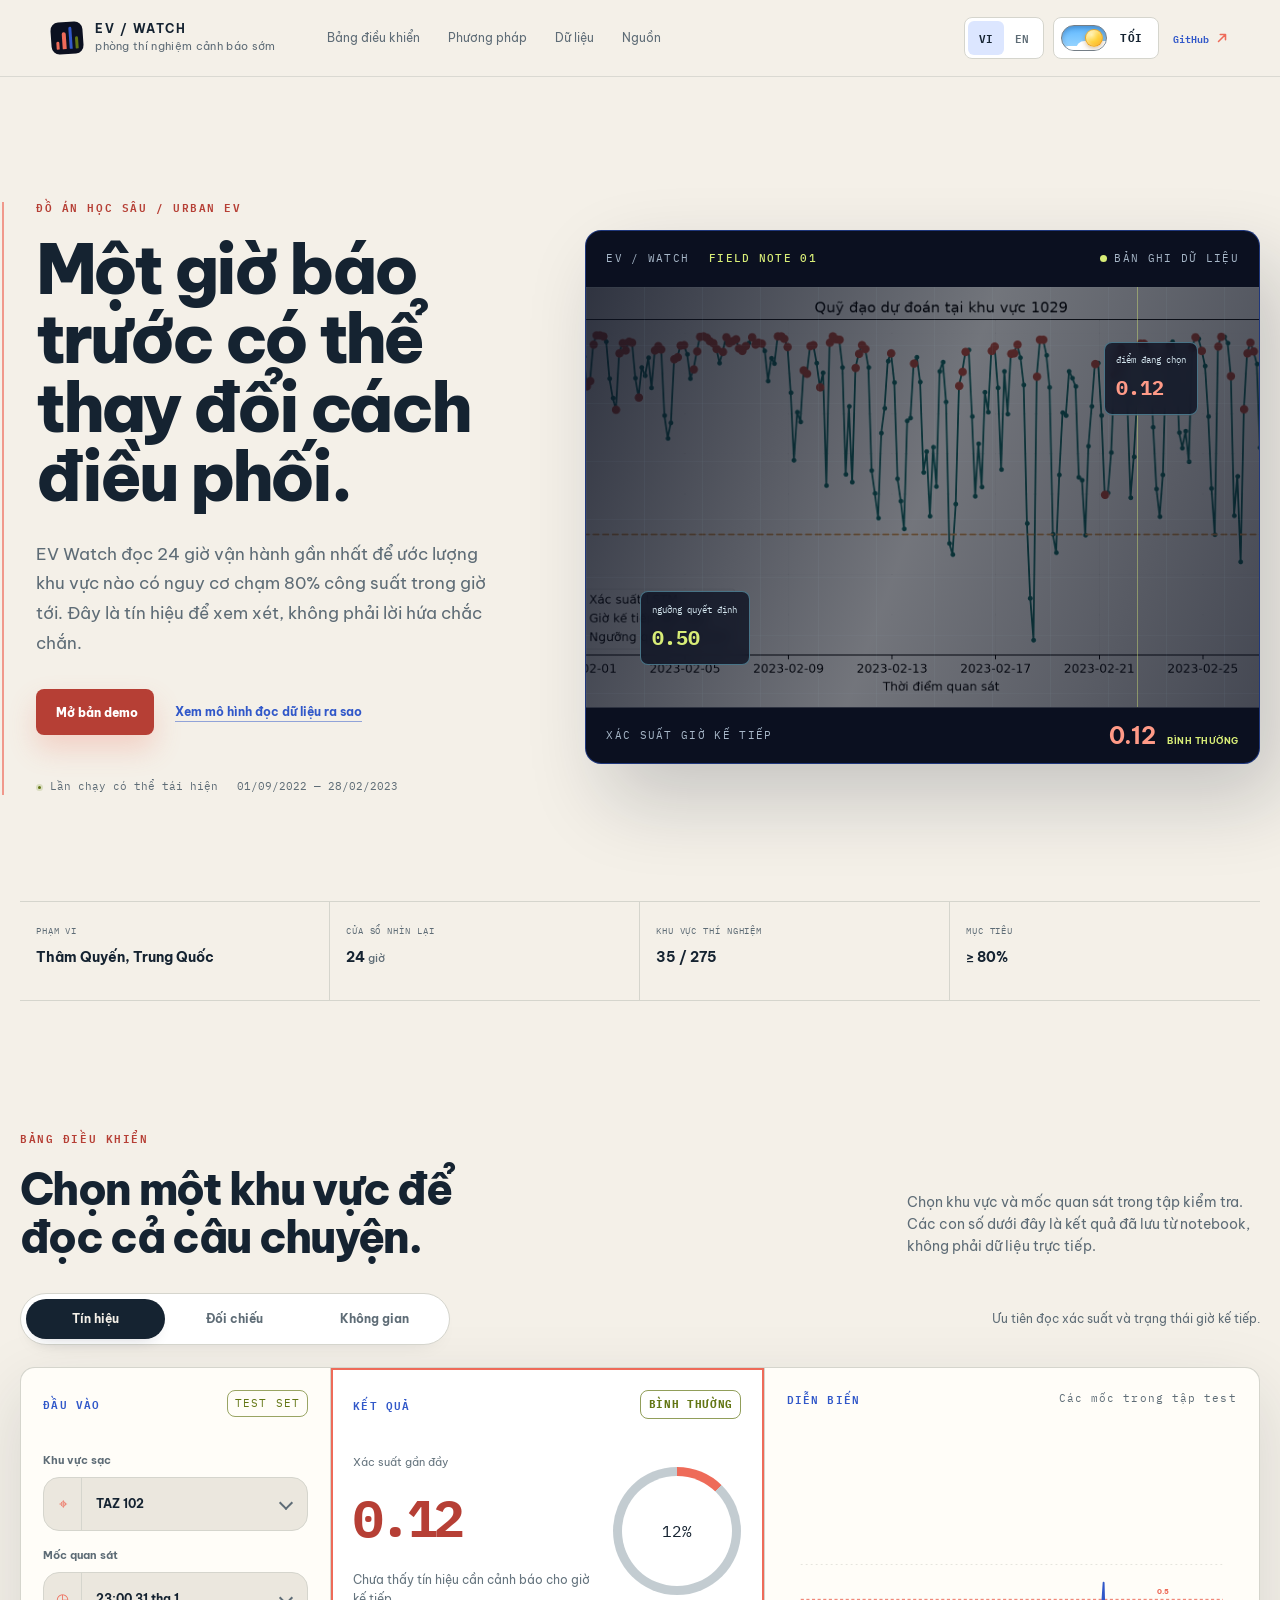
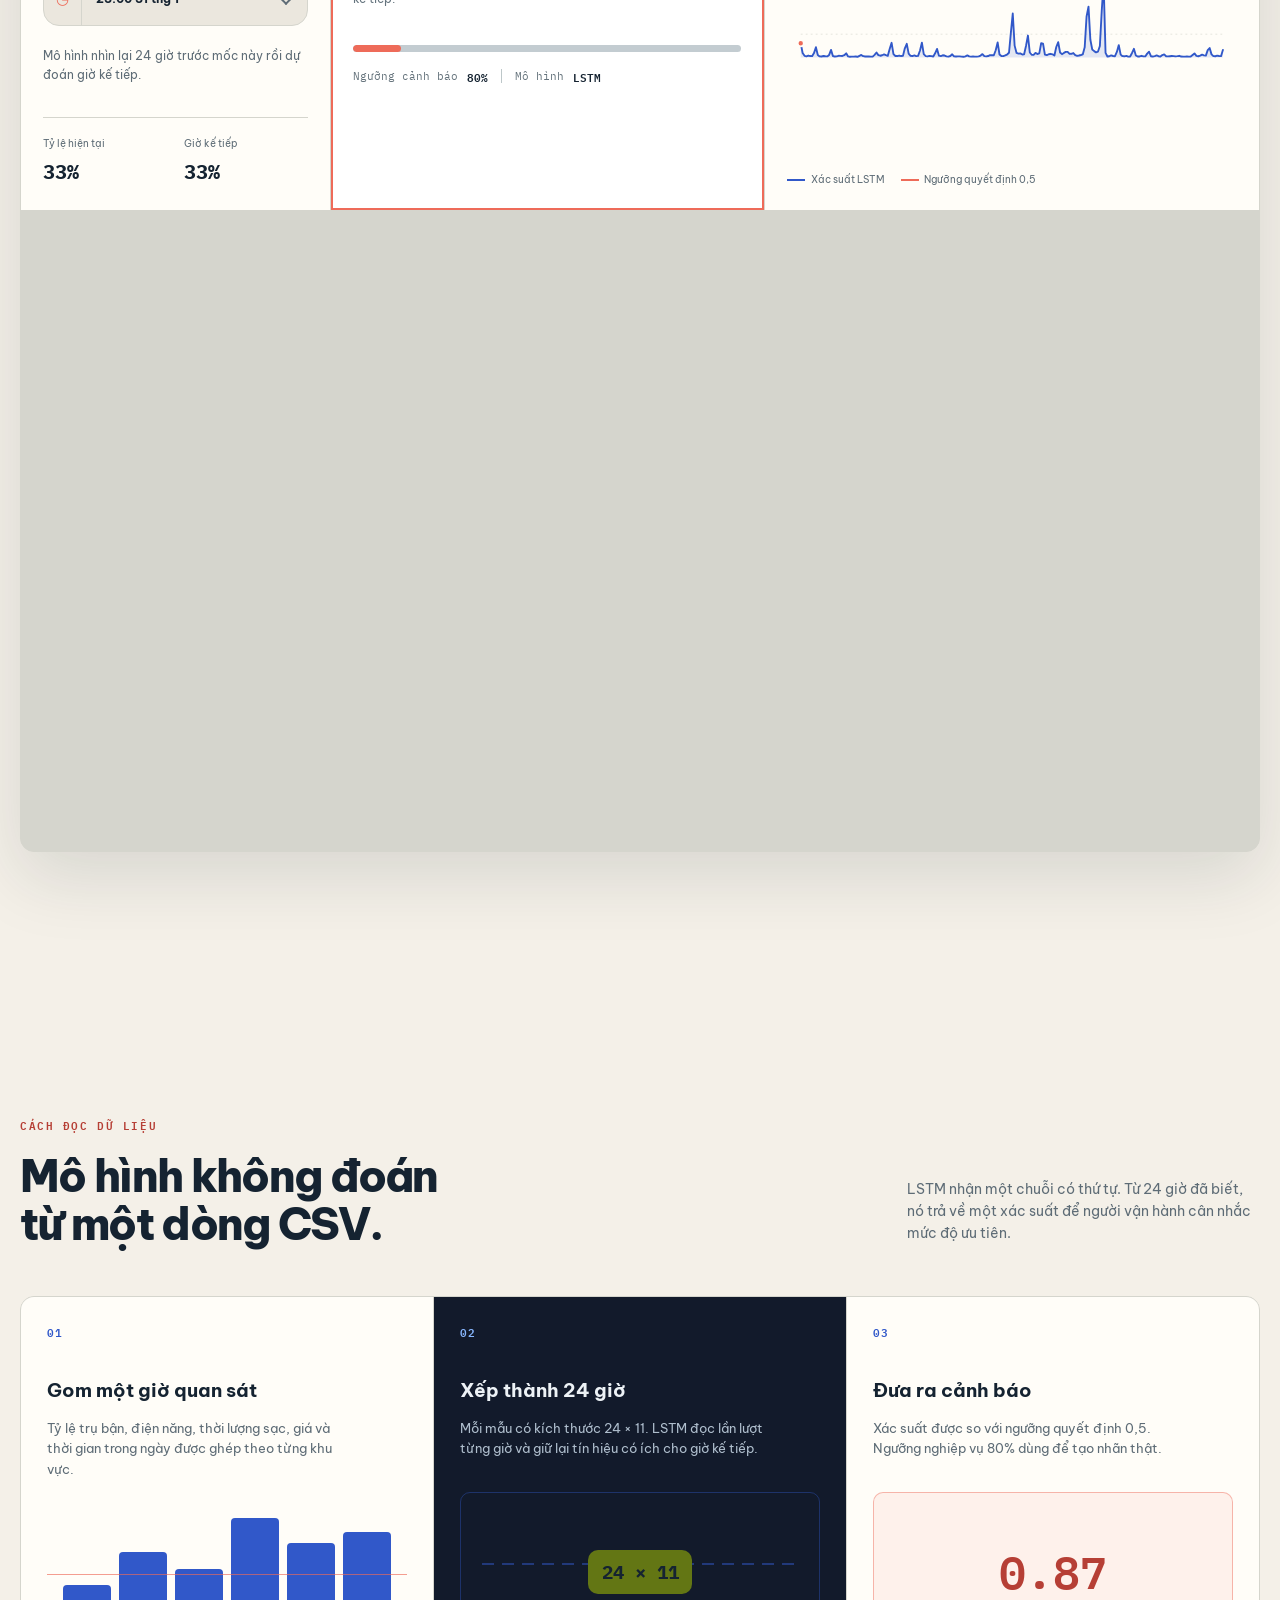
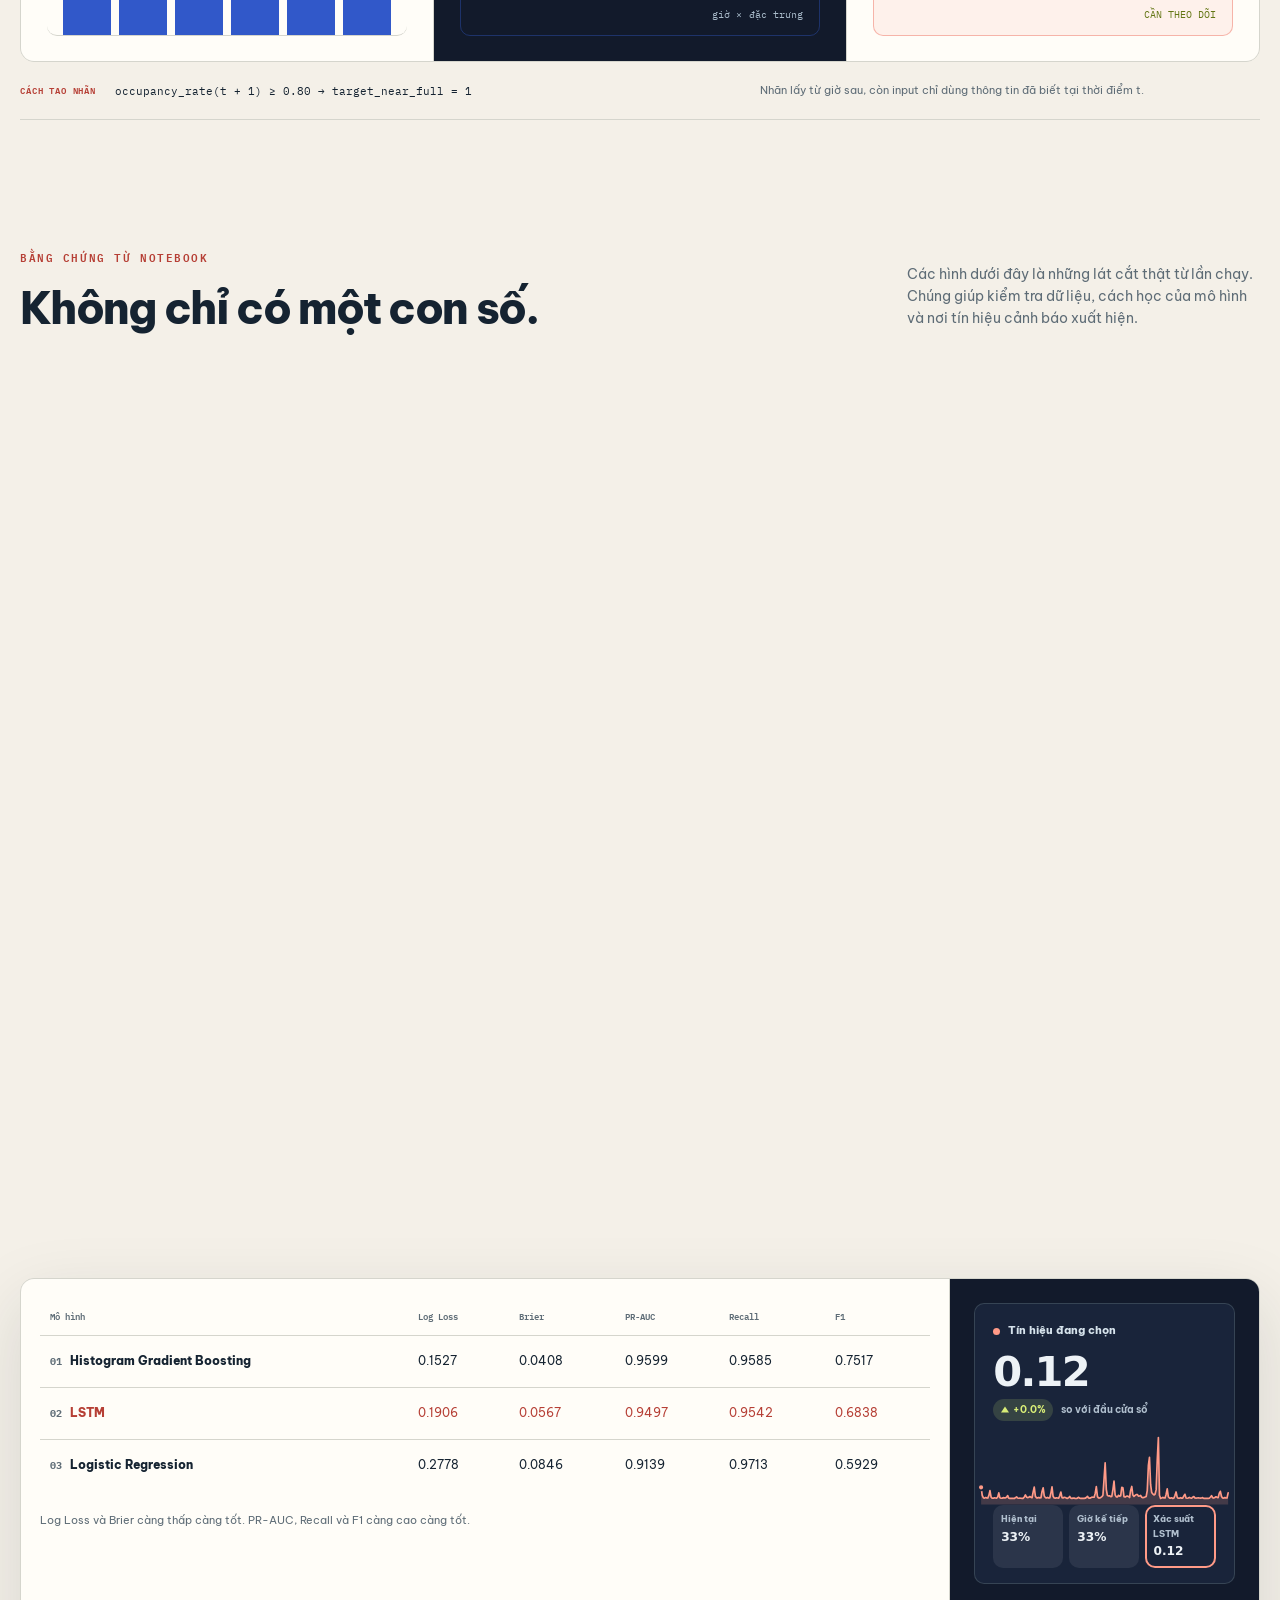
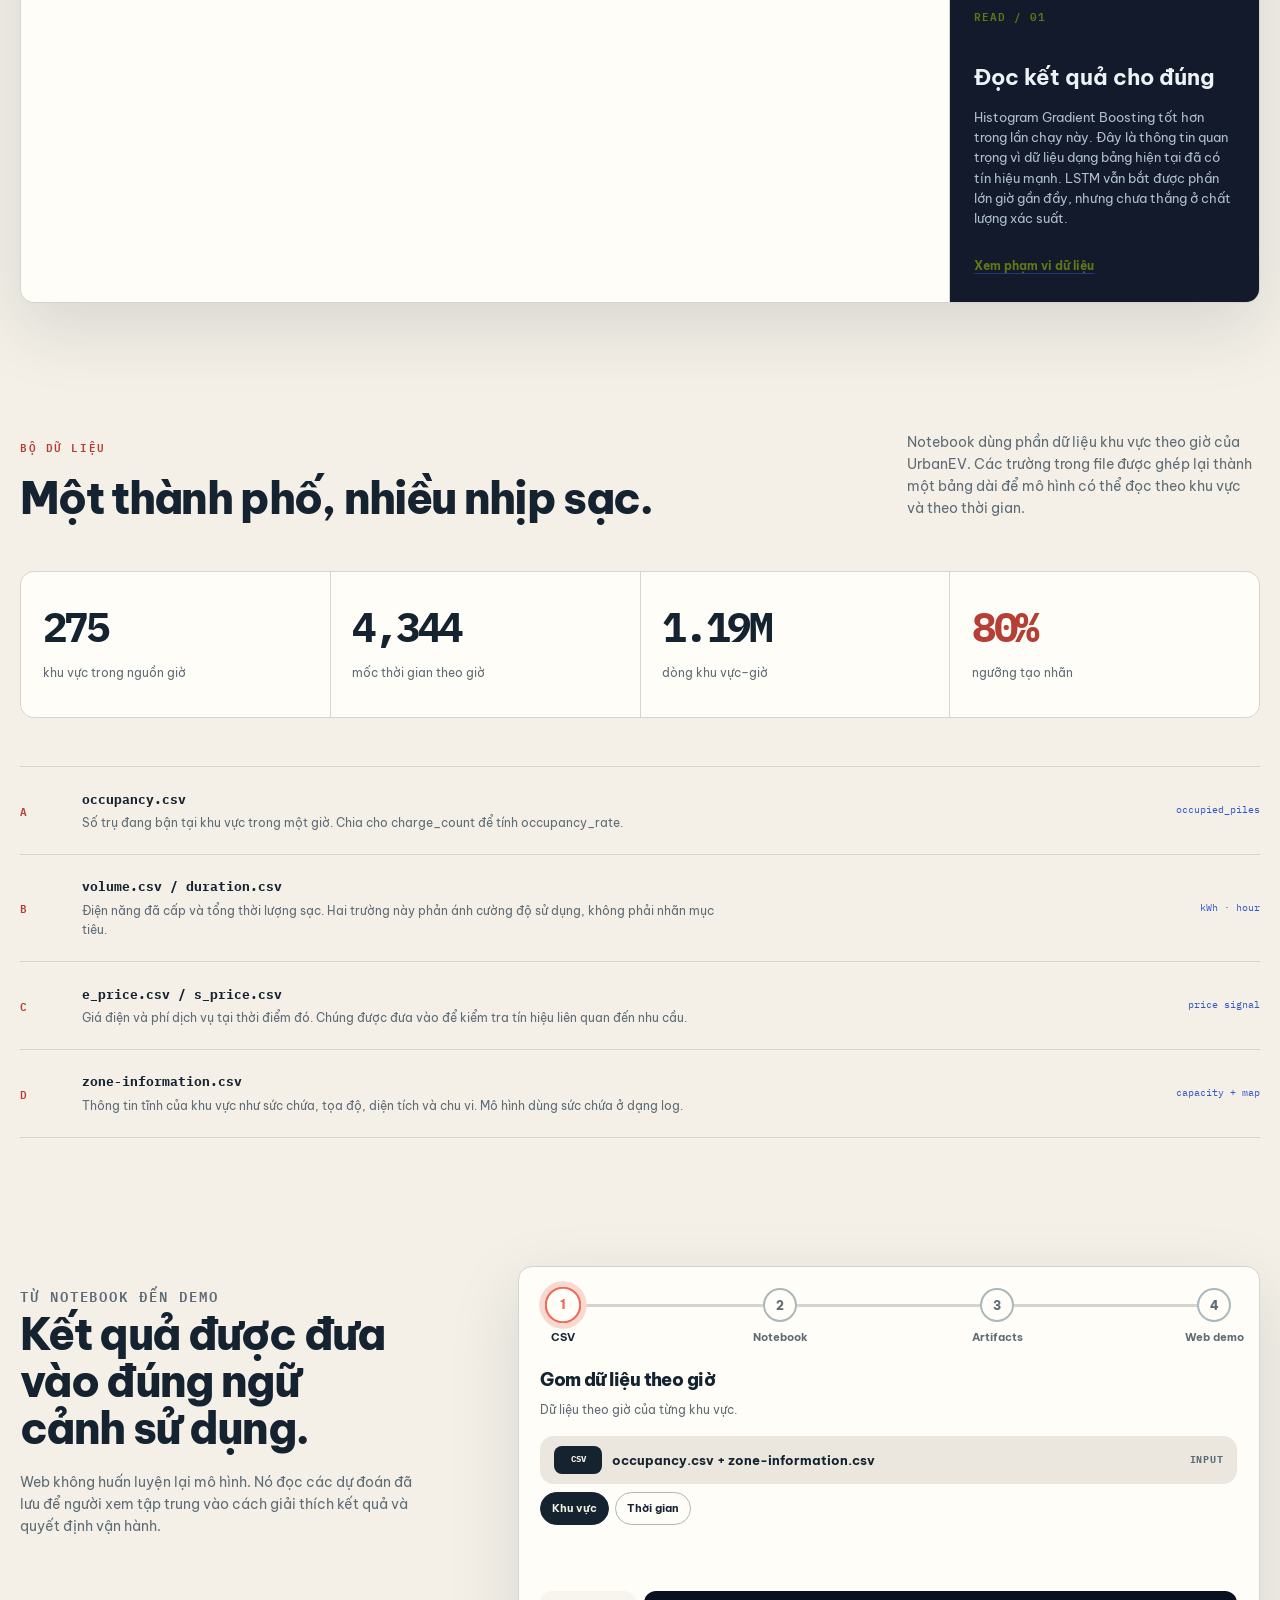
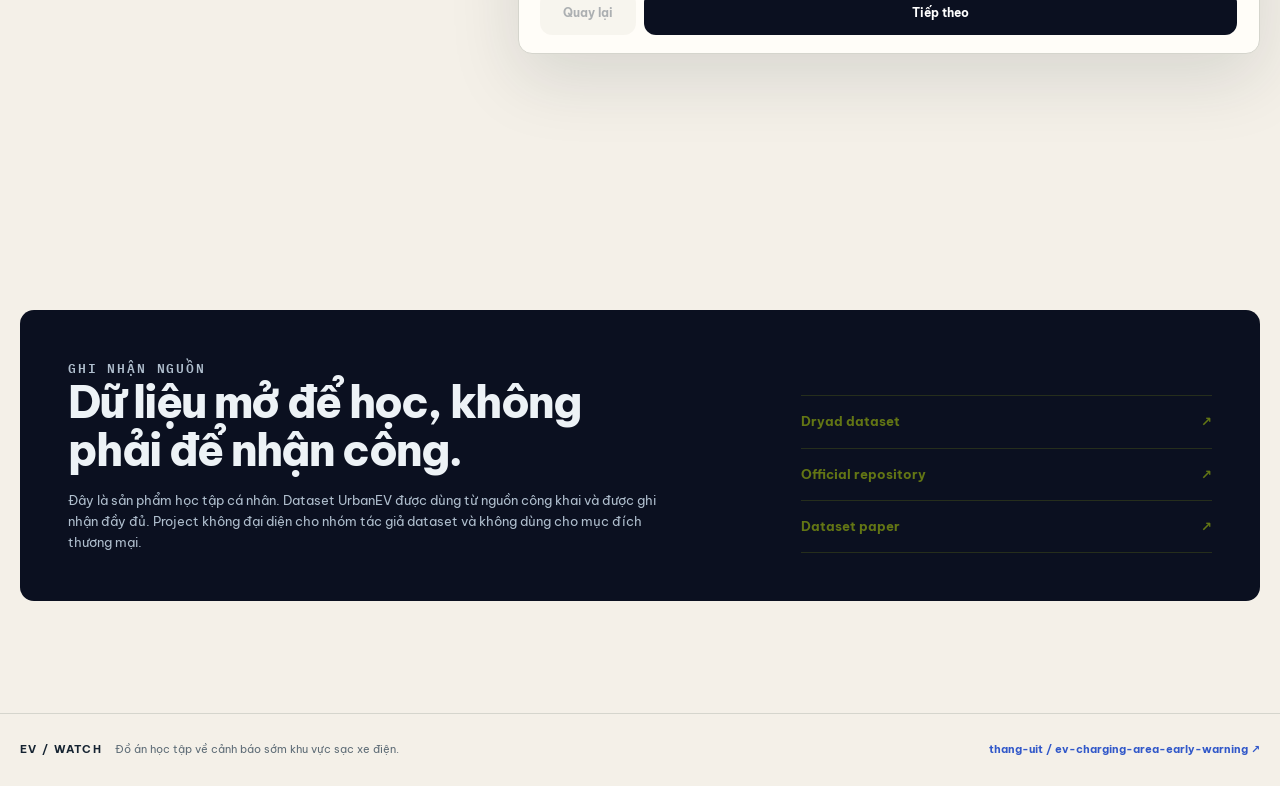
==== commit 85932dce: "Localize browser tab title and simplify README" ====
--- a/web/index.html
+++ b/web/index.html
@@ -5,7 +5,7 @@
     <meta name="viewport" content="width=device-width, initial-scale=1" />
     <meta name="theme-color" content="#f4f0e8" />
     <meta name="description" content="Demo cảnh báo sớm khu vực sạc xe điện gần đầy bằng mạng LSTM." />
-    <title>EV Watch / Cảnh báo sớm khu vực sạc</title>
+    <title data-i18n="meta.title">EV Watch / Cảnh báo sớm khu vực sạc</title>
     <link rel="icon" href="./favicon.svg" type="image/svg+xml" />
     <link rel="preconnect" href="https://fonts.googleapis.com" />
     <link rel="preconnect" href="https://fonts.gstatic.com" crossorigin />
